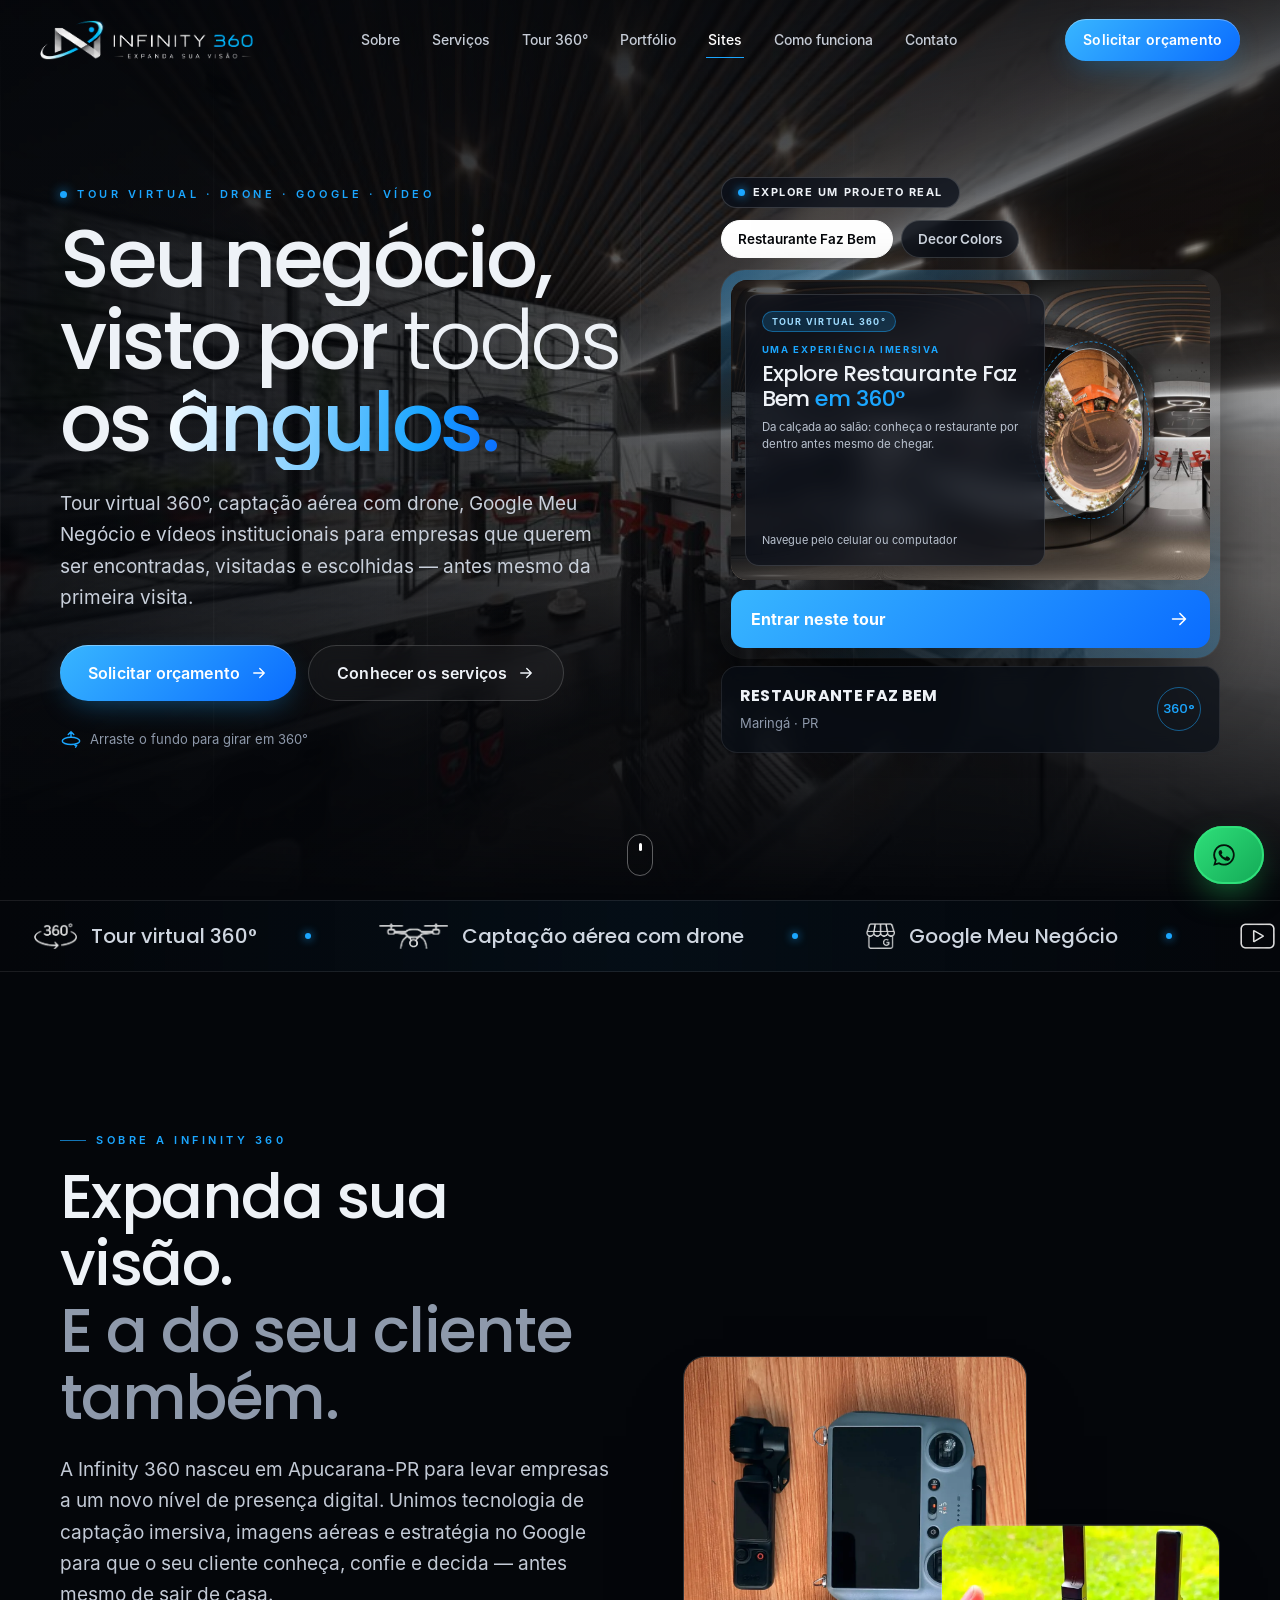
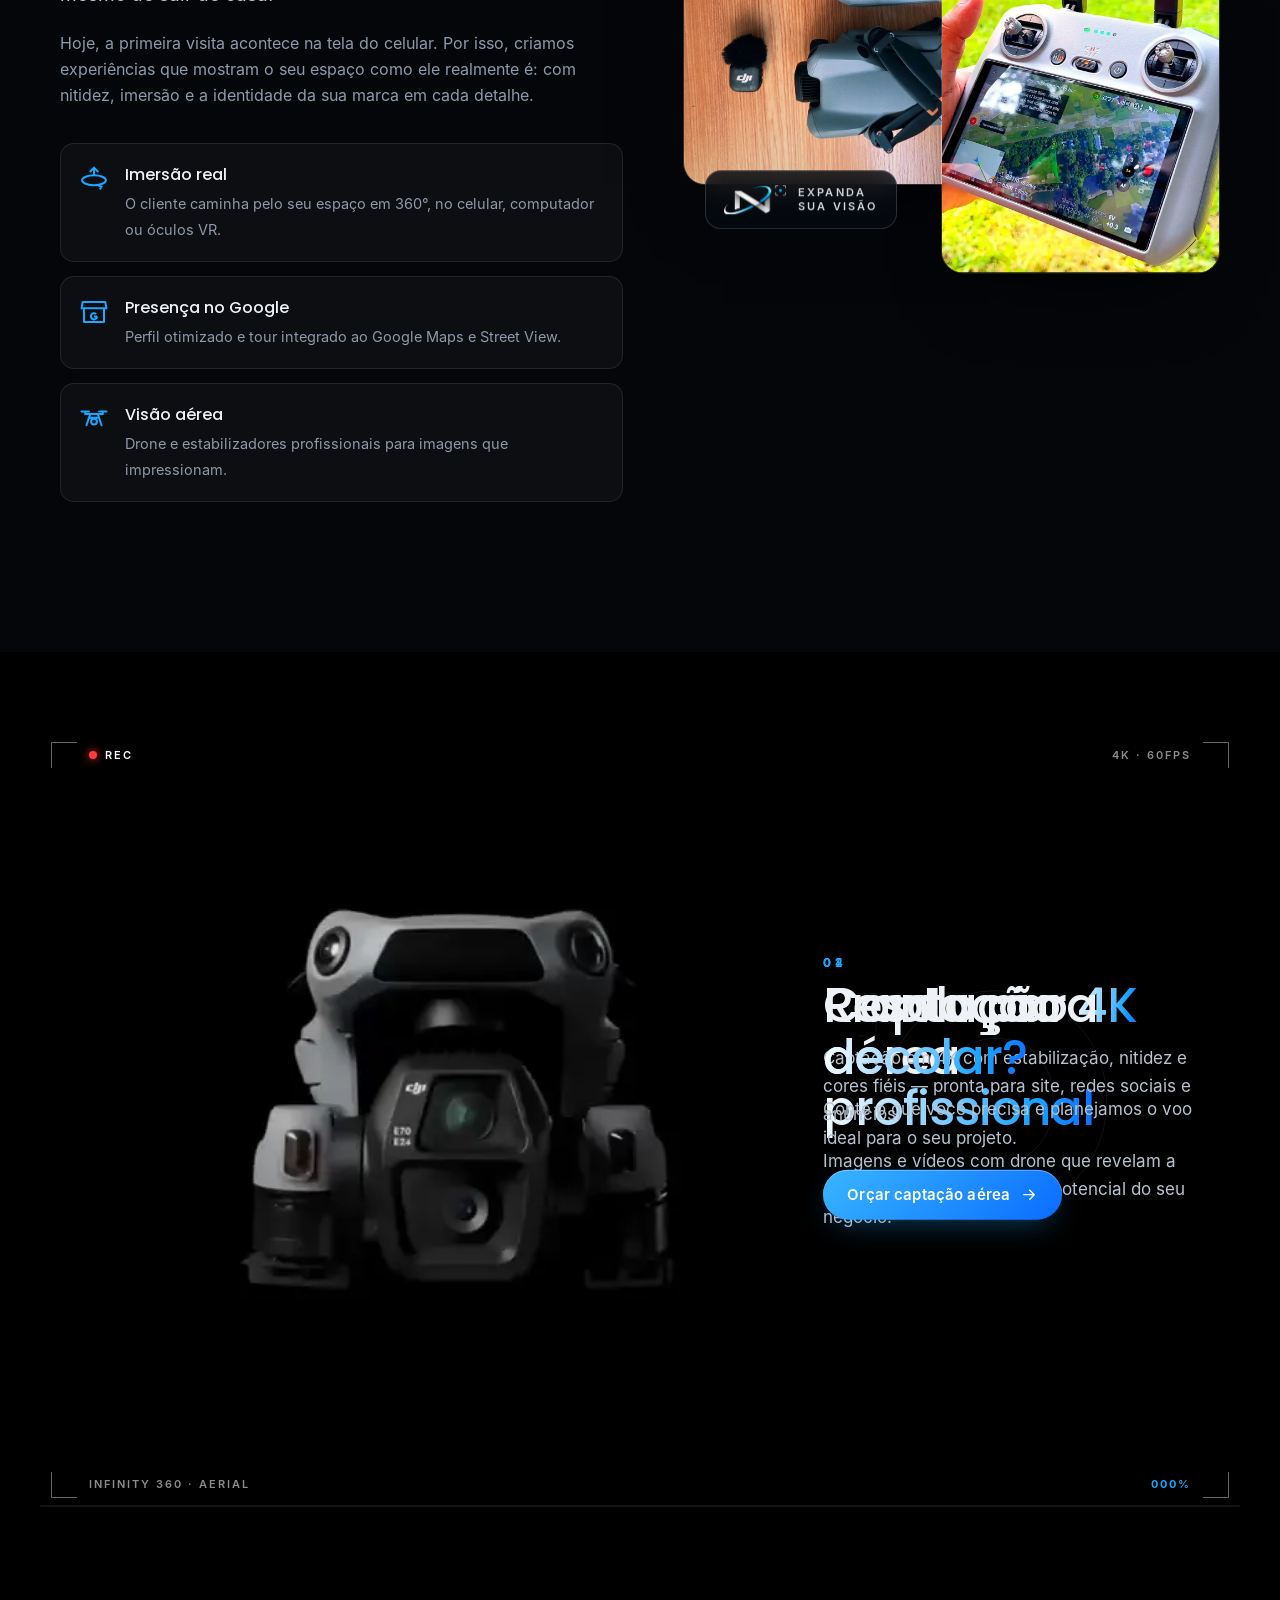
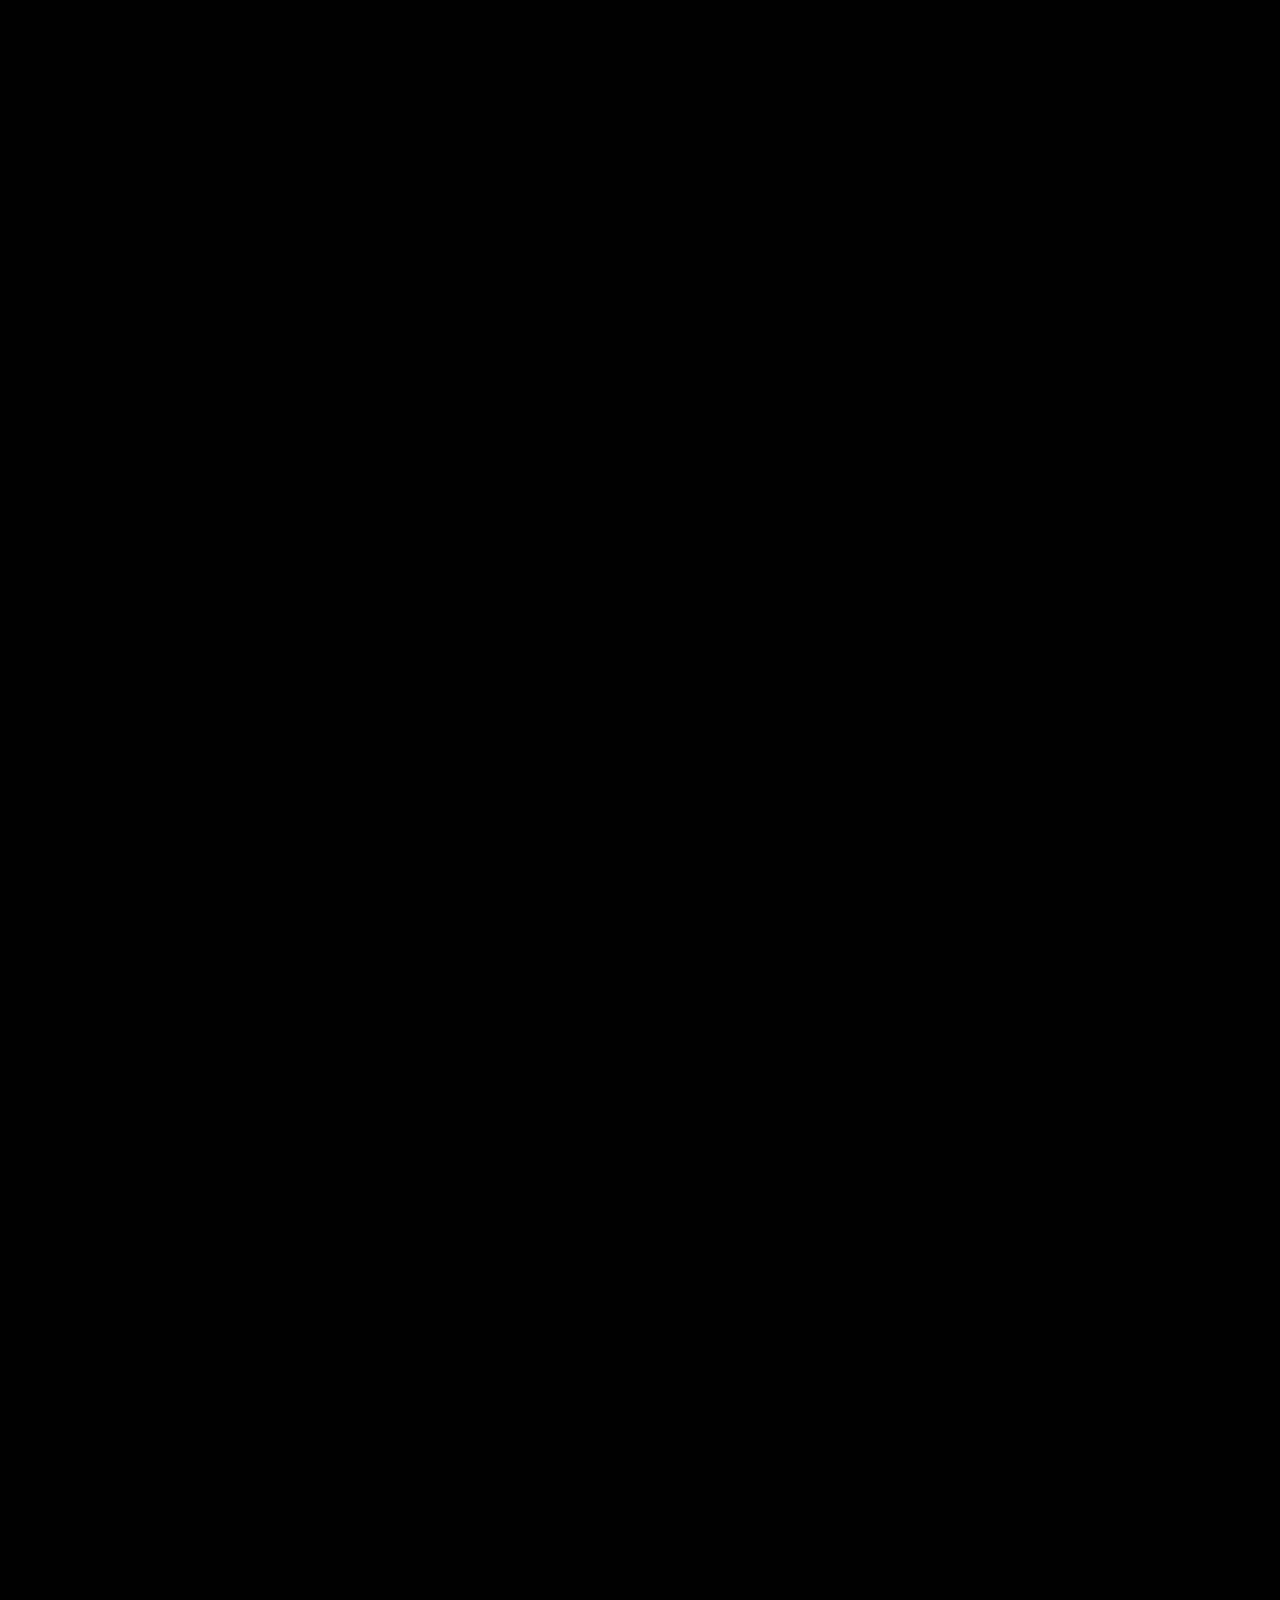
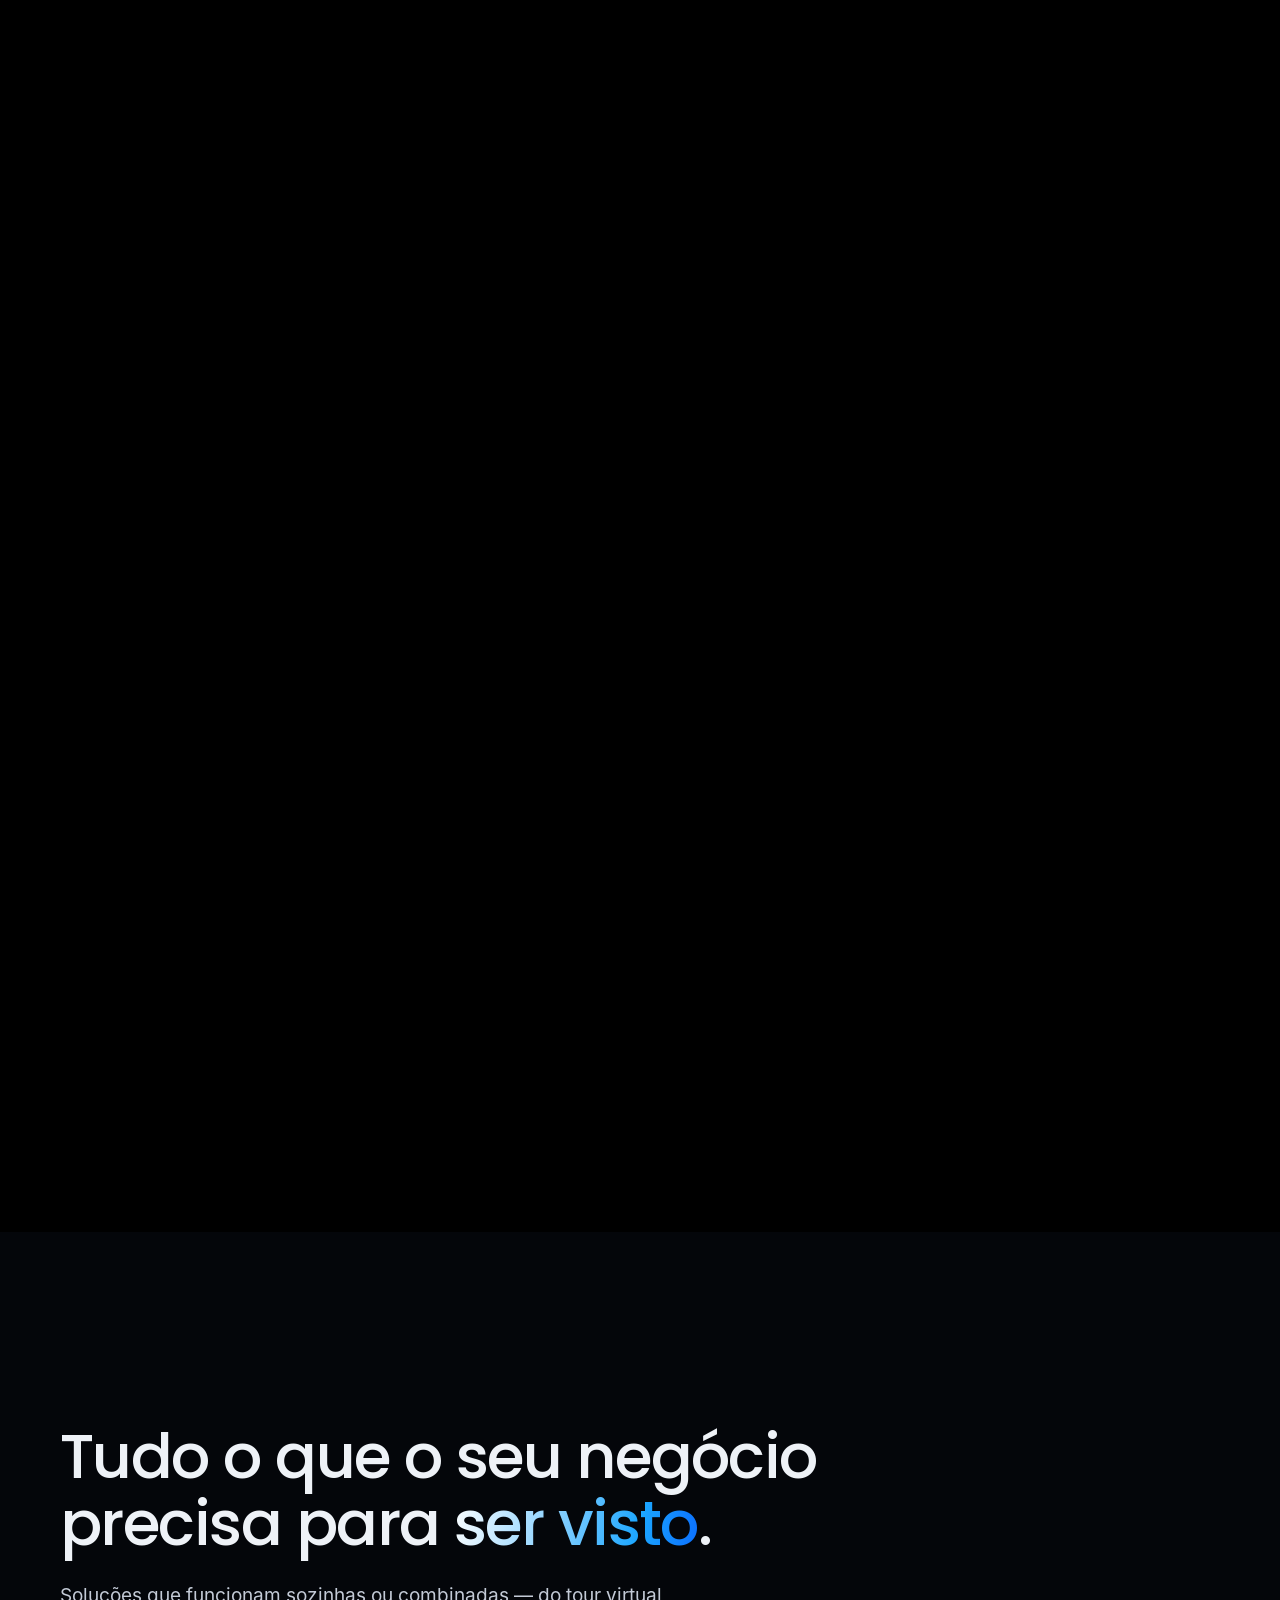
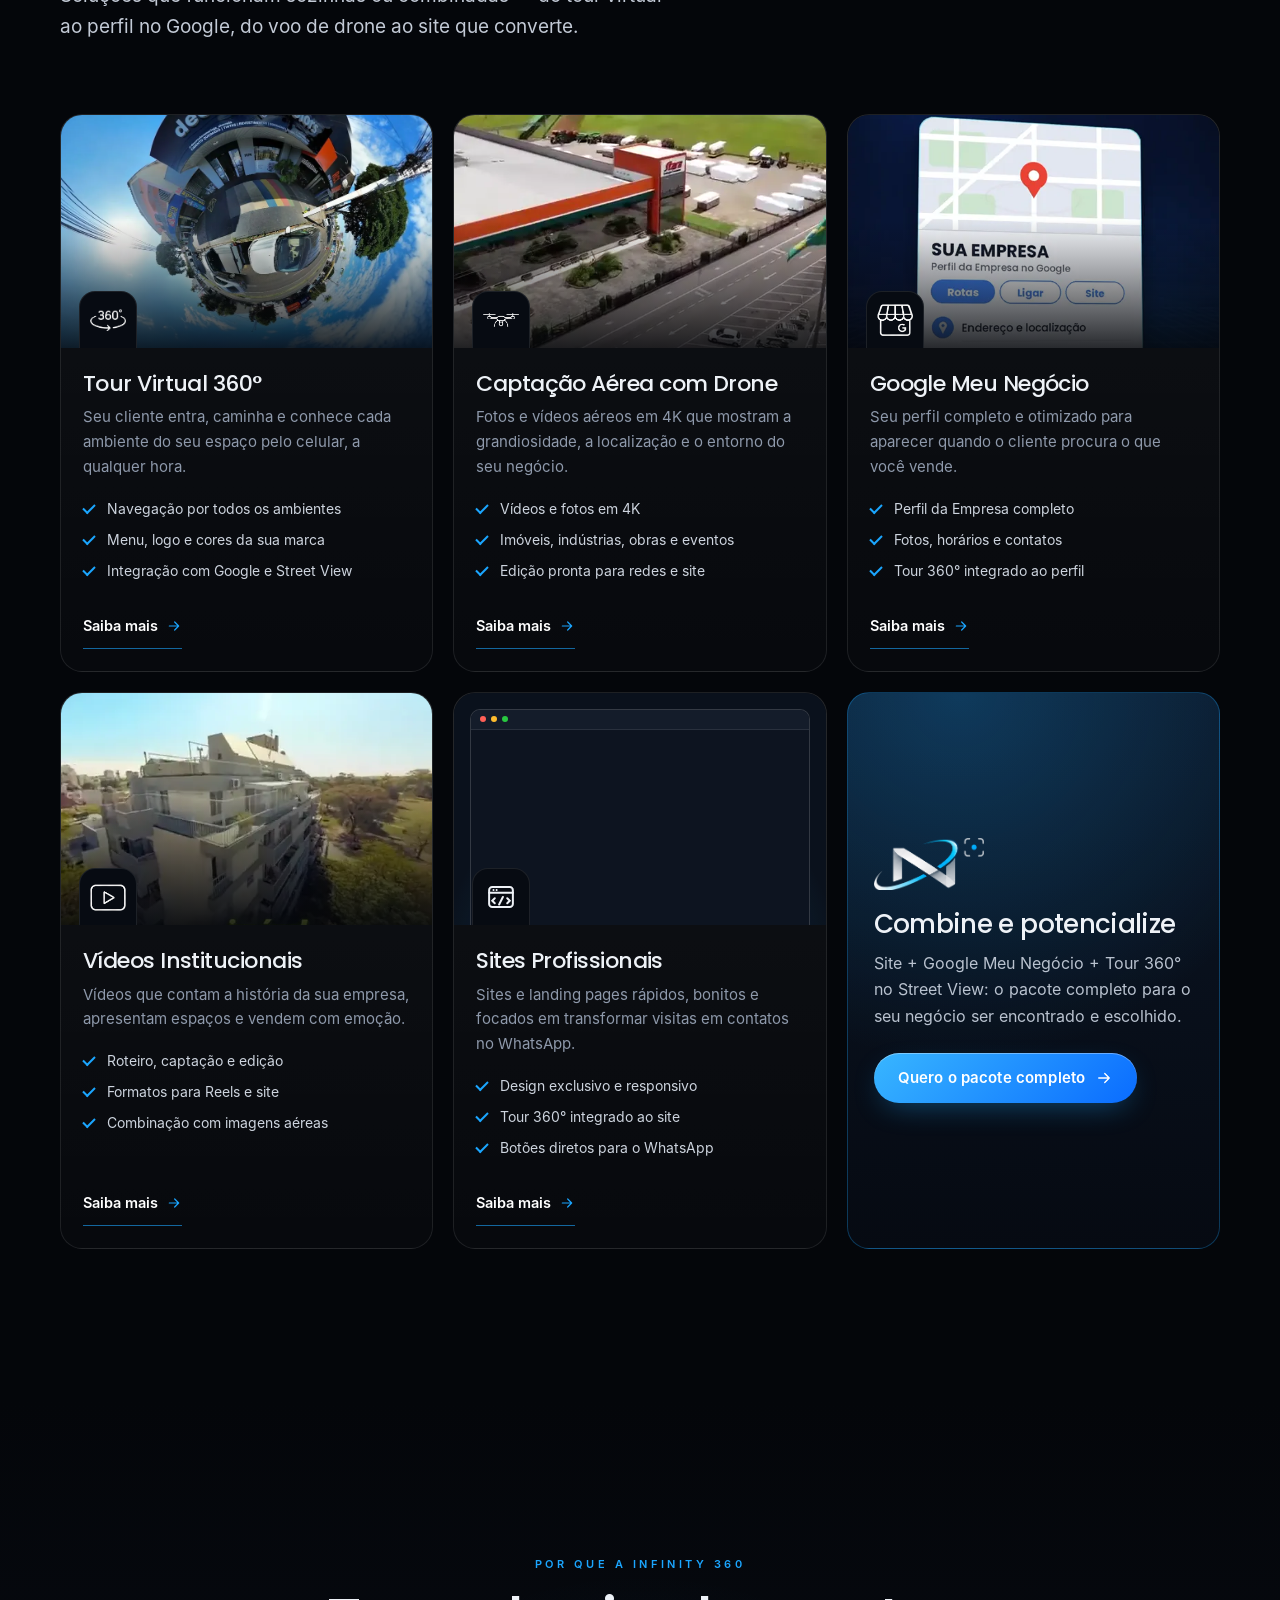
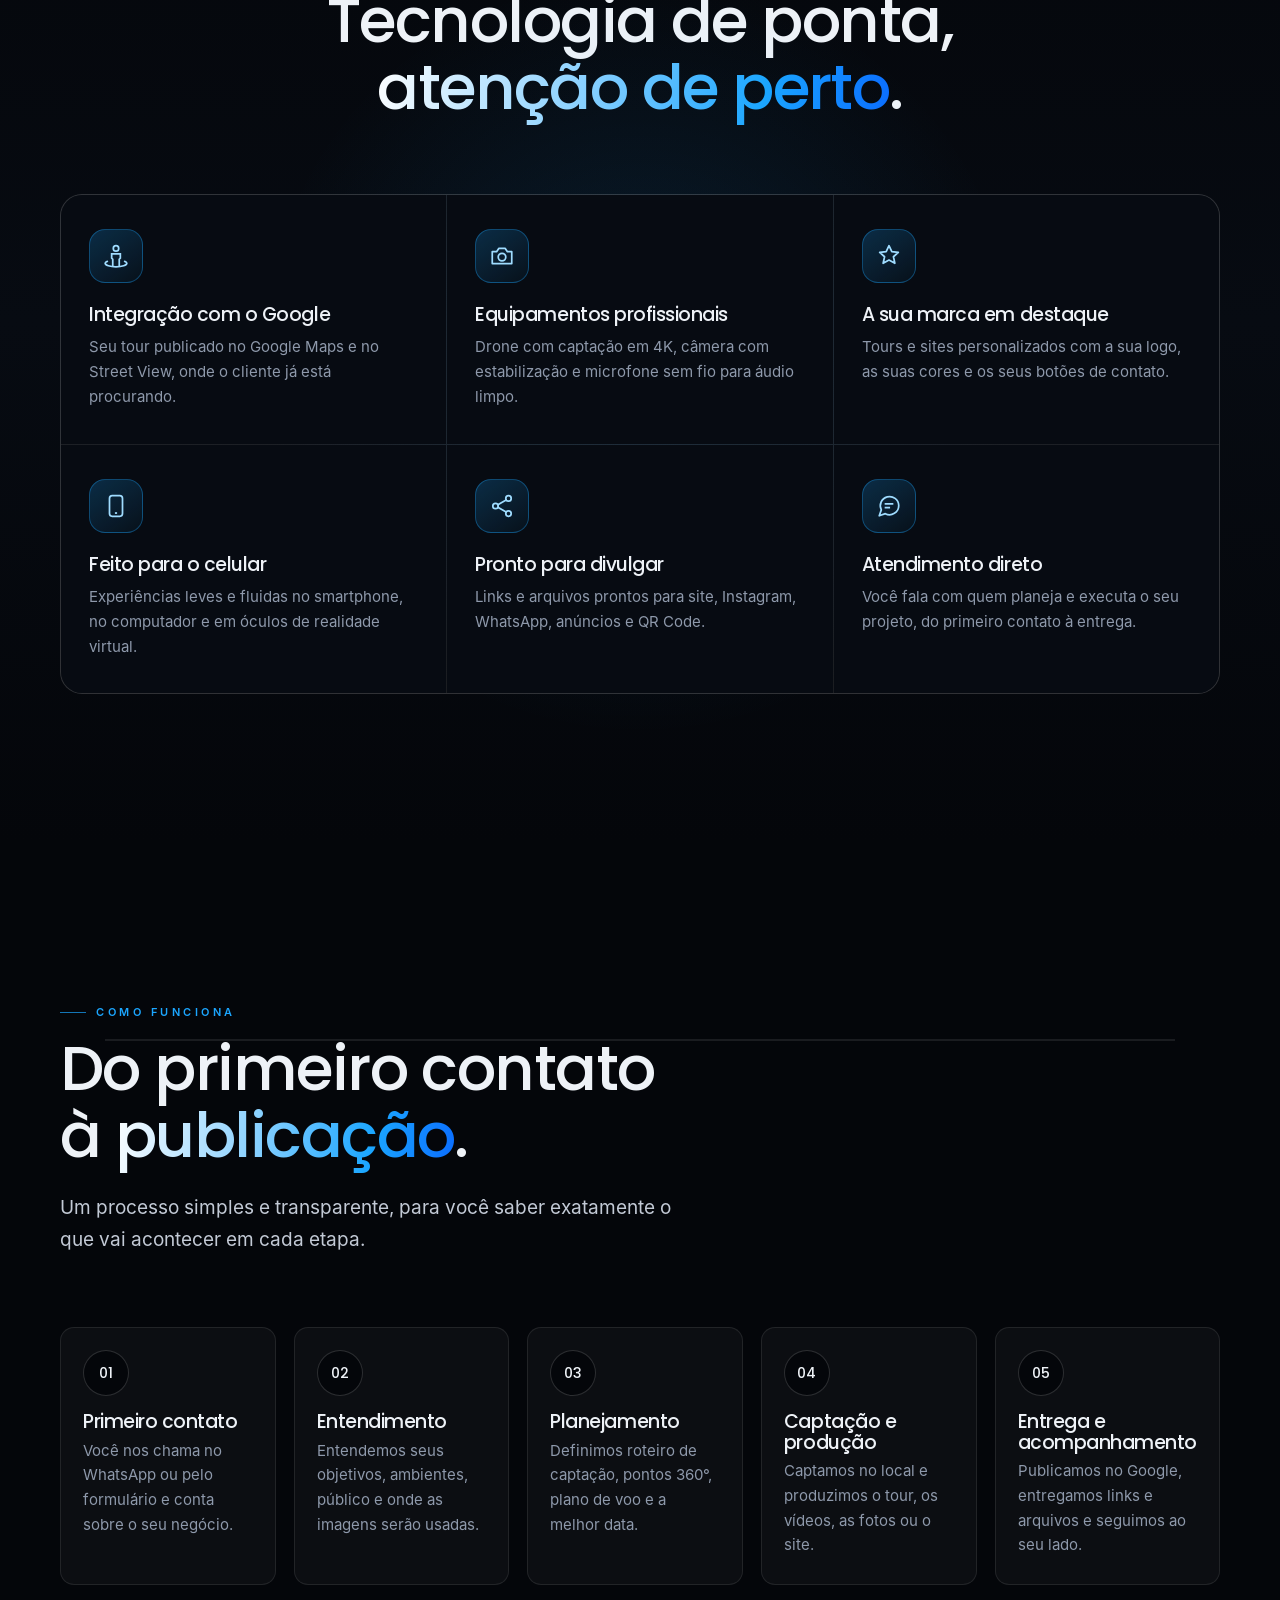
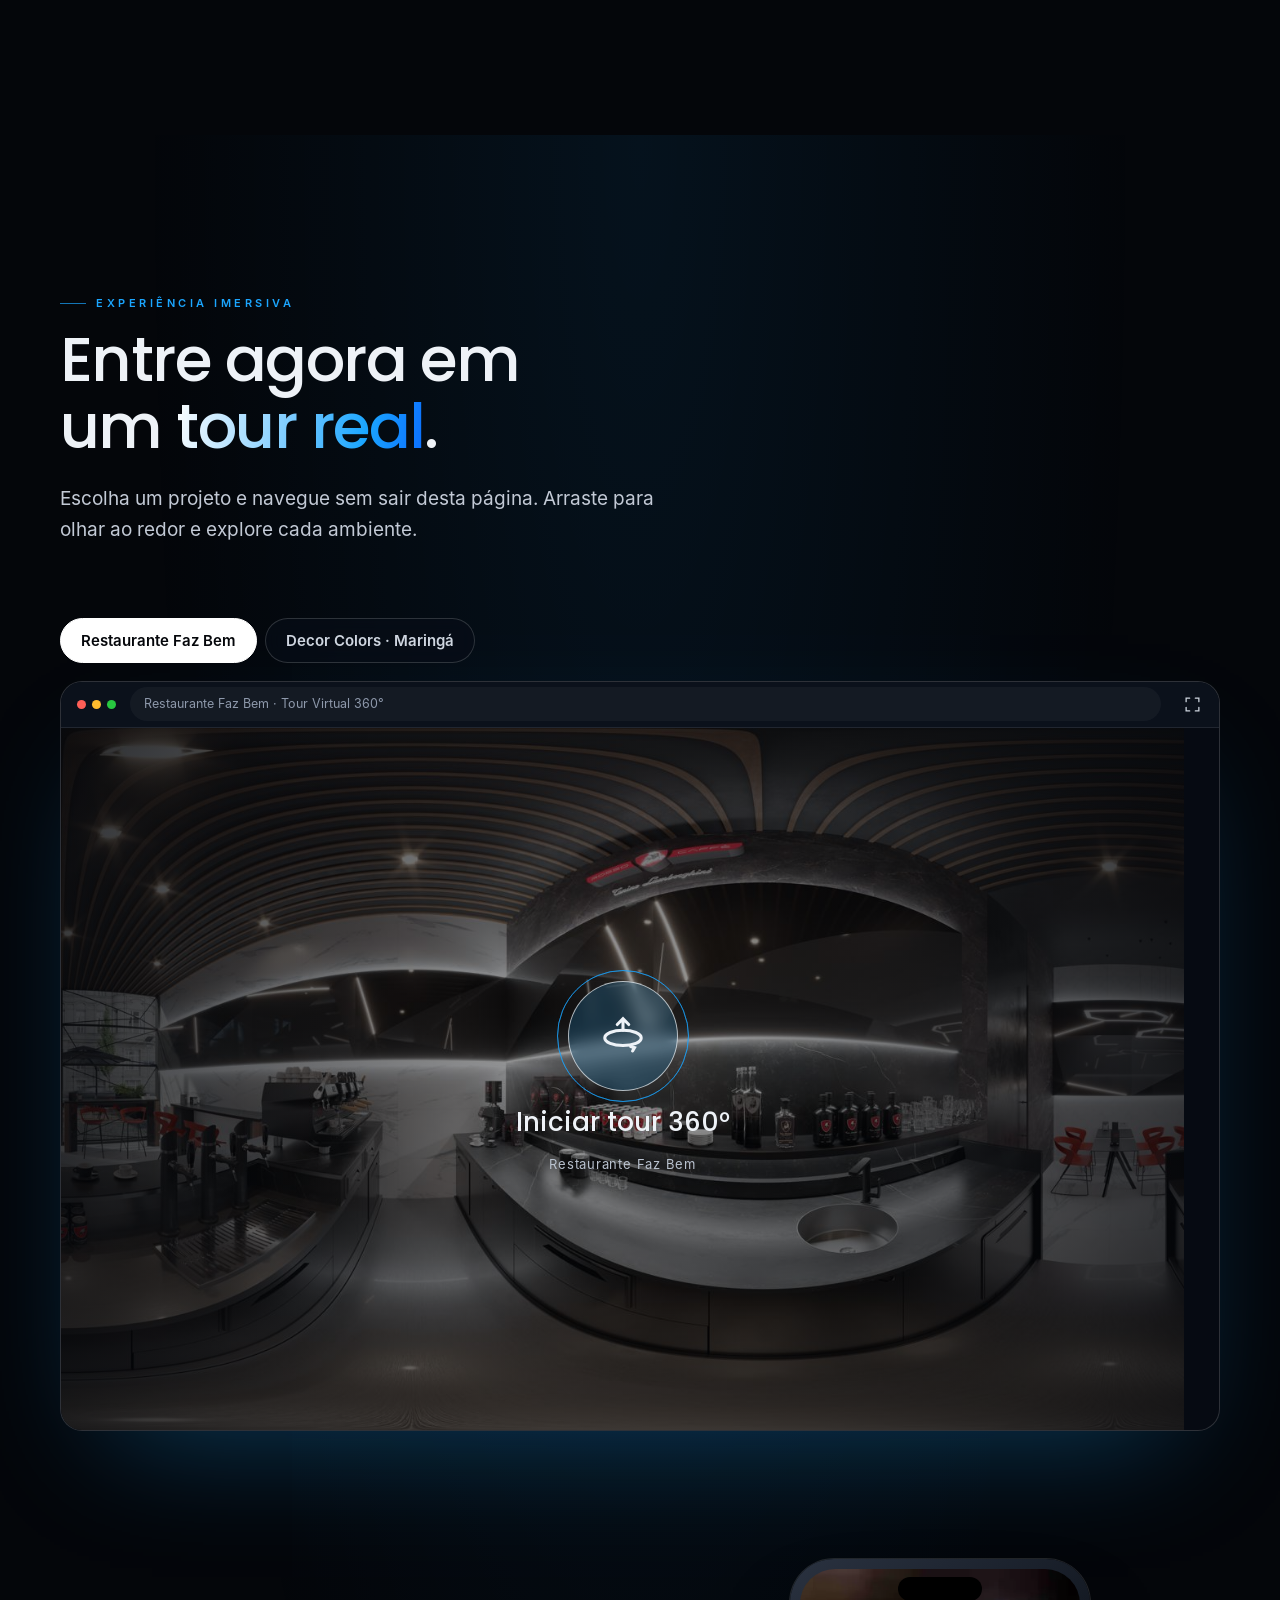
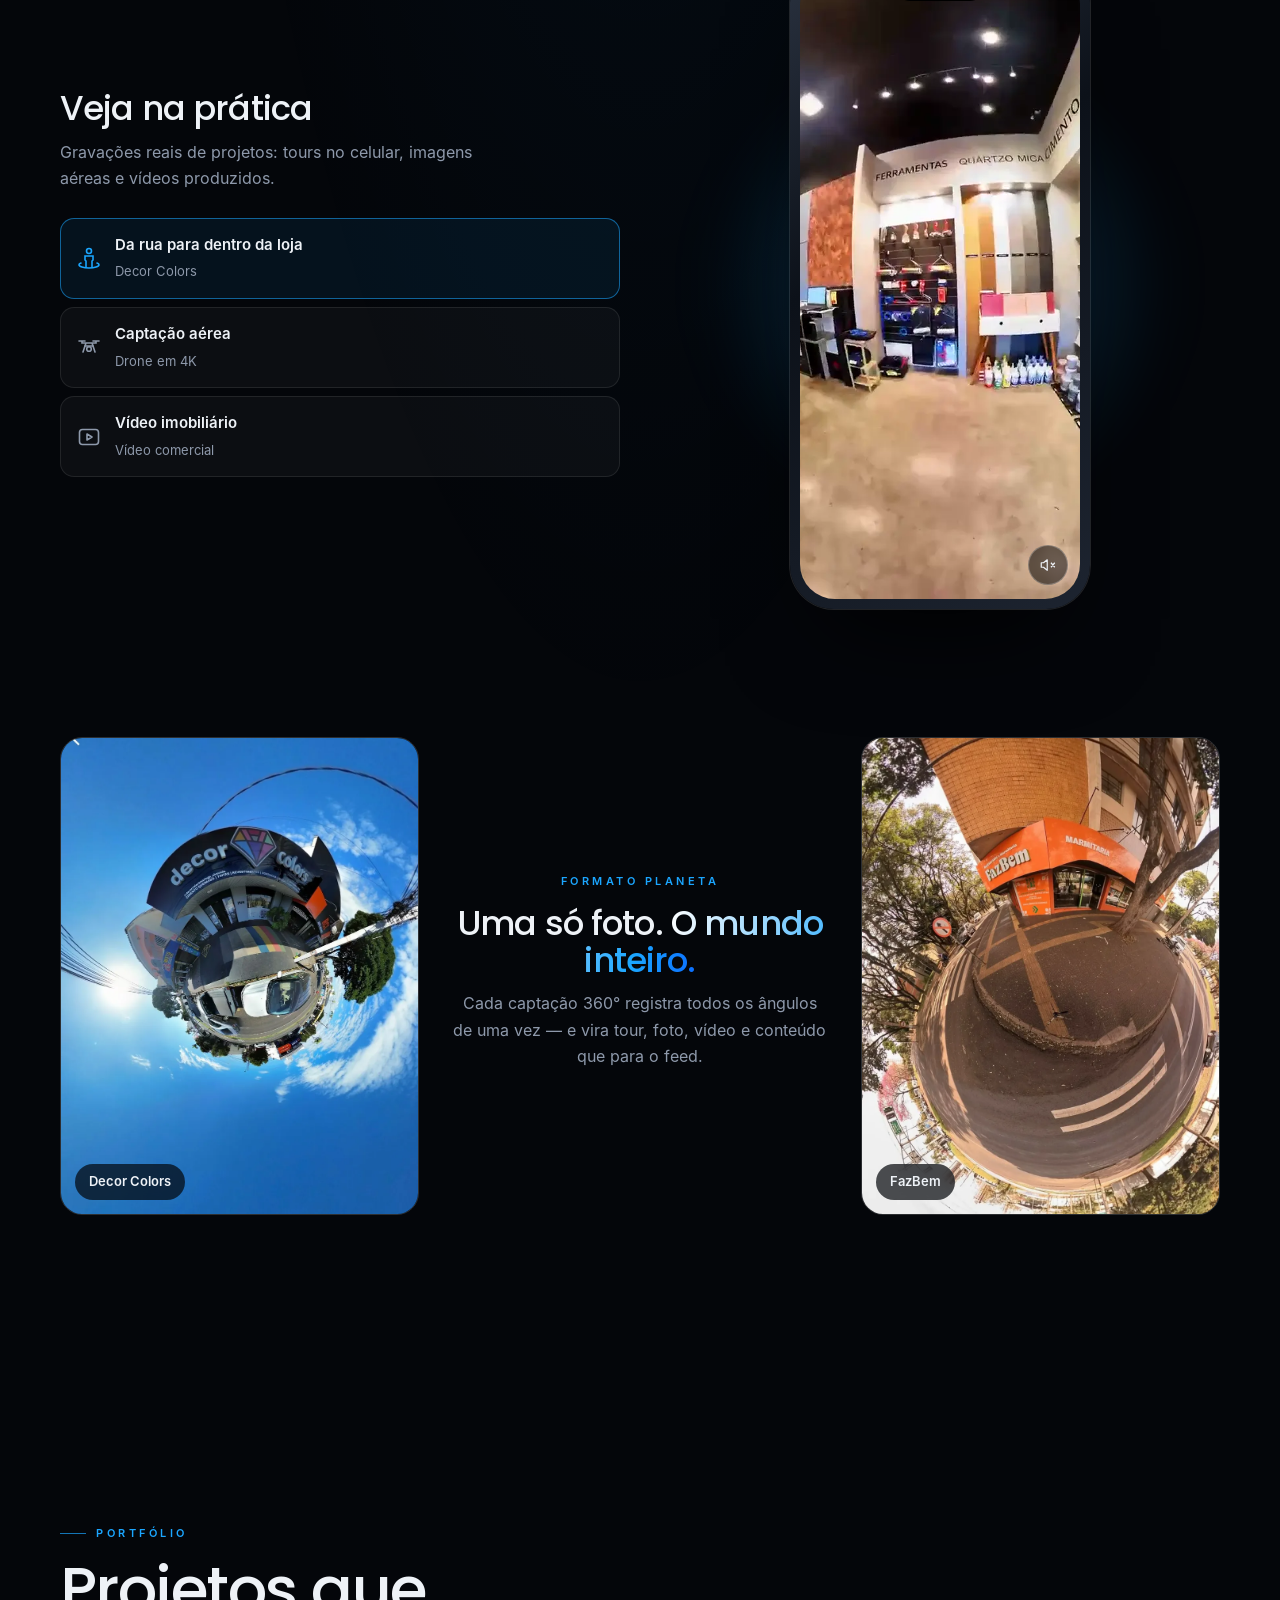
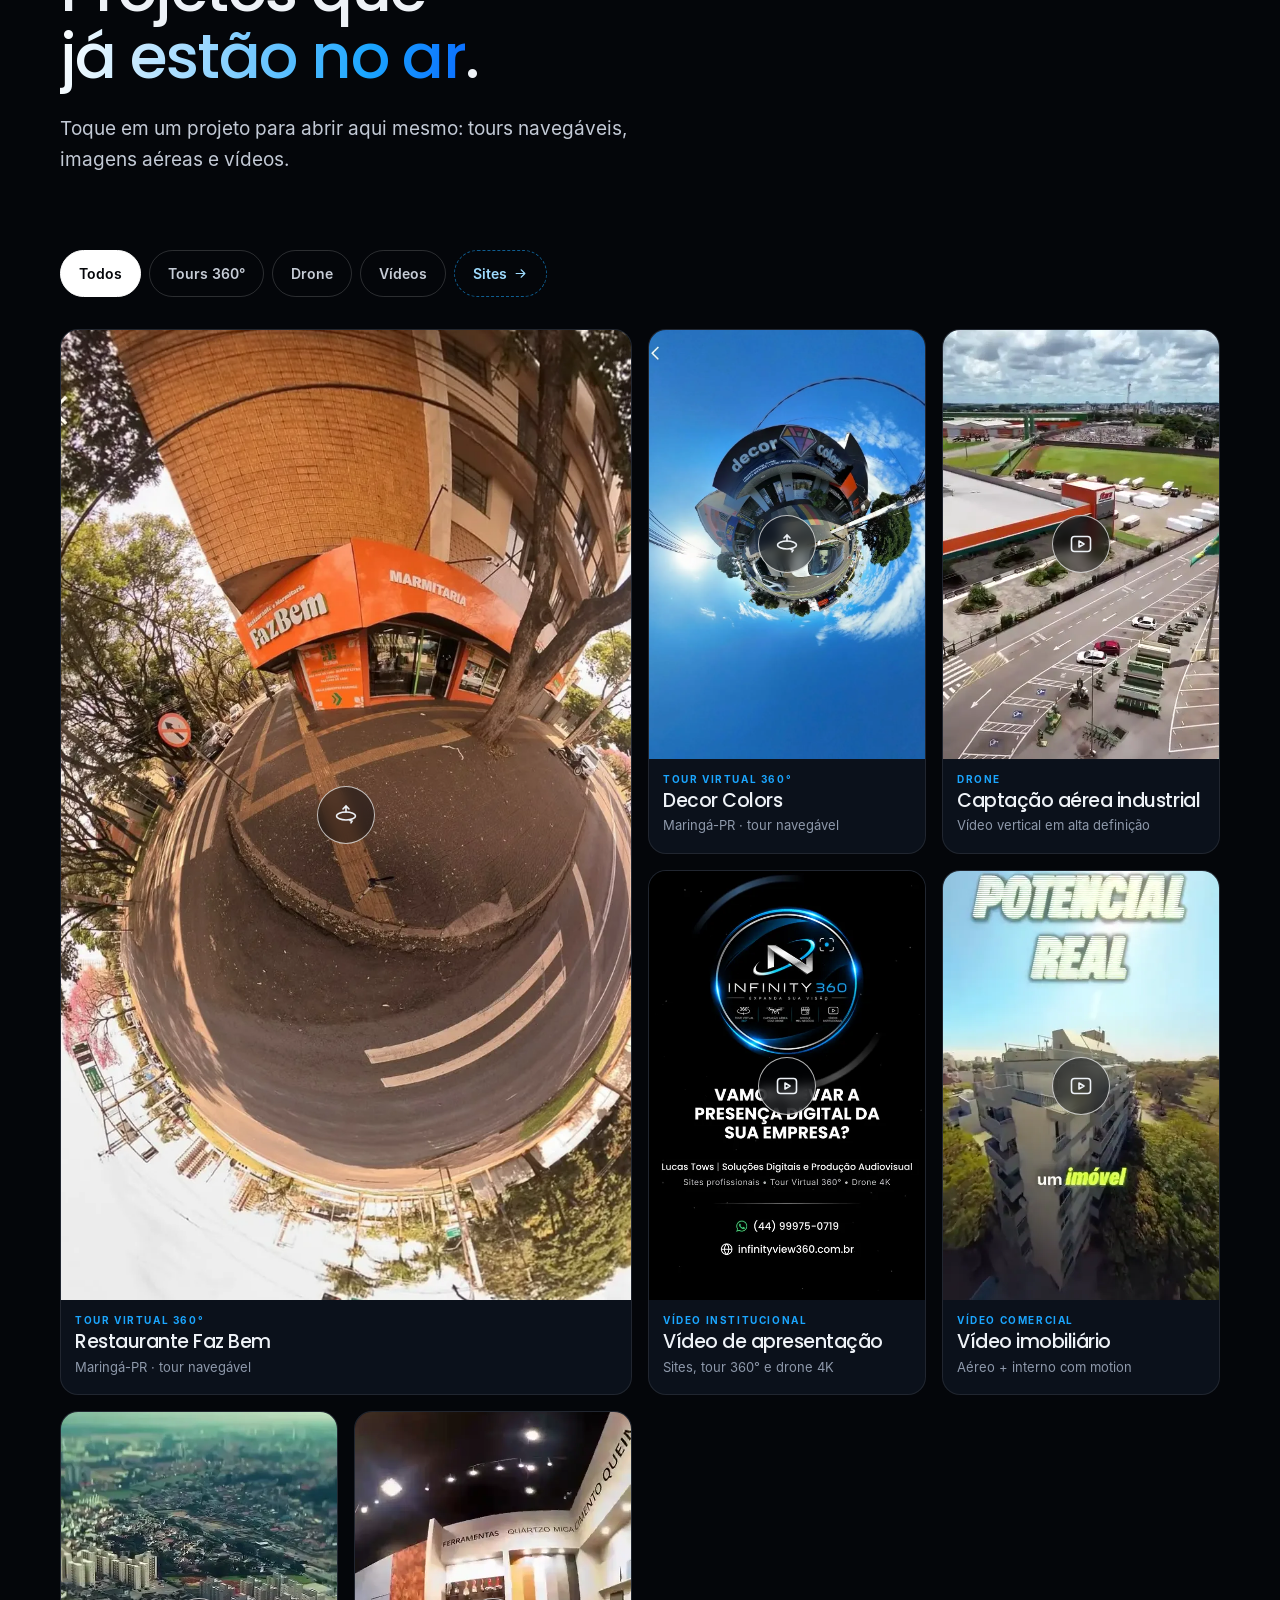
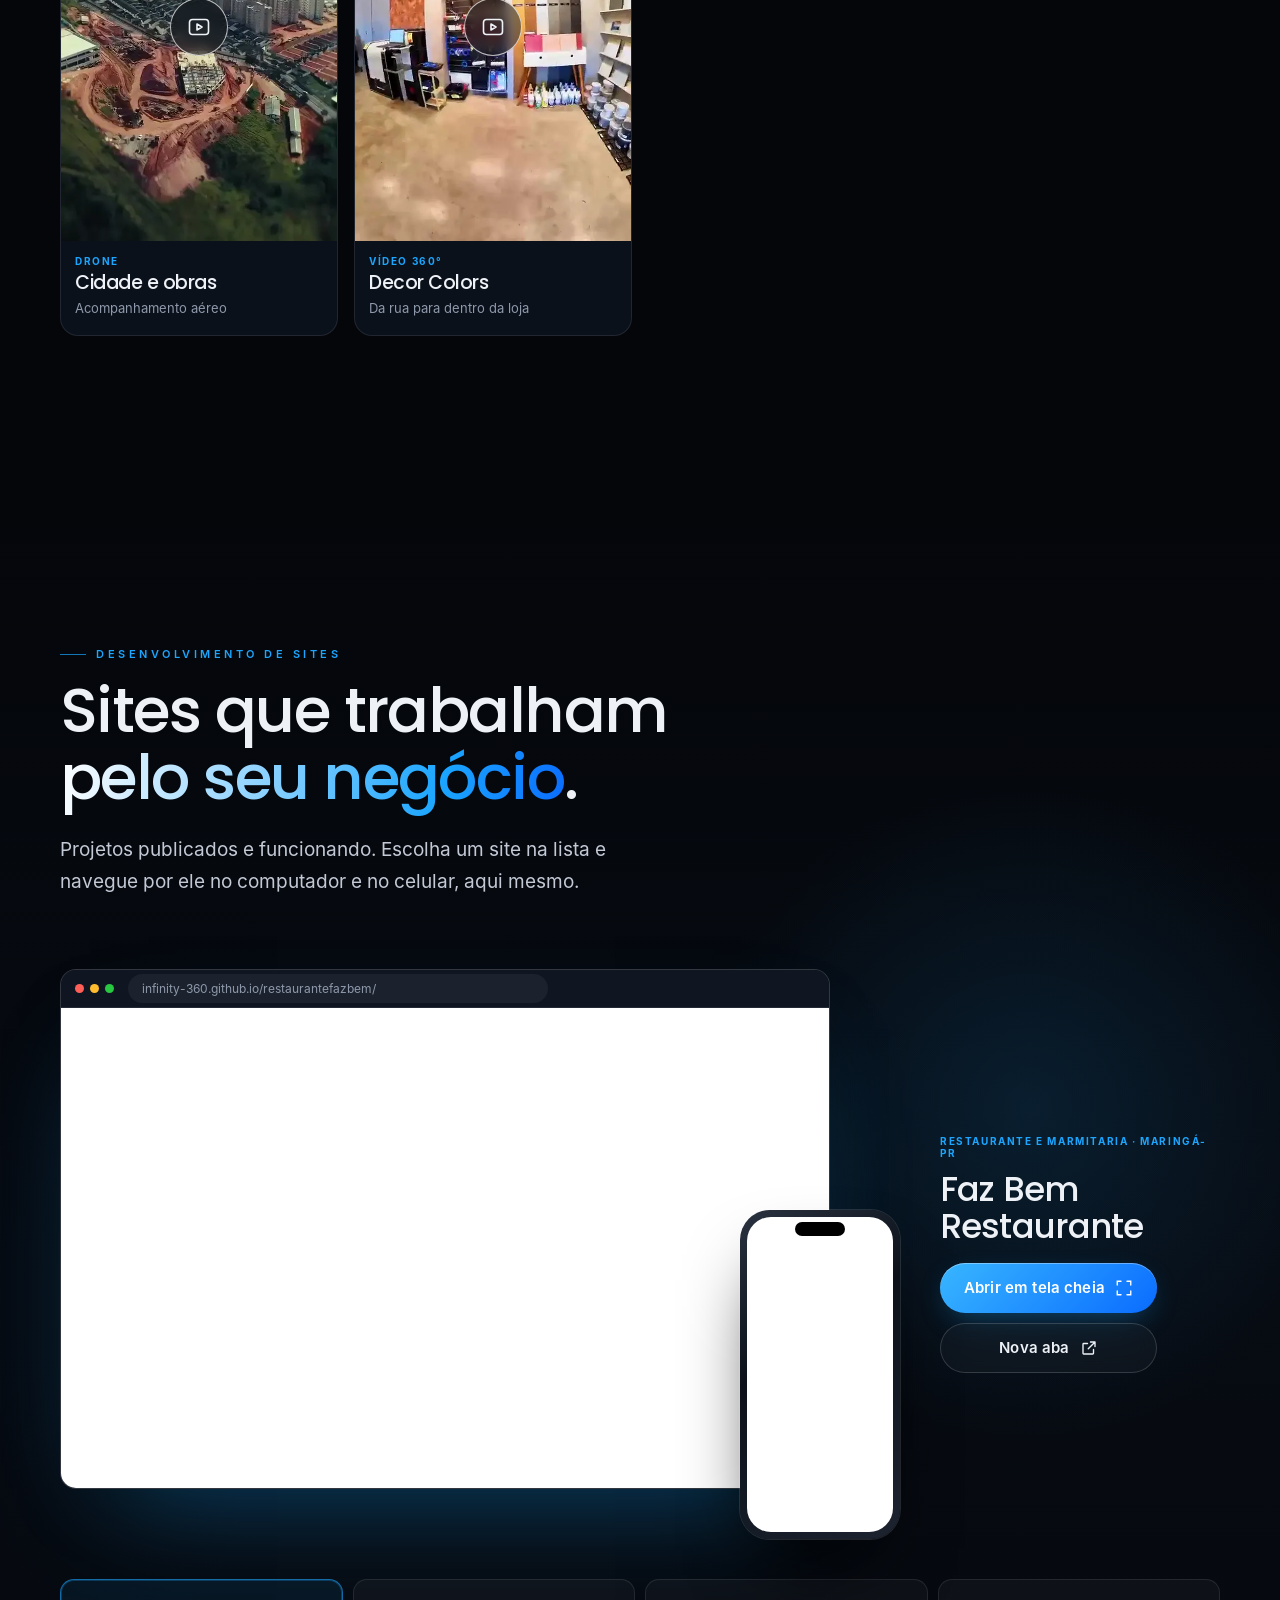
==== index.html @ 9a45a761 "Update index.html" ====
<!doctype html>
<html lang="pt-BR">
<head>
<meta charset="utf-8">
<meta name="viewport" content="width=device-width, initial-scale=1, viewport-fit=cover">
<title>Infinity 360 | Tour Virtual 360°, Drone e Google Meu Negócio em Apucarana-PR</title>
<meta name="description" content="Infinity 360 — Expanda sua visão. Tour virtual 360°, captação aérea com drone, Google Meu Negócio, vídeos institucionais e sites profissionais para empresas em Apucarana-PR e região.">
<meta name="keywords" content="tour virtual 360, tour 360 Apucarana, drone Apucarana, filmagem aérea, Google Meu Negócio, Street View, vídeo institucional, site profissional, Paraná">
<meta name="author" content="Infinity 360">
<meta name="robots" content="index, follow, max-image-preview:large">
<meta name="theme-color" content="#04060A">
<link rel="canonical" href="https://infinityview360.com.br/">
<!-- Google Search Console: cole aqui a meta de verificação -->
<!-- <meta name="google-site-verification" content="SEU_CODIGO"> -->

<meta property="og:type" content="website">
<meta property="og:locale" content="pt_BR">
<meta property="og:site_name" content="Infinity 360">
<meta property="og:title" content="Infinity 360 | Expanda sua visão">
<meta property="og:description" content="Tour virtual 360°, captação aérea com drone, Google Meu Negócio e vídeos institucionais para o seu negócio ser encontrado e escolhido.">
<meta property="og:url" content="https://infinityview360.com.br/">
<meta property="og:image" content="https://infinityview360.com.br/og-infinity360.jpg">
<meta property="og:image:width" content="1200">
<meta property="og:image:height" content="630">
<meta name="twitter:card" content="summary_large_image">
<meta name="twitter:title" content="Infinity 360 | Expanda sua visão">
<meta name="twitter:description" content="Tour virtual 360°, drone, Google Meu Negócio e vídeos institucionais.">
<meta name="twitter:image" content="https://infinityview360.com.br/og-infinity360.jpg">

<link rel="icon" type="image/png" href="favicon.png">
<link rel="apple-touch-icon" href="apple-touch-icon.png">
<link rel="manifest" href="site.webmanifest">
<link rel="preload" href="poppins-medium.woff" as="font" type="font/woff" crossorigin>
<link rel="preload" href="inter-regular.woff" as="font" type="font/woff" crossorigin>
<link rel="preload" as="image" href="pano-360.jpg">
<link rel="stylesheet" href="style.css">

<script type="application/ld+json">
{
  "@context": "https://schema.org",
  "@type": "ProfessionalService",
  "@id": "https://infinityview360.com.br/#empresa",
  "name": "Infinity 360",
  "slogan": "Expanda sua visão",
  "description": "Tour virtual 360°, captação aérea com drone, Google Meu Negócio, vídeos institucionais e sites profissionais.",
  "url": "https://infinityview360.com.br/",
  "logo": "https://infinityview360.com.br/icon-512.png",
  "image": "https://infinityview360.com.br/og-infinity360.jpg",
  "telephone": "+55-44-99975-0719",
  "email": "infinity360tour@gmail.com",
  "address": {
    "@type": "PostalAddress",
    "streetAddress": "Av. Jaboti, 230 - Jardim Menegazzo",
    "addressLocality": "Apucarana",
    "addressRegion": "PR",
    "postalCode": "86802-000",
    "addressCountry": "BR"
  },
  "hasMap": "https://www.google.com/maps/place/Av.+Jaboti,+230+-+Jardim+Menegazzo,+Apucarana+-+PR,+86802-000/data=!4m2!3m1!1s0x94ec9bd5d1fe7471:0xfb6362aaf8f8b214",
  "makesOffer": [
    {"@type":"Offer","itemOffered":{"@type":"Service","name":"Tour Virtual 360°"}},
    {"@type":"Offer","itemOffered":{"@type":"Service","name":"Captação aérea com drone"}},
    {"@type":"Offer","itemOffered":{"@type":"Service","name":"Google Meu Negócio"}},
    {"@type":"Offer","itemOffered":{"@type":"Service","name":"Vídeos institucionais"}},
    {"@type":"Offer","itemOffered":{"@type":"Service","name":"Sites e landing pages"}}
  ]
}
</script>
</head>
<body class="is-loading">

<!-- Ícones (sprite) -->
<svg width="0" height="0" style="position:absolute" aria-hidden="true">
  <symbol id="i-wa" viewBox="0 0 24 24"><path fill="currentColor" d="M12.04 2a9.9 9.9 0 0 0-8.5 15l-1.5 5 5.2-1.4A9.9 9.9 0 1 0 12.04 2Zm0 18.1a8.2 8.2 0 0 1-4.2-1.2l-.3-.2-3.1.8.8-3-.2-.3a8.2 8.2 0 1 1 7 3.9Zm4.5-6.1c-.2-.1-1.5-.7-1.7-.8-.2-.1-.4-.1-.6.1l-.8 1c-.1.2-.3.2-.5.1a6.7 6.7 0 0 1-3.3-2.9c-.3-.4.3-.4.8-1.4.1-.2 0-.3 0-.4l-.8-1.8c-.2-.5-.4-.4-.6-.4h-.5a1 1 0 0 0-.7.3 3 3 0 0 0-.9 2.2 5.2 5.2 0 0 0 1.1 2.7 11.8 11.8 0 0 0 4.5 4c1.7.7 2.3.8 3.2.7.5-.1 1.5-.6 1.7-1.2.2-.6.2-1.1.2-1.2-.1-.1-.3-.2-.5-.3Z"/></symbol>
  <symbol id="i-arrow" viewBox="0 0 24 24"><path fill="none" stroke="currentColor" stroke-width="1.8" stroke-linecap="round" stroke-linejoin="round" d="M5 12h14m-6-6 6 6-6 6"/></symbol>
  <symbol id="i-360" viewBox="0 0 24 24"><g fill="none" stroke="currentColor" stroke-width="1.6" stroke-linecap="round"><ellipse cx="12" cy="13" rx="9.5" ry="4"/><path d="M12 3v6M9 6l3-3 3 3"/><path d="m16 17.5 2 .6-1 1.7"/></g></symbol>
  <symbol id="i-drone" viewBox="0 0 24 24"><g fill="none" stroke="currentColor" stroke-width="1.6" stroke-linecap="round"><path d="M2 6h6M16 6h6M5 6v2h14V6M9 8l-1 3h8l-1-3"/><circle cx="12" cy="14" r="2.3"/><path d="M8 11l-2 6M16 11l2 6"/></g></symbol>
  <symbol id="i-store" viewBox="0 0 24 24"><g fill="none" stroke="currentColor" stroke-width="1.6" stroke-linejoin="round"><path d="M4 9v11h16V9M3 4h18l1 5H2l1-5Z"/><path d="M14.5 15.5a2.5 2.5 0 1 1-.8-1.9M12 15.5h2.5"/></g></symbol>
  <symbol id="i-play" viewBox="0 0 24 24"><g fill="none" stroke="currentColor" stroke-width="1.6" stroke-linejoin="round"><rect x="2.5" y="4.5" width="19" height="15" rx="3"/><path d="m10 9 5 3-5 3V9Z"/></g></symbol>
  <symbol id="i-web" viewBox="0 0 24 24"><g fill="none" stroke="currentColor" stroke-width="1.6" stroke-linecap="round"><rect x="2.5" y="4" width="19" height="16" rx="2.5"/><path d="M2.5 8.5h19M6 6.3h.01M8.5 6.3h.01M7 13l-2 2 2 2M17 13l2 2-2 2M13.5 12l-3 6"/></g></symbol>
  <symbol id="i-pin" viewBox="0 0 24 24"><g fill="none" stroke="currentColor" stroke-width="1.6"><path d="M20 10c0 6-8 12-8 12S4 16 4 10a8 8 0 1 1 16 0Z"/><circle cx="12" cy="10" r="3"/></g></symbol>
  <symbol id="i-mail" viewBox="0 0 24 24"><g fill="none" stroke="currentColor" stroke-width="1.6"><rect x="2.5" y="4.5" width="19" height="15" rx="2.5"/><path d="m3 6 9 7 9-7"/></g></symbol>
  <symbol id="i-street" viewBox="0 0 24 24"><g fill="none" stroke="currentColor" stroke-width="1.6" stroke-linecap="round"><circle cx="12" cy="5" r="2.5"/><path d="M9 21v-6l-1-1v-4h8v4l-1 1v6"/><path d="M4 17c-1.3.5-2 1.1-2 1.7C2 20.5 6.5 22 12 22s10-1.5 10-3.3c0-.6-.7-1.2-2-1.7"/></g></symbol>
  <symbol id="i-cam" viewBox="0 0 24 24"><g fill="none" stroke="currentColor" stroke-width="1.6" stroke-linejoin="round"><path d="M3 8h4l2-3h6l2 3h4v11H3V8Z"/><circle cx="12" cy="13" r="3.5"/></g></symbol>
  <symbol id="i-phone" viewBox="0 0 24 24"><g fill="none" stroke="currentColor" stroke-width="1.6"><rect x="6" y="2.5" width="12" height="19" rx="2.5"/><path d="M11 18.5h2"/></g></symbol>
  <symbol id="i-brand" viewBox="0 0 24 24"><g fill="none" stroke="currentColor" stroke-width="1.6" stroke-linejoin="round"><path d="M12 2.5 14.6 8l6 .7-4.5 4 1.3 6-5.4-3-5.4 3 1.3-6-4.5-4 6-.7L12 2.5Z"/></g></symbol>
  <symbol id="i-chat" viewBox="0 0 24 24"><g fill="none" stroke="currentColor" stroke-width="1.6" stroke-linejoin="round"><path d="M21 11.5a8.5 8.5 0 0 1-12.4 7.6L3 21l1.9-5.4A8.5 8.5 0 1 1 21 11.5Z"/><path d="M8 10h8M8 13.5h5"/></g></symbol>
  <symbol id="i-share" viewBox="0 0 24 24"><g fill="none" stroke="currentColor" stroke-width="1.6" stroke-linecap="round"><circle cx="18" cy="5" r="2.5"/><circle cx="6" cy="12" r="2.5"/><circle cx="18" cy="19" r="2.5"/><path d="m8.2 10.8 7.6-4.4M8.2 13.2l7.6 4.4"/></g></symbol>
  <symbol id="i-close" viewBox="0 0 24 24"><path fill="none" stroke="currentColor" stroke-width="1.8" stroke-linecap="round" d="m6 6 12 12M18 6 6 18"/></symbol>
  <symbol id="i-expand" viewBox="0 0 24 24"><path fill="none" stroke="currentColor" stroke-width="1.8" stroke-linecap="round" d="M8 3H3v5m13-5h5v5M3 16v5h5m13-5v5h-5"/></symbol>
  <symbol id="i-ext" viewBox="0 0 24 24"><path fill="none" stroke="currentColor" stroke-width="1.8" stroke-linecap="round" stroke-linejoin="round" d="M14 4h6v6M20 4l-9 9M18 14v5a1 1 0 0 1-1 1H5a1 1 0 0 1-1-1V7a1 1 0 0 1 1-1h5"/></symbol>
  <symbol id="i-check" viewBox="0 0 24 24"><path fill="none" stroke="currentColor" stroke-width="2" stroke-linecap="round" stroke-linejoin="round" d="m5 12.5 4.5 4.5L19 7.5"/></symbol>
  <symbol id="i-insta" viewBox="0 0 24 24"><g fill="none" stroke="currentColor" stroke-width="1.6"><rect x="3" y="3" width="18" height="18" rx="5"/><circle cx="12" cy="12" r="4"/><path d="M17.5 6.5h.01"/></g></symbol>
  <symbol id="i-sound" viewBox="0 0 24 24"><path fill="none" stroke="currentColor" stroke-width="1.6" stroke-linejoin="round" d="M11 5 6 9H3v6h3l5 4V5Zm4 4a4 4 0 0 1 0 6m3-9a8 8 0 0 1 0 12"/></symbol>
  <symbol id="i-mute" viewBox="0 0 24 24"><path fill="none" stroke="currentColor" stroke-width="1.6" stroke-linejoin="round" d="M11 5 6 9H3v6h3l5 4V5Zm5 4 5 6m0-6-5 6"/></symbol>
</svg>

<!-- ===================== INTRO / ANIMAÇÃO DA LOGO ===================== -->
<div id="intro" aria-hidden="true">
  <div class="intro-grid"></div>
  <div class="intro-stage">
    <div class="intro-mark">
      <svg class="intro-orbit" viewBox="0 0 400 240" preserveAspectRatio="none"><defs><linearGradient id="og" x1="0" x2="1"><stop offset="0" stop-color="#fff" stop-opacity=".9"/><stop offset=".6" stop-color="#1BA6FF"/><stop offset="1" stop-color="#7fd0ff"/></linearGradient></defs><ellipse cx="200" cy="128" rx="186" ry="74" transform="rotate(-18 200 128)" fill="none" stroke="url(#og)" stroke-width="3" pathLength="1"/></svg>
      <img class="intro-n" src="logo-n.png" alt="" width="388" height="234">
      <img class="intro-focus" src="logo-focus.png" alt="" width="90" height="84">
      <span class="intro-flare"></span>
    </div>
    <div class="intro-word"><img src="logo-wordmark.png" alt="" width="1064" height="130"></div>
    <div class="intro-load"><i></i></div>
  </div>
  <button class="intro-skip" type="button">Pular intro</button>
</div>

<a class="skip-link" href="#conteudo">Pular para o conteúdo</a>

<!-- ===================== HEADER ===================== -->
<header class="header" id="topo">
  <div class="header-in">
    <a href="#inicio" class="brand" aria-label="Infinity 360 — início">
      <img src="logo-horizontal.png" alt="Infinity 360 — Expanda sua visão" width="517" height="97">
    </a>
    <nav class="nav" aria-label="Navegação principal">
      <a href="#sobre">Sobre</a>
      <a href="#servicos">Serviços</a>
      <a href="#experiencia">Tour 360°</a>
      <a href="#portfolio">Portfólio</a>
      <a href="#sites">Sites</a>
      <a href="#processo">Como funciona</a>
      <a href="#contato">Contato</a>
    </nav>
    <div class="header-cta">
      <a href="#contato" class="btn btn-primary btn-sm" data-service="">Solicitar orçamento</a>
      <button class="burger" type="button" aria-label="Abrir menu" aria-expanded="false" aria-controls="menu-mobile"><span></span><span></span></button>
    </div>
  </div>
  <div class="scroll-progress"><i></i></div>
</header>

<div class="menu-mobile" id="menu-mobile" hidden>
  <nav aria-label="Menu mobile">
    <a href="#sobre"><small>01</small>Sobre</a>
    <a href="#servicos"><small>02</small>Serviços</a>
    <a href="#experiencia"><small>03</small>Tour 360°</a>
    <a href="#portfolio"><small>04</small>Portfólio</a>
    <a href="#sites"><small>05</small>Sites</a>
    <a href="#processo"><small>06</small>Como funciona</a>
    <a href="#contato"><small>07</small>Contato</a>
  </nav>
  <a class="btn btn-wa btn-block" href="https://wa.me/5544999750719?text=Ol%C3%A1%2C%20Infinity%20360!%20Vim%20pelo%20site%20e%20gostaria%20de%20um%20or%C3%A7amento." target="_blank" rel="noopener"><svg><use href="#i-wa"/></svg>Falar no WhatsApp</a>
</div>

<main id="conteudo">

<!-- ===================== 01 HERO ===================== -->
<section class="hero" id="inicio" aria-label="Apresentação">
  <div class="hero-pano" id="heroPano" aria-hidden="true">
    <canvas id="panoCanvas"></canvas>
    <img class="pano-fallback" src="pano-360.jpg" alt="">
  </div>
  <div class="hero-shade" aria-hidden="true"></div>
  <div class="hero-grid-lines" aria-hidden="true"></div>

  <div class="container hero-in">
    <div class="hero-copy">
      <p class="kicker hero-anim"><span class="dot"></span>Tour virtual · Drone · Google · Vídeo</p>
      <h1 class="hero-title">
        <span class="line"><span>Seu negócio,</span></span>
        <span class="line"><span>visto por <em>todos</em></span></span>
        <span class="line"><span>os <em class="grad">ângulos.</em></span></span>
      </h1>
      <p class="hero-sub hero-anim">Tour virtual 360°, captação aérea com drone, Google Meu Negócio e vídeos institucionais para empresas que querem ser encontradas, visitadas e escolhidas — antes mesmo da primeira visita.</p>
      <div class="hero-actions hero-anim">
        <a href="#contato" class="btn btn-primary btn-lg magnetic">Solicitar orçamento <svg><use href="#i-arrow"/></svg></a>
        <a href="#servicos" class="btn btn-ghost btn-lg">Conhecer os serviços <svg><use href="#i-arrow"/></svg></a>
      </div>
      <p class="hero-hint hero-anim"><svg><use href="#i-360"/></svg> Arraste o fundo para girar em 360°</p>
    </div>

    <aside class="tour-card hero-anim" aria-label="Projetos em destaque" data-tour-card>
      <span class="tour-card-tag"><i></i>Explore um projeto real</span>
      <div class="tour-switch" role="tablist" aria-label="Escolha um tour">
        <button type="button" role="tab" aria-selected="true" data-tour-key="faz-bem">Restaurante Faz Bem</button>
        <button type="button" role="tab" aria-selected="false" data-tour-key="decor-colors">Decor Colors</button>
      </div>
      <div class="tour-card-frame">
        <div class="tour-card-preview" data-tour-preview>
          <div class="tsp-pano" aria-hidden="true"></div>
          <div class="tour-card-glass">
            <span class="badge-360">Tour virtual 360°</span>
            <p class="eyebrow">Uma experiência imersiva</p>
            <h2>Explore <span data-tf="name">Restaurante Faz Bem</span> <em>em 360°</em></h2>
            <p class="tour-card-desc" data-tf="desc">Da calçada ao salão: conheça o restaurante por dentro antes mesmo de chegar.</p>
            <div class="tour-card-stats"><span>Navegue pelo celular ou computador</span></div>
          </div>
          <div class="tour-ring" aria-hidden="true"><img data-tf="img" src="planeta-fazbem.webp" alt=""></div>
        </div>
        <button class="tour-card-btn" type="button" data-open-tour="faz-bem">Entrar neste tour <svg><use href="#i-arrow"/></svg></button>
      </div>
      <div class="tour-card-foot">
        <div><strong data-tf="nameUp">RESTAURANTE FAZ BEM</strong><span data-tf="place">Maringá · PR</span></div>
        <span class="pill-360">360°</span>
      </div>
    </aside>
  </div>

  <a href="#sobre" class="scroll-cue" aria-label="Rolar para a próxima seção"><span></span></a>
</section>

<!-- Faixa de serviços -->
<div class="marquee" aria-hidden="true">
  <div class="marquee-track">
    <span><img src="ico-0.png" alt="">Tour virtual 360°</span><span><img src="ico-1.png" alt="">Captação aérea com drone</span><span><img src="ico-2.png" alt="">Google Meu Negócio</span><span><img src="ico-3.png" alt="">Vídeos institucionais</span><span><svg><use href="#i-web"/></svg>Sites profissionais</span><span><svg><use href="#i-street"/></svg>Integração com Street View</span>
    <span><img src="ico-0.png" alt="">Tour virtual 360°</span><span><img src="ico-1.png" alt="">Captação aérea com drone</span><span><img src="ico-2.png" alt="">Google Meu Negócio</span><span><img src="ico-3.png" alt="">Vídeos institucionais</span><span><svg><use href="#i-web"/></svg>Sites profissionais</span><span><svg><use href="#i-street"/></svg>Integração com Street View</span>
  </div>
</div>

<!-- ===================== 02 SOBRE ===================== -->
<section class="section about" id="sobre">
  <div class="container about-grid">
    <div class="about-copy">
      <p class="kicker reveal">Sobre a Infinity 360</p>
      <h2 class="h2 reveal">Expanda sua visão.<br><span class="muted">E a do seu cliente também.</span></h2>
      <p class="lead reveal">A Infinity 360 nasceu em Apucarana-PR para levar empresas a um novo nível de presença digital. Unimos tecnologia de captação imersiva, imagens aéreas e estratégia no Google para que o seu cliente conheça, confie e decida — antes mesmo de sair de casa.</p>
      <p class="reveal">Hoje, a primeira visita acontece na tela do celular. Por isso, criamos experiências que mostram o seu espaço como ele realmente é: com nitidez, imersão e a identidade da sua marca em cada detalhe.</p>
      <ul class="about-pillars">
        <li class="reveal"><svg><use href="#i-360"/></svg><div><strong>Imersão real</strong><span>O cliente caminha pelo seu espaço em 360°, no celular, computador ou óculos VR.</span></div></li>
        <li class="reveal"><svg><use href="#i-store"/></svg><div><strong>Presença no Google</strong><span>Perfil otimizado e tour integrado ao Google Maps e Street View.</span></div></li>
        <li class="reveal"><svg><use href="#i-drone"/></svg><div><strong>Visão aérea</strong><span>Drone e estabilizadores profissionais para imagens que impressionam.</span></div></li>
      </ul>
    </div>
    <div class="about-media">
      <figure class="about-img a1 parallax" data-speed="-0.06"><img src="equipamentos-dji.webp" alt="Equipamentos de captação da Infinity 360: drone, controle com tela, câmera estabilizada e microfone sem fio" loading="lazy" width="1000" height="1196"></figure>
      <figure class="about-img a2 parallax" data-speed="0.08"><img src="drone-controle-4k.webp" alt="Controle do drone exibindo captação aérea em 4K 60fps" loading="lazy" width="1000" height="1252"></figure>
      <div class="about-badge parallax" data-speed="0.14"><img src="logo-symbol.png" alt="" width="498" height="235"><span>Expanda<br>sua visão</span></div>
    </div>
  </div>
</section>

<!-- ===================== DRONE (SCROLL) ===================== -->
<section class="drone" id="drone" aria-label="Captação aérea com drone">
  <div class="drone-sticky">
    <div class="drone-bg-word" aria-hidden="true">AÉREO</div>
    <div class="drone-hud" aria-hidden="true">
      <span class="hud-c tl"></span><span class="hud-c tr"></span><span class="hud-c bl"></span><span class="hud-c br"></span>
      <span class="hud-rec"><i></i>REC</span>
      <span class="hud-res">4K · 60FPS</span>
      <span class="hud-mode">INFINITY 360 · AERIAL</span>
      <span class="hud-pct"><b id="dronePct">000</b>%</span>
    </div>
    <canvas id="droneCanvas" width="576" height="320" aria-label="Drone girando conforme a rolagem da página" role="img"></canvas>
    <div class="drone-steps">
      <div class="drone-step" data-step="0"><span class="num">01</span><h3>Captação aérea <em>profissional</em></h3><p>Imagens e vídeos com drone que revelam a dimensão, a localização e o potencial do seu negócio.</p></div>
      <div class="drone-step" data-step="1"><span class="num">02</span><h3>Resolução <em>4K</em></h3><p>Captação em 4K com estabilização, nitidez e cores fiéis — pronta para site, redes sociais e anúncios.</p></div>
      <div class="drone-step" data-step="2"><span class="num">03</span><h3>Ângulos que o chão <em>não alcança</em></h3><p>Fachadas, empreendimentos, indústrias, eventos e imóveis vistos de onde ninguém mais mostra.</p></div>
      <div class="drone-step" data-step="3"><span class="num">04</span><h3>Pronto para <em>decolar?</em></h3><p>Conte o que você precisa e planejamos o voo ideal para o seu projeto.</p><a href="#contato" class="btn btn-primary" data-service="Captação aérea com drone">Orçar captação aérea <svg><use href="#i-arrow"/></svg></a></div>
    </div>
    <div class="drone-progress" aria-hidden="true"><i></i></div>
  </div>
</section>

<!-- ===================== 03 SERVIÇOS ===================== -->
<section class="section services" id="servicos">
  <div class="container">
    <div class="sec-head">
      <p class="kicker reveal">Serviços</p>
      <h2 class="h2 reveal">Tudo o que o seu negócio precisa para <span class="grad">ser visto</span>.</h2>
      <p class="lead reveal">Soluções que funcionam sozinhas ou combinadas — do tour virtual ao perfil no Google, do voo de drone ao site que converte.</p>
    </div>

    <div class="svc-grid">
      <article class="svc-card reveal" data-svc="Tour Virtual 360°">
        <div class="svc-media"><img src="planeta-decor-colors.webp" alt="Imagem 360° em formato planeta da fachada da Decor Colors" loading="lazy"><span class="svc-icon"><img src="ico-0.png" alt=""></span></div>
        <div class="svc-body">
          <h3>Tour Virtual 360°</h3>
          <p>Seu cliente entra, caminha e conhece cada ambiente do seu espaço pelo celular, a qualquer hora.</p>
          <ul class="svc-list"><li>Navegação por todos os ambientes</li><li>Menu, logo e cores da sua marca</li><li>Integração com Google e Street View</li></ul>
          <button class="svc-more-btn" type="button">Saiba mais <svg><use href="#i-arrow"/></svg></button>
        </div>
        <div class="svc-detail" hidden>
          <p>O tour virtual 360° é uma visita completa e interativa ao seu estabelecimento. Fotografamos cada ambiente em 360° e montamos uma experiência navegável, com a identidade visual da sua empresa, botões de contato e informações estratégicas.</p>
          <ul><li>Captação 360° de fachada, recepção e todos os ambientes</li><li>Menu de ambientes personalizado com a sua logo</li><li>Botões de WhatsApp, Instagram e localização dentro do tour</li><li>Compatível com celular, computador e óculos VR</li><li>Publicação no Google Maps e Street View</li><li>Link pronto para usar no site, Instagram e anúncios</li></ul>
        </div>
      </article>

      <article class="svc-card reveal" data-svc="Captação aérea com drone">
        <div class="svc-media"><img src="poster-drone-industria.webp" alt="Imagem aérea feita com drone de uma indústria com estacionamento" loading="lazy"><span class="svc-icon"><img src="ico-1.png" alt=""></span></div>
        <div class="svc-body">
          <h3>Captação Aérea com Drone</h3>
          <p>Fotos e vídeos aéreos em 4K que mostram a grandiosidade, a localização e o entorno do seu negócio.</p>
          <ul class="svc-list"><li>Vídeos e fotos em 4K</li><li>Imóveis, indústrias, obras e eventos</li><li>Edição pronta para redes e site</li></ul>
          <button class="svc-more-btn" type="button">Saiba mais <svg><use href="#i-arrow"/></svg></button>
        </div>
        <div class="svc-detail" hidden>
          <p>Imagens aéreas transformam a forma como o público enxerga um empreendimento. Planejamos cada voo para valorizar a estrutura, a localização e os pontos fortes do seu projeto.</p>
          <ul><li>Fotos e vídeos aéreos em 4K</li><li>Ideal para imobiliárias, construtoras, indústrias, comércios e eventos</li><li>Acompanhamento de obras</li><li>Edição com trilha e cortes para Reels, site e anúncios</li><li>Planejamento do voo conforme horário e condições de luz</li></ul>
        </div>
      </article>

      <article class="svc-card reveal" data-svc="Google Meu Negócio">
        <div class="svc-media"><img src="google-meu-negocio.webp" alt="Ilustração de perfil da empresa no Google com rotas, ligar e site" loading="lazy"><span class="svc-icon"><img src="ico-2.png" alt=""></span></div>
        <div class="svc-body">
          <h3>Google Meu Negócio</h3>
          <p>Seu perfil completo e otimizado para aparecer quando o cliente procura o que você vende.</p>
          <ul class="svc-list"><li>Perfil da Empresa completo</li><li>Fotos, horários e contatos</li><li>Tour 360° integrado ao perfil</li></ul>
          <button class="svc-more-btn" type="button">Saiba mais <svg><use href="#i-arrow"/></svg></button>
        </div>
        <div class="svc-detail" hidden>
          <p>Quando alguém procura uma empresa como a sua no Google, o perfil é a primeira impressão. Deixamos o seu Perfil da Empresa completo, profissional e pronto para gerar contatos.</p>
          <ul><li>Criação ou otimização do Perfil da Empresa no Google</li><li>Categorias, descrição, horários, contatos e localização</li><li>Fotos profissionais e tour virtual 360° no perfil</li><li>Integração com Google Maps e Street View</li><li>Mais confiança para quem pesquisa</li></ul>
        </div>
      </article>

      <article class="svc-card reveal" data-svc="Vídeos institucionais">
        <div class="svc-media"><img src="poster-video-imobiliario.webp" alt="Cena de vídeo imobiliário com edifício e texto Potencial Real" loading="lazy"><span class="svc-icon"><img src="ico-3.png" alt=""></span></div>
        <div class="svc-body">
          <h3>Vídeos Institucionais</h3>
          <p>Vídeos que contam a história da sua empresa, apresentam espaços e vendem com emoção.</p>
          <ul class="svc-list"><li>Roteiro, captação e edição</li><li>Formatos para Reels e site</li><li>Combinação com imagens aéreas</li></ul>
          <button class="svc-more-btn" type="button">Saiba mais <svg><use href="#i-arrow"/></svg></button>
        </div>
        <div class="svc-detail" hidden>
          <p>Um bom vídeo comunica em segundos o que um texto levaria páginas para explicar. Produzimos vídeos institucionais e comerciais com linguagem moderna e foco em resultado.</p>
          <ul><li>Vídeos institucionais e de apresentação de espaços</li><li>Vídeos para imóveis e lançamentos</li><li>Versões verticais para Reels, Stories e TikTok</li><li>Imagens aéreas e de solo combinadas</li><li>Captação com câmera estabilizada e áudio sem fio</li></ul>
        </div>
      </article>

      <article class="svc-card reveal" data-svc="Site profissional">
        <div class="svc-media svc-media-site">
          <div class="mini-browser"><span class="mb-bar"><i></i><i></i><i></i></span><div class="live-thumb" data-src="https://lucastows360.github.io/garage35site/"></div></div>
          <span class="svc-icon"><svg><use href="#i-web"/></svg></span>
        </div>
        <div class="svc-body">
          <h3>Sites Profissionais</h3>
          <p>Sites e landing pages rápidos, bonitos e focados em transformar visitas em contatos no WhatsApp.</p>
          <ul class="svc-list"><li>Design exclusivo e responsivo</li><li>Tour 360° integrado ao site</li><li>Botões diretos para o WhatsApp</li></ul>
          <button class="svc-more-btn" type="button">Saiba mais <svg><use href="#i-arrow"/></svg></button>
        </div>
        <div class="svc-detail" hidden>
          <p>Desenvolvemos sites e landing pages sob medida, com visual premium e estrutura pensada para conversão — perfeitos para receber o seu tour virtual e os seus vídeos.</p>
          <ul><li>Design exclusivo com a identidade da sua marca</li><li>Funciona perfeitamente no celular</li><li>Tour virtual 360° e vídeos incorporados</li><li>Formulários e botões que levam direto ao WhatsApp</li><li>Estrutura de SEO para aparecer no Google</li></ul>
        </div>
      </article>

      <article class="svc-card svc-card-cta reveal">
        <img class="svc-cta-logo" src="logo-symbol.png" alt="" width="498" height="235" loading="lazy">
        <h3>Combine e potencialize</h3>
        <p>Site + Google Meu Negócio + Tour 360° no Street View: o pacote completo para o seu negócio ser encontrado e escolhido.</p>
        <a href="#contato" class="btn btn-primary" data-service="Pacote completo (Site + Google + Tour 360°)">Quero o pacote completo <svg><use href="#i-arrow"/></svg></a>
      </article>
    </div>
  </div>
</section>

<!-- ===================== 04 DIFERENCIAIS ===================== -->
<section class="section diffs" id="diferenciais">
  <div class="container">
    <div class="sec-head center">
      <p class="kicker reveal">Por que a Infinity 360</p>
      <h2 class="h2 reveal">Tecnologia de ponta, <span class="grad">atenção de perto</span>.</h2>
    </div>
    <div class="diff-grid">
      <div class="diff reveal"><span class="diff-ico"><svg><use href="#i-street"/></svg></span><h3>Integração com o Google</h3><p>Seu tour publicado no Google Maps e no Street View, onde o cliente já está procurando.</p></div>
      <div class="diff reveal"><span class="diff-ico"><svg><use href="#i-cam"/></svg></span><h3>Equipamentos profissionais</h3><p>Drone com captação em 4K, câmera com estabilização e microfone sem fio para áudio limpo.</p></div>
      <div class="diff reveal"><span class="diff-ico"><svg><use href="#i-brand"/></svg></span><h3>A sua marca em destaque</h3><p>Tours e sites personalizados com a sua logo, as suas cores e os seus botões de contato.</p></div>
      <div class="diff reveal"><span class="diff-ico"><svg><use href="#i-phone"/></svg></span><h3>Feito para o celular</h3><p>Experiências leves e fluidas no smartphone, no computador e em óculos de realidade virtual.</p></div>
      <div class="diff reveal"><span class="diff-ico"><svg><use href="#i-share"/></svg></span><h3>Pronto para divulgar</h3><p>Links e arquivos prontos para site, Instagram, WhatsApp, anúncios e QR Code.</p></div>
      <div class="diff reveal"><span class="diff-ico"><svg><use href="#i-chat"/></svg></span><h3>Atendimento direto</h3><p>Você fala com quem planeja e executa o seu projeto, do primeiro contato à entrega.</p></div>
    </div>
  </div>
</section>

<!-- ===================== 05 COMO FUNCIONA ===================== -->
<section class="section process" id="processo">
  <div class="container">
    <div class="sec-head">
      <p class="kicker reveal">Como funciona</p>
      <h2 class="h2 reveal">Do primeiro contato à <span class="grad">publicação</span>.</h2>
      <p class="lead reveal">Um processo simples e transparente, para você saber exatamente o que vai acontecer em cada etapa.</p>
    </div>
    <ol class="steps">
      <li class="step reveal"><span class="step-n">01</span><h3>Primeiro contato</h3><p>Você nos chama no WhatsApp ou pelo formulário e conta sobre o seu negócio.</p></li>
      <li class="step reveal"><span class="step-n">02</span><h3>Entendimento</h3><p>Entendemos seus objetivos, ambientes, público e onde as imagens serão usadas.</p></li>
      <li class="step reveal"><span class="step-n">03</span><h3>Planejamento</h3><p>Definimos roteiro de captação, pontos 360°, plano de voo e a melhor data.</p></li>
      <li class="step reveal"><span class="step-n">04</span><h3>Captação e produção</h3><p>Captamos no local e produzimos o tour, os vídeos, as fotos ou o site.</p></li>
      <li class="step reveal"><span class="step-n">05</span><h3>Entrega e acompanhamento</h3><p>Publicamos no Google, entregamos links e arquivos e seguimos ao seu lado.</p></li>
    </ol>
    <div class="steps-line" aria-hidden="true"><i></i></div>
  </div>
</section>

<!-- ===================== 06 EXPERIÊNCIA / DEMONSTRAÇÕES ===================== -->
<section class="section experience" id="experiencia">
  <div class="container">
    <div class="sec-head">
      <p class="kicker reveal">Experiência imersiva</p>
      <h2 class="h2 reveal">Entre agora em um <span class="grad">tour real</span>.</h2>
      <p class="lead reveal">Escolha um projeto e navegue sem sair desta página. Arraste para olhar ao redor e explore cada ambiente.</p>
    </div>

    <div class="tour-switch tour-switch-lg reveal" role="tablist" aria-label="Escolha um tour" data-stage-switch>
      <button type="button" role="tab" aria-selected="true" data-tour-key="faz-bem">Restaurante Faz Bem</button>
      <button type="button" role="tab" aria-selected="false" data-tour-key="decor-colors">Decor Colors · Maringá</button>
    </div>
    <div class="tour-stage reveal" id="tourStage">
      <div class="tour-stage-bar"><span class="tsb-dots"><i></i><i></i><i></i></span><span class="tsb-url" id="tsbUrl">Restaurante Faz Bem · Tour Virtual 360°</span><button class="tsb-btn" type="button" data-tour-fs aria-label="Abrir tour em tela cheia"><svg><use href="#i-expand"/></svg></button></div>
      <div class="tour-stage-view">
        <div class="tour-stage-poster">
          <div class="tsp-pano" aria-hidden="true"></div>
          <button class="tour-play" type="button" data-load-inline><span class="tp-ring"><svg><use href="#i-360"/></svg></span><strong>Iniciar tour 360°</strong><small id="tpName">Restaurante Faz Bem</small></button>
        </div>
      </div>
    </div>

    <div class="showcase">
      <div class="showcase-copy">
        <h3 class="h3 reveal">Veja na prática</h3>
        <p class="reveal">Gravações reais de projetos: tours no celular, imagens aéreas e vídeos produzidos.</p>
        <div class="showcase-tabs" role="tablist" aria-label="Demonstrações">
          <button role="tab" aria-selected="true" data-video="tour-decor-colors.mp4" data-poster="poster-tour-decor-colors.webp"><svg><use href="#i-street"/></svg><span><strong>Da rua para dentro da loja</strong><small>Decor Colors</small></span></button>
          <button role="tab" aria-selected="false" data-video="drone-industria.mp4" data-poster="poster-drone-industria.webp"><svg><use href="#i-drone"/></svg><span><strong>Captação aérea</strong><small>Drone em 4K</small></span></button>
          <button role="tab" aria-selected="false" data-video="video-imobiliario.mp4" data-poster="poster-video-imobiliario.webp"><svg><use href="#i-play"/></svg><span><strong>Vídeo imobiliário</strong><small>Vídeo comercial</small></span></button>
        </div>
      </div>
      <div class="phone reveal">
        <div class="phone-frame">
          <video id="showcaseVideo" src="tour-decor-colors.mp4" poster="poster-tour-decor-colors.webp" muted playsinline loop preload="none"></video>
          <button class="phone-sound" type="button" aria-label="Ativar som" aria-pressed="false"><svg><use href="#i-mute"/></svg></button>
        </div>
        <div class="phone-glow" aria-hidden="true"></div>
      </div>
    </div>

    <div class="planets">
      <figure class="planet reveal" data-lightbox="planeta-decor-colors.webp" data-caption="Decor Colors — imagem 360° em formato planeta"><img src="planeta-decor-colors.webp" alt="Fachada da Decor Colors em imagem 360° formato planeta" loading="lazy"><figcaption>Decor Colors</figcaption></figure>
      <div class="planets-copy reveal"><p class="kicker">Formato planeta</p><h3 class="h3">Uma só foto. <span class="grad">O mundo inteiro.</span></h3><p>Cada captação 360° registra todos os ângulos de uma vez — e vira tour, foto, vídeo e conteúdo que para o feed.</p></div>
      <figure class="planet reveal" data-lightbox="planeta-fazbem.webp" data-caption="Restaurante FazBem — imagem 360° em formato planeta"><img src="planeta-fazbem.webp" alt="Fachada do restaurante FazBem em imagem 360° formato planeta" loading="lazy"><figcaption>FazBem</figcaption></figure>
    </div>
  </div>
</section>

<!-- ===================== 07 PORTFÓLIO ===================== -->
<section class="section portfolio" id="portfolio">
  <div class="container">
    <div class="sec-head">
      <p class="kicker reveal">Portfólio</p>
      <h2 class="h2 reveal">Projetos que <span class="grad">já estão no ar</span>.</h2>
      <p class="lead reveal">Toque em um projeto para abrir aqui mesmo: tours navegáveis, imagens aéreas e vídeos.</p>
    </div>
    <div class="filters reveal" role="group" aria-label="Filtrar portfólio">
      <button class="is-active" data-filter="all">Todos</button>
      <button data-filter="tour">Tours 360°</button>
      <button data-filter="drone">Drone</button>
      <button data-filter="video">Vídeos</button>
      <a class="filters-link" href="#sites">Sites <svg><use href="#i-arrow"/></svg></a>
    </div>
    <div class="pf-grid" id="pfGrid">
      <article class="pf-item pf-wide" data-cat="tour" data-open-tour="faz-bem" tabindex="0" role="button" aria-label="Abrir tour virtual 360° do Restaurante Faz Bem">
        <div class="pf-media"><img src="planeta-fazbem.webp" alt="Abrir tour virtual 360° do Restaurante Faz Bem" loading="lazy"><span class="pf-play"><svg><use href="#i-360"/></svg></span></div>
        <div class="pf-info"><span class="pf-cat">Tour virtual 360°</span><h3>Restaurante Faz Bem</h3><p>Maringá-PR · tour navegável</p></div>
      </article>
      <article class="pf-item pf-tall" data-cat="tour" data-open-tour="decor-colors" tabindex="0" role="button" aria-label="Abrir tour virtual 360° da Decor Colors Maringá">
        <div class="pf-media"><img src="planeta-decor-colors.webp" alt="Abrir tour virtual 360° da Decor Colors Maringá" loading="lazy"><span class="pf-play"><svg><use href="#i-360"/></svg></span></div>
        <div class="pf-info"><span class="pf-cat">Tour virtual 360°</span><h3>Decor Colors</h3><p>Maringá-PR · tour navegável</p></div>
      </article>
      <article class="pf-item pf-tall" data-cat="drone" data-video="drone-industria.mp4" data-title="Captação aérea — indústria" tabindex="0" role="button" aria-label="Assistir vídeo aéreo de indústria">
        <div class="pf-media"><img src="poster-drone-industria.webp" alt="Assistir vídeo aéreo de indústria" loading="lazy"><span class="pf-play"><svg><use href="#i-play"/></svg></span></div>
        <div class="pf-info"><span class="pf-cat">Drone</span><h3>Captação aérea industrial</h3><p>Vídeo vertical em alta definição</p></div>
      </article>
      <article class="pf-item pf-tall" data-cat="video" data-video="video-apresentacao.mp4" data-title="Vídeo de apresentação — sites, tour 360° e drone" tabindex="0" role="button" aria-label="Assistir vídeo de apresentação">
        <div class="pf-media"><img src="poster-video-apresentacao.webp" alt="Assistir vídeo de apresentação com sites, tour 360° e drone" loading="lazy"><span class="pf-play"><svg><use href="#i-play"/></svg></span></div>
        <div class="pf-info"><span class="pf-cat">Vídeo institucional</span><h3>Vídeo de apresentação</h3><p>Sites, tour 360° e drone 4K</p></div>
      </article>
      <article class="pf-item pf-tall" data-cat="video" data-video="video-imobiliario.mp4" data-title="Vídeo imobiliário" tabindex="0" role="button" aria-label="Assistir vídeo imobiliário">
        <div class="pf-media"><img src="poster-video-imobiliario.webp" alt="Assistir vídeo imobiliário" loading="lazy"><span class="pf-play"><svg><use href="#i-play"/></svg></span></div>
        <div class="pf-info"><span class="pf-cat">Vídeo comercial</span><h3>Vídeo imobiliário</h3><p>Aéreo + interno com motion</p></div>
      </article>
      <article class="pf-item pf-tall" data-cat="drone" data-video="aereo-cidade.mp4" data-title="Captação aérea — cidade e obras" tabindex="0" role="button" aria-label="Assistir vídeo aéreo da cidade">
        <div class="pf-media"><img src="poster-aereo-cidade.webp" alt="Assistir vídeo aéreo da cidade" loading="lazy"><span class="pf-play"><svg><use href="#i-play"/></svg></span></div>
        <div class="pf-info"><span class="pf-cat">Drone</span><h3>Cidade e obras</h3><p>Acompanhamento aéreo</p></div>
      </article>
      <article class="pf-item pf-tall" data-cat="video tour" data-video="tour-decor-colors.mp4" data-title="Decor Colors — da rua para dentro da loja" tabindex="0" role="button" aria-label="Assistir vídeo 360° da Decor Colors">
        <div class="pf-media"><img src="poster-tour-decor-colors.webp" alt="Assistir vídeo 360° da Decor Colors" loading="lazy"><span class="pf-play"><svg><use href="#i-play"/></svg></span></div>
        <div class="pf-info"><span class="pf-cat">Vídeo 360°</span><h3>Decor Colors</h3><p>Da rua para dentro da loja</p></div>
      </article>
    </div>
  </div>
</section>

<!-- ===================== DESENVOLVIMENTO DE SITES ===================== -->
<section class="section webdev" id="sites">
  <div class="container">
    <div class="sec-head">
      <p class="kicker reveal">Desenvolvimento de sites</p>
      <h2 class="h2 reveal">Sites que trabalham <span class="grad">pelo seu negócio</span>.</h2>
      <p class="lead reveal">Projetos publicados e funcionando. Escolha um site na lista e navegue por ele no computador e no celular, aqui mesmo.</p>
    </div>

    <div class="wd-stage reveal">
      <div class="wd-devices" id="wdDevices">
        <div class="wd-desktop">
          <div class="wd-bar"><span class="tsb-dots"><i></i><i></i><i></i></span><span class="wd-url" id="wdUrl">infinity-360.github.io/restaurantefazbem/</span></div>
          <div class="wd-screen" data-w="1440"></div>
        </div>
        <div class="wd-phone">
          <div class="wd-screen" data-w="390"></div>
          <span class="wd-hint">Role dentro do celular</span>
        </div>
      </div>
      <div class="wd-info">
        <span class="pf-cat" id="wdSeg">Restaurante e marmitaria · Maringá-PR</span>
        <h3 class="h3" id="wdName">Faz Bem Restaurante</h3>
        <div class="wd-actions">
          <button class="btn btn-primary" type="button" id="wdOpen">Abrir em tela cheia <svg><use href="#i-expand"/></svg></button>
          <a class="btn btn-ghost" id="wdExt" href="https://infinity-360.github.io/restaurantefazbem/" target="_blank" rel="noopener">Nova aba <svg><use href="#i-ext"/></svg></a>
        </div>
      </div>
    </div>

    <div class="wd-list" role="tablist" aria-label="Projetos de sites">
        <button class="wd-item" role="tab" aria-selected="true" data-url="https://infinity-360.github.io/restaurantefazbem/" data-name="Faz Bem Restaurante" data-seg="Restaurante e marmitaria" data-city="Maringá-PR">
          <span class="wd-item-name">Faz Bem Restaurante</span><span class="wd-item-meta">Restaurante e marmitaria · Maringá-PR</span><ul class="wd-tags"><li>Vídeo controlado pela rolagem</li><li>Pedidos pelo iFood e WhatsApp</li><li>Tour 360° integrado</li></ul>
        </button>
        <button class="wd-item" role="tab" aria-selected="false" data-url="https://infinity-360.github.io/pardum/" data-name="Pardum Chip Performance" data-seg="Remapeamento e performance automotiva" data-city="Maringá-PR">
          <span class="wd-item-name">Pardum Chip Performance</span><span class="wd-item-meta">Remapeamento e performance automotiva · Maringá-PR</span><ul class="wd-tags"><li>Vídeo controlado pela rolagem</li><li>Contagiros animado</li><li>Contato pelo WhatsApp</li></ul>
        </button>
        <button class="wd-item" role="tab" aria-selected="false" data-url="https://lucastows360.github.io/alcaida-site/" data-name="Alcaida Academia" data-seg="Academia + loja fitness" data-city="Apucarana-PR">
          <span class="wd-item-name">Alcaida Academia</span><span class="wd-item-meta">Academia + loja fitness · Apucarana-PR</span><ul class="wd-tags"><li>Vídeo controlado pela rolagem</li><li>Loja Alcaida Fitstyle integrada</li></ul>
        </button>
        <button class="wd-item" role="tab" aria-selected="false" data-url="https://lucastows360.github.io/r4sports-site/" data-name="Academia R4 Sports" data-seg="Academia e assessoria esportiva" data-city="Apucarana-PR">
          <span class="wd-item-name">Academia R4 Sports</span><span class="wd-item-meta">Academia e assessoria esportiva · Apucarana-PR</span><ul class="wd-tags"><li>Musculação, funcional, spinning e corrida</li><li>Contato direto pelo WhatsApp</li></ul>
        </button>
        <button class="wd-item" role="tab" aria-selected="false" data-url="https://lucastows360.github.io/workoutacademiaap/" data-name="Workout Academia" data-seg="Academia" data-city="Paraná">
          <span class="wd-item-name">Workout Academia</span><span class="wd-item-meta">Academia · Paraná</span><ul class="wd-tags"><li>Tour virtual 360° na capa</li><li>Musculação orientada</li></ul>
        </button>
        <button class="wd-item" role="tab" aria-selected="false" data-url="https://lucastows360.github.io/garage35site/" data-name="Garage 35 Auto Center" data-seg="Oficina mecânica" data-city="Apucarana-PR">
          <span class="wd-item-name">Garage 35 Auto Center</span><span class="wd-item-meta">Oficina mecânica · Apucarana-PR</span><ul class="wd-tags"><li>Tour virtual 360° na capa</li><li>Orçamento pelo WhatsApp</li></ul>
        </button>
        <button class="wd-item" role="tab" aria-selected="false" data-url="https://lucastows360.github.io/barbeariahudson/" data-name="Hudson Barbearia" data-seg="Barbearia por assinatura" data-city="Apucarana-PR">
          <span class="wd-item-name">Hudson Barbearia</span><span class="wd-item-meta">Barbearia por assinatura · Apucarana-PR</span><ul class="wd-tags"><li>Planos de assinatura em destaque</li><li>Localização e contato</li></ul>
        </button>
        <button class="wd-item" role="tab" aria-selected="false" data-url="https://lucastows360.github.io/criative-cv/" data-name="Criative Comunicação Visual" data-seg="Comunicação visual" data-city="Apucarana-PR">
          <span class="wd-item-name">Criative Comunicação Visual</span><span class="wd-item-meta">Comunicação visual · Apucarana-PR</span><ul class="wd-tags"><li>Catálogo de serviços</li><li>Orçamento pelo WhatsApp</li></ul>
        </button>
        <button class="wd-item" role="tab" aria-selected="false" data-url="https://lucastows360.github.io/lashescamilabeatriz-site/" data-name="Camila Beatriz Lashes" data-seg="Studio de beleza" data-city="Londrina-PR">
          <span class="wd-item-name">Camila Beatriz Lashes</span><span class="wd-item-meta">Studio de beleza · Londrina-PR</span><ul class="wd-tags"><li>Tour 360° do studio</li><li>Agendamento pelo WhatsApp</li></ul>
        </button>
    </div>

    <div class="wd-cta reveal">
      <div><h3>O próximo site pode ser o seu.</h3><p>Design exclusivo, rápido no celular, com tour 360°, vídeos e botões que levam direto ao seu WhatsApp.</p></div>
      <a href="#contato" class="btn btn-primary btn-lg" data-service="Site profissional">Quero um site assim <svg><use href="#i-arrow"/></svg></a>
    </div>
  </div>
</section>

<!-- ===================== 08 DEPOIMENTOS ===================== -->
<section class="section testimonials" id="depoimentos">
  <div class="container">
    <div class="sec-head center">
      <p class="kicker reveal">Depoimentos</p>
      <h2 class="h2 reveal">Quem já <span class="grad">expandiu a visão</span>.</h2>
    </div>
    <!-- Os depoimentos são carregados de depoimentos.js. Enquanto a lista estiver vazia, aparece o convite abaixo. -->
    <div class="t-grid" id="tGrid" hidden></div>
    <div class="t-empty reveal" id="tEmpty">
      <div class="t-quote" aria-hidden="true">“</div>
      <p>Já fez um projeto com a Infinity 360? Conte como foi a experiência — a sua opinião pode aparecer aqui.</p>
      <a class="btn btn-ghost" href="https://wa.me/5544999750719?text=Ol%C3%A1%2C%20Infinity%20360!%20Quero%20deixar%20meu%20depoimento%20sobre%20o%20trabalho%20de%20voc%C3%AAs%3A%20" target="_blank" rel="noopener"><svg><use href="#i-wa"/></svg>Enviar meu depoimento</a>
    </div>
  </div>
</section>

<!-- ===================== 09 CTA ===================== -->
<section class="cta" id="cta" aria-label="Chamada para contato">
  <video class="cta-video" src="aereo-cidade.mp4" poster="poster-aereo-cidade.webp" muted playsinline loop preload="none" aria-hidden="true"></video>
  <div class="cta-shade" aria-hidden="true"></div>
  <div class="container cta-in">
    <img class="cta-mark reveal" src="logo-symbol.png" alt="" width="498" height="235" loading="lazy">
    <h2 class="cta-title reveal">Seu cliente já está procurando.<br><span class="grad">Ele vai encontrar a sua empresa?</span></h2>
    <p class="lead reveal">Fale agora com a Infinity 360 e descubra como mostrar o seu negócio do jeito que ele merece ser visto.</p>
    <div class="cta-actions reveal">
      <a class="btn btn-wa btn-lg magnetic" href="https://wa.me/5544999750719?text=Ol%C3%A1%2C%20Infinity%20360!%20Vim%20pelo%20site%20e%20quero%20expandir%20a%20vis%C3%A3o%20do%20meu%20neg%C3%B3cio." target="_blank" rel="noopener"><svg><use href="#i-wa"/></svg>Chamar no WhatsApp</a>
      <a class="btn btn-ghost btn-lg" href="#contato">Pedir orçamento <svg><use href="#i-arrow"/></svg></a>
    </div>
  </div>
</section>

<!-- ===================== 10 CONTATO ===================== -->
<section class="section contact" id="contato">
  <div class="container contact-grid">
    <div class="contact-copy">
      <p class="kicker reveal">Contato e orçamento</p>
      <h2 class="h2 reveal">Vamos tirar o seu <span class="grad">projeto do chão</span>.</h2>
      <p class="lead reveal">Preencha os dados e a sua mensagem chega pronta no nosso WhatsApp comercial.</p>
      <ul class="contact-list">
        <li class="reveal"><a href="https://wa.me/5544999750719" target="_blank" rel="noopener"><span class="ci"><svg><use href="#i-wa"/></svg></span><span><small>WhatsApp</small>(44) 99975-0719</span></a></li>
        <li class="reveal"><a href="mailto:infinity360tour@gmail.com"><span class="ci"><svg><use href="#i-mail"/></svg></span><span><small>E-mail</small>infinity360tour@gmail.com</span></a></li>
        <li class="reveal"><a href="https://www.google.com/maps/place/Av.+Jaboti,+230+-+Jardim+Menegazzo,+Apucarana+-+PR,+86802-000/data=!4m2!3m1!1s0x94ec9bd5d1fe7471:0xfb6362aaf8f8b214" target="_blank" rel="noopener"><span class="ci"><svg><use href="#i-pin"/></svg></span><span><small>Endereço</small>Av. Jaboti, 230 · Jardim Menegazzo<br>Apucarana-PR · 86802-000</span></a></li>
      </ul>
      <div class="map reveal"><iframe title="Mapa: Infinity 360 em Apucarana-PR" src="https://www.google.com/maps?q=Av.+Jaboti,+230+-+Jardim+Menegazzo,+Apucarana+-+PR,+86802-000&amp;output=embed" loading="lazy" referrerpolicy="no-referrer-when-downgrade"></iframe></div>
    </div>

    <form class="form reveal" id="leadForm" novalidate>
      <div class="form-head"><img src="logo-symbol.png" alt="" width="498" height="235"><div><strong>Solicite seu orçamento</strong><span>Resposta pelo WhatsApp</span></div></div>
      <div class="field"><input id="f-nome" name="nome" type="text" autocomplete="name" placeholder=" " required minlength="2"><label for="f-nome">Nome</label><span class="err">Informe o seu nome.</span></div>
      <div class="field-row">
        <div class="field"><input id="f-wa" name="whatsapp" type="tel" inputmode="tel" autocomplete="tel" placeholder=" " required><label for="f-wa">WhatsApp</label><span class="err">Informe um WhatsApp com DDD.</span></div>
        <div class="field"><input id="f-email" name="email" type="email" autocomplete="email" placeholder=" " required><label for="f-email">E-mail</label><span class="err">Informe um e-mail válido.</span></div>
      </div>
      <div class="field field-select"><select id="f-servico" name="servico" required>
        <option value="" disabled selected hidden></option>
        <option>Tour Virtual 360°</option>
        <option>Captação aérea com drone</option>
        <option>Google Meu Negócio</option>
        <option>Vídeos institucionais</option>
        <option>Site profissional</option>
        <option>Pacote completo (Site + Google + Tour 360°)</option>
        <option>Outro / ainda não sei</option>
      </select><label for="f-servico">Serviço desejado</label><span class="err">Escolha um serviço.</span></div>
      <div class="field"><textarea id="f-msg" name="mensagem" rows="4" placeholder=" " required minlength="5"></textarea><label for="f-msg">Descreva a sua necessidade</label><span class="err">Conte um pouco sobre o seu projeto.</span></div>
      <label class="consent"><input type="checkbox" id="f-ok" required><span>Concordo com a <a href="privacidade.html">Política de Privacidade</a> e com o envio dos meus dados pelo WhatsApp.</span></label>
      <button class="btn btn-wa btn-lg btn-block" type="submit"><svg><use href="#i-wa"/></svg>Enviar pelo WhatsApp</button>
      <p class="form-note">Ao enviar, o WhatsApp abre com a sua mensagem pronta. É só tocar em enviar.</p>
    </form>
  </div>
</section>
</main>

<!-- ===================== 11 RODAPÉ ===================== -->
<footer class="footer">
  <div class="container footer-grid">
    <div class="footer-brand">
      <img src="logo-horizontal.png" alt="Infinity 360 — Expanda sua visão" width="517" height="97" loading="lazy">
      <p>Tour virtual 360°, captação aérea com drone, Google Meu Negócio, vídeos institucionais e sites para empresas que querem ser vistas.</p>
      <div class="socials">
        <a href="https://wa.me/5544999750719" target="_blank" rel="noopener" aria-label="WhatsApp"><svg><use href="#i-wa"/></svg></a>
        <a href="mailto:infinity360tour@gmail.com" aria-label="E-mail"><svg><use href="#i-mail"/></svg></a>
        <a href="#" data-instagram hidden target="_blank" rel="noopener" aria-label="Instagram"><svg><use href="#i-insta"/></svg></a>
      </div>
    </div>
    <div><h3>Navegação</h3><ul><li><a href="#sobre">Sobre</a></li><li><a href="#servicos">Serviços</a></li><li><a href="#experiencia">Tour 360°</a></li><li><a href="#portfolio">Portfólio</a></li><li><a href="#sites">Sites</a></li><li><a href="#processo">Como funciona</a></li><li><a href="#contato">Contato</a></li></ul></div>
    <div><h3>Serviços</h3><ul><li><a href="#contato" data-service="Tour Virtual 360°">Tour Virtual 360°</a></li><li><a href="#contato" data-service="Captação aérea com drone">Captação aérea com drone</a></li><li><a href="#contato" data-service="Google Meu Negócio">Google Meu Negócio</a></li><li><a href="#contato" data-service="Vídeos institucionais">Vídeos institucionais</a></li><li><a href="#contato" data-service="Site profissional">Sites profissionais</a></li></ul></div>
    <div><h3>Contato</h3><ul class="footer-contact"><li><a href="https://wa.me/5544999750719" target="_blank" rel="noopener">(44) 99975-0719</a></li><li><a href="mailto:infinity360tour@gmail.com">infinity360tour@gmail.com</a></li><li><a href="https://www.google.com/maps/place/Av.+Jaboti,+230+-+Jardim+Menegazzo,+Apucarana+-+PR,+86802-000/data=!4m2!3m1!1s0x94ec9bd5d1fe7471:0xfb6362aaf8f8b214" target="_blank" rel="noopener">Av. Jaboti, 230 · Jardim Menegazzo<br>Apucarana-PR · 86802-000</a></li></ul></div>
  </div>
  <div class="container footer-bottom">
    <span>© <span id="year">2026</span> Infinity 360. Todos os direitos reservados.</span>
    <a href="privacidade.html">Política de Privacidade</a>
    <a href="#inicio" class="to-top">Voltar ao topo ↑</a>
  </div>
  <div class="footer-word" aria-hidden="true">INFINITY 360</div>
</footer>

<!-- WhatsApp flutuante -->
<a class="wa-float" href="https://wa.me/5544999750719?text=Ol%C3%A1%2C%20Infinity%20360!%20Vim%20pelo%20site%20e%20gostaria%20de%20um%20or%C3%A7amento." target="_blank" rel="noopener" aria-label="Falar com a Infinity 360 no WhatsApp"><svg><use href="#i-wa"/></svg><span>Fale com a gente</span></a>

<!-- Modal universal (tour, site, vídeo, imagem, serviço) -->
<dialog class="modal" id="modal" aria-labelledby="modalTitle">
  <div class="modal-box">
    <header class="modal-head">
      <div><span class="kicker" id="modalKicker">Infinity 360</span><h2 id="modalTitle"></h2></div>
      <div class="modal-actions">
        <a class="icon-btn" id="modalExt" href="#" target="_blank" rel="noopener" aria-label="Abrir em nova aba" hidden><svg><use href="#i-ext"/></svg></a>
        <button class="icon-btn" type="button" id="modalFs" aria-label="Tela cheia" hidden><svg><use href="#i-expand"/></svg></button>
        <button class="icon-btn" type="button" data-close aria-label="Fechar"><svg><use href="#i-close"/></svg></button>
      </div>
    </header>
    <div class="modal-body" id="modalBody"></div>
  </div>
</dialog>

<script src="config.js"></script>
<script src="depoimentos.js"></script>
<script src="main.js" defer></script>
</body>
</html>
---- style.css ----
/* ==========================================================
   INFINITY 360 — Expanda sua visão
   Estilos principais (mobile first)
   ========================================================== */
@font-face{font-family:"Poppins";src:url("poppins-light.woff") format("woff");font-weight:300;font-style:normal;font-display:swap}
@font-face{font-family:"Poppins";src:url("poppins-regular.woff") format("woff");font-weight:400;font-style:normal;font-display:swap}
@font-face{font-family:"Poppins";src:url("poppins-medium.woff") format("woff");font-weight:500;font-style:normal;font-display:swap}
@font-face{font-family:"Poppins";src:url("poppins-medium.woff") format("woff");font-weight:600;font-style:normal;font-display:swap}
@font-face{font-family:"Poppins";src:url("poppins-bold.woff") format("woff");font-weight:700;font-style:normal;font-display:swap}
@font-face{font-family:"Inter";src:url("inter-regular.woff") format("woff");font-weight:400;font-style:normal;font-display:swap}
@font-face{font-family:"Inter";src:url("inter-medium.woff") format("woff");font-weight:500;font-style:normal;font-display:swap}
@font-face{font-family:"Inter";src:url("inter-semibold.woff") format("woff");font-weight:600;font-style:normal;font-display:swap}
@font-face{font-family:"Inter";src:url("inter-bold.woff") format("woff");font-weight:700;font-style:normal;font-display:swap}
:root{
  --bg:#04060A;
  --bg-2:#070B12;
  --bg-3:#0B111B;
  --surface:rgba(255,255,255,.035);
  --surface-2:rgba(255,255,255,.06);
  --line:rgba(255,255,255,.09);
  --line-2:rgba(255,255,255,.16);
  --text:#EEF2F7;
  --muted:#8E99AB;
  --dim:#5B6577;
  --blue:#1BA6FF;
  --blue-2:#0A6CFF;
  --blue-glow:rgba(27,166,255,.45);
  --silver:linear-gradient(180deg,#ffffff 0%,#c9d0da 55%,#8d97a6 100%);
  --grad:linear-gradient(100deg,#ffffff 0%,#8fd3ff 40%,#1BA6FF 75%,#0A6CFF 100%);
  --wa:#25D366;
  --radius:22px;
  --radius-sm:14px;
  --ease:cubic-bezier(.22,1,.36,1);
  --ease-io:cubic-bezier(.65,0,.35,1);
  --header-h:68px;
  --pad:clamp(16px,4.5vw,40px);
  --font-d:"Poppins","Segoe UI",system-ui,sans-serif;
  --font-b:"Inter","Segoe UI",system-ui,sans-serif;
  color-scheme:dark;
}
*,*::before,*::after{box-sizing:border-box}
html{scroll-behavior:smooth;-webkit-text-size-adjust:100%;scroll-padding-top:var(--header-h)}
body{margin:0;background:var(--bg);color:var(--text);font:400 16px/1.65 var(--font-b);-webkit-font-smoothing:antialiased;overflow-x:hidden}
body.is-loading{overflow:hidden}
img,video,canvas,iframe{display:block;max-width:100%}
a{color:inherit;text-decoration:none}
button{font:inherit;color:inherit;background:none;border:0;cursor:pointer;padding:0}
svg{width:1em;height:1em;flex:none}
h1,h2,h3{font-family:var(--font-d);margin:0;line-height:1.08;letter-spacing:-.025em;font-weight:600}
p{margin:0 0 1em}
ul,ol{margin:0;padding:0;list-style:none}
::selection{background:var(--blue);color:#fff}
:focus-visible{outline:2px solid var(--blue);outline-offset:3px;border-radius:6px}
.skip-link{position:fixed;left:12px;top:-60px;z-index:200;background:var(--blue);color:#fff;padding:10px 16px;border-radius:10px;transition:top .2s}
.skip-link:focus{top:12px}
.container{width:100%;max-width:1240px;margin:0 auto;padding:0 var(--pad)}
.section{position:relative;padding:clamp(80px,12vw,150px) 0}
.muted{color:var(--muted)}
.grad{background:var(--grad);-webkit-background-clip:text;background-clip:text;color:transparent}
em{font-style:normal}

/* ---------- tipografia ---------- */
.kicker{display:inline-flex;align-items:center;gap:10px;font:600 11px/1 var(--font-b);letter-spacing:.32em;text-transform:uppercase;color:var(--blue);margin:0 0 18px}
.kicker::before{content:"";width:26px;height:1px;background:currentColor;opacity:.7}
.kicker .dot{width:7px;height:7px;border-radius:50%;background:var(--blue);box-shadow:0 0 12px var(--blue);animation:pulse 2s infinite}
.hero .kicker::before{display:none}
.h2{font-size:clamp(32px,6.2vw,62px);font-weight:600;margin-bottom:22px;text-wrap:balance}
.h3{font-size:clamp(24px,3.4vw,34px);margin-bottom:12px}
.lead{font-size:clamp(16px,1.9vw,19px);color:#c3cad6;max-width:620px}
.sec-head{margin-bottom:clamp(40px,6vw,72px);max-width:760px}
.sec-head.center{margin-inline:auto;text-align:center}
.sec-head.center .kicker{justify-content:center}
.sec-head.center .kicker::before{display:none}

/* ---------- botões ---------- */
.btn{--h:50px;position:relative;display:inline-flex;align-items:center;justify-content:center;gap:10px;min-height:var(--h);padding:0 24px;border-radius:999px;font:600 15px/1 var(--font-b);letter-spacing:.01em;white-space:nowrap;overflow:hidden;isolation:isolate;transition:transform .4s var(--ease),box-shadow .4s var(--ease),background .3s,border-color .3s,color .3s}
.btn svg{width:18px;height:18px;transition:transform .4s var(--ease)}
.btn:hover svg:last-child{transform:translateX(4px)}
.btn-sm{--h:42px;padding:0 18px;font-size:14px}
.btn-lg{--h:56px;padding:0 28px;font-size:16px}
.btn-block{width:100%}
.btn-primary{background:linear-gradient(135deg,#38b6ff,#0A6CFF);color:#fff;box-shadow:0 10px 30px -10px var(--blue-glow),inset 0 1px 0 rgba(255,255,255,.35)}
.btn-primary::after,.btn-wa::after{content:"";position:absolute;inset:0;z-index:-1;background:linear-gradient(110deg,transparent 30%,rgba(255,255,255,.45) 50%,transparent 70%);transform:translateX(-120%);transition:transform .9s var(--ease)}
.btn-primary:hover,.btn-wa:hover{transform:translateY(-2px);box-shadow:0 18px 40px -12px var(--blue-glow),inset 0 1px 0 rgba(255,255,255,.35)}
.btn-primary:hover::after,.btn-wa:hover::after{transform:translateX(120%)}
.btn-ghost{border:1px solid var(--line-2);background:rgba(255,255,255,.03);backdrop-filter:blur(10px);-webkit-backdrop-filter:blur(10px)}
.btn-ghost:hover{border-color:var(--blue);background:rgba(27,166,255,.08);transform:translateY(-2px)}
.btn-wa{background:linear-gradient(135deg,#2fe07a,#13a956);color:#04140a;box-shadow:0 10px 30px -10px rgba(37,211,102,.5)}
.btn-wa svg:first-child{width:20px;height:20px}
.icon-btn{display:grid;place-items:center;width:42px;height:42px;border-radius:50%;border:1px solid var(--line-2);background:rgba(255,255,255,.04);transition:.3s}
.icon-btn:hover{border-color:var(--blue);color:var(--blue)}
.icon-btn svg{width:18px;height:18px}

/* ==========================================================
   INTRO — animação da logo
   ========================================================== */
#intro{position:fixed;inset:0;z-index:300;display:grid;place-items:center;background:radial-gradient(ellipse at 50% 45%,#0b1626 0%,#04060A 60%);overflow:hidden;transition:opacity .9s var(--ease),visibility .9s}
#intro.is-done{opacity:0;visibility:hidden;pointer-events:none}
.intro-grid{position:absolute;inset:-20%;background-image:linear-gradient(rgba(27,166,255,.07) 1px,transparent 1px),linear-gradient(90deg,rgba(27,166,255,.07) 1px,transparent 1px);background-size:60px 60px;mask-image:radial-gradient(circle at 50% 50%,#000 0%,transparent 55%);-webkit-mask-image:radial-gradient(circle at 50% 50%,#000 0%,transparent 55%);transform:perspective(600px) rotateX(55deg) translateY(10%);opacity:0;animation:introGrid 2.6s .2s var(--ease) forwards}
.intro-stage{position:relative;display:flex;flex-direction:column;align-items:center;gap:clamp(18px,3vw,28px);width:min(560px,82vw);transition:transform 1.1s var(--ease-io),filter 1.1s var(--ease-io),opacity 1.1s}
#intro.is-out .intro-stage{transform:scale(2.6);filter:blur(14px);opacity:0}
.intro-mark{position:relative;width:min(300px,56vw);aspect-ratio:388/234}
.intro-n{position:absolute;inset:0;width:100%;height:100%;object-fit:contain;
  --a:0deg;
  -webkit-mask-image:conic-gradient(from 200deg at 52% 55%,#000 var(--a),transparent calc(var(--a) + 40deg));
  mask-image:conic-gradient(from 200deg at 52% 55%,#000 var(--a),transparent calc(var(--a) + 40deg));
  filter:drop-shadow(0 0 0 rgba(27,166,255,0));
  animation:introReveal 1.5s .35s var(--ease-io) forwards, introGlow 2.2s 1.4s ease-out forwards}
@property --a{syntax:"<angle>";inherits:false;initial-value:0deg}
.intro-orbit{position:absolute;left:-8%;top:-6%;width:116%;height:112%;overflow:visible;filter:drop-shadow(0 0 8px var(--blue))}
.intro-orbit ellipse{stroke-dasharray:.22 1;stroke-dashoffset:.22;opacity:0;animation:introOrbit 1.6s .3s var(--ease-io) forwards}
.intro-focus{position:absolute;right:-24%;top:-4%;width:23%;height:auto;opacity:0;transform:scale(1.9);animation:introFocus .7s 1.45s var(--ease) forwards}
.intro-flare{position:absolute;right:-17%;top:13%;width:10px;height:10px;border-radius:50%;background:#fff;box-shadow:0 0 30px 12px var(--blue),0 0 80px 30px rgba(27,166,255,.35);opacity:0;animation:introFlare 1s 1.95s ease-out forwards}
.intro-word{position:relative;width:100%;overflow:hidden;clip-path:inset(0 50% 0 50%);animation:introWord 1.1s 1.7s var(--ease-io) forwards}
.intro-word img{width:100%;height:auto}
.intro-word::after{content:"";position:absolute;inset:0;background:linear-gradient(100deg,transparent 35%,rgba(255,255,255,.85) 50%,transparent 65%);mix-blend-mode:overlay;transform:translateX(-100%);animation:introShine 1.4s 2.4s ease-in-out forwards}
.intro-load{width:120px;height:2px;border-radius:2px;background:rgba(255,255,255,.08);overflow:hidden;margin-top:6px}
.intro-load i{display:block;height:100%;width:0;background:var(--grad);transition:width .3s}
.intro-skip{position:absolute;right:20px;bottom:calc(20px + env(safe-area-inset-bottom));font-size:12px;letter-spacing:.2em;text-transform:uppercase;color:var(--muted);padding:10px 14px;border:1px solid var(--line);border-radius:999px;opacity:0;animation:fadeIn .5s 1s forwards}
.intro-skip:hover{color:#fff;border-color:var(--blue)}
@keyframes introReveal{to{--a:360deg}}
@keyframes introGlow{0%{filter:drop-shadow(0 0 0 rgba(27,166,255,0))}40%{filter:drop-shadow(0 0 26px rgba(27,166,255,.7))}100%{filter:drop-shadow(0 0 10px rgba(27,166,255,.25))}}
@keyframes introOrbit{0%{opacity:0;stroke-dashoffset:.22}15%{opacity:1}85%{opacity:1}100%{opacity:0;stroke-dashoffset:-1}}
@keyframes introFocus{0%{opacity:0;transform:scale(1.9)}60%{opacity:1;transform:scale(.92)}100%{opacity:1;transform:scale(1)}}
@keyframes introFlare{0%{opacity:0;transform:scale(.2)}30%{opacity:1;transform:scale(1.4)}100%{opacity:0;transform:scale(.6)}}
@keyframes introWord{to{clip-path:inset(0 0 0 0)}}
@keyframes introShine{to{transform:translateX(100%)}}
@keyframes introGrid{to{opacity:1}}
@keyframes fadeIn{to{opacity:1}}
@keyframes pulse{0%,100%{opacity:1}50%{opacity:.35}}

/* ==========================================================
   HEADER
   ========================================================== */
.header{position:fixed;inset:0 0 auto;z-index:100;padding-top:env(safe-area-inset-top);transition:background .4s,backdrop-filter .4s,transform .5s var(--ease),border-color .4s;border-bottom:1px solid transparent;transform:translateY(-110%)}
body.is-ready .header{transform:none}
.header.is-scrolled{background:rgba(4,6,10,.72);backdrop-filter:blur(18px) saturate(140%);-webkit-backdrop-filter:blur(18px) saturate(140%);border-color:var(--line)}
.header-in{display:flex;align-items:center;justify-content:space-between;gap:20px;height:var(--header-h);max-width:1360px;margin:0 auto;padding:0 var(--pad)}
.brand img{height:34px;width:auto}
.nav{display:none}
.nav a{position:relative;font-size:14px;font-weight:500;color:#c6ccd6;padding:8px 2px;transition:color .3s}
.nav a::after{content:"";position:absolute;left:0;right:0;bottom:2px;height:1px;background:var(--blue);transform:scaleX(0);transform-origin:right;transition:transform .5s var(--ease)}
.nav a:hover,.nav a.is-active{color:#fff}
.nav a:hover::after,.nav a.is-active::after{transform:scaleX(1);transform-origin:left}
.header-cta{display:flex;align-items:center;gap:12px}
.header-cta .btn{display:none}
.burger{position:relative;width:44px;height:44px;border-radius:50%;border:1px solid var(--line-2);background:rgba(255,255,255,.04)}
.burger span{position:absolute;left:13px;right:13px;height:1.6px;background:#fff;border-radius:2px;transition:transform .5s var(--ease),top .5s var(--ease)}
.burger span:first-child{top:17px}.burger span:last-child{top:25px}
.burger[aria-expanded="true"] span:first-child{top:21px;transform:rotate(45deg)}
.burger[aria-expanded="true"] span:last-child{top:21px;transform:rotate(-45deg)}
.scroll-progress{position:absolute;left:0;right:0;bottom:-1px;height:2px}
.scroll-progress i{display:block;height:100%;width:100%;transform-origin:left;transform:scaleX(0);background:var(--grad)}
.menu-mobile{position:fixed;inset:0;z-index:90;display:flex;flex-direction:column;justify-content:center;gap:36px;padding:calc(var(--header-h) + 20px) var(--pad) 40px;background:rgba(4,6,10,.96);backdrop-filter:blur(20px);-webkit-backdrop-filter:blur(20px);opacity:0;transition:opacity .4s}
.menu-mobile.is-open{opacity:1}
.menu-mobile nav{display:flex;flex-direction:column}
.menu-mobile nav a{display:flex;align-items:baseline;gap:16px;font:600 clamp(28px,8vw,40px)/1.25 var(--font-d);letter-spacing:-.02em;padding:8px 0;border-bottom:1px solid var(--line);opacity:0;transform:translateY(16px);transition:opacity .5s var(--ease),transform .5s var(--ease),color .3s}
.menu-mobile nav a small{font:500 12px var(--font-b);color:var(--blue);letter-spacing:.15em}
.menu-mobile.is-open nav a{opacity:1;transform:none}
.menu-mobile nav a:hover{color:var(--blue)}
.menu-mobile.is-open nav a:nth-child(2){transition-delay:.05s}.menu-mobile.is-open nav a:nth-child(3){transition-delay:.1s}.menu-mobile.is-open nav a:nth-child(4){transition-delay:.15s}.menu-mobile.is-open nav a:nth-child(5){transition-delay:.2s}.menu-mobile.is-open nav a:nth-child(6){transition-delay:.25s}

/* ==========================================================
   HERO — panorama 360°
   ========================================================== */
.hero{position:relative;min-height:100svh;display:flex;flex-direction:column;justify-content:center;padding:calc(var(--header-h) + 40px) 0 90px;overflow:hidden;isolation:isolate}
.hero-pano{position:absolute;inset:0;z-index:-3;cursor:grab;touch-action:pan-y}
.hero-pano:active{cursor:grabbing}
.hero-pano canvas{position:absolute;inset:0;width:100%!important;height:100%!important}
.pano-fallback{position:absolute;inset:0;width:100%;height:100%;object-fit:cover;transition:opacity 1s}
.hero-pano.has-webgl .pano-fallback{opacity:0}
.hero-shade{position:absolute;inset:0;z-index:-2;pointer-events:none;background:
  linear-gradient(180deg,rgba(4,6,10,.75) 0%,rgba(4,6,10,.25) 30%,rgba(4,6,10,.35) 65%,var(--bg) 100%),
  linear-gradient(90deg,rgba(4,6,10,.88) 0%,rgba(4,6,10,.55) 50%,rgba(4,6,10,.15) 100%)}
.hero-grid-lines{position:absolute;inset:0;z-index:-1;pointer-events:none;background-image:linear-gradient(90deg,rgba(255,255,255,.04) 1px,transparent 1px);background-size:calc(100%/6) 100%;mask-image:linear-gradient(180deg,transparent,#000 30%,#000 70%,transparent);-webkit-mask-image:linear-gradient(180deg,transparent,#000 30%,#000 70%,transparent)}
.hero-in{display:grid;gap:48px;align-items:center;pointer-events:none}
.hero-in>*{pointer-events:auto}
.hero-copy{max-width:680px}
.hero-title{font-size:clamp(40px,8.6vw,82px);font-weight:600;letter-spacing:-.04em;line-height:1;margin-bottom:24px}
.hero-title .line{display:block;overflow:hidden;padding-bottom:.08em;margin-bottom:-.08em}
.hero-title .line>span{display:inline-block;transform:translateY(110%);transition:transform 1.2s var(--ease)}
.hero-title em{font-weight:300;font-style:normal}
.hero-title em.grad{font-weight:600}
body.is-ready .hero-title .line>span{transform:none}
body.is-ready .hero-title .line:nth-child(2)>span{transition-delay:.1s}
body.is-ready .hero-title .line:nth-child(3)>span{transition-delay:.2s}
.hero-sub{font-size:clamp(16px,2vw,19px);color:#c9d0db;max-width:560px;margin-bottom:32px}
.hero-actions{display:flex;flex-wrap:wrap;gap:12px}
.hero-hint{display:flex;align-items:center;gap:8px;margin:28px 0 0;font-size:13px;color:var(--muted)}
.hero-hint svg{width:22px;height:22px;color:var(--blue);animation:spinY 4s linear infinite}
@keyframes spinY{0%{transform:rotateY(0)}100%{transform:rotateY(360deg)}}
.hero-anim{opacity:0;transform:translateY(24px);transition:opacity 1s var(--ease),transform 1s var(--ease)}
body.is-ready .hero-anim{opacity:1;transform:none}
body.is-ready .hero-sub{transition-delay:.35s}
body.is-ready .hero-actions{transition-delay:.5s}
body.is-ready .hero-hint{transition-delay:.65s}
body.is-ready .tour-card{transition-delay:.55s}

/* cartão do tour (projeto real) */
.tour-card{position:relative;width:100%;max-width:520px;justify-self:end}
.tour-card-tag{display:inline-flex;align-items:center;gap:8px;margin-bottom:12px;padding:9px 16px;border-radius:999px;background:rgba(8,14,24,.75);border:1px solid var(--line-2);backdrop-filter:blur(10px);-webkit-backdrop-filter:blur(10px);font:700 11px/1 var(--font-b);letter-spacing:.14em;text-transform:uppercase}
.tour-card-tag i{width:7px;height:7px;border-radius:50%;background:var(--blue);box-shadow:0 0 10px var(--blue);animation:pulse 1.6s infinite}
.tour-card-frame{position:relative;padding:10px;border-radius:24px;background:linear-gradient(160deg,rgba(27,166,255,.35),rgba(255,255,255,.06) 30%,rgba(255,255,255,.03) 70%,rgba(27,166,255,.25));box-shadow:0 30px 80px -30px rgba(0,0,0,.9),0 0 0 1px rgba(255,255,255,.06)}
.tour-card-preview{position:relative;aspect-ratio:16/10;border-radius:16px;overflow:hidden;background:#0a1220 url("pano-360-blur.webp") center/cover}
.tour-card-preview .tsp-pano::after{background:linear-gradient(90deg,rgba(4,8,14,.7),rgba(4,8,14,.05))}
.tour-card-preview iframe{position:absolute;inset:0;width:100%;height:100%;border:0;pointer-events:none;opacity:0;transition:opacity 1.2s}
.tour-card-preview iframe.is-loaded{opacity:1}
.tour-card-glass{position:absolute;left:14px;top:14px;bottom:14px;width:min(64%,300px);z-index:2;display:flex;flex-direction:column;padding:16px;border-radius:14px;background:rgba(10,16,26,.62);border:1px solid rgba(255,255,255,.14);backdrop-filter:blur(14px);-webkit-backdrop-filter:blur(14px)}
.badge-360{align-self:flex-start;padding:5px 9px;border-radius:999px;background:rgba(27,166,255,.18);border:1px solid rgba(27,166,255,.45);font:700 9px/1 var(--font-b);letter-spacing:.14em;text-transform:uppercase;color:#9fdcff;margin-bottom:10px}
.tour-card-glass .eyebrow{margin:0 0 4px;font-size:9.5px;letter-spacing:.18em;text-transform:uppercase;color:var(--blue);font-weight:700}
.tour-card-glass h2{font-size:clamp(17px,2vw,22px);line-height:1.12;margin-bottom:8px}
.tour-card-glass h2 em{color:var(--blue)}
.tour-card-desc{font-size:11.5px;line-height:1.45;color:#b9c2cf;margin-bottom:auto}
.tour-card-stats{display:flex;gap:14px;margin-top:10px;font-size:11px;color:#b9c2cf}
.tour-card-stats b{font-family:var(--font-d);font-size:15px;color:#fff;margin-right:3px}
.tour-ring{position:absolute;right:14%;top:50%;z-index:1;width:clamp(70px,22%,110px);aspect-ratio:1;transform:translateY(-50%);display:grid;place-items:center;border-radius:50%;border:1.5px solid rgba(255,255,255,.6);font:600 clamp(16px,2vw,22px) var(--font-d);text-shadow:0 2px 12px rgba(0,0,0,.6)}
.tour-ring::before{content:"";position:absolute;inset:-8px;border-radius:50%;border:1.5px dashed rgba(27,166,255,.7);animation:spin 14s linear infinite}
@keyframes spin{to{transform:rotate(360deg)}}
.tour-card-btn{display:flex;align-items:center;justify-content:space-between;width:100%;margin-top:10px;padding:18px 20px;border-radius:14px;background:linear-gradient(135deg,#38b6ff,#0A6CFF);font:700 16px var(--font-b);color:#fff;transition:filter .3s,transform .4s var(--ease)}
.tour-card-btn svg{width:22px;height:22px;transition:transform .4s var(--ease)}
.tour-card-btn:hover{filter:brightness(1.1)}
.tour-card-btn:hover svg{transform:translateX(5px)}
.tour-card-foot{display:flex;align-items:center;justify-content:space-between;margin-top:8px;padding:16px 18px;border-radius:16px;background:rgba(8,13,22,.7);border:1px solid var(--line);backdrop-filter:blur(10px);-webkit-backdrop-filter:blur(10px)}
.tour-card-foot strong{display:block;font-family:var(--font-d);letter-spacing:.02em}
.tour-card-foot span{font-size:13px;color:var(--muted)}
.pill-360{display:grid;place-items:center;width:44px;height:44px;border-radius:50%;border:1px solid rgba(27,166,255,.5);color:var(--blue)!important;font:600 12px var(--font-d)}
.scroll-cue{position:absolute;left:50%;bottom:24px;width:26px;height:42px;margin-left:-13px;border-radius:14px;border:1.5px solid rgba(255,255,255,.35)}
.scroll-cue span{position:absolute;left:50%;top:8px;width:3px;height:8px;margin-left:-1.5px;border-radius:2px;background:#fff;animation:cue 1.8s infinite}
@keyframes cue{0%{opacity:0;transform:translateY(0)}40%{opacity:1}100%{opacity:0;transform:translateY(14px)}}

/* faixa */
.marquee{position:relative;overflow:hidden;border-block:1px solid var(--line);background:linear-gradient(90deg,var(--bg),rgba(27,166,255,.05),var(--bg));padding:20px 0}
.marquee-track{display:flex;width:max-content;animation:marquee 40s linear infinite}
.marquee span{display:inline-flex;align-items:center;gap:14px;padding:0 34px;font:500 clamp(15px,2vw,20px) var(--font-d);color:#cfd6e0;white-space:nowrap}
.marquee span::after{content:"";width:6px;height:6px;border-radius:50%;background:var(--blue);margin-left:34px;box-shadow:0 0 10px var(--blue)}
.marquee img{height:26px;width:auto;opacity:.9}
.marquee svg{width:26px;height:26px;color:#e6ebf2}
@keyframes marquee{to{transform:translateX(-50%)}}

/* ==========================================================
   SOBRE
   ========================================================== */
.about-grid{display:grid;gap:60px;align-items:center}
.about-copy>p:not(.kicker):not(.lead){color:var(--muted);max-width:600px}
.about-pillars{display:grid;gap:14px;margin-top:34px}
.about-pillars li{display:flex;gap:16px;padding:18px;border-radius:var(--radius-sm);background:var(--surface);border:1px solid var(--line);transition:border-color .4s,background .4s}
.about-pillars li:hover{border-color:rgba(27,166,255,.4);background:rgba(27,166,255,.05)}
.about-pillars svg{width:30px;height:30px;color:var(--blue);margin-top:2px}
.about-pillars strong{display:block;font-family:var(--font-d);font-weight:600;margin-bottom:2px}
.about-pillars span{font-size:14.5px;color:var(--muted);line-height:1.5}
.about-media{position:relative;min-height:440px}
.about-img{position:absolute;margin:0;border-radius:var(--radius);overflow:hidden;border:1px solid var(--line-2);box-shadow:0 40px 80px -40px #000}
.about-img img{width:100%;height:100%;object-fit:cover}
.about-img.a1{left:0;top:0;width:64%;aspect-ratio:4/5}
.about-img.a2{right:0;bottom:0;width:52%;aspect-ratio:4/5}
.about-badge{position:absolute;left:4%;bottom:6%;z-index:2;display:flex;align-items:center;gap:12px;padding:14px 18px;border-radius:16px;background:rgba(6,10,17,.8);border:1px solid var(--line-2);backdrop-filter:blur(14px);-webkit-backdrop-filter:blur(14px)}
.about-badge img{width:62px;height:auto}
.about-badge span{font:600 11px/1.3 var(--font-b);letter-spacing:.2em;text-transform:uppercase;color:#cfd6e0}

/* ==========================================================
   DRONE — vídeo controlado pela rolagem
   ========================================================== */
.drone{position:relative;height:420vh;background:#000}
.drone-sticky{position:sticky;top:0;height:100vh;height:100svh;overflow:hidden;display:grid;place-items:center}
.drone-bg-word{position:absolute;left:50%;top:50%;transform:translate(-50%,-50%);font:700 clamp(90px,24vw,360px)/1 var(--font-d);letter-spacing:-.05em;color:transparent;-webkit-text-stroke:1px rgba(255,255,255,.07);white-space:nowrap;user-select:none}
#droneCanvas{position:relative;z-index:1;width:min(92vw,880px);height:auto;aspect-ratio:576/320;transform:translateY(-6vh)}
.drone-hud{position:absolute;inset:max(80px,10vh) max(16px,4vw) max(40px,6vh);pointer-events:none;font:600 11px/1 var(--font-b);letter-spacing:.18em;color:rgba(255,255,255,.55)}
.hud-c{position:absolute;width:26px;height:26px;border:1.5px solid rgba(255,255,255,.4)}
.hud-c.tl{left:0;top:0;border-right:0;border-bottom:0}.hud-c.tr{right:0;top:0;border-left:0;border-bottom:0}.hud-c.bl{left:0;bottom:0;border-right:0;border-top:0}.hud-c.br{right:0;bottom:0;border-left:0;border-top:0}
.hud-rec{position:absolute;left:38px;top:8px;display:flex;align-items:center;gap:8px;color:#fff}
.hud-rec i{width:8px;height:8px;border-radius:50%;background:#ff3b3b;box-shadow:0 0 10px #ff3b3b;animation:pulse 1.2s infinite}
.hud-res{position:absolute;right:38px;top:8px}
.hud-mode{position:absolute;left:38px;bottom:8px;display:none}
.hud-pct{position:absolute;right:38px;bottom:8px;color:var(--blue)}
.hud-pct b{font-weight:700}
.drone-steps{position:absolute;z-index:2;left:var(--pad);right:var(--pad);bottom:max(70px,11vh);display:grid}
.drone-step{grid-area:1/1;max-width:440px;opacity:0;transform:translateY(30px);transition:opacity .6s var(--ease),transform .8s var(--ease);pointer-events:none}
.drone-step.is-active{opacity:1;transform:none;pointer-events:auto}
.drone-step .num{display:block;font:600 12px var(--font-b);letter-spacing:.3em;color:var(--blue);margin-bottom:10px}
.drone-step h3{font-size:clamp(28px,5vw,48px);margin-bottom:12px}
.drone-step h3 em{background:var(--grad);-webkit-background-clip:text;background-clip:text;color:transparent}
.drone-step p{color:#b9c2cf;font-size:clamp(15px,1.7vw,17px);margin-bottom:18px}
.drone-progress{position:absolute;left:var(--pad);right:var(--pad);bottom:max(36px,5vh);height:2px;background:rgba(255,255,255,.08);border-radius:2px;overflow:hidden}
.drone-progress i{display:block;height:100%;width:100%;transform-origin:left;transform:scaleX(0);background:var(--grad)}

/* ==========================================================
   SERVIÇOS
   ========================================================== */
.svc-grid{display:grid;gap:20px}
.svc-card{position:relative;display:flex;flex-direction:column;border-radius:var(--radius);background:linear-gradient(180deg,rgba(255,255,255,.05),rgba(255,255,255,.015));border:1px solid var(--line);overflow:hidden;transition:transform .6s var(--ease),border-color .4s,box-shadow .6s var(--ease)}
.svc-card::before{content:"";position:absolute;inset:0;z-index:0;pointer-events:none;background:radial-gradient(400px circle at var(--mx,50%) var(--my,0%),rgba(27,166,255,.14),transparent 60%);opacity:0;transition:opacity .4s}
.svc-card:hover{transform:translateY(-6px);border-color:rgba(27,166,255,.45);box-shadow:0 30px 60px -30px rgba(27,166,255,.35)}
.svc-card:hover::before{opacity:1}
.svc-media{position:relative;aspect-ratio:16/10;overflow:hidden;background:var(--bg-3)}
.svc-media>img{width:100%;height:100%;object-fit:cover;transition:transform 1.2s var(--ease)}
.svc-card:hover .svc-media>img{transform:scale(1.07)}
.svc-media::after{content:"";position:absolute;inset:0;background:linear-gradient(180deg,transparent 45%,rgba(4,6,10,.85))}
.svc-icon{position:absolute;left:18px;bottom:-1px;z-index:2;display:grid;place-items:center;width:58px;height:58px;border-radius:16px 16px 0 0;background:var(--bg-2);border:1px solid var(--line);border-bottom:0}
.svc-icon img{width:36px;height:auto}
.svc-icon svg{width:30px;height:30px}
.svc-body{position:relative;z-index:1;display:flex;flex-direction:column;flex:1;padding:24px 22px 22px}
.svc-body h3{font-size:22px;margin-bottom:10px}
.svc-body>p{color:var(--muted);font-size:15px}
.svc-list{display:grid;gap:8px;margin:2px 0 22px}
.svc-list li{position:relative;padding-left:24px;font-size:14px;color:#cdd4de}
.svc-list li::before{content:"";position:absolute;left:0;top:7px;width:12px;height:7px;border-left:2px solid var(--blue);border-bottom:2px solid var(--blue);transform:rotate(-45deg)}
.svc-more-btn{margin-top:auto;align-self:flex-start;display:inline-flex;align-items:center;gap:8px;padding:10px 0;font-weight:600;font-size:14.5px;color:#fff;border-bottom:1px solid rgba(27,166,255,.6)}
.svc-more-btn svg{width:16px;height:16px;color:var(--blue);transition:transform .4s var(--ease)}
.svc-more-btn:hover svg{transform:translateX(4px)}
.svc-card-cta{justify-content:center;padding:34px 26px;background:radial-gradient(circle at 30% 0%,rgba(27,166,255,.25),transparent 60%),linear-gradient(180deg,#0b1626,#060a12);border-color:rgba(27,166,255,.3)}
.svc-cta-logo{width:110px;height:auto;margin-bottom:20px}
.svc-card-cta h3{font-size:26px;margin-bottom:12px}
.svc-card-cta p{color:#b9c2cf;margin-bottom:24px}
.svc-card-cta .btn{align-self:flex-start;white-space:normal;text-align:left;line-height:1.25;padding-block:12px}
.svc-media-site{background:radial-gradient(circle at 50% 120%,rgba(27,166,255,.3),transparent 60%),#0a111c;display:grid;place-items:center;padding:16px 16px 0}
.svc-media-site::after{display:none}

/* mini navegador com site ao vivo */
.mini-browser{position:relative;width:100%;height:100%;border-radius:10px 10px 0 0;overflow:hidden;background:#0d1420;border:1px solid var(--line-2);border-bottom:0}
.mb-bar{display:flex;gap:5px;align-items:center;height:20px;padding:0 9px;background:#141c2a;border-bottom:1px solid var(--line)}
.mb-bar i{width:6px;height:6px;border-radius:50%;background:#3a4558}
.mb-bar i:first-child{background:#ff5f57}.mb-bar i:nth-child(2){background:#febc2e}.mb-bar i:nth-child(3){background:#28c840}
.live-thumb{position:absolute;inset:20px 0 0 0;overflow:hidden;background:linear-gradient(110deg,#0d1420 30%,#162133 50%,#0d1420 70%);background-size:200% 100%;animation:shimmer 1.6s linear infinite}
.live-thumb.is-loaded{animation:none;background:#0d1420}
.live-thumb iframe{position:absolute;left:0;top:0;width:1440px;height:900px;border:0;transform-origin:0 0;pointer-events:none;opacity:0;transition:opacity .8s}
.live-thumb.is-loaded iframe{opacity:1}
@keyframes shimmer{to{background-position:-200% 0}}

/* ==========================================================
   DIFERENCIAIS
   ========================================================== */
.diffs{background:linear-gradient(180deg,var(--bg),var(--bg-2) 50%,var(--bg))}
.diffs::before{content:"";position:absolute;left:50%;top:10%;width:min(900px,90vw);aspect-ratio:1;transform:translateX(-50%);background:radial-gradient(circle,rgba(27,166,255,.12),transparent 60%);pointer-events:none}
.diff-grid{position:relative;display:grid;gap:1px;background:var(--line);border:1px solid var(--line);border-radius:var(--radius);overflow:hidden}
.diff{position:relative;padding:34px 28px;background:var(--bg-2);transition:background .5s}
.diff::after{content:"";position:absolute;inset:0;background:radial-gradient(300px circle at var(--mx,50%) var(--my,50%),rgba(27,166,255,.13),transparent 60%);opacity:0;transition:opacity .4s;pointer-events:none}
.diff:hover::after{opacity:1}
.diff-ico{display:grid;place-items:center;width:54px;height:54px;border-radius:16px;margin-bottom:22px;background:linear-gradient(145deg,rgba(27,166,255,.22),rgba(27,166,255,.04));border:1px solid rgba(27,166,255,.35);color:#9fdcff;transition:transform .6s var(--ease)}
.diff:hover .diff-ico{transform:rotate(-8deg) scale(1.08)}
.diff-ico svg{width:26px;height:26px}
.diff h3{font-size:19px;margin-bottom:10px}
.diff p{font-size:15px;color:var(--muted);margin:0}

/* ==========================================================
   COMO FUNCIONA
   ========================================================== */
.process .container{position:relative}
.steps{position:relative;display:grid;gap:16px;counter-reset:s}
.step{position:relative;padding:26px 24px 26px 86px;border-radius:var(--radius-sm);background:var(--surface);border:1px solid var(--line);transition:border-color .4s,background .4s}
.step.is-lit{border-color:rgba(27,166,255,.45);background:rgba(27,166,255,.05)}
.step-n{position:absolute;left:22px;top:24px;display:grid;place-items:center;width:46px;height:46px;border-radius:50%;font:600 14px var(--font-d);border:1px solid var(--line-2);background:var(--bg);transition:.5s var(--ease)}
.step.is-lit .step-n{background:linear-gradient(135deg,#38b6ff,#0A6CFF);border-color:transparent;box-shadow:0 0 24px var(--blue-glow)}
.step h3{font-size:19px;margin-bottom:6px}
.step p{margin:0;font-size:15px;color:var(--muted)}
.steps-line{display:none}

/* ==========================================================
   EXPERIÊNCIA
   ========================================================== */
.experience{background:radial-gradient(ellipse at 50% 0%,rgba(27,166,255,.08),transparent 55%)}
.tour-stage{border-radius:var(--radius);overflow:hidden;border:1px solid var(--line-2);background:#060a12;box-shadow:0 50px 120px -50px rgba(27,166,255,.35)}
.tour-stage-bar{display:flex;align-items:center;gap:14px;height:46px;padding:0 10px 0 16px;background:#0b111b;border-bottom:1px solid var(--line)}
.tsb-dots{display:flex;gap:6px}.tsb-dots i{width:9px;height:9px;border-radius:50%;background:#2c3646}
.tsb-dots i:first-child{background:#ff5f57}.tsb-dots i:nth-child(2){background:#febc2e}.tsb-dots i:nth-child(3){background:#28c840}
.tsb-url{flex:1;min-width:0;padding:7px 14px;border-radius:999px;background:rgba(255,255,255,.04);font-size:12.5px;color:var(--muted);white-space:nowrap;overflow:hidden;text-overflow:ellipsis}
.tsb-btn{display:grid;place-items:center;width:34px;height:34px;border-radius:10px;color:#cfd6e0}
.tsb-btn:hover{color:var(--blue);background:rgba(255,255,255,.05)}
.tsb-btn svg{width:17px;height:17px}
.tour-stage-view{position:relative;aspect-ratio:4/5;max-height:78vh}
.tour-stage-view iframe{position:absolute;inset:0;width:100%;height:100%;border:0}
.tour-stage-poster{position:absolute;inset:0;display:grid;place-items:center;overflow:hidden}
.tsp-pano{position:absolute;inset:0;background:url("pano-360.jpg") 0 50%/auto 100% repeat-x;animation:panoPan 60s linear infinite;filter:saturate(.9)}
.tsp-pano::after{content:"";position:absolute;inset:0;background:radial-gradient(circle at 50% 50%,rgba(4,6,10,.35),rgba(4,6,10,.85))}
@keyframes panoPan{to{background-position:-1720px 50%}}
.tour-play{position:relative;z-index:2;display:flex;flex-direction:column;align-items:center;gap:12px;text-align:center}
.tp-ring{position:relative;display:grid;place-items:center;width:110px;height:110px;border-radius:50%;background:rgba(27,166,255,.18);border:1.5px solid rgba(255,255,255,.65);backdrop-filter:blur(8px);-webkit-backdrop-filter:blur(8px);transition:transform .6s var(--ease),background .4s}
.tp-ring::before,.tp-ring::after{content:"";position:absolute;inset:-12px;border-radius:50%;border:1px solid rgba(27,166,255,.6);animation:ripple 2.4s infinite}
.tp-ring::after{animation-delay:1.2s}
@keyframes ripple{0%{transform:scale(.85);opacity:1}100%{transform:scale(1.5);opacity:0}}
.tp-ring svg{width:46px;height:46px}
.tour-play:hover .tp-ring{transform:scale(1.08);background:rgba(27,166,255,.35)}
.tour-play strong{font:600 clamp(20px,3vw,26px) var(--font-d)}
.tour-play small{font-size:13px;color:#b9c2cf;letter-spacing:.06em}

.showcase{display:grid;gap:40px;align-items:center;margin-top:clamp(80px,10vw,130px)}
.showcase-copy>p{color:var(--muted);max-width:460px}
.showcase-tabs{display:grid;gap:8px;margin-top:26px}
.showcase-tabs button{display:flex;align-items:center;gap:14px;padding:14px 16px;border-radius:var(--radius-sm);border:1px solid var(--line);background:var(--surface);text-align:left;transition:border-color .3s,background .3s}
.showcase-tabs button svg{width:24px;height:24px;color:var(--muted);transition:color .3s}
.showcase-tabs button strong{display:block;font-weight:600;font-size:15px}
.showcase-tabs button small{font-size:13px;color:var(--muted)}
.showcase-tabs button:hover{border-color:var(--line-2)}
.showcase-tabs button[aria-selected="true"]{border-color:rgba(27,166,255,.55);background:rgba(27,166,255,.08)}
.showcase-tabs button[aria-selected="true"] svg{color:var(--blue)}
.phone{position:relative;justify-self:center;width:min(300px,74vw)}
.phone-frame{position:relative;z-index:1;aspect-ratio:9/19.5;border-radius:44px;padding:10px;background:linear-gradient(145deg,#2a3240,#0c1119 40%,#1d2430);box-shadow:0 0 0 1px rgba(255,255,255,.12),0 50px 100px -40px rgba(0,0,0,.95)}
.phone-frame::before{content:"";position:absolute;left:50%;top:18px;z-index:3;width:84px;height:24px;margin-left:-42px;border-radius:20px;background:#000}
.phone-frame video{width:100%;height:100%;object-fit:cover;border-radius:35px;background:#000}
.phone-sound{position:absolute;right:22px;bottom:24px;z-index:3;display:grid;place-items:center;width:40px;height:40px;border-radius:50%;background:rgba(0,0,0,.55);border:1px solid rgba(255,255,255,.25);backdrop-filter:blur(6px)}
.phone-sound svg{width:18px;height:18px}
.phone-glow{position:absolute;inset:10% -30%;z-index:0;background:radial-gradient(circle,rgba(27,166,255,.35),transparent 65%);filter:blur(30px)}

.planets{display:grid;gap:24px;align-items:center;margin-top:clamp(80px,10vw,130px)}
.planet{position:relative;margin:0;border-radius:var(--radius);overflow:hidden;aspect-ratio:3/4;border:1px solid var(--line-2);cursor:zoom-in}
.planet img{width:100%;height:100%;object-fit:cover;transition:transform 1.4s var(--ease)}
.planet:hover img{transform:scale(1.08) rotate(6deg)}
.planet figcaption{position:absolute;left:14px;bottom:14px;padding:7px 14px;border-radius:999px;background:rgba(4,6,10,.7);backdrop-filter:blur(8px);font-size:13px;font-weight:600}
.planets-copy{text-align:center;padding:10px}
.planets-copy .kicker{justify-content:center}.planets-copy .kicker::before{display:none}
.planets-copy p:last-child{color:var(--muted);max-width:420px;margin-inline:auto}

/* ==========================================================
   PORTFÓLIO
   ========================================================== */
.filters{display:flex;gap:8px;overflow-x:auto;scrollbar-width:none;margin:0 calc(var(--pad)*-1) 30px;padding:2px var(--pad)}
.filters::-webkit-scrollbar{display:none}
.filters button{flex:none;padding:11px 18px;border-radius:999px;border:1px solid var(--line-2);font-size:14px;font-weight:600;color:#c6ccd6;transition:.3s}
.filters button:hover{border-color:var(--blue);color:#fff}
.filters button.is-active{background:#fff;color:#04060A;border-color:#fff}
.pf-grid{display:grid;grid-template-columns:repeat(2,1fr);gap:12px;grid-auto-flow:dense}
.pf-item{position:relative;display:flex;flex-direction:column;border-radius:18px;overflow:hidden;background:var(--bg-3);border:1px solid var(--line);cursor:pointer;transition:transform .6s var(--ease),border-color .4s,opacity .4s}
.pf-item:hover{transform:translateY(-4px);border-color:rgba(27,166,255,.5)}
.pf-item.is-hidden{display:none}
.pf-item.is-entering{animation:pfIn .6s var(--ease) both}
@keyframes pfIn{from{opacity:0;transform:translateY(20px) scale(.97)}}
.pf-media{position:relative;aspect-ratio:16/10;overflow:hidden;background:#0a111c}
.pf-tall .pf-media{aspect-ratio:9/14}
.pf-wide{grid-column:span 2}
.pf-wide .pf-media{aspect-ratio:16/9}
.pf-media>img{width:100%;height:100%;object-fit:cover;transition:transform 1.2s var(--ease)}
.pf-item:hover .pf-media>img{transform:scale(1.06)}
.pf-media .mini-browser{border-radius:0;border:0}
.pf-tour-media .tsp-pano{animation-duration:80s}
.pf-play{position:absolute;left:50%;top:50%;z-index:2;display:grid;place-items:center;width:58px;height:58px;margin:-29px 0 0 -29px;border-radius:50%;background:rgba(4,6,10,.45);border:1.5px solid rgba(255,255,255,.7);backdrop-filter:blur(6px);-webkit-backdrop-filter:blur(6px);transition:transform .5s var(--ease),background .3s}
.pf-play svg{width:24px;height:24px}
.pf-item:hover .pf-play{transform:scale(1.12);background:rgba(27,166,255,.55)}
.pf-info{padding:14px 14px 16px}
.pf-cat{display:block;font:700 10px/1.2 var(--font-b);letter-spacing:.16em;text-transform:uppercase;color:var(--blue);margin-bottom:6px}
.pf-info h3{font-size:clamp(15px,1.8vw,19px);margin-bottom:4px}
.pf-info p{margin:0;font-size:13px;color:var(--muted)}

/* ==========================================================
   DEPOIMENTOS
   ========================================================== */
.t-grid{display:grid;gap:18px}
.t-card{padding:30px;border-radius:var(--radius);background:var(--surface);border:1px solid var(--line)}
.t-card blockquote{margin:0 0 22px;font-size:17px;color:#dfe5ee}
.t-card footer{display:flex;align-items:center;gap:12px}
.t-card footer img{width:46px;height:46px;border-radius:50%;object-fit:cover}
.t-card strong{display:block}
.t-card small{color:var(--muted)}
.t-empty{max-width:680px;margin:0 auto;text-align:center;padding:48px 28px;border-radius:var(--radius);border:1px dashed rgba(27,166,255,.35);background:radial-gradient(circle at 50% 0%,rgba(27,166,255,.1),transparent 70%)}
.t-quote{font:700 90px/0.6 var(--font-d);color:var(--blue);height:44px}
.t-empty p{font-size:clamp(17px,2vw,20px);color:#cfd6e0;margin-bottom:26px}

/* ==========================================================
   CTA
   ========================================================== */
.cta{position:relative;min-height:88vh;display:grid;place-items:center;text-align:center;overflow:hidden;isolation:isolate;padding:120px 0}
.cta-video{position:absolute;inset:0;z-index:-2;width:100%;height:100%;object-fit:cover;transform:scale(1.15)}
.cta-shade{position:absolute;inset:0;z-index:-1;background:radial-gradient(ellipse at 50% 50%,rgba(4,6,10,.55),rgba(4,6,10,.92) 75%),linear-gradient(180deg,var(--bg) 0%,transparent 25%,transparent 75%,var(--bg) 100%)}
.cta-in{display:flex;flex-direction:column;align-items:center}
.cta-mark{width:130px;height:auto;margin-bottom:28px;filter:drop-shadow(0 0 30px rgba(27,166,255,.5));animation:float 6s ease-in-out infinite}
@keyframes float{50%{transform:translateY(-10px)}}
.cta-title{font-size:clamp(32px,6.4vw,70px);letter-spacing:-.035em;margin-bottom:22px;text-wrap:balance}
.cta .lead{margin-inline:auto;margin-bottom:36px}
.cta-actions{display:flex;flex-wrap:wrap;justify-content:center;gap:12px}

/* ==========================================================
   CONTATO
   ========================================================== */
.contact-grid{display:grid;gap:50px}
.contact-list{display:grid;gap:10px;margin:30px 0 22px}
.contact-list a{display:flex;align-items:center;gap:16px;padding:14px 16px;border-radius:var(--radius-sm);border:1px solid var(--line);background:var(--surface);transition:border-color .3s,transform .4s var(--ease)}
.contact-list a:hover{border-color:rgba(27,166,255,.5);transform:translateX(4px)}
.ci{display:grid;place-items:center;width:44px;height:44px;border-radius:12px;background:rgba(27,166,255,.12);color:var(--blue)}
.ci svg{width:20px;height:20px}
.contact-list small{display:block;font-size:11px;letter-spacing:.16em;text-transform:uppercase;color:var(--muted)}
.contact-list span:last-child{font-weight:600;font-size:15px;line-height:1.4;word-break:break-word}
.map{border-radius:var(--radius);overflow:hidden;border:1px solid var(--line-2);aspect-ratio:16/10;background:#0a111c}
.map iframe{width:100%;height:100%;border:0;filter:invert(.92) hue-rotate(180deg) saturate(.6) brightness(.9)}
.form{position:relative;align-self:start;padding:clamp(22px,4vw,38px);border-radius:var(--radius);background:linear-gradient(180deg,rgba(255,255,255,.06),rgba(255,255,255,.02));border:1px solid var(--line-2);box-shadow:0 40px 100px -50px rgba(27,166,255,.4)}
.form-head{display:flex;align-items:center;gap:14px;margin-bottom:26px;padding-bottom:20px;border-bottom:1px solid var(--line)}
.form-head img{width:58px;height:auto}
.form-head strong{display:block;font:600 19px var(--font-d)}
.form-head span{font-size:13.5px;color:var(--muted)}
.field{position:relative;margin-bottom:14px}
.field-row{display:grid;gap:0 14px}
.field input,.field select,.field textarea{width:100%;padding:24px 16px 10px;border-radius:12px;border:1px solid var(--line-2);background:rgba(4,6,10,.55);color:var(--text);font:500 16px var(--font-b);outline:none;transition:border-color .3s,box-shadow .3s;appearance:none;-webkit-appearance:none}
.field textarea{resize:vertical;min-height:120px}
.field select{cursor:pointer;background-image:url("data:image/svg+xml,%3Csvg xmlns='http://www.w3.org/2000/svg' viewBox='0 0 24 24' fill='none' stroke='%231BA6FF' stroke-width='2'%3E%3Cpath d='m6 9 6 6 6-6'/%3E%3C/svg%3E");background-repeat:no-repeat;background-position:right 14px center;background-size:18px;padding-right:44px}
.field select option{background:#0b111b;color:#fff}
.field label{position:absolute;left:17px;top:17px;font-size:15px;color:var(--muted);pointer-events:none;transition:transform .25s var(--ease),font-size .25s,color .25s;transform-origin:0 0}
.field input:focus+label,.field input:not(:placeholder-shown)+label,.field textarea:focus+label,.field textarea:not(:placeholder-shown)+label,.field select:focus+label,.field select.has-value+label{transform:translateY(-9px);font-size:11.5px;color:var(--blue);letter-spacing:.04em}
.field input:focus,.field select:focus,.field textarea:focus{border-color:var(--blue);box-shadow:0 0 0 4px rgba(27,166,255,.15)}
.field .err{display:none;margin-top:6px;font-size:12.5px;color:#ff7b7b}
.field.is-invalid input,.field.is-invalid select,.field.is-invalid textarea{border-color:#ff6b6b}
.field.is-invalid .err{display:block}
.consent{display:flex;gap:12px;align-items:flex-start;margin:6px 0 22px;font-size:13.5px;color:var(--muted);cursor:pointer}
.consent input{flex:none;width:20px;height:20px;margin-top:1px;accent-color:var(--blue)}
.consent a{color:#fff;text-decoration:underline;text-underline-offset:3px}
.consent.is-invalid{color:#ff9b9b}
.form-note{margin:14px 0 0;text-align:center;font-size:12.5px;color:var(--dim)}

/* ==========================================================
   RODAPÉ
   ========================================================== */
.footer{position:relative;overflow:hidden;padding:80px 0 30px;border-top:1px solid var(--line);background:linear-gradient(180deg,var(--bg),#020306)}
.footer-grid{display:grid;gap:40px}
.footer-brand img{height:44px;width:auto;margin-bottom:20px}
.footer-brand p{color:var(--muted);font-size:14.5px;max-width:340px}
.socials{display:flex;gap:10px;margin-top:18px}
.socials a{display:grid;place-items:center;width:44px;height:44px;border-radius:50%;border:1px solid var(--line-2);transition:.3s}
.socials a:hover{border-color:var(--blue);color:var(--blue);transform:translateY(-3px)}
.socials svg{width:19px;height:19px}
.footer h3{font:600 12px var(--font-b);letter-spacing:.22em;text-transform:uppercase;color:var(--blue);margin-bottom:18px}
.footer ul{display:grid;gap:10px}
.footer ul a{font-size:14.5px;color:#c6ccd6;transition:color .3s}
.footer ul a:hover{color:#fff}
.footer-bottom{position:relative;z-index:1;display:flex;flex-wrap:wrap;gap:12px 24px;justify-content:space-between;margin-top:60px;padding-top:24px;border-top:1px solid var(--line);font-size:13px;color:var(--dim)}
.footer-bottom a:hover{color:#fff}
.footer-word{margin-top:40px;text-align:center;font:700 clamp(54px,15vw,220px)/.8 var(--font-d);letter-spacing:-.04em;color:transparent;-webkit-text-stroke:1px rgba(255,255,255,.06);white-space:nowrap;user-select:none;background:linear-gradient(180deg,rgba(27,166,255,.12),transparent);-webkit-background-clip:text;background-clip:text}

/* WhatsApp flutuante */
.wa-float{position:fixed;right:16px;bottom:calc(16px + env(safe-area-inset-bottom));z-index:80;display:flex;align-items:center;gap:10px;height:58px;padding:0 17px;border-radius:999px;background:linear-gradient(135deg,#2fe07a,#13a956);color:#04140a;box-shadow:0 14px 34px -10px rgba(37,211,102,.6);transform:translateY(120px);transition:transform .7s var(--ease),box-shadow .3s}
body.is-ready .wa-float{transform:none}
.wa-float::before{content:"";position:absolute;inset:0;border-radius:inherit;border:2px solid #2fe07a;animation:waPulse 2.4s infinite}
@keyframes waPulse{0%{transform:scale(1);opacity:.8}100%{transform:scale(1.35);opacity:0}}
.wa-float svg{width:26px;height:26px}
.wa-float span{max-width:0;overflow:hidden;white-space:nowrap;font-weight:700;font-size:14.5px;transition:max-width .6s var(--ease)}
.wa-float:hover span{max-width:180px}

/* ==========================================================
   MODAL
   ========================================================== */
.modal{width:100%;max-width:100%;height:100%;max-height:100%;margin:0;padding:0;border:0;background:transparent;color:var(--text)}
.modal::backdrop{background:rgba(2,4,8,.82);backdrop-filter:blur(10px);-webkit-backdrop-filter:blur(10px)}
.modal[open]{display:flex;align-items:center;justify-content:center;animation:fadeIn .35s forwards;opacity:0}
.modal-box{display:flex;flex-direction:column;width:100%;height:100%;background:#060a12;overflow:hidden;animation:modalIn .55s var(--ease)}
@keyframes modalIn{from{transform:translateY(30px) scale(.98);opacity:0}}
.modal-head{display:flex;align-items:center;justify-content:space-between;gap:12px;padding:12px 14px 12px 18px;padding-top:max(12px,env(safe-area-inset-top));border-bottom:1px solid var(--line)}
.modal-head .kicker{margin-bottom:4px;font-size:10px}
.modal-head h2{font-size:clamp(16px,2.4vw,22px);line-height:1.2}
.modal-actions{display:flex;gap:8px}
.modal-body{position:relative;flex:1;min-height:0;overflow:auto}
.modal-body iframe{position:absolute;inset:0;width:100%;height:100%;border:0;background:#000}
.modal-body video{width:100%;height:100%;object-fit:contain;background:#000}
.modal-body .m-img{width:100%;height:100%;object-fit:contain}
.modal-loader{position:absolute;inset:0;display:grid;place-items:center;pointer-events:none}
.modal-loader span{width:46px;height:46px;border-radius:50%;border:2px solid rgba(255,255,255,.1);border-top-color:var(--blue);animation:spin 1s linear infinite}
.m-svc{max-width:720px;margin:0 auto;padding:clamp(24px,5vw,50px) var(--pad) 40px}
.m-svc img.m-svc-img{width:100%;aspect-ratio:16/8;object-fit:cover;border-radius:var(--radius-sm);margin-bottom:26px;border:1px solid var(--line)}
.m-svc p{color:#c9d0db;font-size:17px}
.m-svc ul{display:grid;gap:12px;margin:24px 0 32px}
.m-svc li{display:flex;gap:12px;align-items:flex-start;font-size:15.5px}
.m-svc li svg{width:20px;height:20px;color:var(--blue);margin-top:2px}
.m-svc .m-actions{display:flex;flex-wrap:wrap;gap:12px}
.modal.is-media .modal-box{background:#000}

/* ---------- revelar ao rolar ---------- */
.reveal{opacity:0;transform:translateY(34px);transition:opacity 1s var(--ease),transform 1.1s var(--ease)}
.reveal.is-in{opacity:1;transform:none}

/* ==========================================================
   BREAKPOINTS
   ========================================================== */
@media (min-width:600px){
  .field-row{grid-template-columns:1fr 1fr}
  .svc-grid{grid-template-columns:repeat(2,1fr)}
  .diff-grid{grid-template-columns:repeat(2,1fr)}
  .pf-grid{grid-template-columns:repeat(3,1fr);gap:16px}
  .pf-wide{grid-column:span 2}
  .hud-mode{display:block}
  .tour-stage-view{aspect-ratio:16/10}
  .planets{grid-template-columns:1fr 1.1fr 1fr}
  .planets-copy{grid-column:auto}
  .t-grid{grid-template-columns:repeat(2,1fr)}
}
@media (min-width:900px){
  :root{--header-h:80px}
  .brand img{height:40px}
  .header-cta .btn{display:inline-flex}
  .about-grid{grid-template-columns:1.05fr 1fr}
  .about-media{min-height:600px}
  .showcase{grid-template-columns:1fr 1fr}
  .contact-grid{grid-template-columns:1fr 1.05fr;align-items:start}
  .footer-grid{grid-template-columns:1.6fr 1fr 1fr 1.2fr}
  .diff-grid{grid-template-columns:repeat(3,1fr)}
  .svc-grid{grid-template-columns:repeat(3,1fr)}
  .drone-steps{left:auto;right:max(var(--pad),6vw);bottom:auto;top:50%;transform:translateY(-50%);width:380px}
  #droneCanvas{transform:translateX(-14vw);width:min(62vw,900px)}
  .modal-box{width:min(1280px,94vw);height:min(860px,90vh);border-radius:24px;border:1px solid var(--line-2)}
  .modal.is-svc .modal-box{width:min(760px,94vw);height:auto;max-height:90vh}
  .steps{grid-template-columns:repeat(5,1fr);gap:18px}
  .step{padding:84px 22px 26px}
  .step-n{left:22px;top:22px}
  .steps-line{display:block;position:absolute;left:calc(var(--pad) + 45px);right:calc(var(--pad) + 45px);top:45px;height:2px;background:var(--line);z-index:-1}
  .process .steps{z-index:1}
  .steps-line i{display:block;height:100%;width:100%;transform-origin:left;transform:scaleX(0);background:var(--grad);box-shadow:0 0 12px var(--blue)}
  .process .container{isolation:isolate}
}
@media (min-width:1080px){
  .nav{display:flex;gap:28px}
  .burger{display:none}
  .hero-in{grid-template-columns:1.15fr .95fr;gap:56px}
  .pf-grid{grid-template-columns:repeat(4,1fr)}
  .pf-wide{grid-column:span 2;grid-row:span 2}
  .pf-wide .pf-media{aspect-ratio:auto;flex:1}
}
@media (max-width:1079px){
  .tour-card{justify-self:start}
}
@media (max-width:599px){
  .hero{padding-bottom:70px}
  .hero-actions .btn{flex:1 1 100%}
  .tour-card-glass{width:72%;padding:12px;left:10px;top:10px;bottom:10px}
  .tour-card-desc{display:none}
  .tour-ring{right:6%;width:64px}
  .scroll-cue{display:none}
  .pf-info{padding:12px 12px 14px}
  .pf-info p{font-size:12px}
  .wa-float{height:56px;padding:0 15px}
  .drone-steps{bottom:max(64px,10vh)}
  #droneCanvas{transform:translateY(-14vh)}
}
@media (prefers-reduced-motion:reduce){
  *,*::before,*::after{animation-duration:.01ms!important;animation-iteration-count:1!important;transition-duration:.01ms!important;scroll-behavior:auto!important}
  .reveal,.hero-anim{opacity:1;transform:none}
}

/* ==========================================================
   DESENVOLVIMENTO DE SITES
   ========================================================== */
.filters-link{flex:none;display:inline-flex;align-items:center;gap:6px;padding:11px 18px;border-radius:999px;border:1px dashed rgba(27,166,255,.55);font-size:14px;font-weight:600;color:#9fdcff;transition:.3s}
.filters-link:hover{background:rgba(27,166,255,.1);color:#fff}
.filters-link svg{width:15px;height:15px}
.webdev{background:linear-gradient(180deg,var(--bg),var(--bg-2) 40%,var(--bg));overflow-x:clip}
.webdev::before{content:"";position:absolute;right:-10%;top:12%;width:min(760px,80vw);aspect-ratio:1;background:radial-gradient(circle,rgba(27,166,255,.13),transparent 62%);pointer-events:none}
.wd-stage{position:relative;display:grid;gap:28px;align-items:center}
.wd-devices{position:relative;display:flex;justify-content:center;padding-bottom:10px}
.wd-desktop{display:none;width:100%;border-radius:16px;overflow:hidden;border:1px solid var(--line-2);background:#0b111b;box-shadow:0 50px 110px -50px rgba(27,166,255,.45),0 30px 60px -30px #000}
.wd-bar{display:flex;align-items:center;gap:14px;height:38px;padding:0 14px;background:#0f1622;border-bottom:1px solid var(--line)}
.wd-url{flex:1;min-width:0;max-width:420px;padding:5px 14px;border-radius:999px;background:rgba(255,255,255,.05);font-size:12px;color:var(--muted);white-space:nowrap;overflow:hidden;text-overflow:ellipsis}
.wd-screen{position:relative;overflow:hidden;background:linear-gradient(110deg,#0d1420 30%,#162133 50%,#0d1420 70%);background-size:200% 100%;animation:shimmer 1.6s linear infinite}
.wd-screen.is-loaded{animation:none;background:#fff}
.wd-screen iframe{position:absolute;left:0;top:0;border:0;transform-origin:0 0;opacity:0;transition:opacity .7s}
.wd-screen.is-loaded iframe{opacity:1}
.wd-desktop .wd-screen{aspect-ratio:16/10}
.wd-desktop .wd-screen iframe{pointer-events:none}
.wd-phone{position:relative;width:min(270px,70vw);padding:9px;border-radius:40px;background:linear-gradient(145deg,#2a3240,#0c1119 40%,#1d2430);box-shadow:0 0 0 1px rgba(255,255,255,.12),0 40px 80px -30px #000}
.wd-phone::before{content:"";position:absolute;left:50%;top:16px;z-index:3;width:70px;height:20px;margin-left:-35px;border-radius:20px;background:#000;pointer-events:none}
.wd-phone .wd-screen{aspect-ratio:9/19.5;border-radius:32px}
.wd-hint{position:absolute;left:50%;bottom:-34px;transform:translateX(-50%);white-space:nowrap;font-size:12px;color:var(--muted)}
.wd-info{display:flex;flex-direction:column;align-items:center;text-align:center;margin-top:24px}
.wd-info .h3{margin:6px 0 18px}
.wd-actions{display:flex;flex-wrap:wrap;justify-content:center;gap:10px}
.wd-list{display:grid;grid-template-columns:repeat(auto-fill,minmax(min(100%,250px),1fr));gap:10px;margin-top:40px}
.wd-item{display:flex;flex-direction:column;gap:4px;padding:18px;border-radius:var(--radius-sm);border:1px solid var(--line);background:var(--surface);text-align:left;transition:border-color .3s,background .3s,transform .4s var(--ease)}
.wd-item:hover{border-color:var(--line-2);transform:translateY(-3px)}
.wd-item[aria-selected="true"]{border-color:rgba(27,166,255,.6);background:rgba(27,166,255,.08);box-shadow:0 0 0 1px rgba(27,166,255,.25) inset}
.wd-item-name{font:600 17px/1.2 var(--font-d)}
.wd-item-meta{font-size:13px;color:var(--muted)}
.wd-tags{display:flex;flex-wrap:wrap;gap:6px;margin-top:10px}
.wd-tags li{padding:4px 9px;border-radius:999px;font-size:11.5px;line-height:1.3;color:#cfd6e0;background:rgba(255,255,255,.05);border:1px solid var(--line)}
.wd-item[aria-selected="true"] .wd-tags li{border-color:rgba(27,166,255,.35);color:#bfe6ff}
.wd-cta{display:flex;flex-direction:column;gap:20px;align-items:flex-start;margin-top:40px;padding:clamp(24px,4vw,40px);border-radius:var(--radius);border:1px solid rgba(27,166,255,.3);background:radial-gradient(circle at 0% 0%,rgba(27,166,255,.18),transparent 60%),#070c15}
.wd-cta h3{font-size:clamp(22px,3vw,30px);margin-bottom:8px}
.wd-cta p{margin:0;color:var(--muted);max-width:560px}
.menu-mobile.is-open nav a:nth-child(7){transition-delay:.3s}
@media (min-width:700px){
  .wd-desktop{display:block}
  .wd-devices{justify-content:flex-start;padding:0 70px 50px 0}
  .wd-phone{position:absolute;right:0;bottom:0;width:clamp(150px,19%,210px);padding:7px;border-radius:30px}
  .wd-phone::before{top:12px;width:50px;height:14px;margin-left:-25px}
  .wd-phone .wd-screen{border-radius:24px}
  .wd-hint{display:none}
}
@media (min-width:900px){
  .wd-cta{flex-direction:row;align-items:center;justify-content:space-between}
}
@media (min-width:1080px){
  .wd-stage{grid-template-columns:1fr 280px;gap:40px}
  .wd-info{align-items:flex-start;text-align:left;margin-top:0}
  .wd-actions{justify-content:flex-start;flex-direction:column;align-items:stretch}
}

/* ajustes */
.experience{overflow-x:clip}
[hidden]{display:none!important}
.wd-screen iframe,.live-thumb iframe{max-width:none}

/* seletor de tours */
.tour-switch{display:flex;flex-wrap:wrap;gap:8px;margin-bottom:12px}
.tour-switch button{padding:10px 16px;border-radius:999px;border:1px solid var(--line-2);background:rgba(8,14,24,.7);backdrop-filter:blur(10px);-webkit-backdrop-filter:blur(10px);font:600 13.5px var(--font-b);color:#cfd6e0;transition:background .3s,color .3s,border-color .3s}
.tour-switch button:hover{border-color:var(--blue);color:#fff}
.tour-switch button[aria-selected="true"]{background:#fff;color:#04060A;border-color:#fff}
.tour-switch-lg{margin-bottom:18px}
.tour-switch-lg button{padding:12px 20px;font-size:15px}
.tour-ring{overflow:visible}
.tour-ring img{width:100%;height:100%;border-radius:50%;object-fit:cover;animation:spin 40s linear infinite;box-shadow:0 10px 30px rgba(0,0,0,.5)}
.tour-card-glass.is-swap{animation:swapIn .5s var(--ease)}
@keyframes swapIn{from{opacity:0;transform:translateY(10px)}}
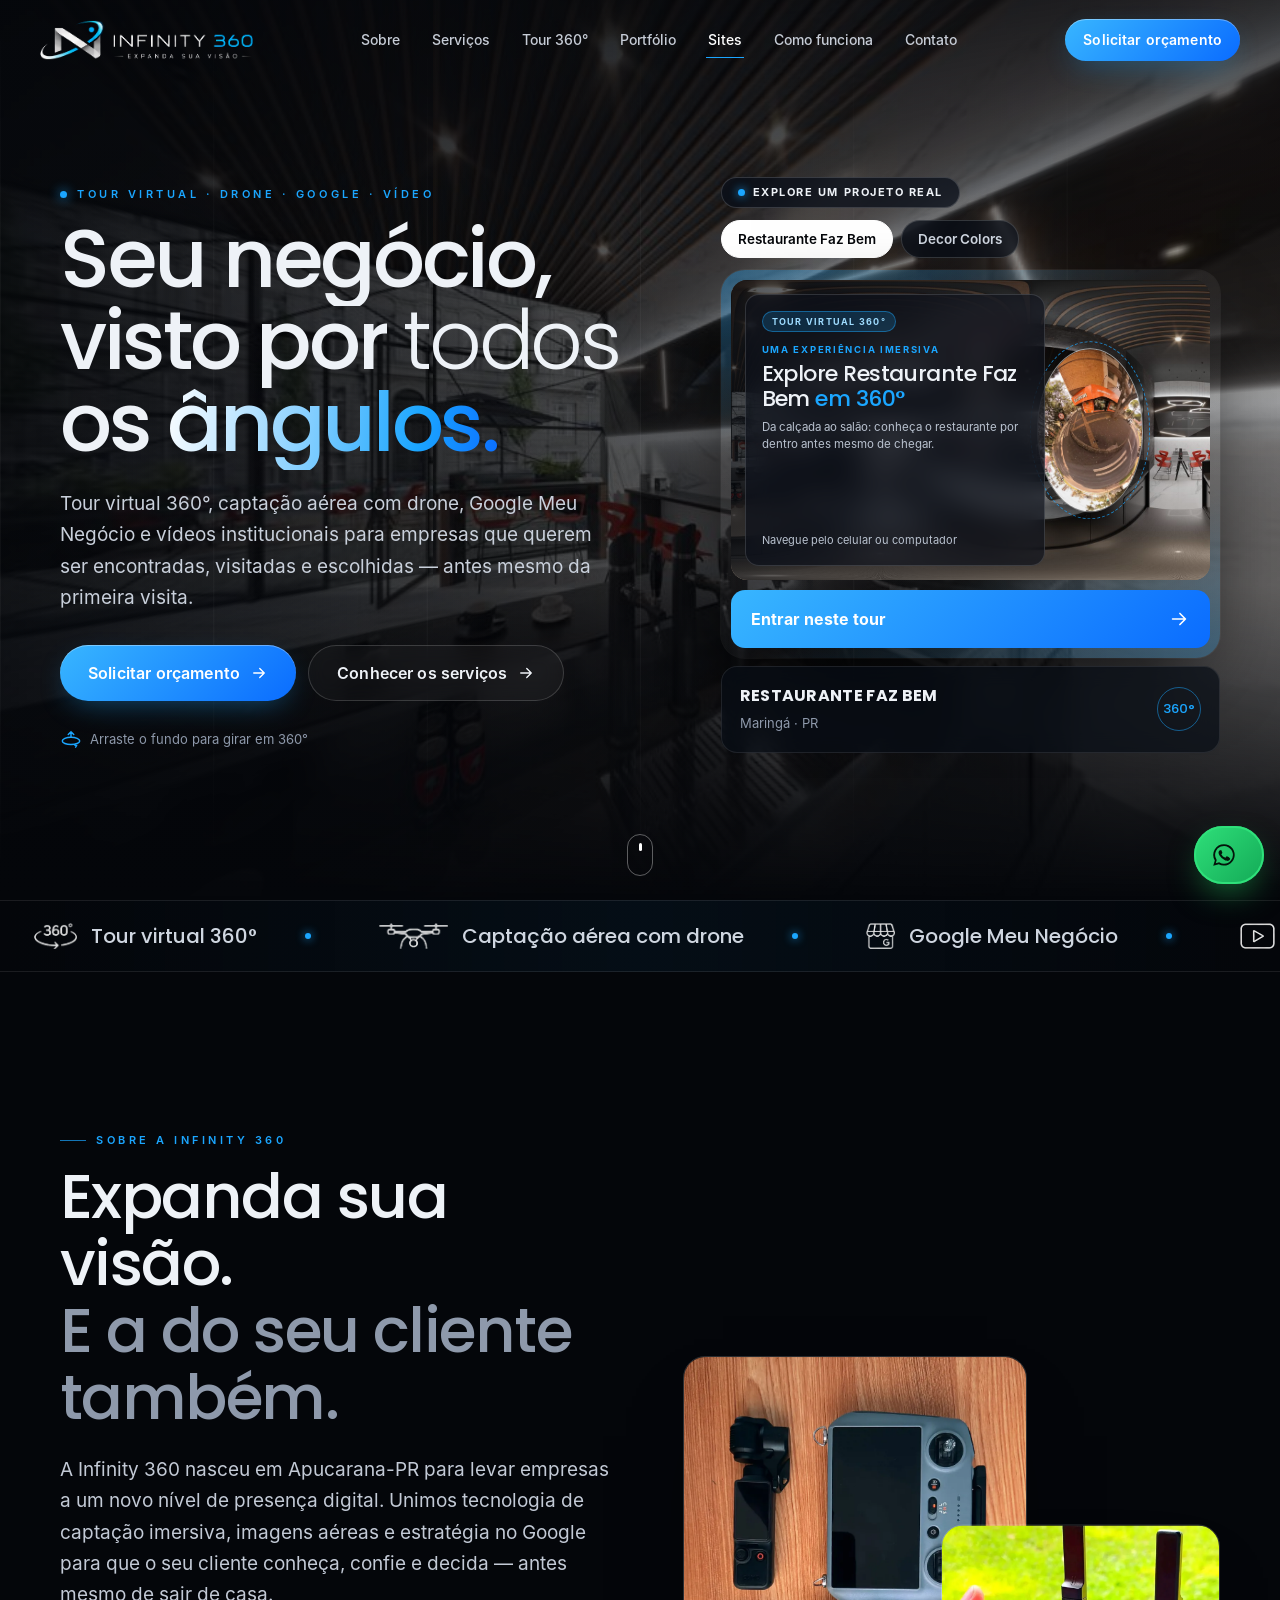
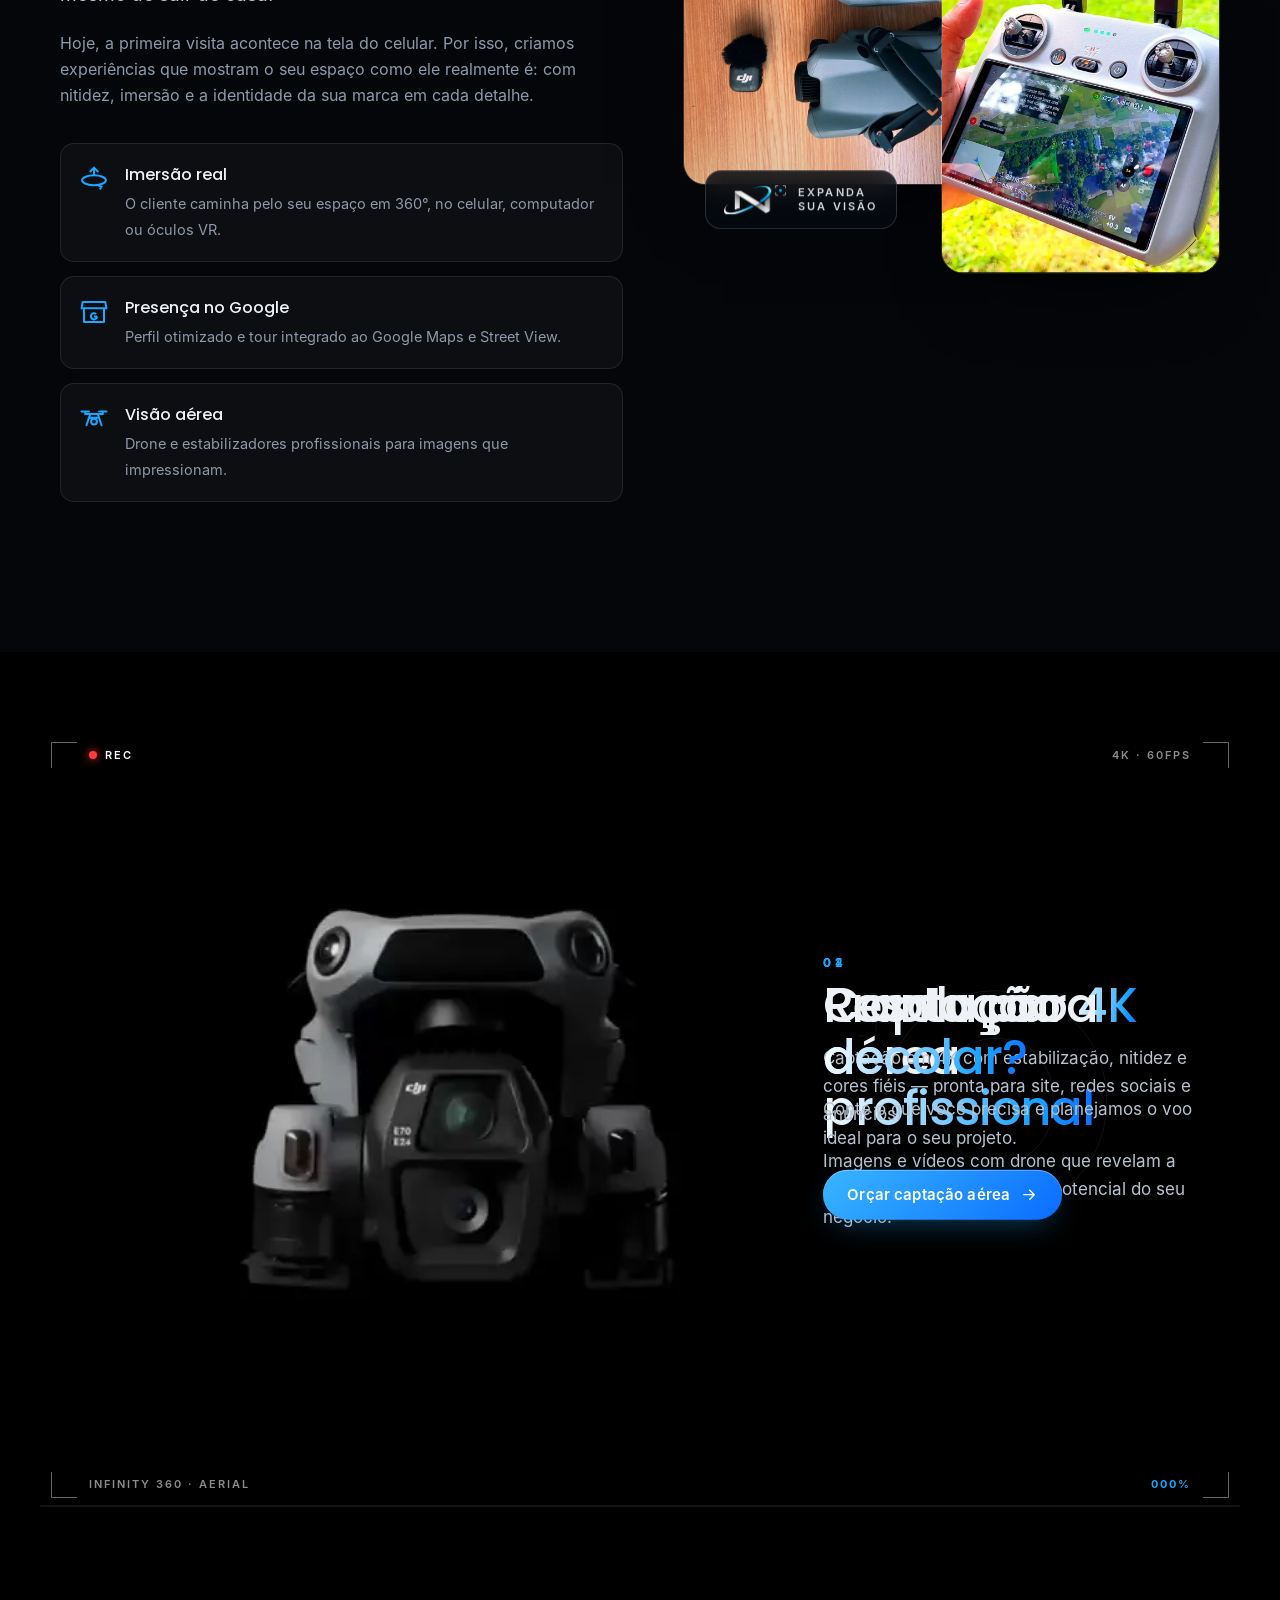
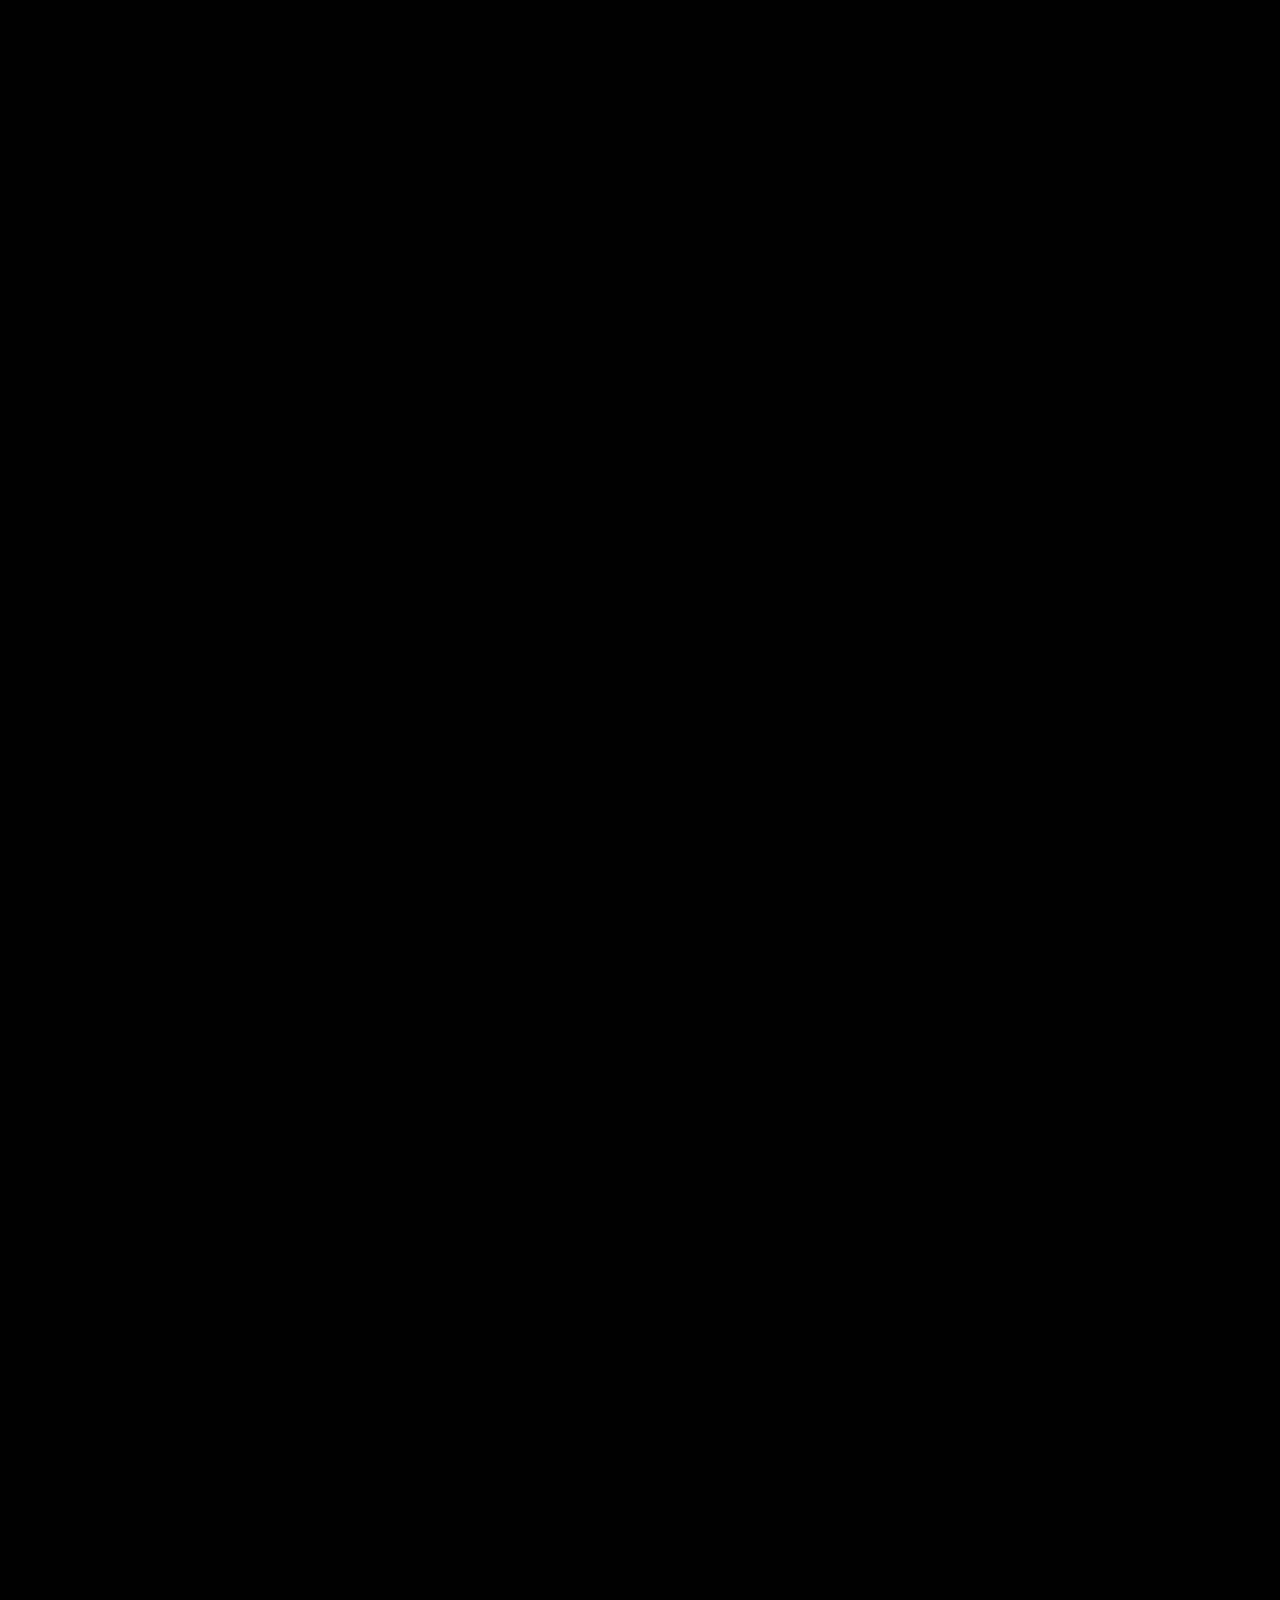
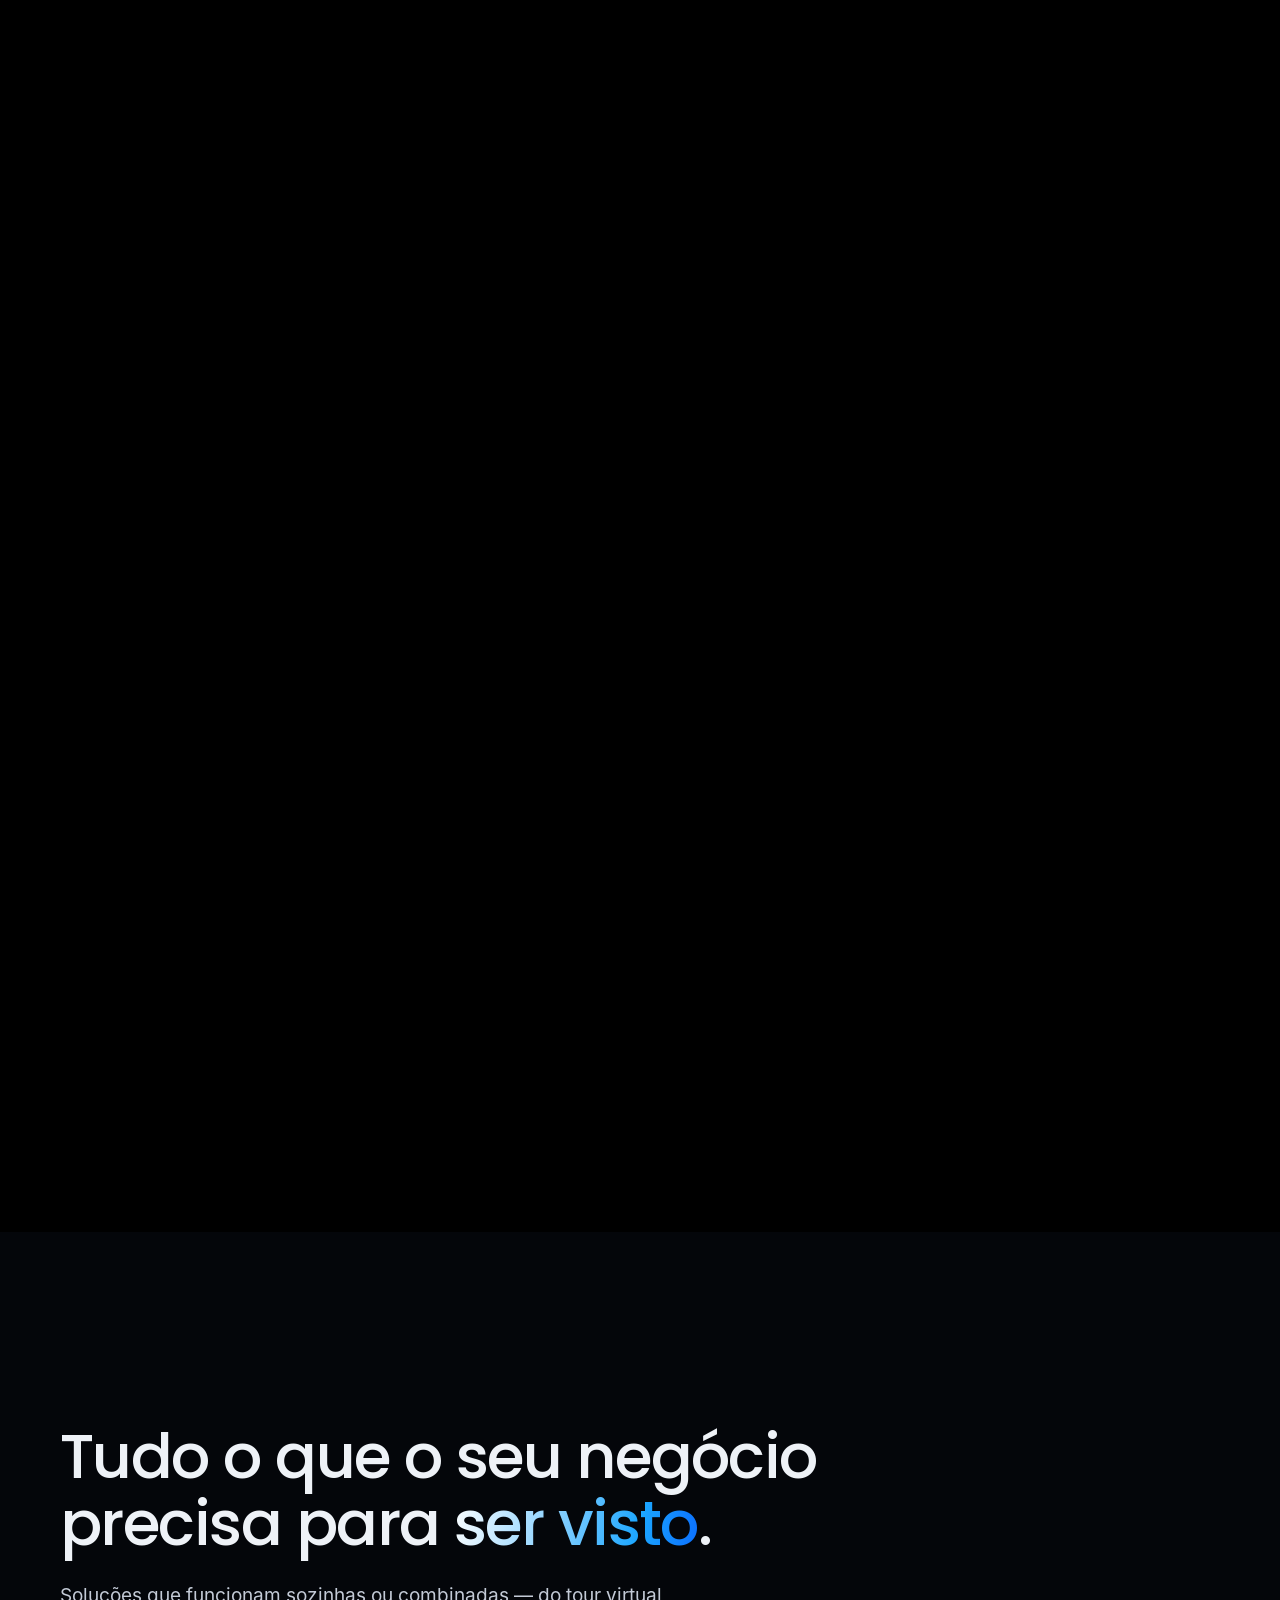
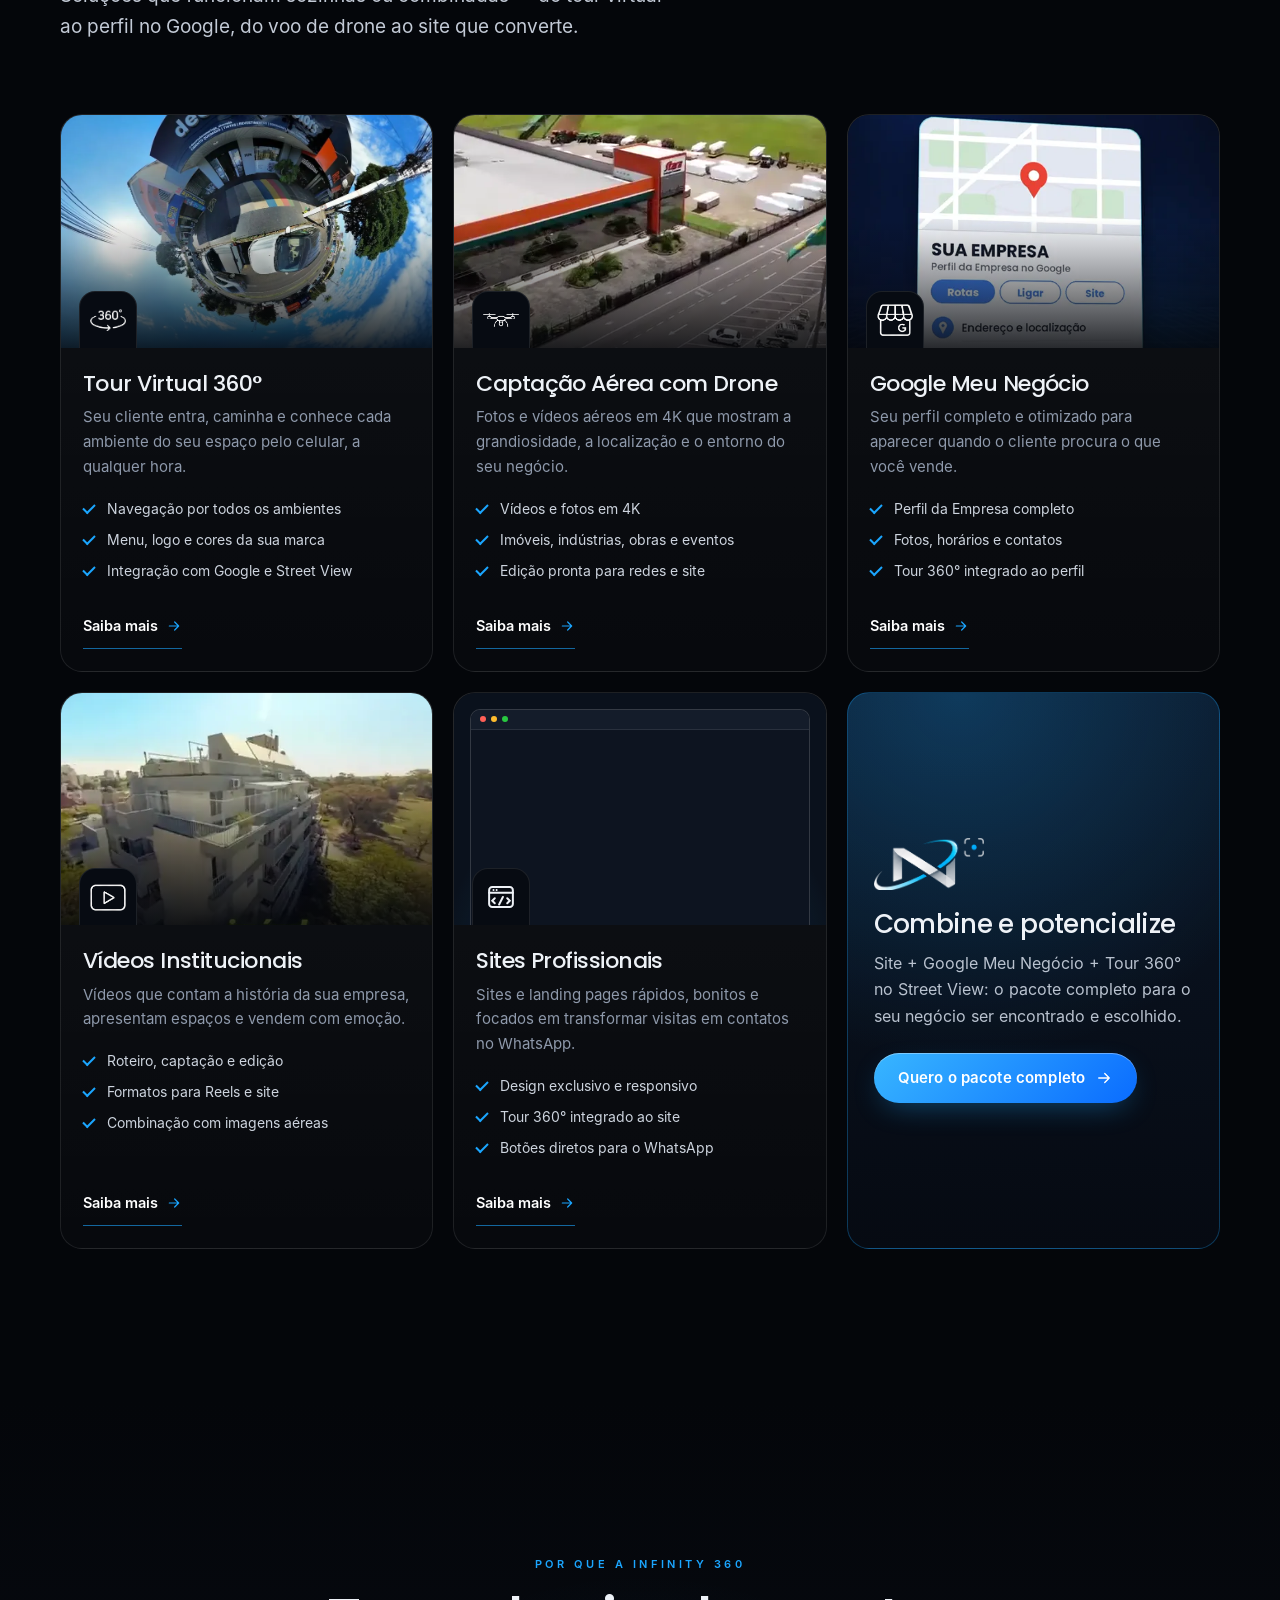
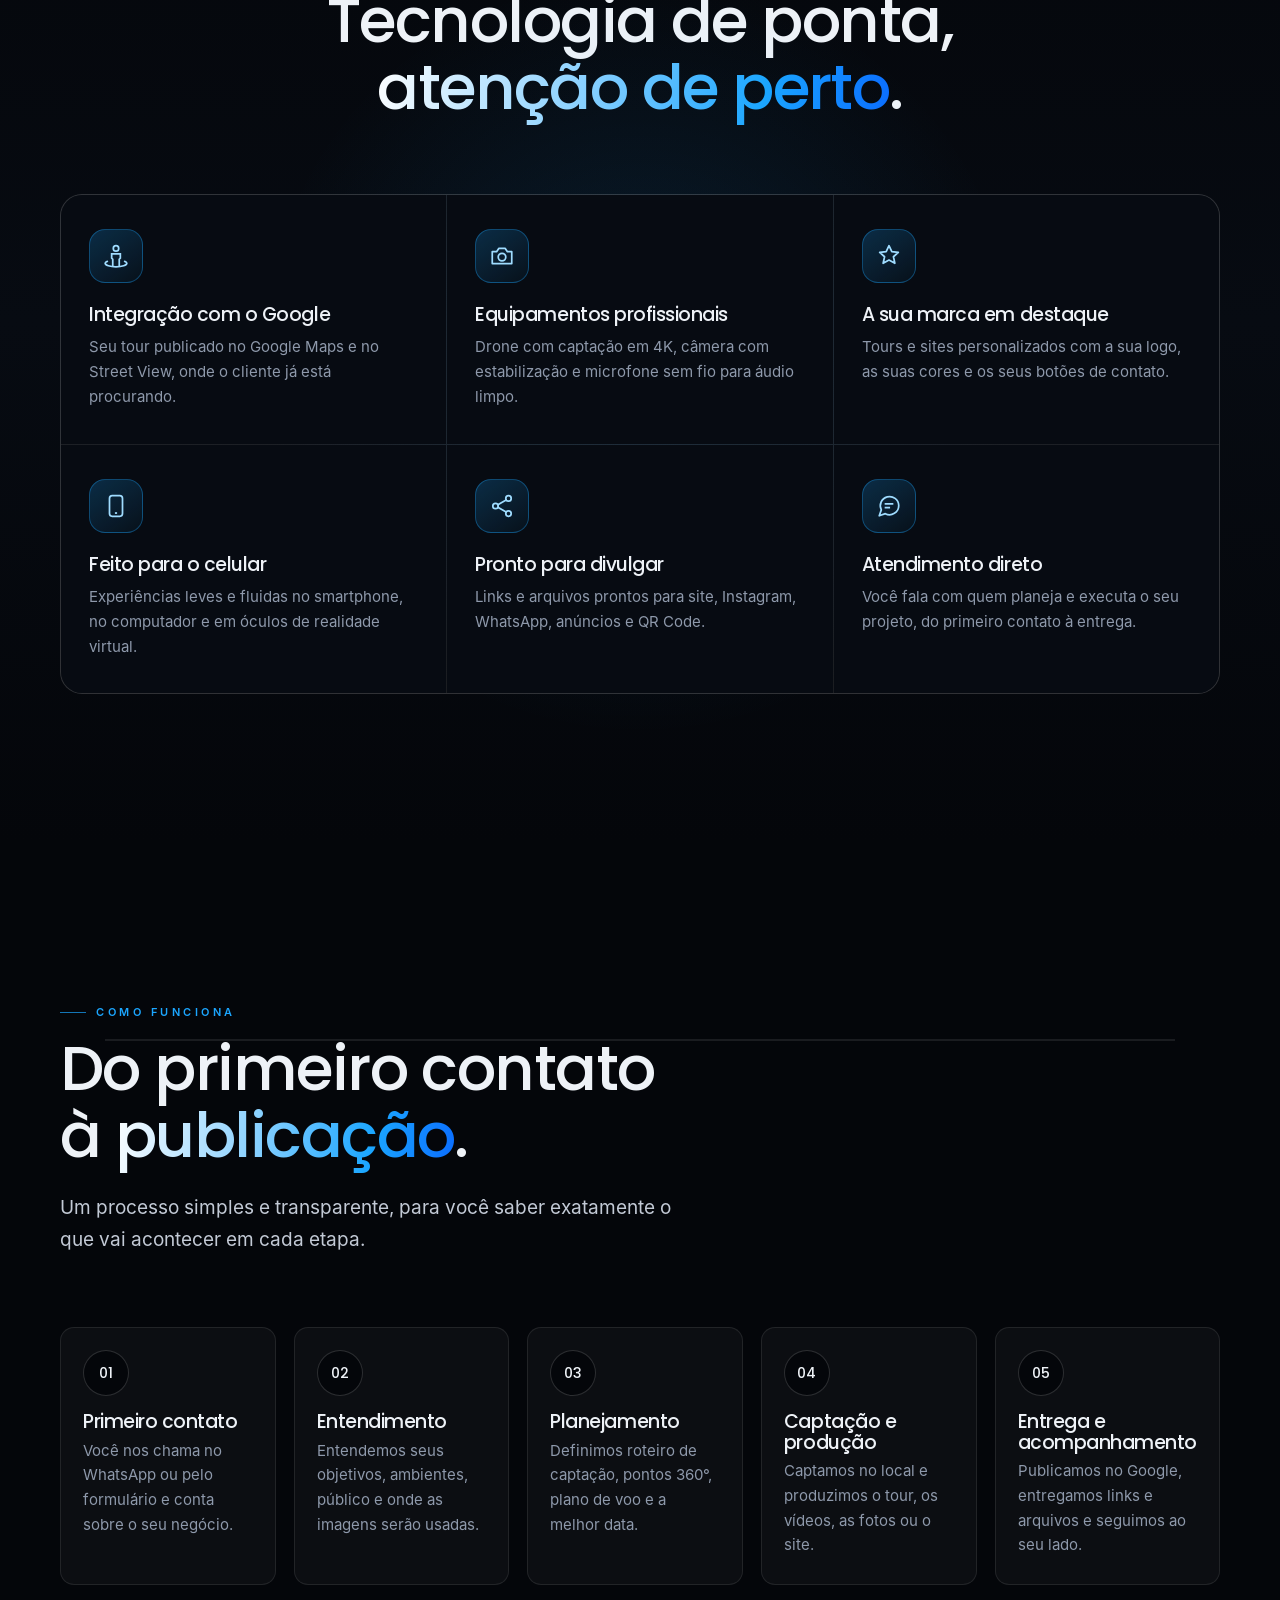
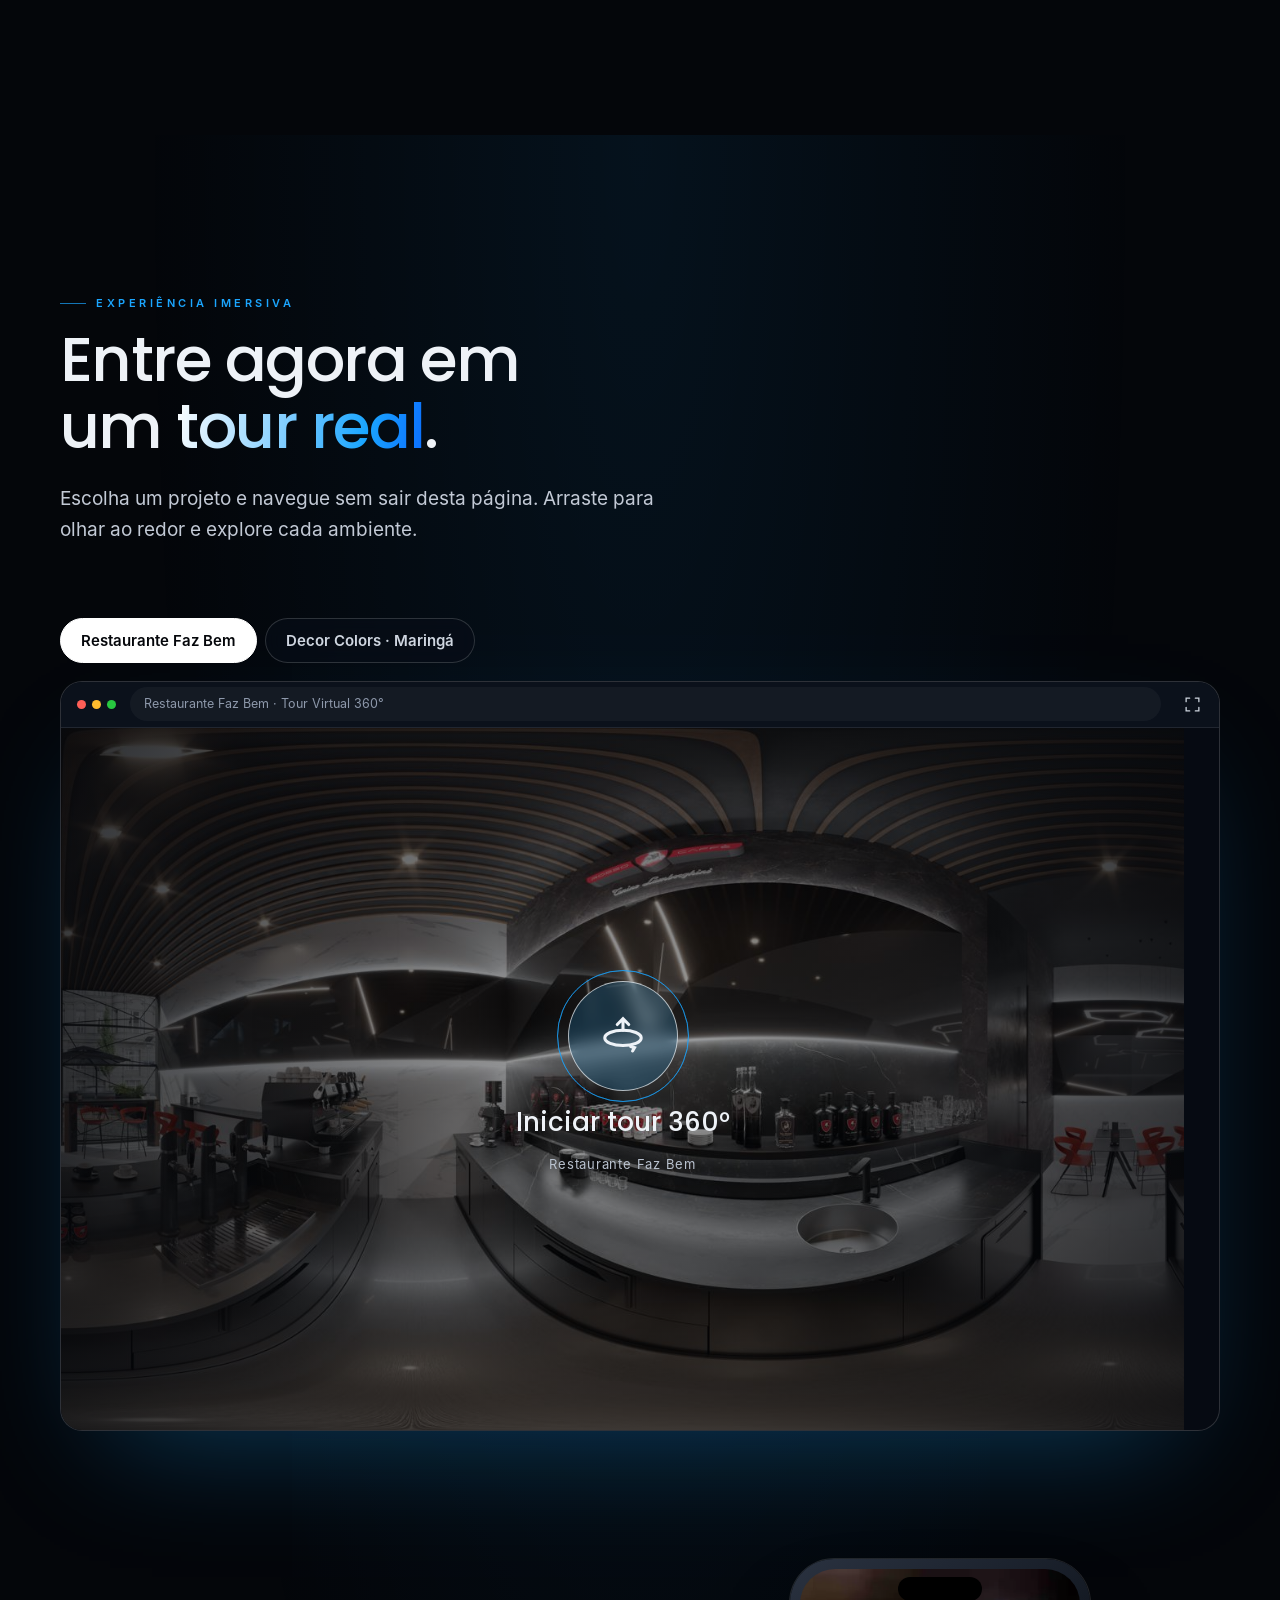
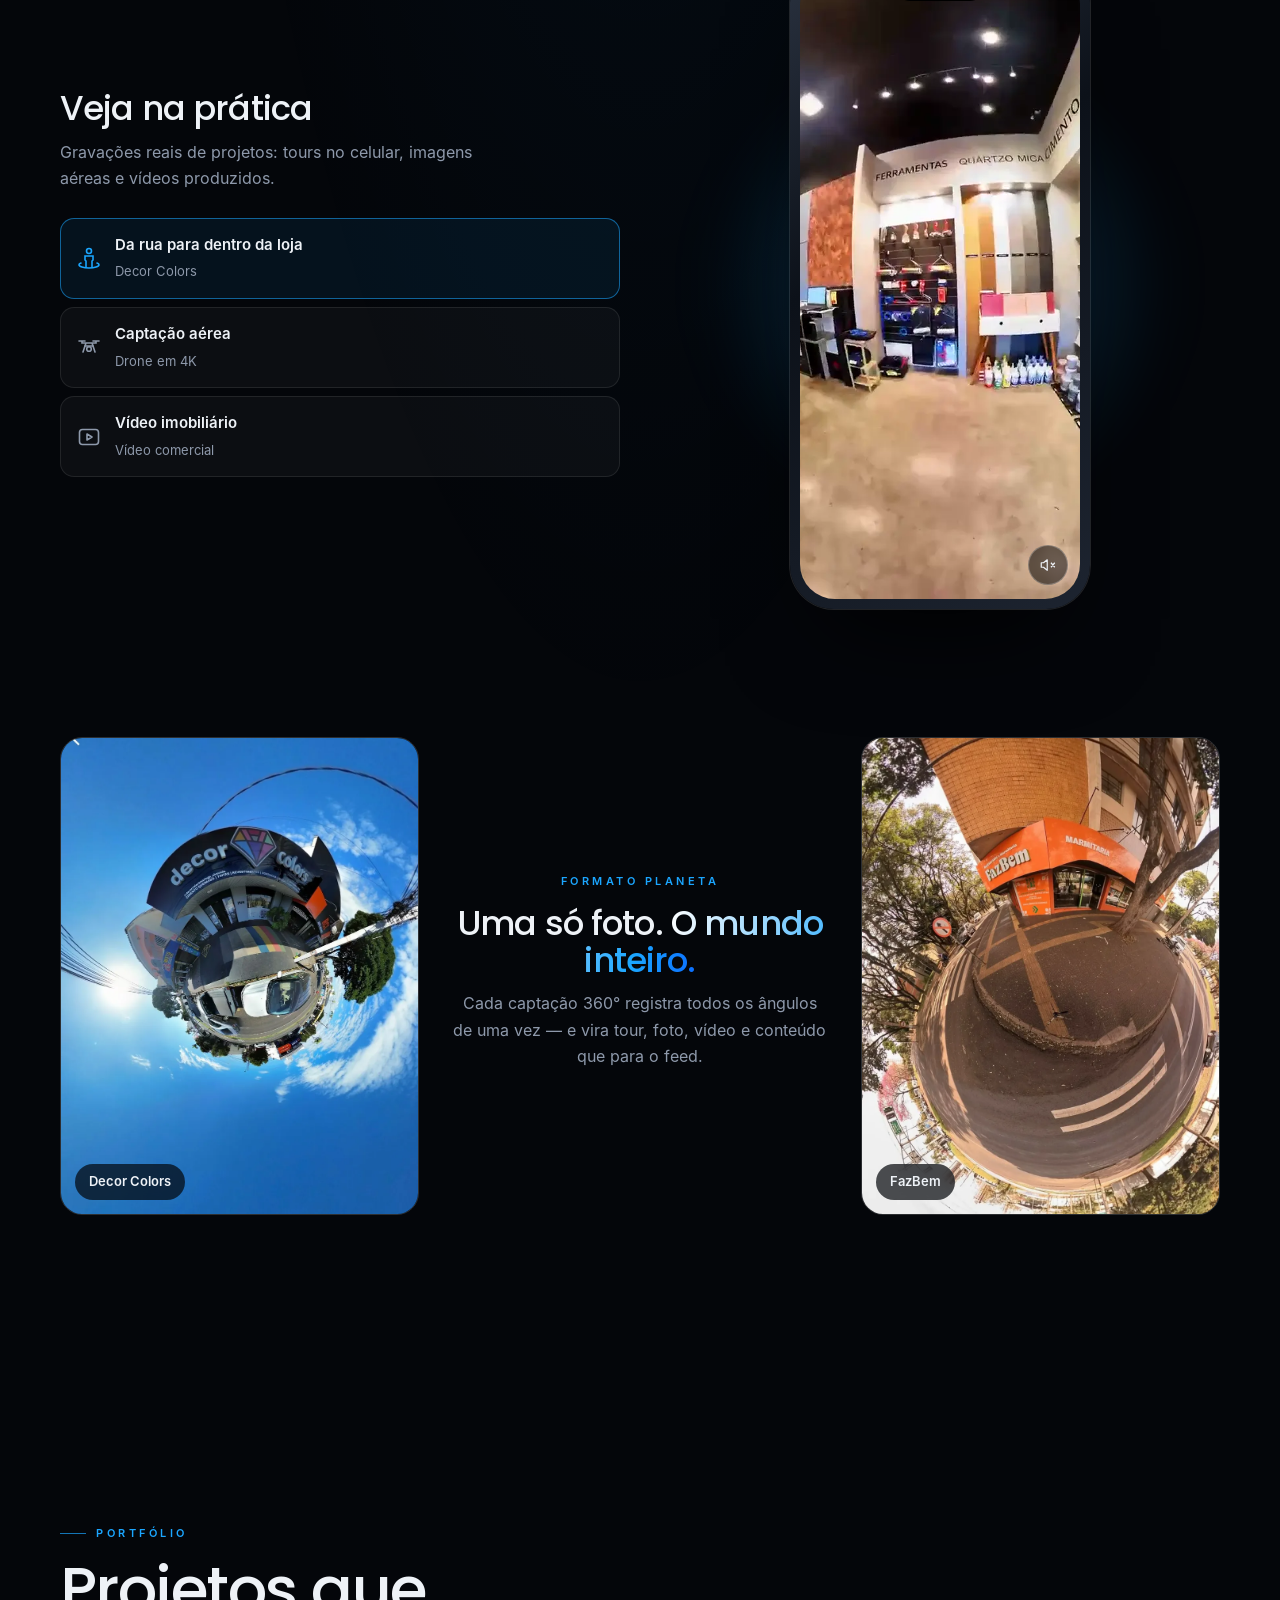
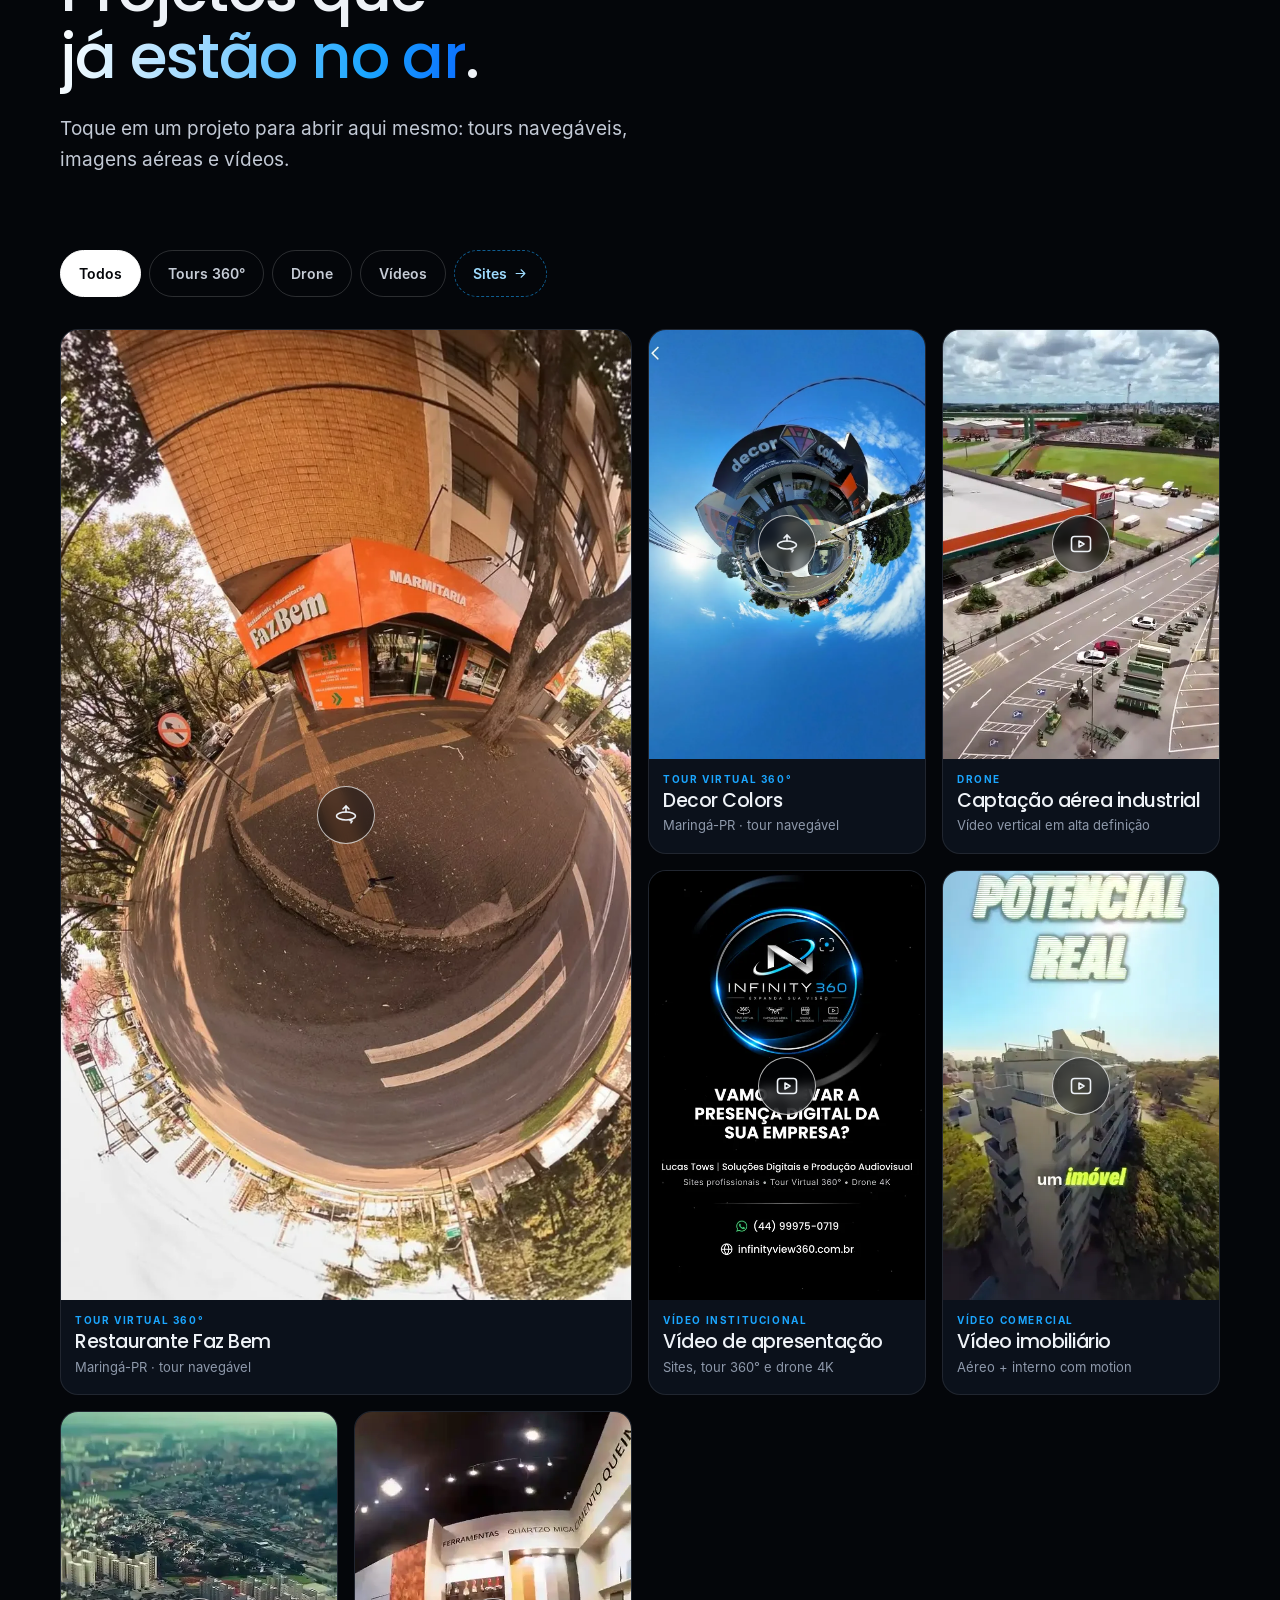
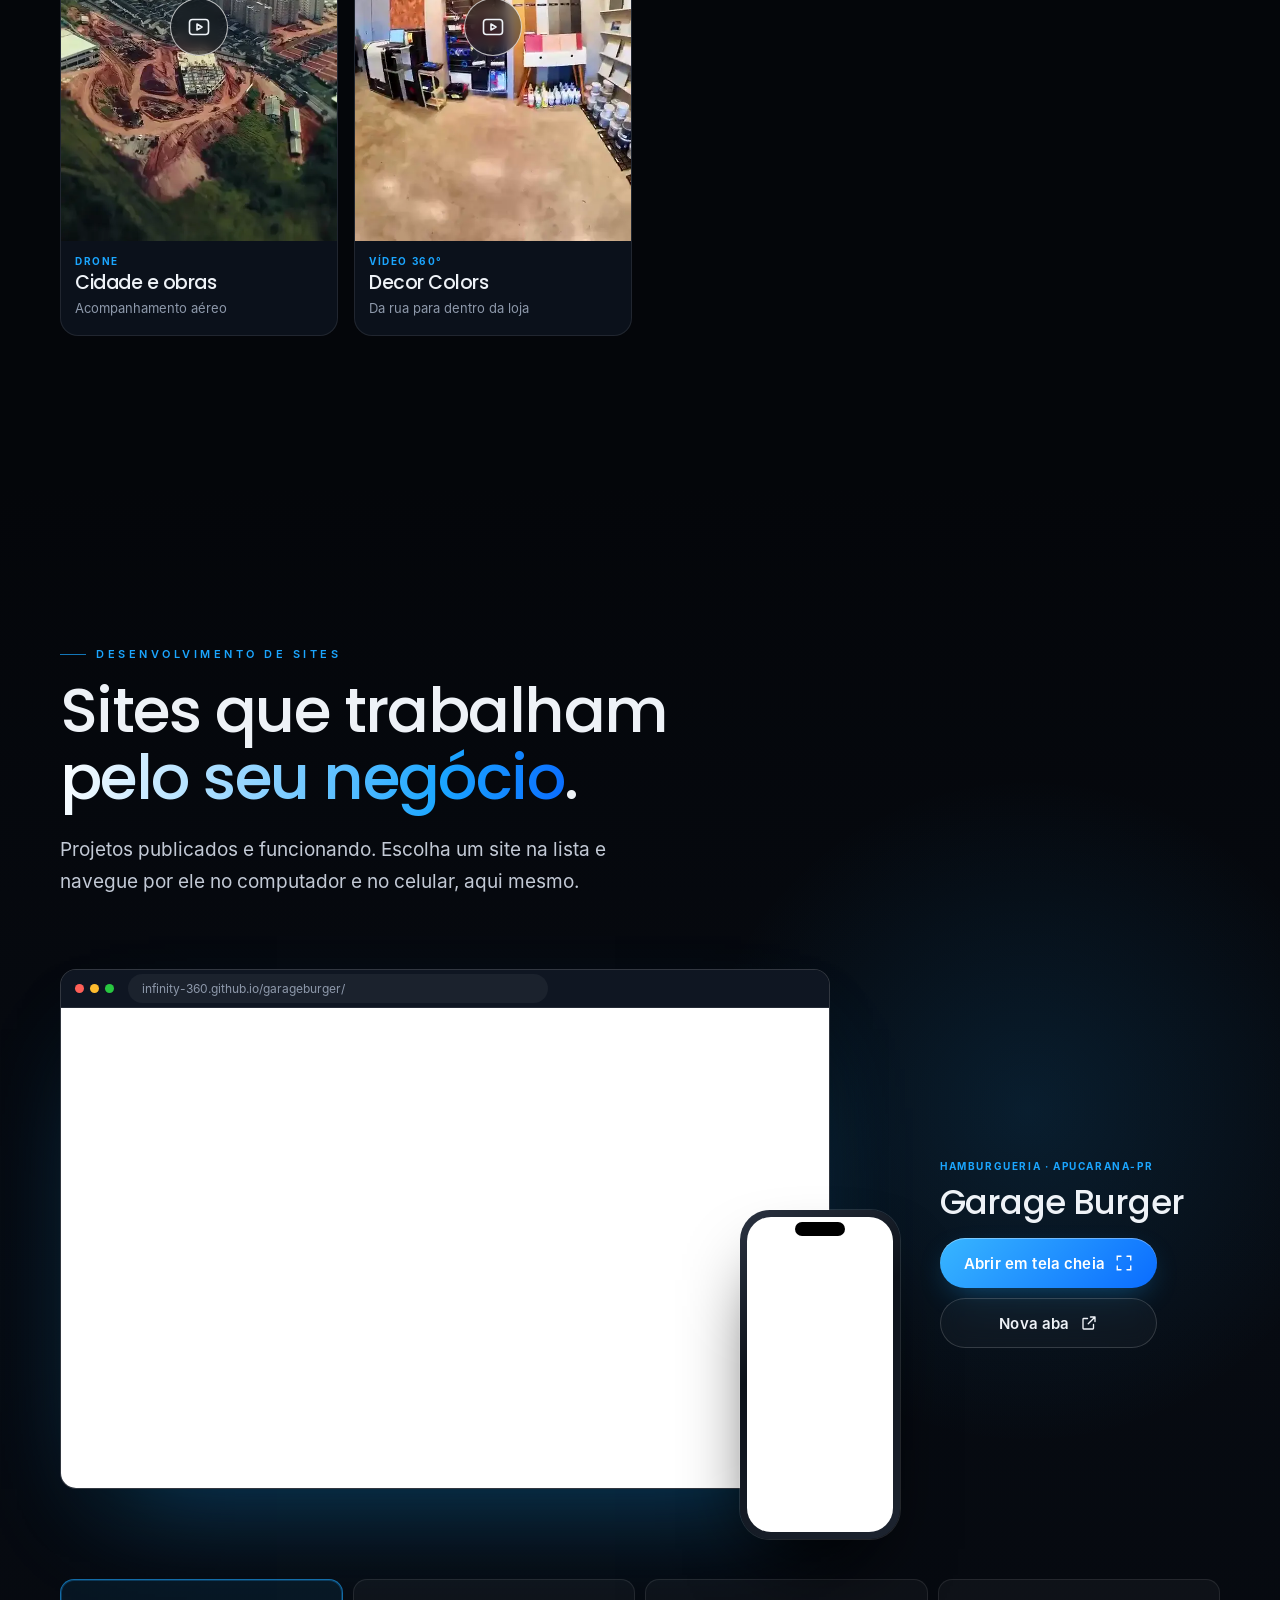
==== commit 37899e76: "Vitrine de sites: Garage Burger no lugar do Faz Bem e Brasa & Lenha no lugar da Hudson Co-Authored-B" ====
--- a/index.html
+++ b/index.html
@@ -498,7 +498,7 @@
     <div class="wd-stage reveal">
       <div class="wd-devices" id="wdDevices">
         <div class="wd-desktop">
-          <div class="wd-bar"><span class="tsb-dots"><i></i><i></i><i></i></span><span class="wd-url" id="wdUrl">infinity-360.github.io/restaurantefazbem/</span></div>
+          <div class="wd-bar"><span class="tsb-dots"><i></i><i></i><i></i></span><span class="wd-url" id="wdUrl">infinity-360.github.io/garageburger/</span></div>
           <div class="wd-screen" data-w="1440"></div>
         </div>
         <div class="wd-phone">
@@ -507,18 +507,18 @@
         </div>
       </div>
       <div class="wd-info">
-        <span class="pf-cat" id="wdSeg">Restaurante e marmitaria · Maringá-PR</span>
-        <h3 class="h3" id="wdName">Faz Bem Restaurante</h3>
+        <span class="pf-cat" id="wdSeg">Hamburgueria · Apucarana-PR</span>
+        <h3 class="h3" id="wdName">Garage Burger</h3>
         <div class="wd-actions">
           <button class="btn btn-primary" type="button" id="wdOpen">Abrir em tela cheia <svg><use href="#i-expand"/></svg></button>
-          <a class="btn btn-ghost" id="wdExt" href="https://infinity-360.github.io/restaurantefazbem/" target="_blank" rel="noopener">Nova aba <svg><use href="#i-ext"/></svg></a>
+          <a class="btn btn-ghost" id="wdExt" href="https://infinity-360.github.io/garageburger/" target="_blank" rel="noopener">Nova aba <svg><use href="#i-ext"/></svg></a>
         </div>
       </div>
     </div>
 
     <div class="wd-list" role="tablist" aria-label="Projetos de sites">
-        <button class="wd-item" role="tab" aria-selected="true" data-url="https://infinity-360.github.io/restaurantefazbem/" data-name="Faz Bem Restaurante" data-seg="Restaurante e marmitaria" data-city="Maringá-PR">
-          <span class="wd-item-name">Faz Bem Restaurante</span><span class="wd-item-meta">Restaurante e marmitaria · Maringá-PR</span><ul class="wd-tags"><li>Vídeo controlado pela rolagem</li><li>Pedidos pelo iFood e WhatsApp</li><li>Tour 360° integrado</li></ul>
+        <button class="wd-item" role="tab" aria-selected="true" data-url="https://infinity-360.github.io/garageburger/" data-name="Garage Burger" data-seg="Hamburgueria" data-city="Apucarana-PR">
+          <span class="wd-item-name">Garage Burger</span><span class="wd-item-meta">Hamburgueria · Apucarana-PR</span><ul class="wd-tags"><li>Vídeo controlado pela rolagem</li><li>Cardápio online e pedidos pelo WhatsApp</li><li>Tour 360° integrado</li></ul>
         </button>
         <button class="wd-item" role="tab" aria-selected="false" data-url="https://infinity-360.github.io/pardum/" data-name="Pardum Chip Performance" data-seg="Remapeamento e performance automotiva" data-city="Maringá-PR">
           <span class="wd-item-name">Pardum Chip Performance</span><span class="wd-item-meta">Remapeamento e performance automotiva · Maringá-PR</span><ul class="wd-tags"><li>Vídeo controlado pela rolagem</li><li>Contagiros animado</li><li>Contato pelo WhatsApp</li></ul>
@@ -535,8 +535,8 @@
         <button class="wd-item" role="tab" aria-selected="false" data-url="https://lucastows360.github.io/garage35site/" data-name="Garage 35 Auto Center" data-seg="Oficina mecânica" data-city="Apucarana-PR">
           <span class="wd-item-name">Garage 35 Auto Center</span><span class="wd-item-meta">Oficina mecânica · Apucarana-PR</span><ul class="wd-tags"><li>Tour virtual 360° na capa</li><li>Orçamento pelo WhatsApp</li></ul>
         </button>
-        <button class="wd-item" role="tab" aria-selected="false" data-url="https://lucastows360.github.io/barbeariahudson/" data-name="Hudson Barbearia" data-seg="Barbearia por assinatura" data-city="Apucarana-PR">
-          <span class="wd-item-name">Hudson Barbearia</span><span class="wd-item-meta">Barbearia por assinatura · Apucarana-PR</span><ul class="wd-tags"><li>Planos de assinatura em destaque</li><li>Localização e contato</li></ul>
+        <button class="wd-item" role="tab" aria-selected="false" data-url="https://infinity-360.github.io/brasaelenha/" data-name="Brasa &amp; Lenha Pizzaria" data-seg="Pizzaria e rodízio" data-city="Apucarana-PR">
+          <span class="wd-item-name">Brasa &amp; Lenha Pizzaria</span><span class="wd-item-meta">Pizzaria e rodízio · Apucarana-PR</span><ul class="wd-tags"><li>Vídeo controlado pela rolagem</li><li>Delivery pelo iFood e reservas pelo WhatsApp</li><li>Tour 360° integrado</li></ul>
         </button>
         <button class="wd-item" role="tab" aria-selected="false" data-url="https://lucastows360.github.io/criative-cv/" data-name="Criative Comunicação Visual" data-seg="Comunicação visual" data-city="Apucarana-PR">
           <span class="wd-item-name">Criative Comunicação Visual</span><span class="wd-item-meta">Comunicação visual · Apucarana-PR</span><ul class="wd-tags"><li>Catálogo de serviços</li><li>Orçamento pelo WhatsApp</li></ul>
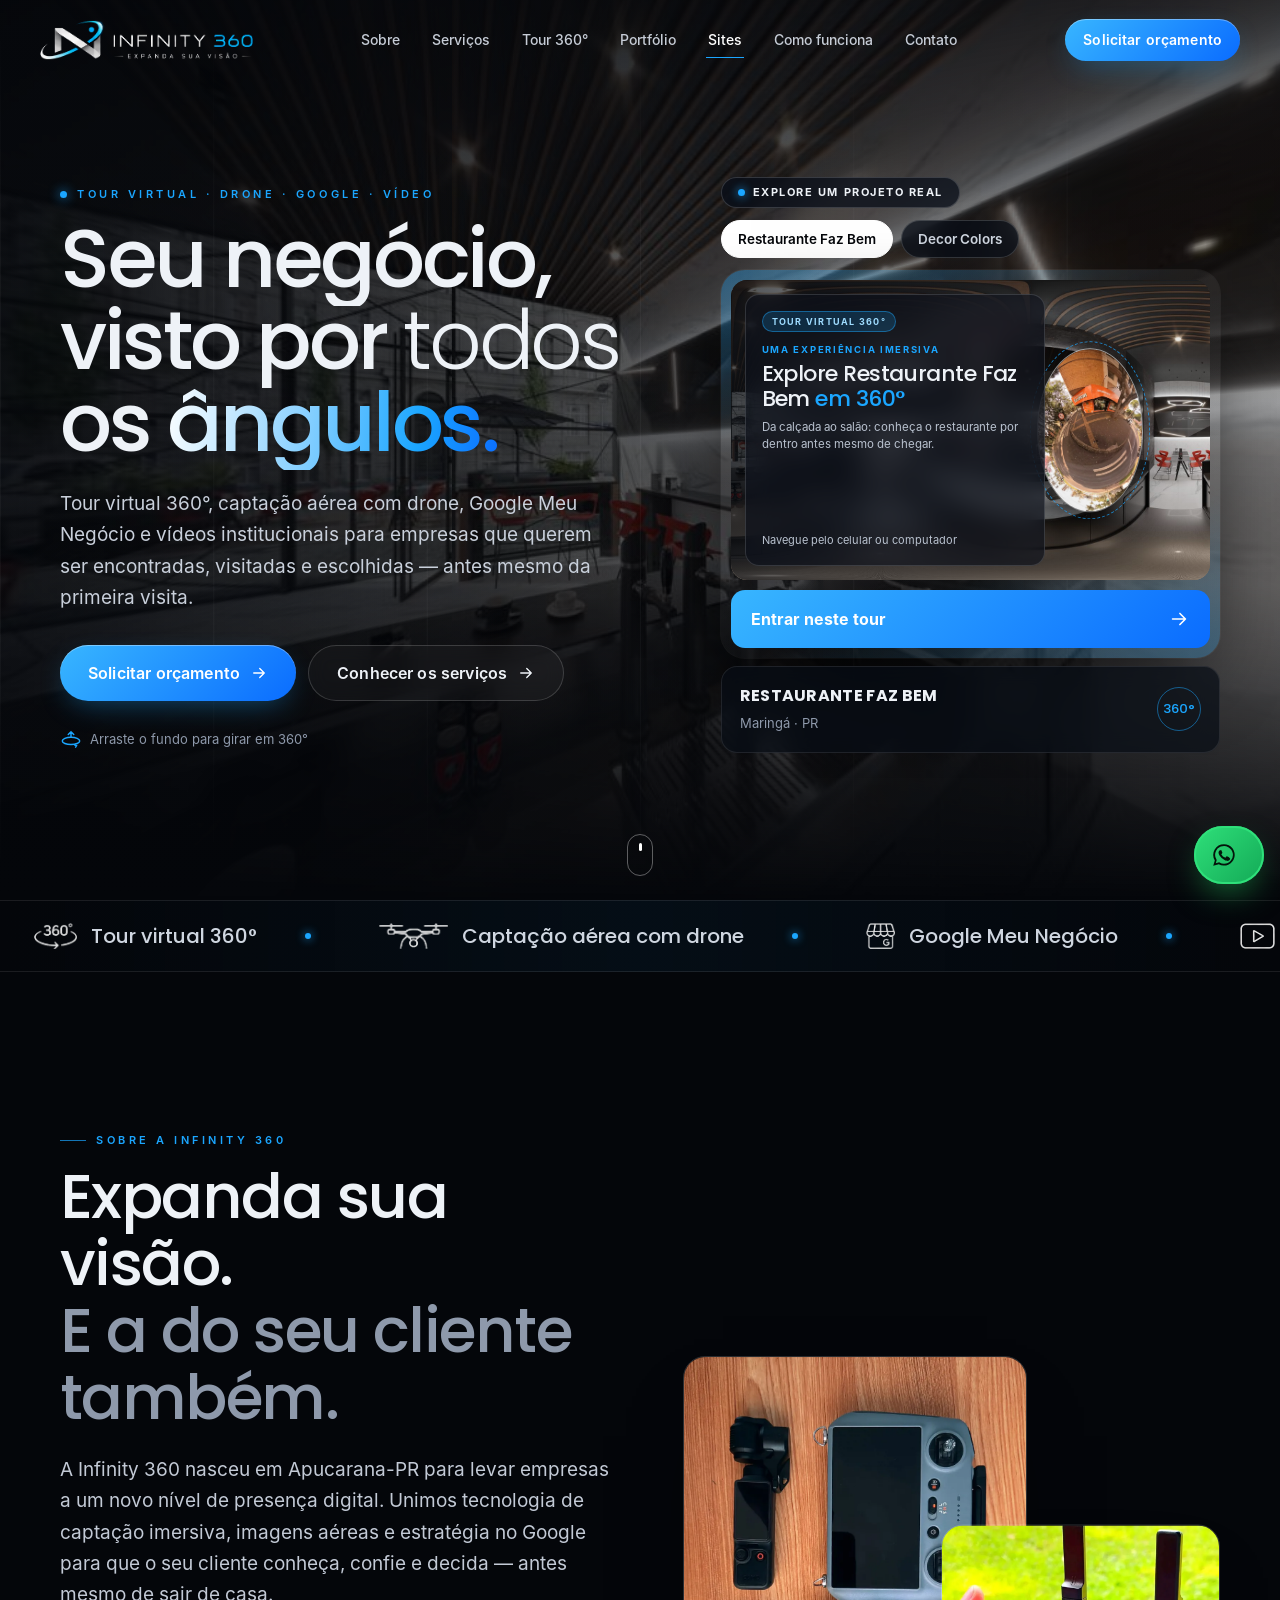
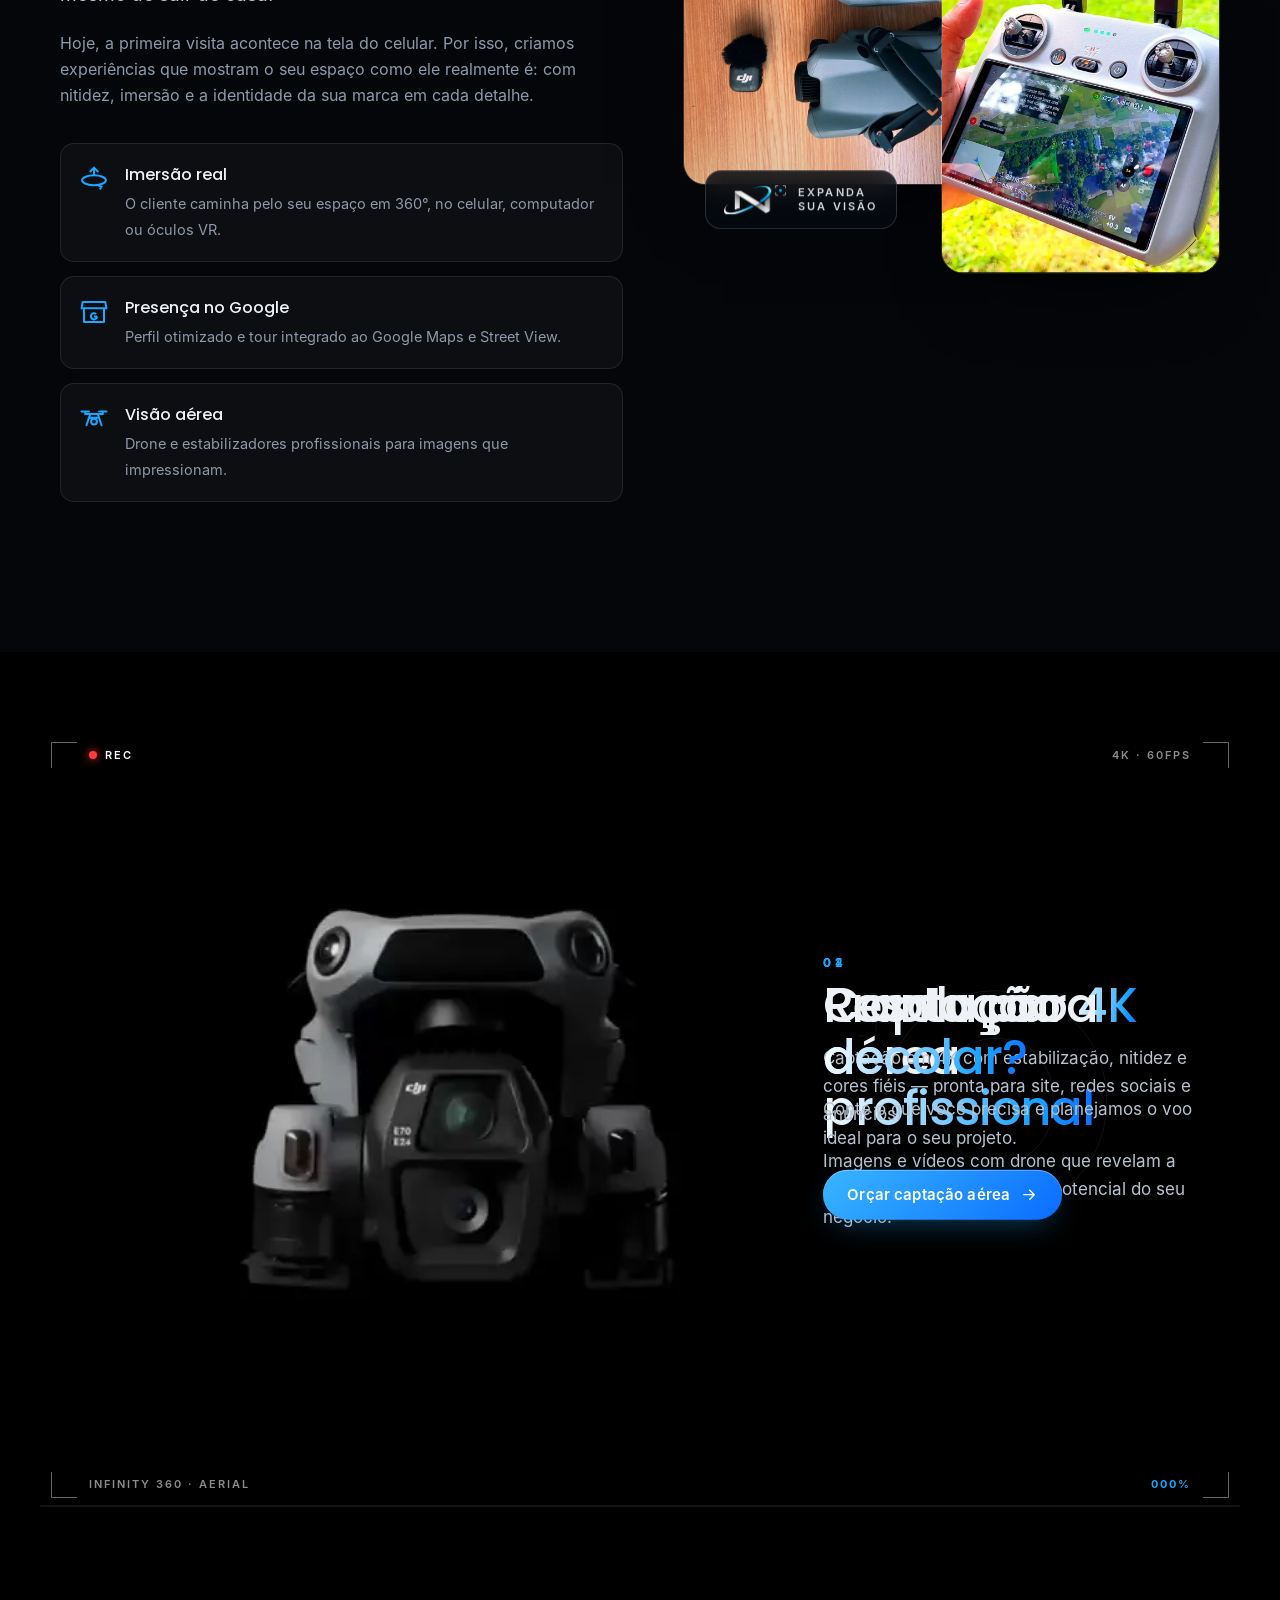
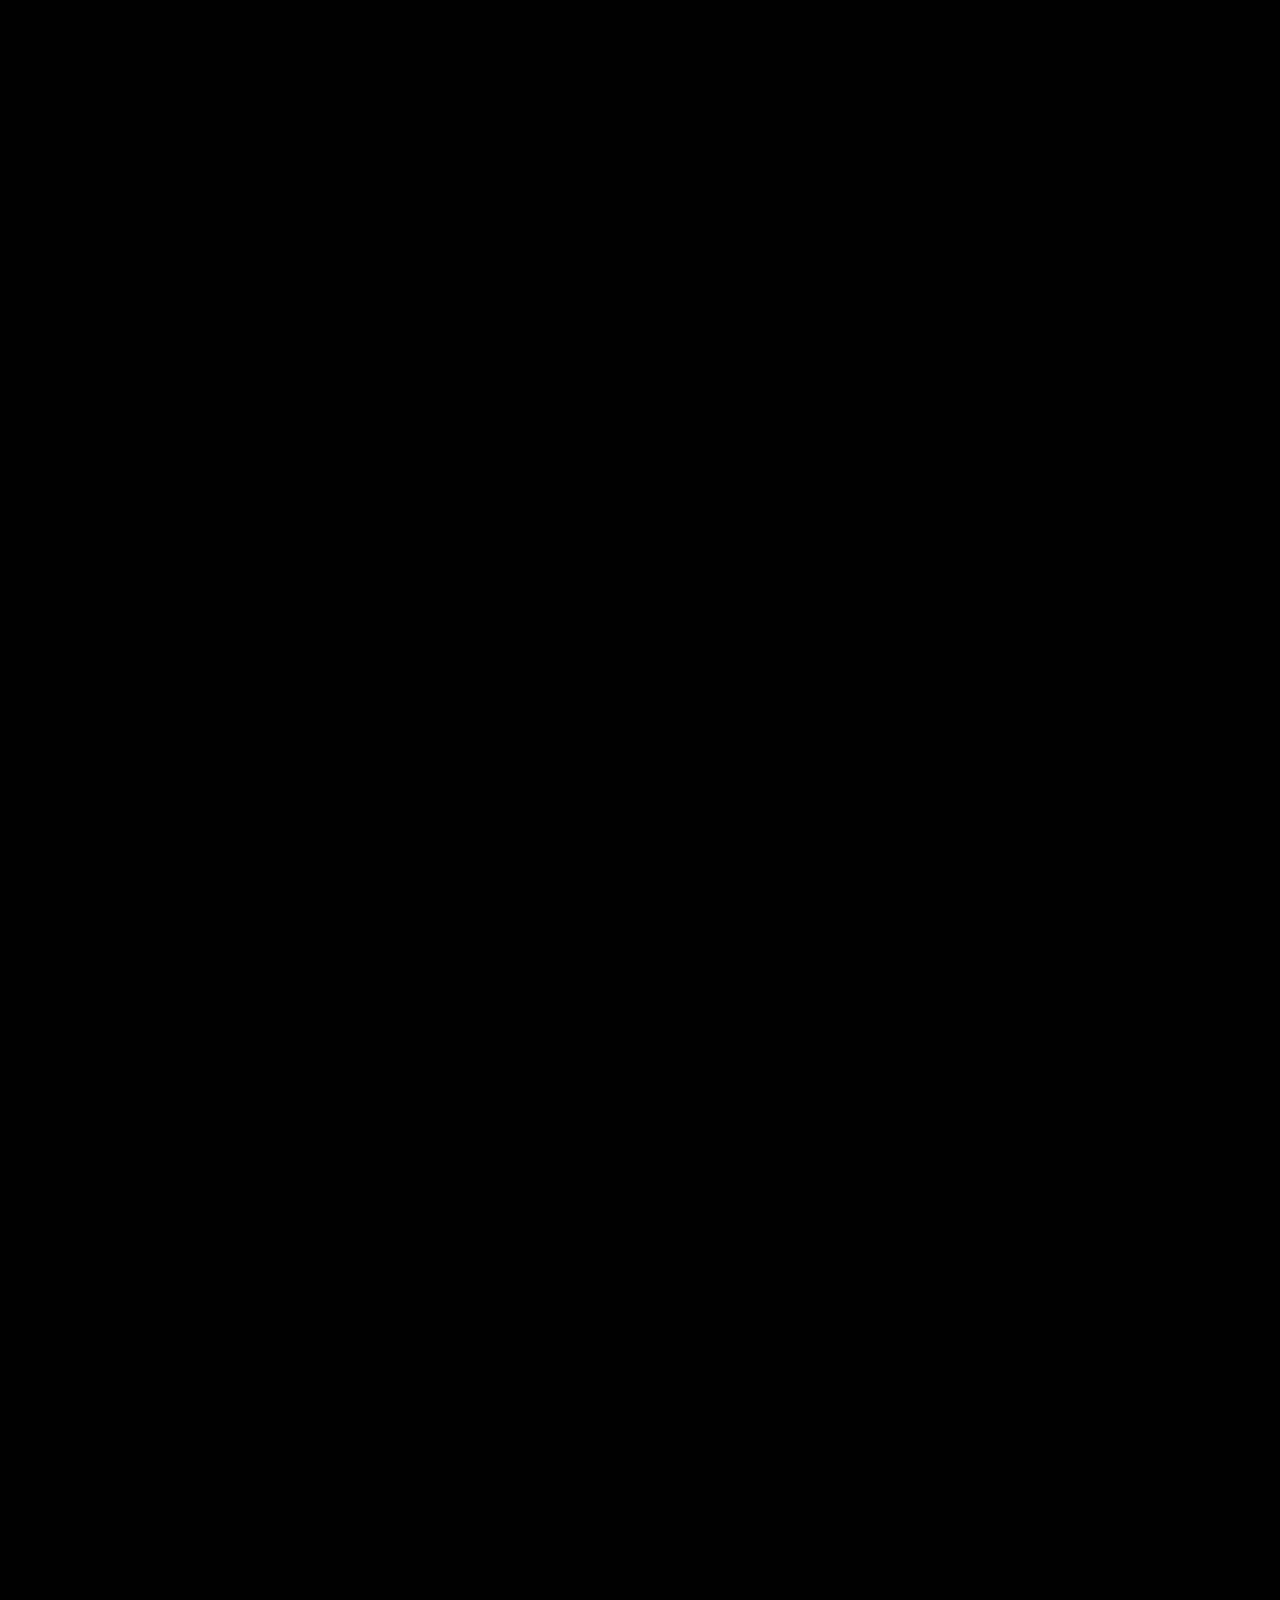
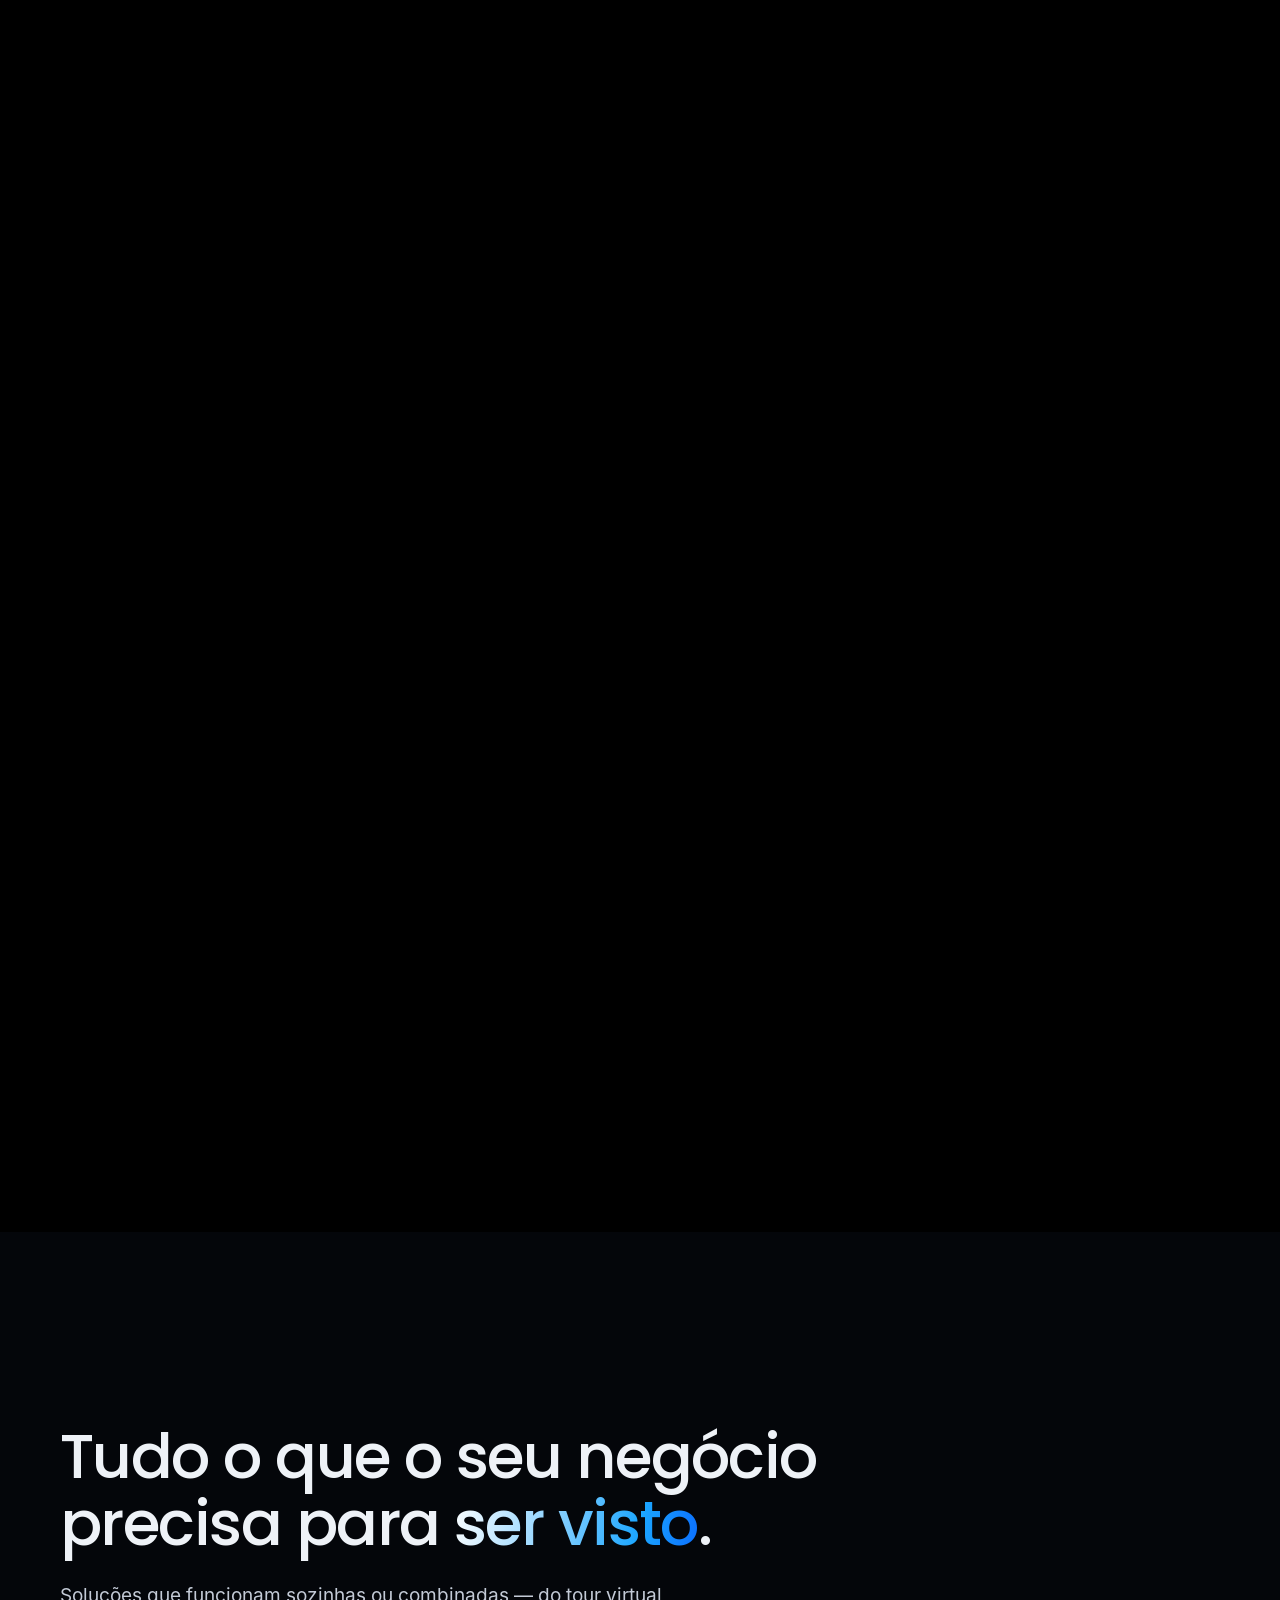
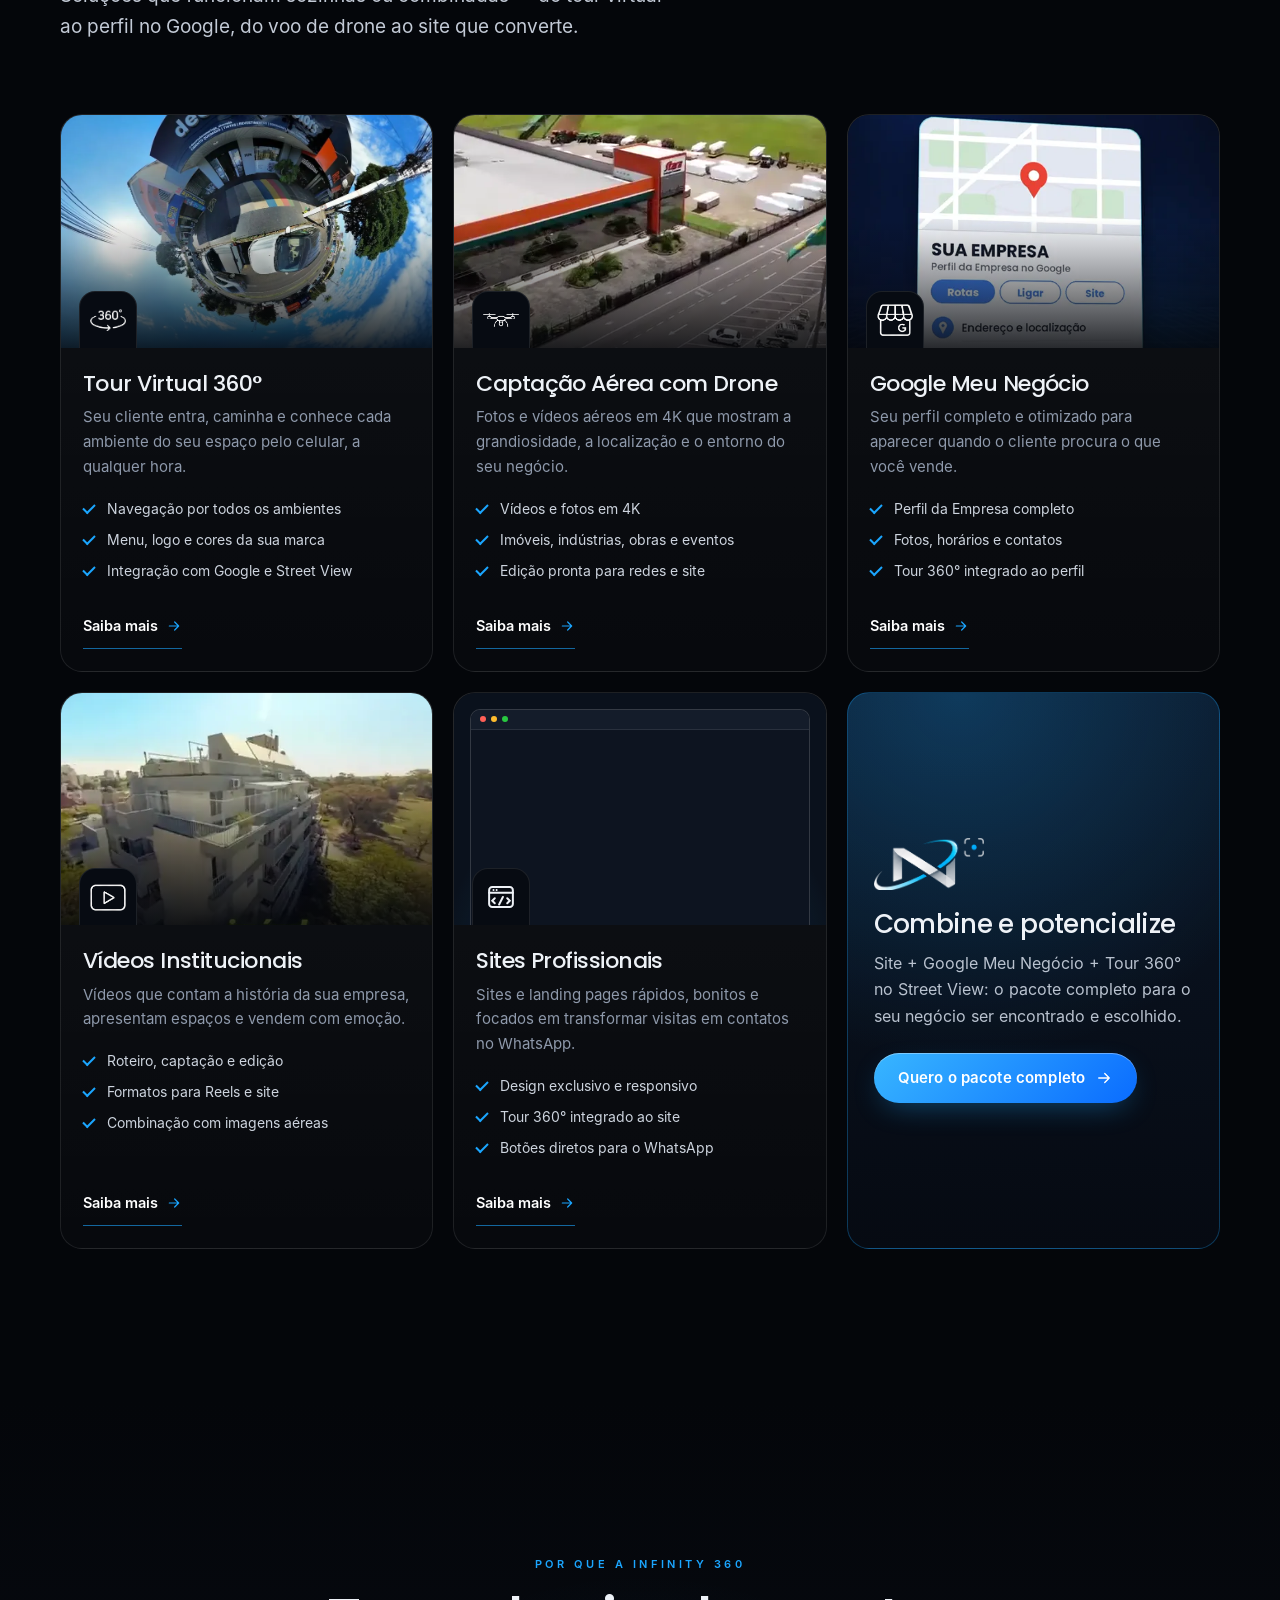
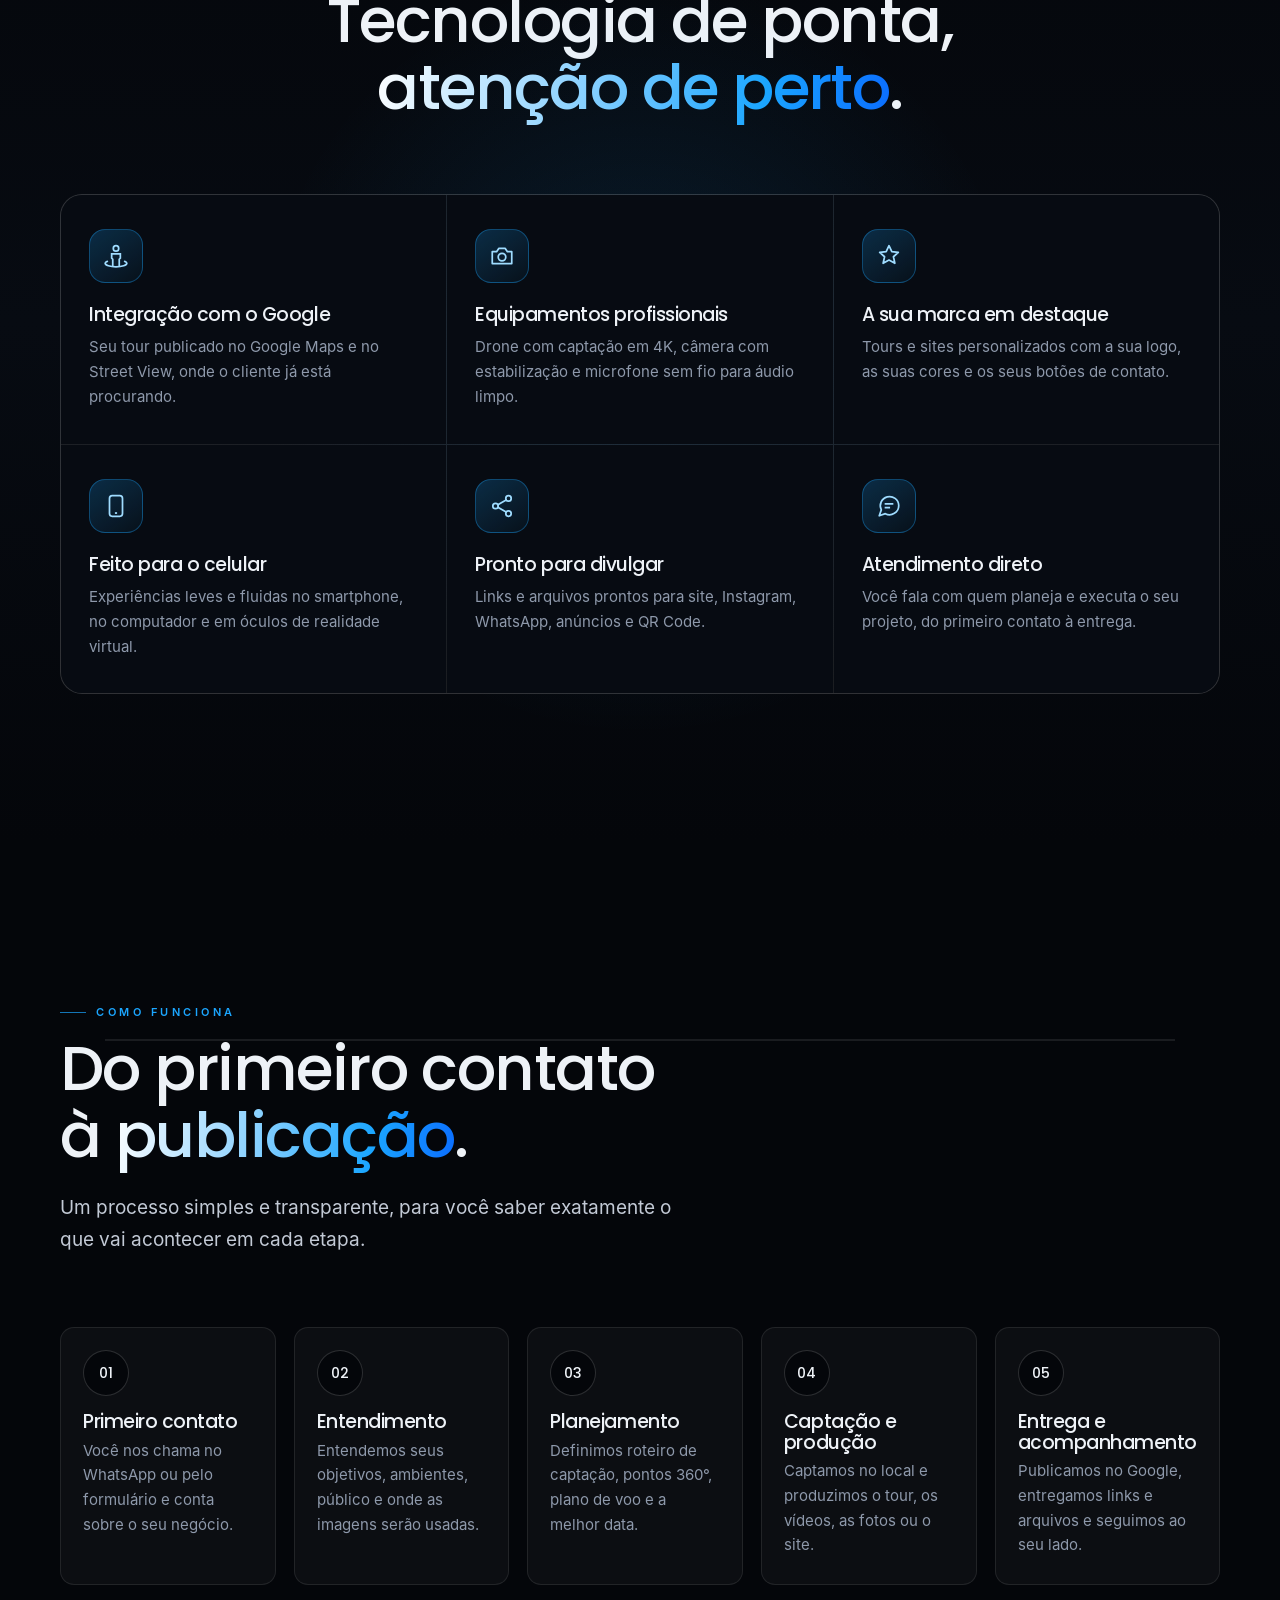
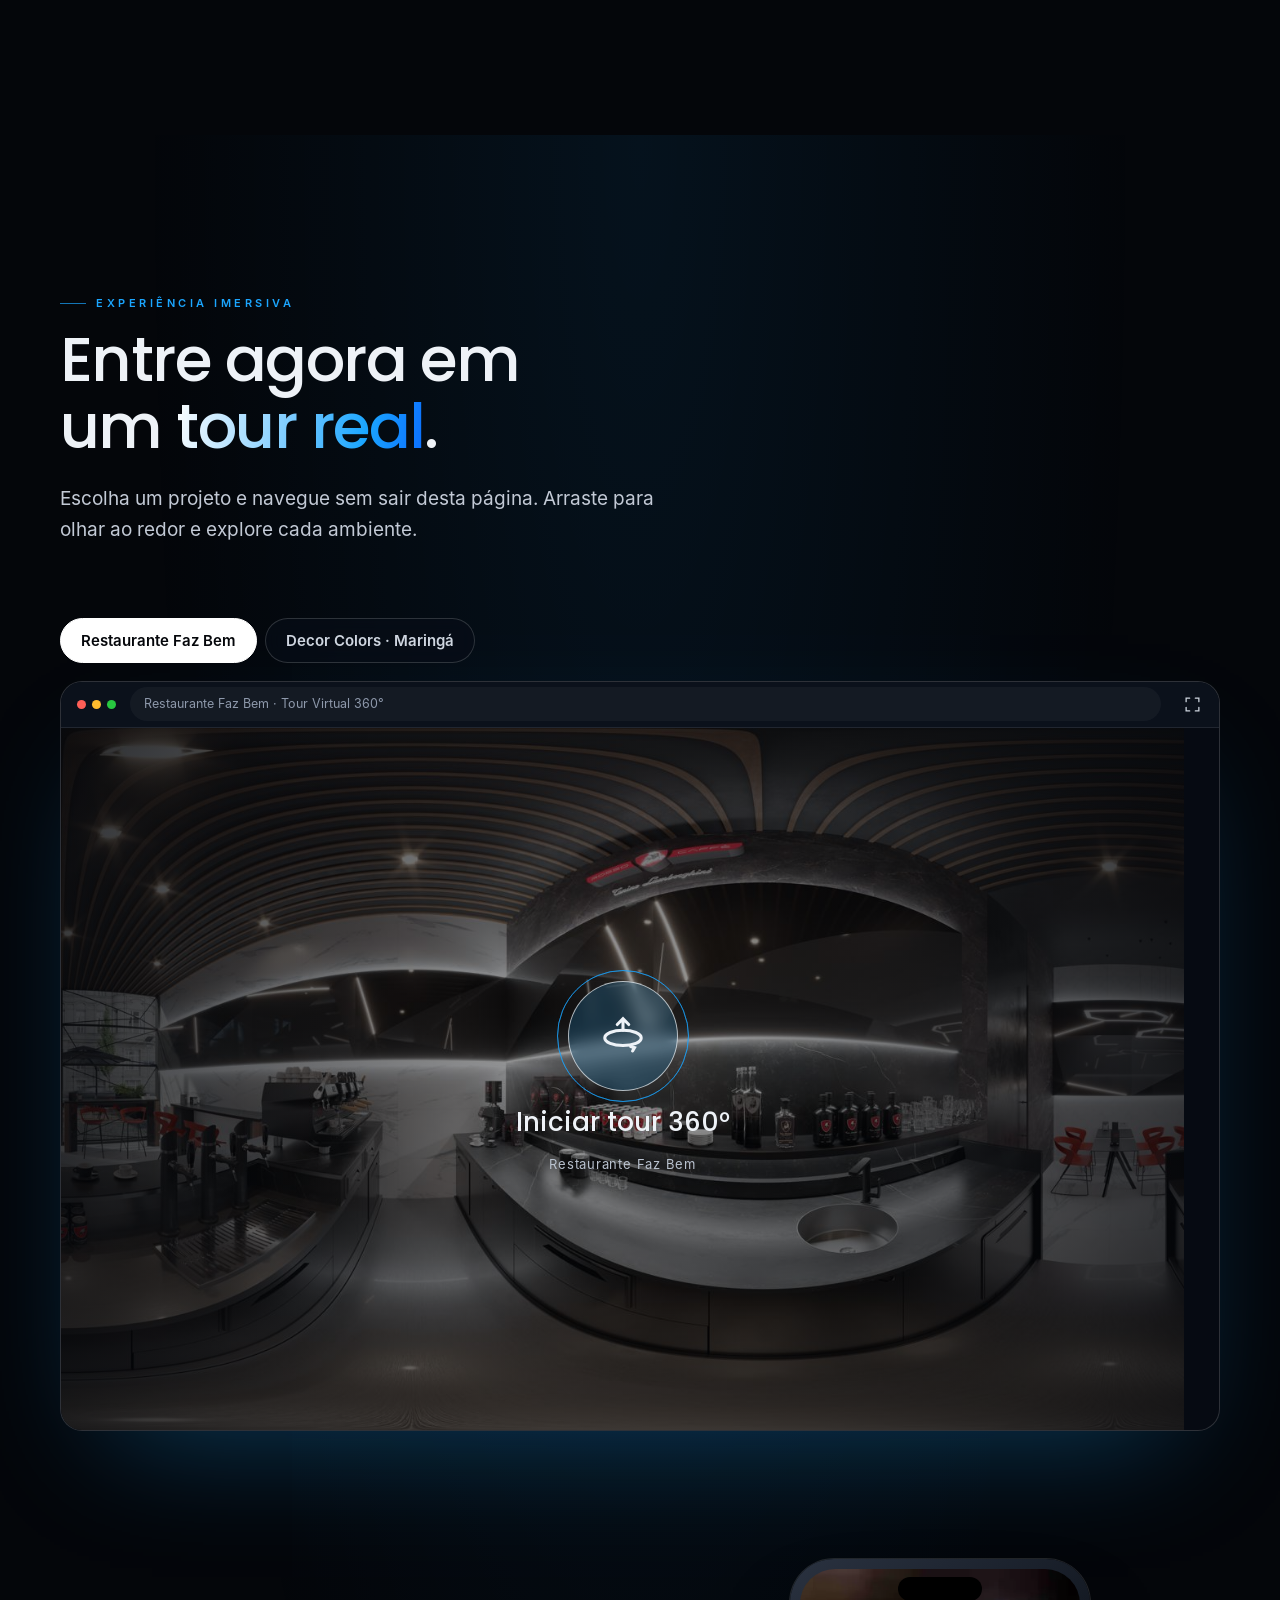
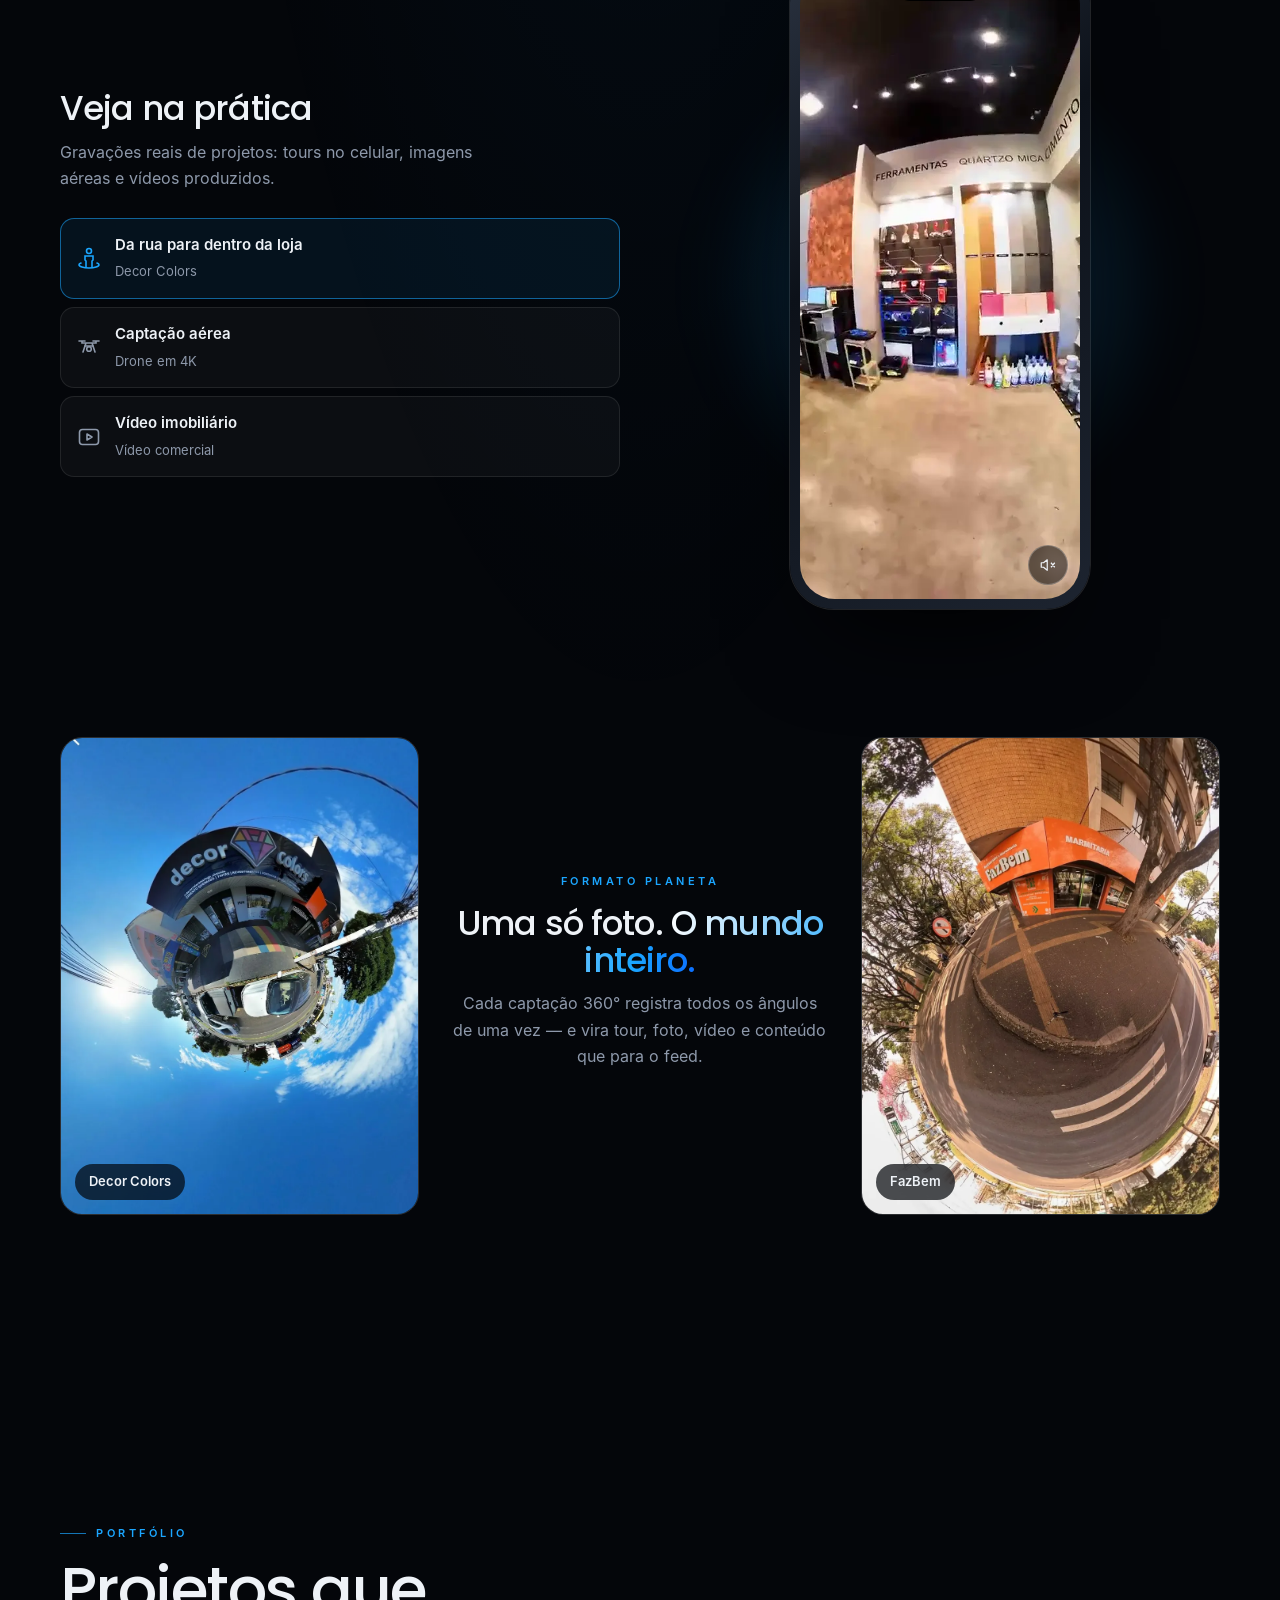
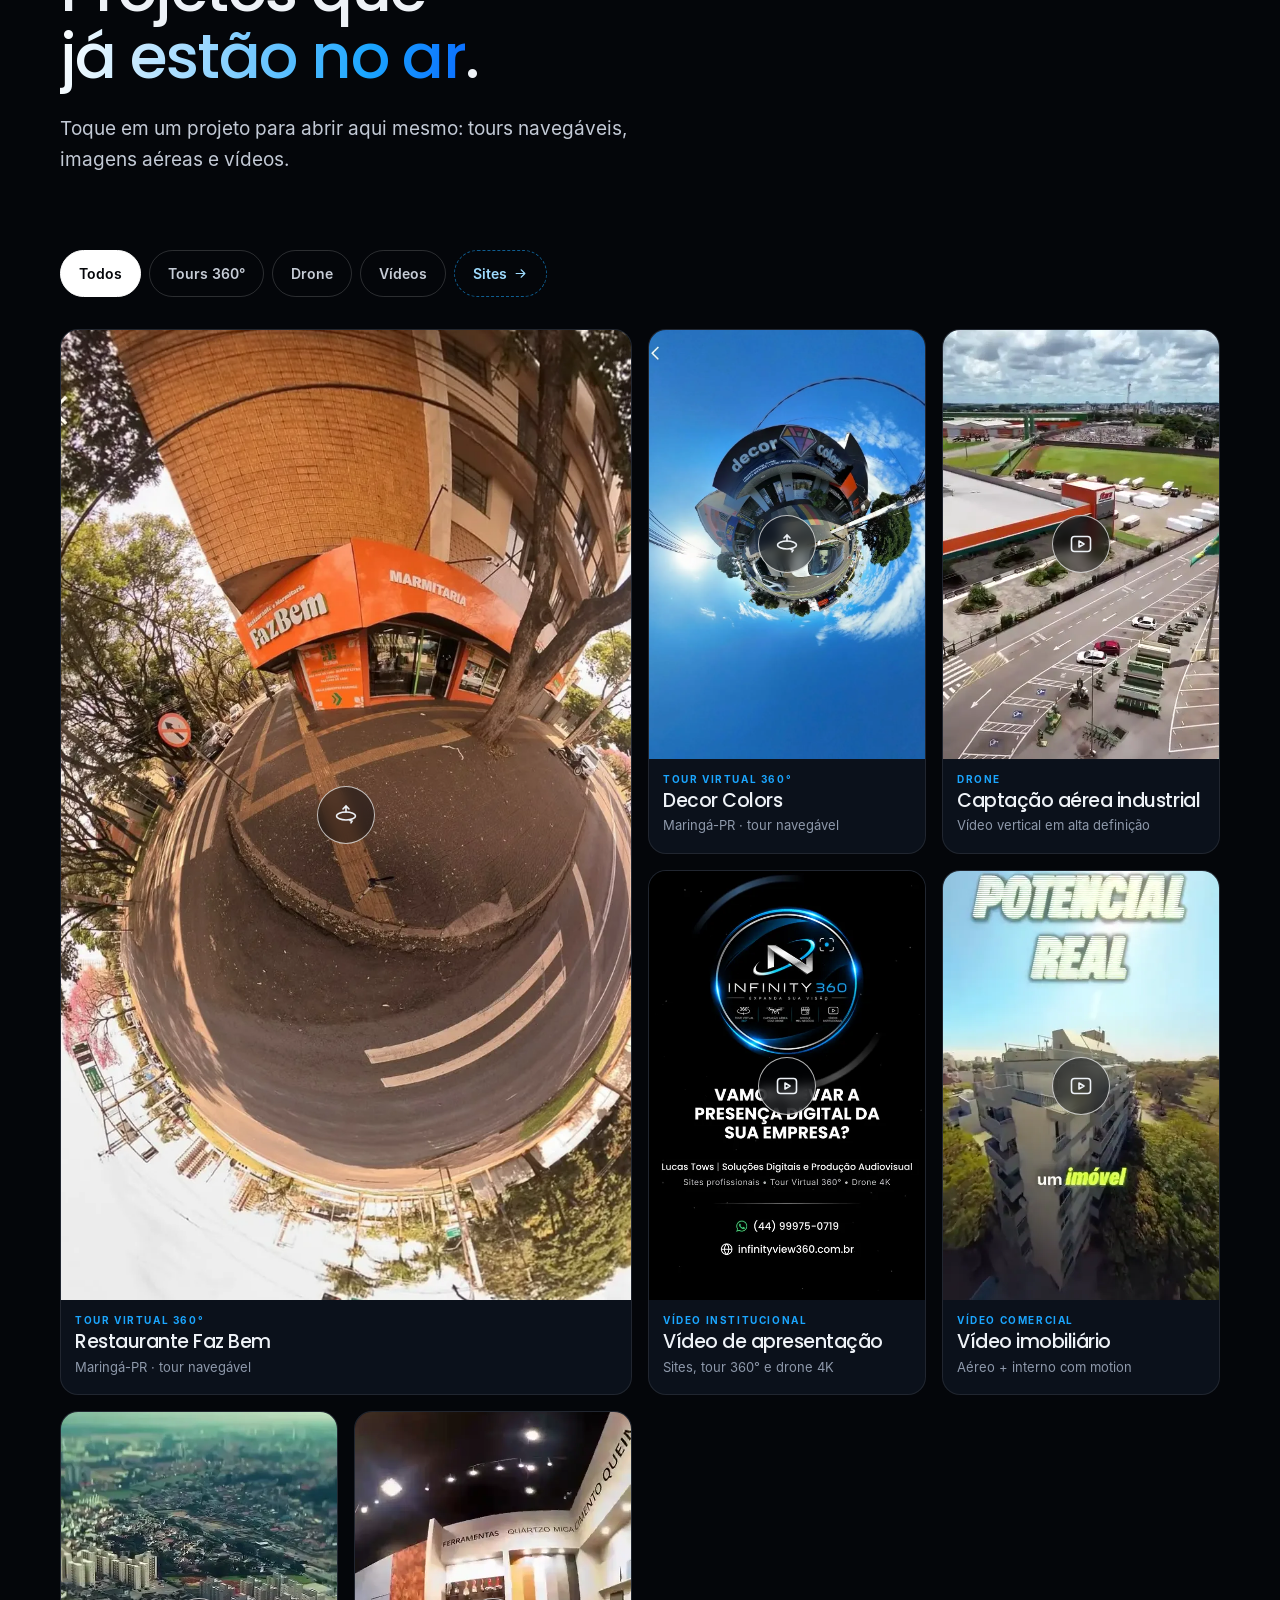
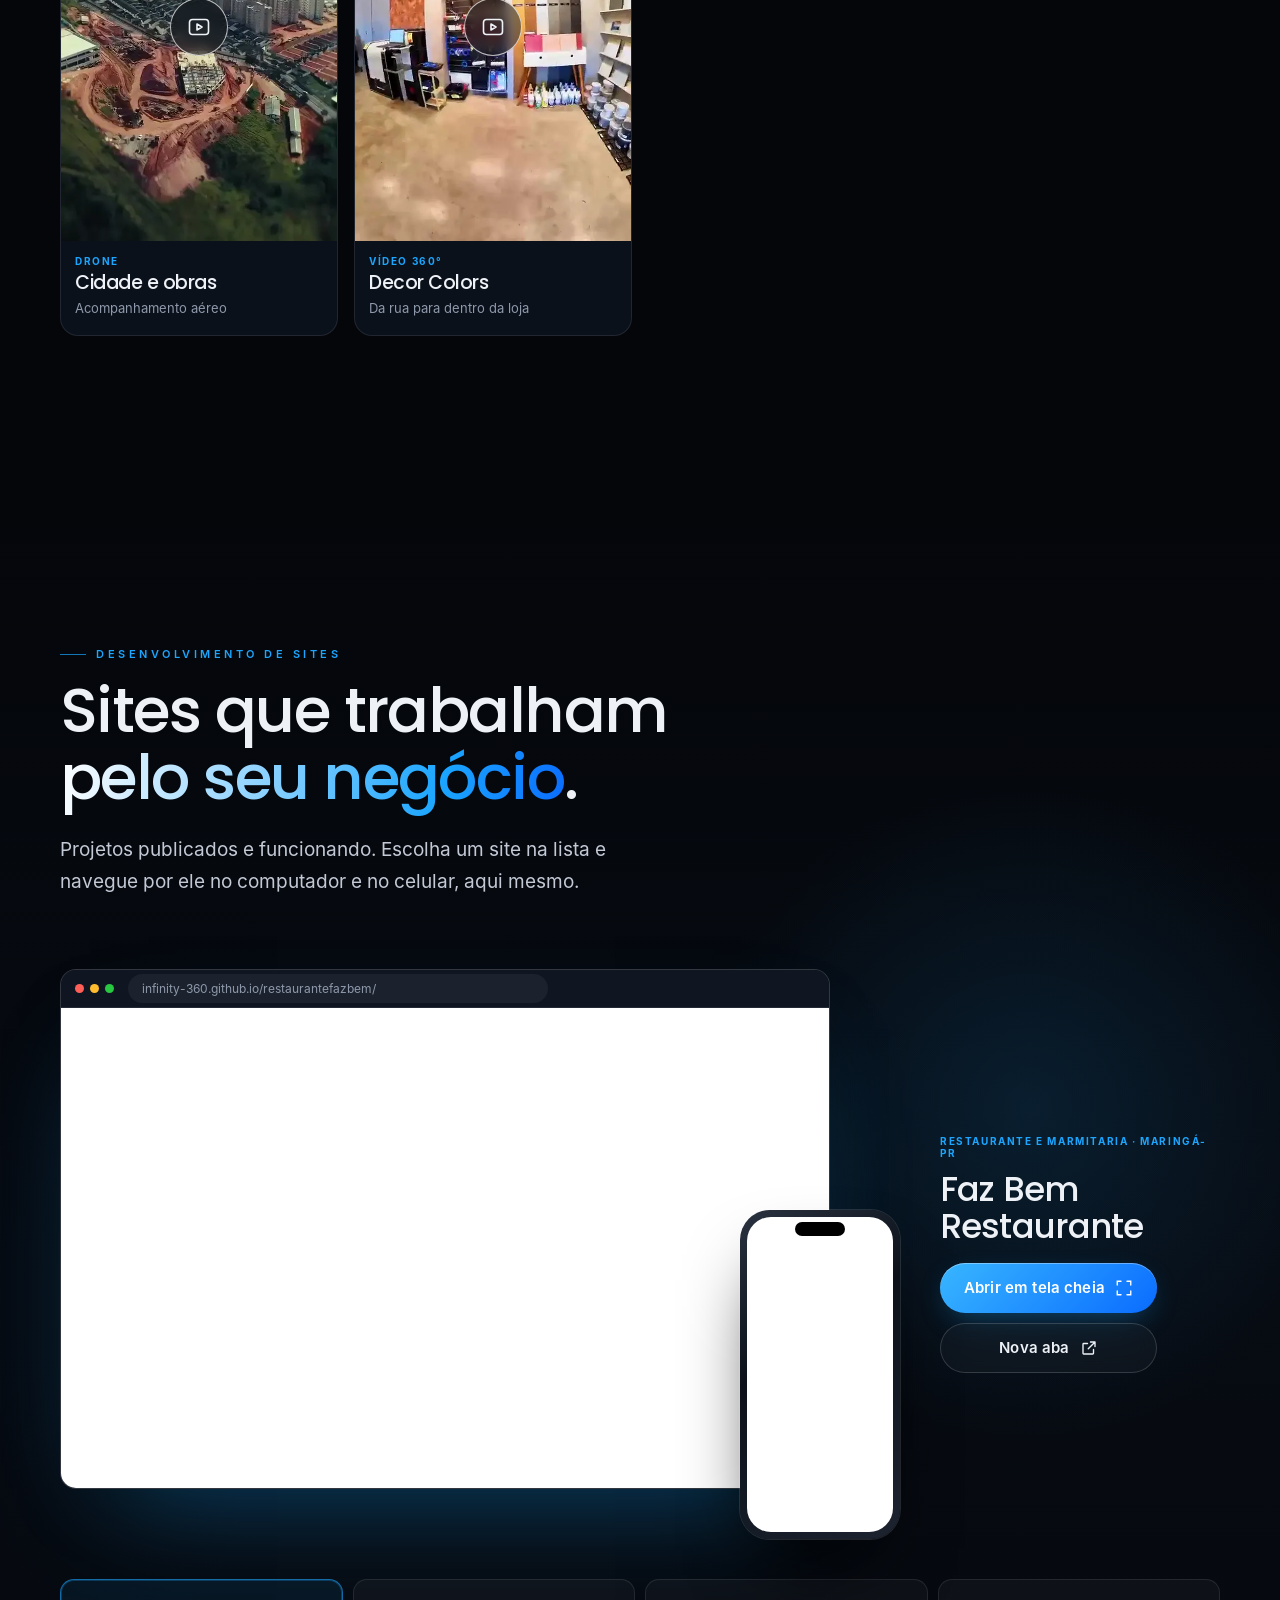
==== commit 5f0af61d: "Revert "Vitrine de sites: Garage Burger no lugar do Faz Bem e Brasa & Lenha no lugar da Hudson" This" ====
--- a/index.html
+++ b/index.html
@@ -498,7 +498,7 @@
     <div class="wd-stage reveal">
       <div class="wd-devices" id="wdDevices">
         <div class="wd-desktop">
-          <div class="wd-bar"><span class="tsb-dots"><i></i><i></i><i></i></span><span class="wd-url" id="wdUrl">infinity-360.github.io/garageburger/</span></div>
+          <div class="wd-bar"><span class="tsb-dots"><i></i><i></i><i></i></span><span class="wd-url" id="wdUrl">infinity-360.github.io/restaurantefazbem/</span></div>
           <div class="wd-screen" data-w="1440"></div>
         </div>
         <div class="wd-phone">
@@ -507,18 +507,18 @@
         </div>
       </div>
       <div class="wd-info">
-        <span class="pf-cat" id="wdSeg">Hamburgueria · Apucarana-PR</span>
-        <h3 class="h3" id="wdName">Garage Burger</h3>
+        <span class="pf-cat" id="wdSeg">Restaurante e marmitaria · Maringá-PR</span>
+        <h3 class="h3" id="wdName">Faz Bem Restaurante</h3>
         <div class="wd-actions">
           <button class="btn btn-primary" type="button" id="wdOpen">Abrir em tela cheia <svg><use href="#i-expand"/></svg></button>
-          <a class="btn btn-ghost" id="wdExt" href="https://infinity-360.github.io/garageburger/" target="_blank" rel="noopener">Nova aba <svg><use href="#i-ext"/></svg></a>
+          <a class="btn btn-ghost" id="wdExt" href="https://infinity-360.github.io/restaurantefazbem/" target="_blank" rel="noopener">Nova aba <svg><use href="#i-ext"/></svg></a>
         </div>
       </div>
     </div>
 
     <div class="wd-list" role="tablist" aria-label="Projetos de sites">
-        <button class="wd-item" role="tab" aria-selected="true" data-url="https://infinity-360.github.io/garageburger/" data-name="Garage Burger" data-seg="Hamburgueria" data-city="Apucarana-PR">
-          <span class="wd-item-name">Garage Burger</span><span class="wd-item-meta">Hamburgueria · Apucarana-PR</span><ul class="wd-tags"><li>Vídeo controlado pela rolagem</li><li>Cardápio online e pedidos pelo WhatsApp</li><li>Tour 360° integrado</li></ul>
+        <button class="wd-item" role="tab" aria-selected="true" data-url="https://infinity-360.github.io/restaurantefazbem/" data-name="Faz Bem Restaurante" data-seg="Restaurante e marmitaria" data-city="Maringá-PR">
+          <span class="wd-item-name">Faz Bem Restaurante</span><span class="wd-item-meta">Restaurante e marmitaria · Maringá-PR</span><ul class="wd-tags"><li>Vídeo controlado pela rolagem</li><li>Pedidos pelo iFood e WhatsApp</li><li>Tour 360° integrado</li></ul>
         </button>
         <button class="wd-item" role="tab" aria-selected="false" data-url="https://infinity-360.github.io/pardum/" data-name="Pardum Chip Performance" data-seg="Remapeamento e performance automotiva" data-city="Maringá-PR">
           <span class="wd-item-name">Pardum Chip Performance</span><span class="wd-item-meta">Remapeamento e performance automotiva · Maringá-PR</span><ul class="wd-tags"><li>Vídeo controlado pela rolagem</li><li>Contagiros animado</li><li>Contato pelo WhatsApp</li></ul>
@@ -535,8 +535,8 @@
         <button class="wd-item" role="tab" aria-selected="false" data-url="https://lucastows360.github.io/garage35site/" data-name="Garage 35 Auto Center" data-seg="Oficina mecânica" data-city="Apucarana-PR">
           <span class="wd-item-name">Garage 35 Auto Center</span><span class="wd-item-meta">Oficina mecânica · Apucarana-PR</span><ul class="wd-tags"><li>Tour virtual 360° na capa</li><li>Orçamento pelo WhatsApp</li></ul>
         </button>
-        <button class="wd-item" role="tab" aria-selected="false" data-url="https://infinity-360.github.io/brasaelenha/" data-name="Brasa &amp; Lenha Pizzaria" data-seg="Pizzaria e rodízio" data-city="Apucarana-PR">
-          <span class="wd-item-name">Brasa &amp; Lenha Pizzaria</span><span class="wd-item-meta">Pizzaria e rodízio · Apucarana-PR</span><ul class="wd-tags"><li>Vídeo controlado pela rolagem</li><li>Delivery pelo iFood e reservas pelo WhatsApp</li><li>Tour 360° integrado</li></ul>
+        <button class="wd-item" role="tab" aria-selected="false" data-url="https://lucastows360.github.io/barbeariahudson/" data-name="Hudson Barbearia" data-seg="Barbearia por assinatura" data-city="Apucarana-PR">
+          <span class="wd-item-name">Hudson Barbearia</span><span class="wd-item-meta">Barbearia por assinatura · Apucarana-PR</span><ul class="wd-tags"><li>Planos de assinatura em destaque</li><li>Localização e contato</li></ul>
         </button>
         <button class="wd-item" role="tab" aria-selected="false" data-url="https://lucastows360.github.io/criative-cv/" data-name="Criative Comunicação Visual" data-seg="Comunicação visual" data-city="Apucarana-PR">
           <span class="wd-item-name">Criative Comunicação Visual</span><span class="wd-item-meta">Comunicação visual · Apucarana-PR</span><ul class="wd-tags"><li>Catálogo de serviços</li><li>Orçamento pelo WhatsApp</li></ul>
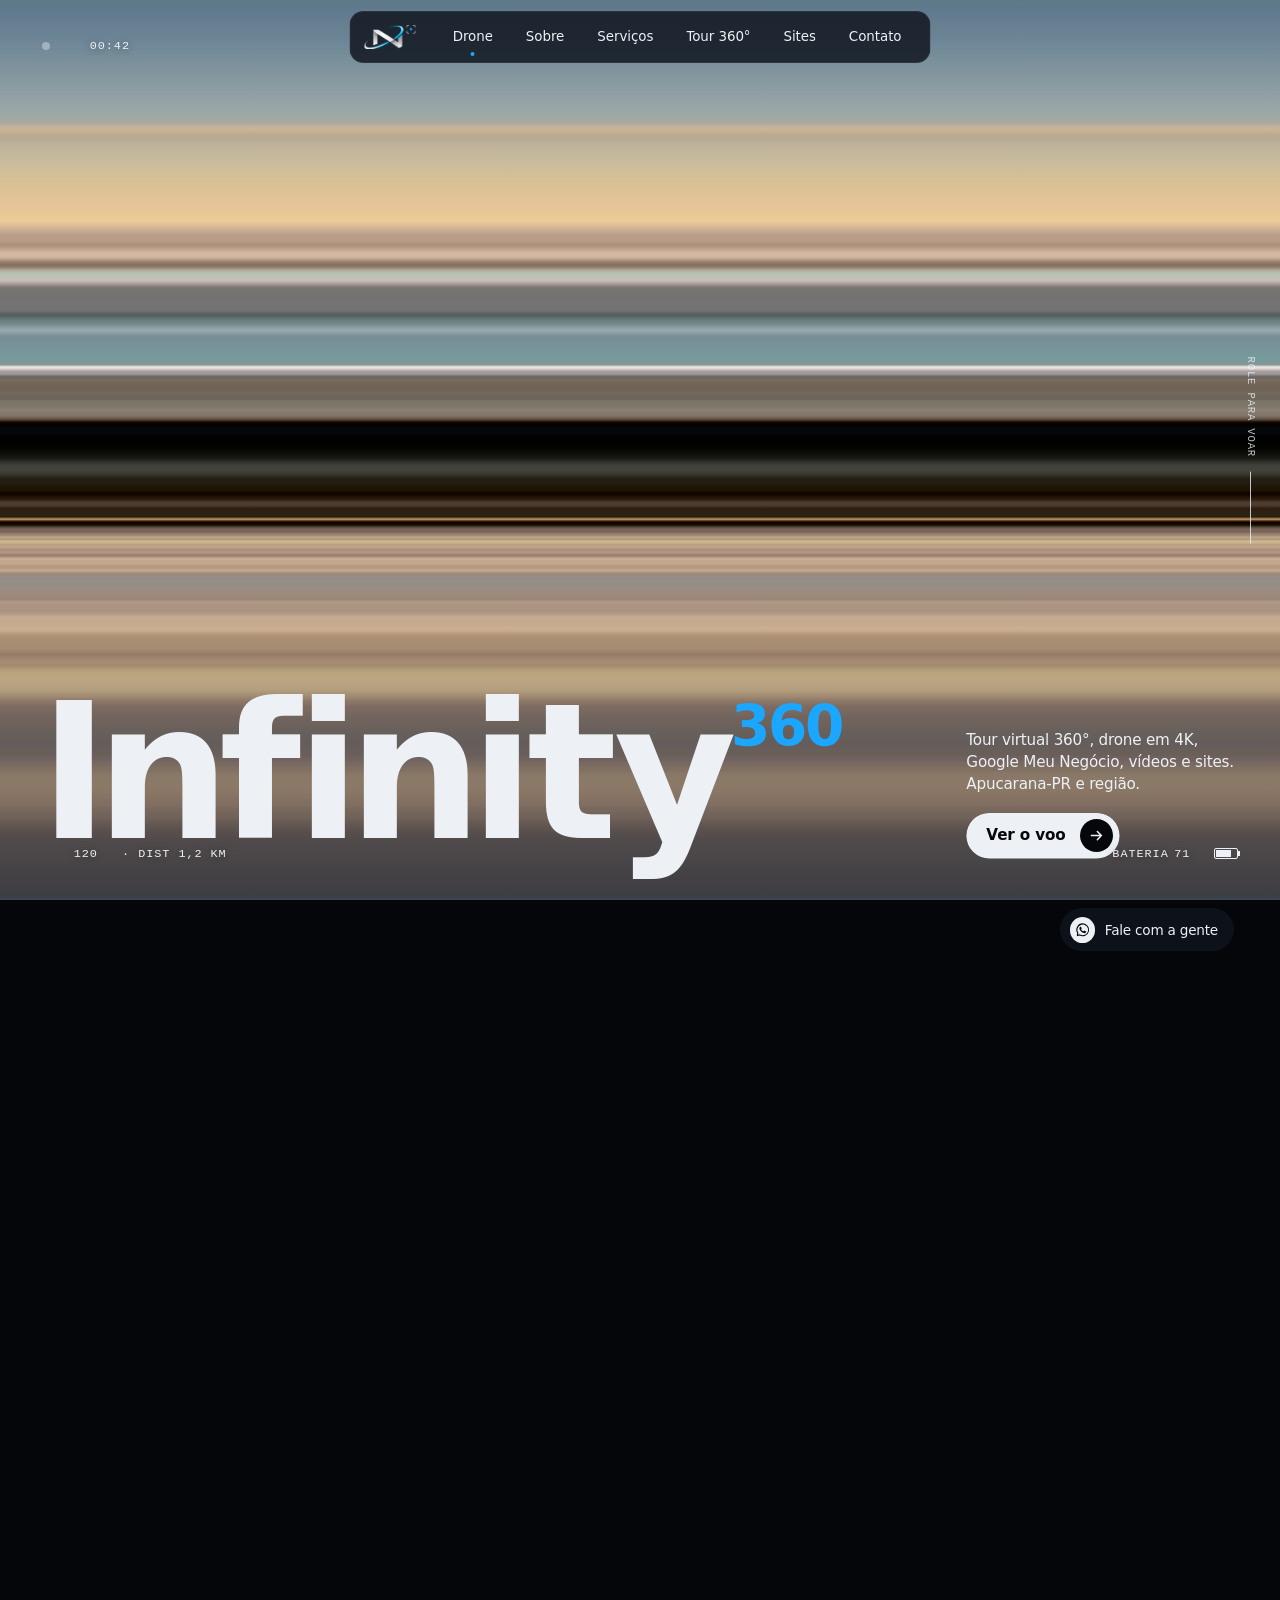
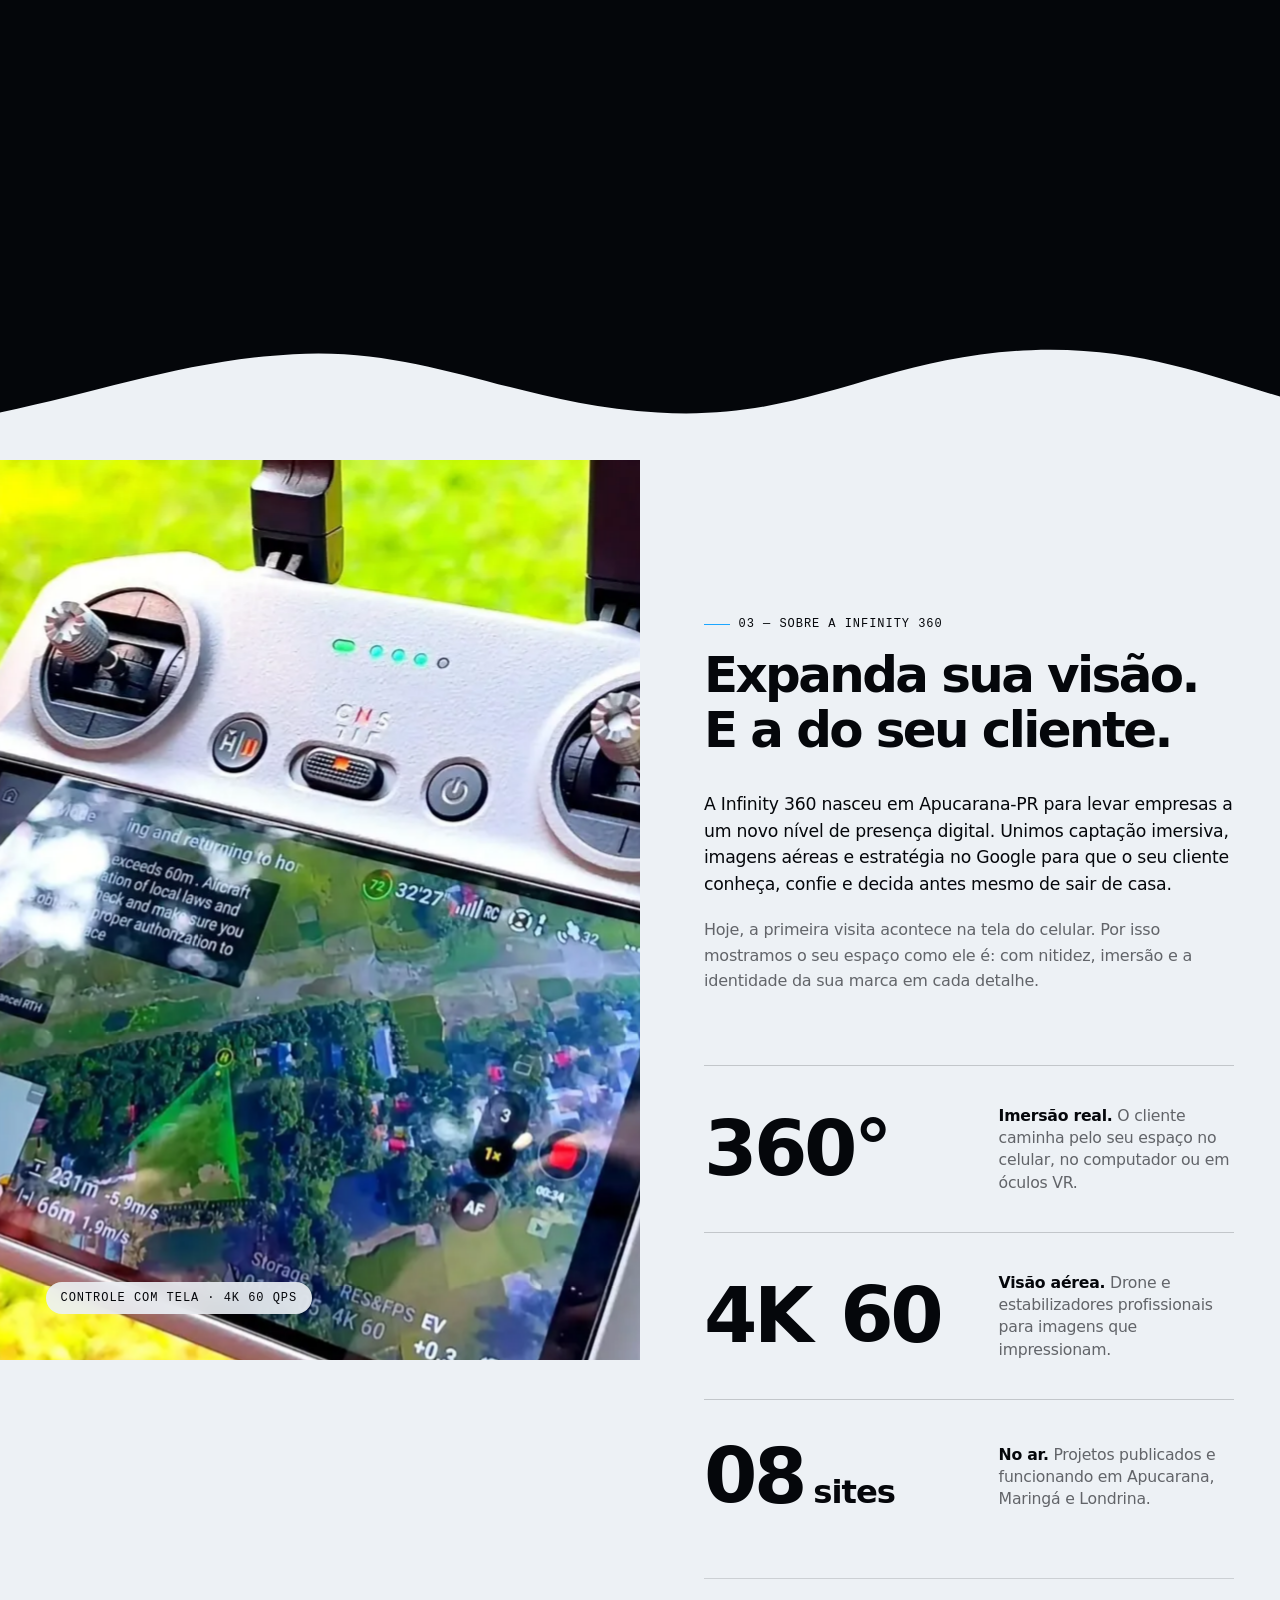
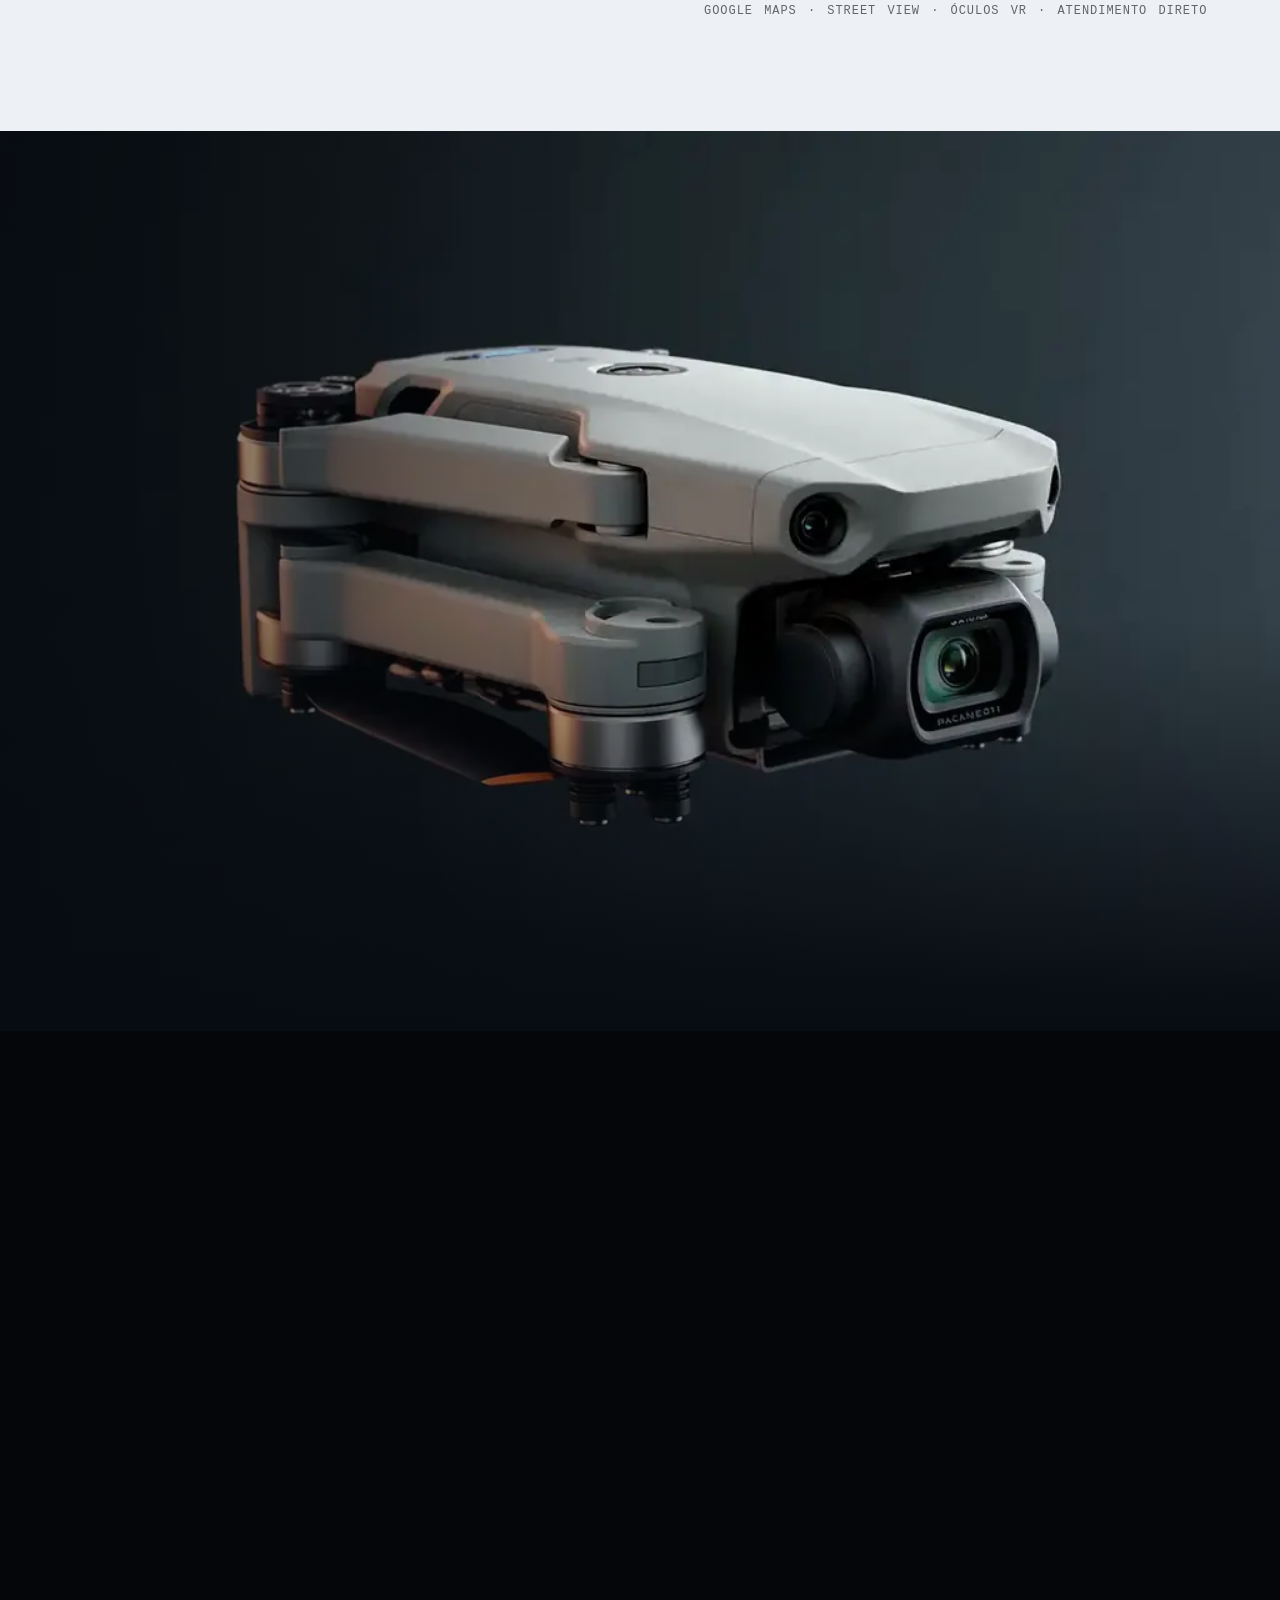
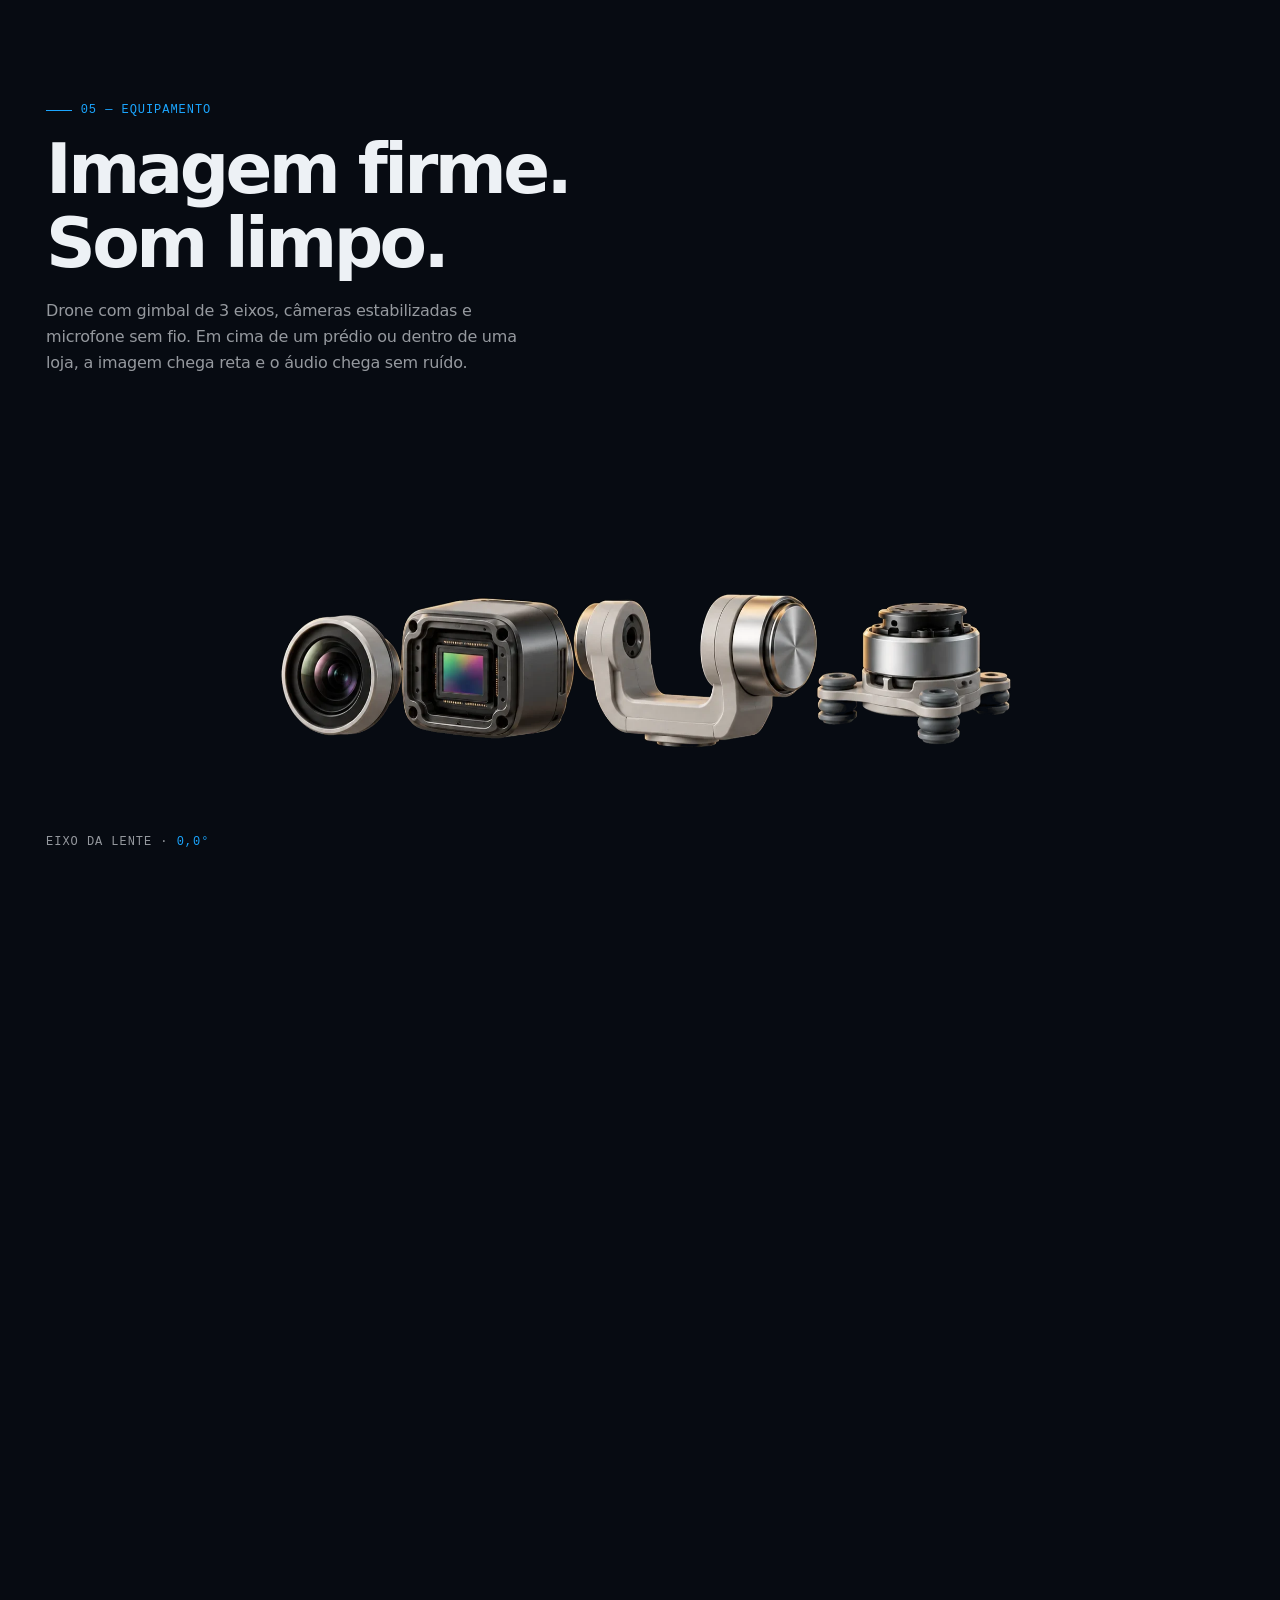
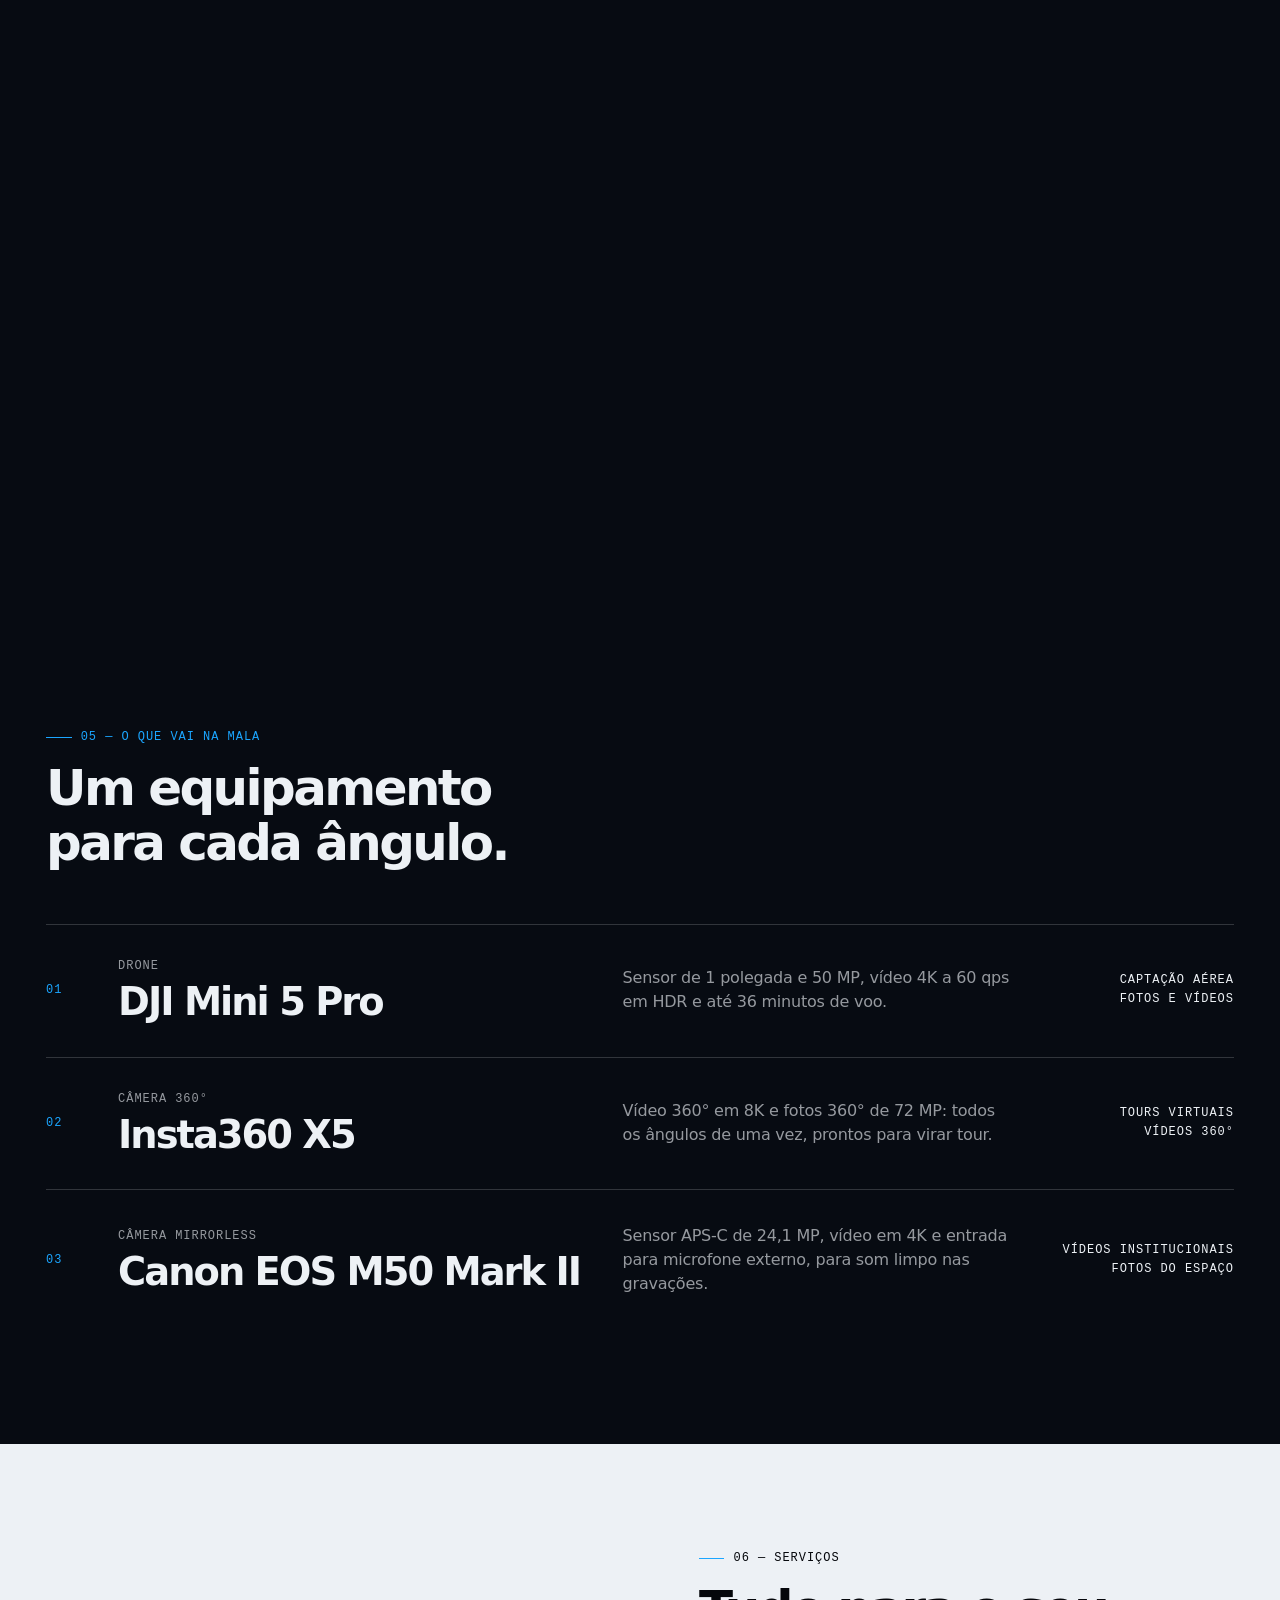
==== commit e02946a6: "Novo site da Infinity 360 com decolagem no scroll, equipamentos e sites navegáveis Troca o site ante" ====
--- a/index.html
+++ b/index.html
@@ -1,5 +1,5 @@
 <!doctype html>
-<html lang="pt-BR">
+<html lang="pt-BR" class="js-wait">
 <head>
 <meta charset="utf-8">
 <meta name="viewport" content="width=device-width, initial-scale=1, viewport-fit=cover">
@@ -12,7 +12,6 @@
 <link rel="canonical" href="https://infinityview360.com.br/">
 <!-- Google Search Console: cole aqui a meta de verificação -->
 <!-- <meta name="google-site-verification" content="SEU_CODIGO"> -->
-
 <meta property="og:type" content="website">
 <meta property="og:locale" content="pt_BR">
 <meta property="og:site_name" content="Infinity 360">
@@ -26,650 +25,433 @@
 <meta name="twitter:title" content="Infinity 360 | Expanda sua visão">
 <meta name="twitter:description" content="Tour virtual 360°, drone, Google Meu Negócio e vídeos institucionais.">
 <meta name="twitter:image" content="https://infinityview360.com.br/og-infinity360.jpg">
-
 <link rel="icon" type="image/png" href="favicon.png">
 <link rel="apple-touch-icon" href="apple-touch-icon.png">
 <link rel="manifest" href="site.webmanifest">
-<link rel="preload" href="poppins-medium.woff" as="font" type="font/woff" crossorigin>
-<link rel="preload" href="inter-regular.woff" as="font" type="font/woff" crossorigin>
-<link rel="preload" as="image" href="pano-360.jpg">
-<link rel="stylesheet" href="style.css">
-
+<link rel="preload" as="image" href="decolagem-00.webp" fetchpriority="high">
+<style>html.js-wait{background:#04060a}html.js-wait body{opacity:0}body{transition:opacity .6s cubic-bezier(.16,1,.3,1)}</style>
+<script>
+  document.documentElement.classList.add('js-wait');
+  setTimeout(function () { document.documentElement.classList.remove('js-wait'); }, 4000);
+</script>
 <script type="application/ld+json">
-{
-  "@context": "https://schema.org",
-  "@type": "ProfessionalService",
-  "@id": "https://infinityview360.com.br/#empresa",
-  "name": "Infinity 360",
-  "slogan": "Expanda sua visão",
-  "description": "Tour virtual 360°, captação aérea com drone, Google Meu Negócio, vídeos institucionais e sites profissionais.",
-  "url": "https://infinityview360.com.br/",
-  "logo": "https://infinityview360.com.br/icon-512.png",
-  "image": "https://infinityview360.com.br/og-infinity360.jpg",
-  "telephone": "+55-44-99975-0719",
-  "email": "infinity360tour@gmail.com",
-  "address": {
-    "@type": "PostalAddress",
-    "streetAddress": "Av. Jaboti, 230 - Jardim Menegazzo",
-    "addressLocality": "Apucarana",
-    "addressRegion": "PR",
-    "postalCode": "86802-000",
-    "addressCountry": "BR"
-  },
-  "hasMap": "https://www.google.com/maps/place/Av.+Jaboti,+230+-+Jardim+Menegazzo,+Apucarana+-+PR,+86802-000/data=!4m2!3m1!1s0x94ec9bd5d1fe7471:0xfb6362aaf8f8b214",
-  "makesOffer": [
-    {"@type":"Offer","itemOffered":{"@type":"Service","name":"Tour Virtual 360°"}},
-    {"@type":"Offer","itemOffered":{"@type":"Service","name":"Captação aérea com drone"}},
-    {"@type":"Offer","itemOffered":{"@type":"Service","name":"Google Meu Negócio"}},
-    {"@type":"Offer","itemOffered":{"@type":"Service","name":"Vídeos institucionais"}},
-    {"@type":"Offer","itemOffered":{"@type":"Service","name":"Sites e landing pages"}}
-  ]
-}
+{"@context":"https://schema.org","@type":"LocalBusiness","name":"Infinity 360","slogan":"Expanda sua visão","url":"https://infinityview360.com.br/","image":"https://infinityview360.com.br/og-infinity360.jpg","telephone":"+55 44 99975-0719","email":"infinity360tour@gmail.com","address":{"@type":"PostalAddress","streetAddress":"Av. Jaboti, 230 - Jardim Menegazzo","addressLocality":"Apucarana","addressRegion":"PR","postalCode":"86802-000","addressCountry":"BR"},"areaServed":"Apucarana-PR e região"}
 </script>
+  <script type="module" crossorigin src="./main-Cc2BgxBR.js"></script>
+  <link rel="stylesheet" crossorigin href="./style-dbdD2Jv4.css">
 </head>
-<body class="is-loading">
-
-<!-- Ícones (sprite) -->
+<body>
 <svg width="0" height="0" style="position:absolute" aria-hidden="true">
-  <symbol id="i-wa" viewBox="0 0 24 24"><path fill="currentColor" d="M12.04 2a9.9 9.9 0 0 0-8.5 15l-1.5 5 5.2-1.4A9.9 9.9 0 1 0 12.04 2Zm0 18.1a8.2 8.2 0 0 1-4.2-1.2l-.3-.2-3.1.8.8-3-.2-.3a8.2 8.2 0 1 1 7 3.9Zm4.5-6.1c-.2-.1-1.5-.7-1.7-.8-.2-.1-.4-.1-.6.1l-.8 1c-.1.2-.3.2-.5.1a6.7 6.7 0 0 1-3.3-2.9c-.3-.4.3-.4.8-1.4.1-.2 0-.3 0-.4l-.8-1.8c-.2-.5-.4-.4-.6-.4h-.5a1 1 0 0 0-.7.3 3 3 0 0 0-.9 2.2 5.2 5.2 0 0 0 1.1 2.7 11.8 11.8 0 0 0 4.5 4c1.7.7 2.3.8 3.2.7.5-.1 1.5-.6 1.7-1.2.2-.6.2-1.1.2-1.2-.1-.1-.3-.2-.5-.3Z"/></symbol>
-  <symbol id="i-arrow" viewBox="0 0 24 24"><path fill="none" stroke="currentColor" stroke-width="1.8" stroke-linecap="round" stroke-linejoin="round" d="M5 12h14m-6-6 6 6-6 6"/></symbol>
-  <symbol id="i-360" viewBox="0 0 24 24"><g fill="none" stroke="currentColor" stroke-width="1.6" stroke-linecap="round"><ellipse cx="12" cy="13" rx="9.5" ry="4"/><path d="M12 3v6M9 6l3-3 3 3"/><path d="m16 17.5 2 .6-1 1.7"/></g></symbol>
-  <symbol id="i-drone" viewBox="0 0 24 24"><g fill="none" stroke="currentColor" stroke-width="1.6" stroke-linecap="round"><path d="M2 6h6M16 6h6M5 6v2h14V6M9 8l-1 3h8l-1-3"/><circle cx="12" cy="14" r="2.3"/><path d="M8 11l-2 6M16 11l2 6"/></g></symbol>
-  <symbol id="i-store" viewBox="0 0 24 24"><g fill="none" stroke="currentColor" stroke-width="1.6" stroke-linejoin="round"><path d="M4 9v11h16V9M3 4h18l1 5H2l1-5Z"/><path d="M14.5 15.5a2.5 2.5 0 1 1-.8-1.9M12 15.5h2.5"/></g></symbol>
-  <symbol id="i-play" viewBox="0 0 24 24"><g fill="none" stroke="currentColor" stroke-width="1.6" stroke-linejoin="round"><rect x="2.5" y="4.5" width="19" height="15" rx="3"/><path d="m10 9 5 3-5 3V9Z"/></g></symbol>
-  <symbol id="i-web" viewBox="0 0 24 24"><g fill="none" stroke="currentColor" stroke-width="1.6" stroke-linecap="round"><rect x="2.5" y="4" width="19" height="16" rx="2.5"/><path d="M2.5 8.5h19M6 6.3h.01M8.5 6.3h.01M7 13l-2 2 2 2M17 13l2 2-2 2M13.5 12l-3 6"/></g></symbol>
-  <symbol id="i-pin" viewBox="0 0 24 24"><g fill="none" stroke="currentColor" stroke-width="1.6"><path d="M20 10c0 6-8 12-8 12S4 16 4 10a8 8 0 1 1 16 0Z"/><circle cx="12" cy="10" r="3"/></g></symbol>
-  <symbol id="i-mail" viewBox="0 0 24 24"><g fill="none" stroke="currentColor" stroke-width="1.6"><rect x="2.5" y="4.5" width="19" height="15" rx="2.5"/><path d="m3 6 9 7 9-7"/></g></symbol>
-  <symbol id="i-street" viewBox="0 0 24 24"><g fill="none" stroke="currentColor" stroke-width="1.6" stroke-linecap="round"><circle cx="12" cy="5" r="2.5"/><path d="M9 21v-6l-1-1v-4h8v4l-1 1v6"/><path d="M4 17c-1.3.5-2 1.1-2 1.7C2 20.5 6.5 22 12 22s10-1.5 10-3.3c0-.6-.7-1.2-2-1.7"/></g></symbol>
-  <symbol id="i-cam" viewBox="0 0 24 24"><g fill="none" stroke="currentColor" stroke-width="1.6" stroke-linejoin="round"><path d="M3 8h4l2-3h6l2 3h4v11H3V8Z"/><circle cx="12" cy="13" r="3.5"/></g></symbol>
-  <symbol id="i-phone" viewBox="0 0 24 24"><g fill="none" stroke="currentColor" stroke-width="1.6"><rect x="6" y="2.5" width="12" height="19" rx="2.5"/><path d="M11 18.5h2"/></g></symbol>
-  <symbol id="i-brand" viewBox="0 0 24 24"><g fill="none" stroke="currentColor" stroke-width="1.6" stroke-linejoin="round"><path d="M12 2.5 14.6 8l6 .7-4.5 4 1.3 6-5.4-3-5.4 3 1.3-6-4.5-4 6-.7L12 2.5Z"/></g></symbol>
-  <symbol id="i-chat" viewBox="0 0 24 24"><g fill="none" stroke="currentColor" stroke-width="1.6" stroke-linejoin="round"><path d="M21 11.5a8.5 8.5 0 0 1-12.4 7.6L3 21l1.9-5.4A8.5 8.5 0 1 1 21 11.5Z"/><path d="M8 10h8M8 13.5h5"/></g></symbol>
-  <symbol id="i-share" viewBox="0 0 24 24"><g fill="none" stroke="currentColor" stroke-width="1.6" stroke-linecap="round"><circle cx="18" cy="5" r="2.5"/><circle cx="6" cy="12" r="2.5"/><circle cx="18" cy="19" r="2.5"/><path d="m8.2 10.8 7.6-4.4M8.2 13.2l7.6 4.4"/></g></symbol>
-  <symbol id="i-close" viewBox="0 0 24 24"><path fill="none" stroke="currentColor" stroke-width="1.8" stroke-linecap="round" d="m6 6 12 12M18 6 6 18"/></symbol>
-  <symbol id="i-expand" viewBox="0 0 24 24"><path fill="none" stroke="currentColor" stroke-width="1.8" stroke-linecap="round" d="M8 3H3v5m13-5h5v5M3 16v5h5m13-5v5h-5"/></symbol>
-  <symbol id="i-ext" viewBox="0 0 24 24"><path fill="none" stroke="currentColor" stroke-width="1.8" stroke-linecap="round" stroke-linejoin="round" d="M14 4h6v6M20 4l-9 9M18 14v5a1 1 0 0 1-1 1H5a1 1 0 0 1-1-1V7a1 1 0 0 1 1-1h5"/></symbol>
-  <symbol id="i-check" viewBox="0 0 24 24"><path fill="none" stroke="currentColor" stroke-width="2" stroke-linecap="round" stroke-linejoin="round" d="m5 12.5 4.5 4.5L19 7.5"/></symbol>
-  <symbol id="i-insta" viewBox="0 0 24 24"><g fill="none" stroke="currentColor" stroke-width="1.6"><rect x="3" y="3" width="18" height="18" rx="5"/><circle cx="12" cy="12" r="4"/><path d="M17.5 6.5h.01"/></g></symbol>
-  <symbol id="i-sound" viewBox="0 0 24 24"><path fill="none" stroke="currentColor" stroke-width="1.6" stroke-linejoin="round" d="M11 5 6 9H3v6h3l5 4V5Zm4 4a4 4 0 0 1 0 6m3-9a8 8 0 0 1 0 12"/></symbol>
-  <symbol id="i-mute" viewBox="0 0 24 24"><path fill="none" stroke="currentColor" stroke-width="1.6" stroke-linejoin="round" d="M11 5 6 9H3v6h3l5 4V5Zm5 4 5 6m0-6-5 6"/></symbol>
+  <symbol id="i-arrow" viewBox="0 0 16 16"><path d="M2.5 8h10.5M8.8 3.7 13 8l-4.2 4.3" fill="none" stroke="currentColor" stroke-width="1.6" stroke-linecap="round" stroke-linejoin="round"/></symbol>
+  <symbol id="i-wa" viewBox="0 0 24 24"><path fill="currentColor" d="M12 2.2a9.7 9.7 0 0 0-8.3 14.8L2.3 21.8l4.9-1.3A9.7 9.7 0 1 0 12 2.2Zm0 17.7a8 8 0 0 1-4.1-1.1l-.3-.2-2.9.8.8-2.8-.2-.3A8 8 0 1 1 12 19.9Zm4.4-6c-.2-.1-1.4-.7-1.7-.8-.2-.1-.4-.1-.5.1l-.8.9c-.1.2-.3.2-.5.1a6.6 6.6 0 0 1-3.3-2.9c-.2-.4.2-.4.7-1.3.1-.2 0-.3 0-.4l-.8-1.8c-.2-.5-.4-.4-.5-.4h-.5a.9.9 0 0 0-.7.3 2.8 2.8 0 0 0-.9 2.1 4.9 4.9 0 0 0 1 2.6 11.2 11.2 0 0 0 4.3 3.8c1.6.7 2.2.7 3 .6a2.6 2.6 0 0 0 1.7-1.2 2.1 2.1 0 0 0 .2-1.2c-.1-.2-.3-.3-.5-.4Z"/></symbol>
 </svg>
 
-<!-- ===================== INTRO / ANIMAÇÃO DA LOGO ===================== -->
-<div id="intro" aria-hidden="true">
-  <div class="intro-grid"></div>
-  <div class="intro-stage">
-    <div class="intro-mark">
-      <svg class="intro-orbit" viewBox="0 0 400 240" preserveAspectRatio="none"><defs><linearGradient id="og" x1="0" x2="1"><stop offset="0" stop-color="#fff" stop-opacity=".9"/><stop offset=".6" stop-color="#1BA6FF"/><stop offset="1" stop-color="#7fd0ff"/></linearGradient></defs><ellipse cx="200" cy="128" rx="186" ry="74" transform="rotate(-18 200 128)" fill="none" stroke="url(#og)" stroke-width="3" pathLength="1"/></svg>
-      <img class="intro-n" src="logo-n.png" alt="" width="388" height="234">
-      <img class="intro-focus" src="logo-focus.png" alt="" width="90" height="84">
-      <span class="intro-flare"></span>
-    </div>
-    <div class="intro-word"><img src="logo-wordmark.png" alt="" width="1064" height="130"></div>
-    <div class="intro-load"><i></i></div>
-  </div>
-  <button class="intro-skip" type="button">Pular intro</button>
-</div>
-
-<a class="skip-link" href="#conteudo">Pular para o conteúdo</a>
-
-<!-- ===================== HEADER ===================== -->
-<header class="header" id="topo">
-  <div class="header-in">
-    <a href="#inicio" class="brand" aria-label="Infinity 360 — início">
-      <img src="logo-horizontal.png" alt="Infinity 360 — Expanda sua visão" width="517" height="97">
-    </a>
-    <nav class="nav" aria-label="Navegação principal">
-      <a href="#sobre">Sobre</a>
-      <a href="#servicos">Serviços</a>
-      <a href="#experiencia">Tour 360°</a>
-      <a href="#portfolio">Portfólio</a>
-      <a href="#sites">Sites</a>
-      <a href="#processo">Como funciona</a>
-      <a href="#contato">Contato</a>
-    </nav>
-    <div class="header-cta">
-      <a href="#contato" class="btn btn-primary btn-sm" data-service="">Solicitar orçamento</a>
-      <button class="burger" type="button" aria-label="Abrir menu" aria-expanded="false" aria-controls="menu-mobile"><span></span><span></span></button>
-    </div>
-  </div>
-  <div class="scroll-progress"><i></i></div>
-</header>
-
-<div class="menu-mobile" id="menu-mobile" hidden>
-  <nav aria-label="Menu mobile">
-    <a href="#sobre"><small>01</small>Sobre</a>
-    <a href="#servicos"><small>02</small>Serviços</a>
-    <a href="#experiencia"><small>03</small>Tour 360°</a>
-    <a href="#portfolio"><small>04</small>Portfólio</a>
-    <a href="#sites"><small>05</small>Sites</a>
-    <a href="#processo"><small>06</small>Como funciona</a>
-    <a href="#contato"><small>07</small>Contato</a>
-  </nav>
-  <a class="btn btn-wa btn-block" href="https://wa.me/5544999750719?text=Ol%C3%A1%2C%20Infinity%20360!%20Vim%20pelo%20site%20e%20gostaria%20de%20um%20or%C3%A7amento." target="_blank" rel="noopener"><svg><use href="#i-wa"/></svg>Falar no WhatsApp</a>
-</div>
-
-<main id="conteudo">
-
-<!-- ===================== 01 HERO ===================== -->
-<section class="hero" id="inicio" aria-label="Apresentação">
-  <div class="hero-pano" id="heroPano" aria-hidden="true">
-    <canvas id="panoCanvas"></canvas>
-    <img class="pano-fallback" src="pano-360.jpg" alt="">
-  </div>
-  <div class="hero-shade" aria-hidden="true"></div>
-  <div class="hero-grid-lines" aria-hidden="true"></div>
-
-  <div class="container hero-in">
-    <div class="hero-copy">
-      <p class="kicker hero-anim"><span class="dot"></span>Tour virtual · Drone · Google · Vídeo</p>
-      <h1 class="hero-title">
-        <span class="line"><span>Seu negócio,</span></span>
-        <span class="line"><span>visto por <em>todos</em></span></span>
-        <span class="line"><span>os <em class="grad">ângulos.</em></span></span>
-      </h1>
-      <p class="hero-sub hero-anim">Tour virtual 360°, captação aérea com drone, Google Meu Negócio e vídeos institucionais para empresas que querem ser encontradas, visitadas e escolhidas — antes mesmo da primeira visita.</p>
-      <div class="hero-actions hero-anim">
-        <a href="#contato" class="btn btn-primary btn-lg magnetic">Solicitar orçamento <svg><use href="#i-arrow"/></svg></a>
-        <a href="#servicos" class="btn btn-ghost btn-lg">Conhecer os serviços <svg><use href="#i-arrow"/></svg></a>
-      </div>
-      <p class="hero-hint hero-anim"><svg><use href="#i-360"/></svg> Arraste o fundo para girar em 360°</p>
-    </div>
-
-    <aside class="tour-card hero-anim" aria-label="Projetos em destaque" data-tour-card>
-      <span class="tour-card-tag"><i></i>Explore um projeto real</span>
-      <div class="tour-switch" role="tablist" aria-label="Escolha um tour">
-        <button type="button" role="tab" aria-selected="true" data-tour-key="faz-bem">Restaurante Faz Bem</button>
-        <button type="button" role="tab" aria-selected="false" data-tour-key="decor-colors">Decor Colors</button>
-      </div>
-      <div class="tour-card-frame">
-        <div class="tour-card-preview" data-tour-preview>
-          <div class="tsp-pano" aria-hidden="true"></div>
-          <div class="tour-card-glass">
-            <span class="badge-360">Tour virtual 360°</span>
-            <p class="eyebrow">Uma experiência imersiva</p>
-            <h2>Explore <span data-tf="name">Restaurante Faz Bem</span> <em>em 360°</em></h2>
-            <p class="tour-card-desc" data-tf="desc">Da calçada ao salão: conheça o restaurante por dentro antes mesmo de chegar.</p>
-            <div class="tour-card-stats"><span>Navegue pelo celular ou computador</span></div>
+<!-- ===================== NAV ===================== -->
+<nav class="nav is-hidden is-still" aria-label="Navegação principal">
+  <a class="nav__brand" href="#voo" aria-label="Infinity 360 — início"><img src="logo-symbol.png" alt="" width="498" height="235"></a>
+  <a href="#voo" data-nav="voo"><span class="roll" data-t="Drone"><span>Drone</span></span></a>
+  <a href="#sobre" data-nav="sobre"><span class="roll" data-t="Sobre"><span>Sobre</span></span></a>
+  <a href="#servicos" data-nav="servicos"><span class="roll" data-t="Serviços"><span>Serviços</span></span></a>
+  <a href="#tour" data-nav="tour"><span class="roll" data-t="Tour 360°"><span>Tour 360°</span></span></a>
+  <a href="#sites" data-nav="sites"><span class="roll" data-t="Sites"><span>Sites</span></span></a>
+  <a href="#contato" data-nav="contato"><span class="roll" data-t="Contato"><span>Contato</span></span></a>
+</nav>
+
+<main class="page">
+
+<!-- ===================== 01–02 PALCO ===================== -->
+<section class="stage" id="voo" aria-label="Captação aérea com drone">
+  <div class="stage__pin">
+    <div class="stage__world"><canvas class="stage__take" aria-hidden="true"></canvas><div class="stage__dim"></div></div>
+    <div class="stage__shade" aria-hidden="true"></div>
+
+    <div class="hero">
+      <h1 class="sr">Infinity 360 — tour virtual 360°, captação aérea com drone, Google Meu Negócio, vídeos e sites em Apucarana-PR</h1>
+      <div class="wordmark hero__word" aria-hidden="true"><span class="wm__l"><span>I</span></span><span class="wm__l"><span>n</span></span><span class="wm__l"><span>f</span></span><span class="wm__l"><span>i</span></span><span class="wm__l"><span>n</span></span><span class="wm__l"><span>i</span></span><span class="wm__l"><span>t</span></span><span class="wm__l"><span>y</span></span><span class="wm__sup"><span>360</span></span></div>
+      <div class="hero__aside">
+        <p class="hero__p" data-split>Tour virtual 360°, drone em 4K,<br>Google Meu Negócio, vídeos e sites.<br>Apucarana-PR e região.</p>
+        <a href="#voo" class="pill hero__pill" data-autopilot><span class="roll" data-t="Ver o voo"><span>Ver o voo</span></span><span class="pill__arrow"><svg><use href="#i-arrow"/></svg></span></a>
+      </div>
+      <div class="hero__cue mono" aria-hidden="true"><span>Role para voar</span><i></i></div>
+    </div>
+
+    <div class="alt" aria-hidden="true">
+      <div class="alt__ruler"><div class="alt__track"></div></div>
+      <span class="alt__mark"></span>
+      <div class="alt__read"><span class="mono">Altitude</span><b class="alt__v">000 m</b><span class="mono alt__t">T+00,0 s</span></div>
+    </div>
+
+    <div class="beat beat--foot" data-beat="A">
+      <p class="lbl mono"><span data-split>01 — Decolagem</span></p>
+      <h2 class="h-video" data-split>Seu negócio,<br>visto de cima.</h2>
+      <p class="beat__p" data-split>Fotos e vídeos aéreos em 4K de fachadas, imóveis, indústrias, obras e eventos.</p>
+    </div>
+    <div class="beat beat--foot" data-beat="B">
+      <p class="lbl mono"><span data-split>01 — Subida</span></p>
+      <h2 class="h-video" data-split>Ângulos que o chão<br>não alcança.</h2>
+      <p class="beat__p" data-split>Planejamos o voo conforme o horário e a luz, para valorizar a estrutura, a localização e o entorno.</p>
+    </div>
+    <div class="beat beat--foot" data-beat="C">
+      <p class="lbl mono"><span data-split>01 — 120 metros</span></p>
+      <h2 class="h-video" data-split>A localização inteira<br>cabe num quadro só.</h2>
+    </div>
+
+    <div class="ctrl" aria-hidden="true">
+      <div class="ctrl__body"><i class="ctrl__stick ctrl__stick--l"></i><i class="ctrl__stick ctrl__stick--r"></i></div>
+      <div class="ctrl__screen">
+        <canvas class="stage__len"></canvas>
+        <div class="hud">
+          <i class="hud__c hud__c--tl"></i><i class="hud__c hud__c--tr"></i><i class="hud__c hud__c--bl"></i><i class="hud__c hud__c--br"></i>
+          <p class="hud__rec mono"><i></i>REC <b class="hud__time">00:41</b></p>
+          <p class="hud__tr mono">4K 60 · ISO 100 · 1/120</p>
+          <div class="hud__aim"><i class="hud__hz"></i><i class="hud__ring"></i></div>
+          <p class="hud__bl mono">ALT <b class="hud__alt">120</b> m<span class="hud__dist"> · DIST <b class="hud__d">1,2</b> km</span></p>
+          <p class="hud__br mono"><span class="hud__batw">Bateria </span><b class="hud__bat">71</b>% <i class="hud__batt"><i></i></i></p>
+          <i class="hud__bar"><i></i></i>
+        </div>
+      </div>
+    </div>
+
+    <div class="beat beat--center" data-beat="D">
+      <p class="lbl mono"><span data-split>02 — Ao vivo</span></p>
+      <p class="beat__p" data-split>O que o drone filma chega na tela do controle, em 4K.</p>
+    </div>
+    <div class="beat beat--left" data-beat="E">
+      <p class="lbl mono"><span data-split>02 — O que ele vê</span></p>
+      <h2 class="h-video" data-split>Dimensão, entorno<br>e localização<br>num plano só.</h2>
+    </div>
+    <div class="beat beat--left" data-beat="F">
+      <p class="lbl mono"><span data-split>02 — Pronto para usar</span></p>
+      <h2 class="h-video" data-split>Para o site,<br>os Reels<br>e os anúncios.</h2>
+      <p class="beat__p" data-split>Edição com trilha e cortes, na vertical e na horizontal, entregue pronta para divulgar.</p>
+    </div>
+  </div>
+</section>
+
+<!-- ===================== 03 SOBRE ===================== -->
+<section class="spec light" id="sobre">
+  <svg class="dune" viewBox="0 0 1440 140" preserveAspectRatio="none" aria-hidden="true"><path d="M0 140V92C120 70 210 40 330 34c150-8 250 50 410 58 170 9 250-56 420-62 120-4 200 26 280 46v72Z"/></svg>
+  <div class="spec__grid">
+    <div class="spec__media">
+      <div class="spec__sticky">
+        <figure class="spec__fig"><img src="drone-controle-4k.webp" alt="Controle do drone da Infinity 360 exibindo captação aérea em 4K 60fps" width="1000" height="1252" loading="lazy"></figure>
+        <span class="spec__seal mono">Controle com tela · 4K 60 qps</span>
+      </div>
+    </div>
+    <div class="spec__copy">
+      <p class="lbl mono" data-reveal><span data-split>03 — Sobre a Infinity 360</span></p>
+      <h2 class="h-spec" data-split data-reveal>Expanda sua visão.<br>E a do seu cliente.</h2>
+      <p class="spec__lead" data-split data-reveal>A Infinity 360 nasceu em Apucarana-PR para levar empresas a um novo nível de presença digital. Unimos captação imersiva, imagens aéreas e estratégia no Google para que o seu cliente conheça, confie e decida antes mesmo de sair de casa.</p>
+      <p class="spec__p" data-split data-reveal>Hoje, a primeira visita acontece na tela do celular. Por isso mostramos o seu espaço como ele é: com nitidez, imersão e a identidade da sua marca em cada detalhe.</p>
+      <ul class="spec__rows">
+        <li class="spec__row"><div class="rule"></div><div class="spec__in"><p class="spec__num"><span class="odo" data-odo="360°">360°</span></p><p class="spec__txt"><b>Imersão real.</b> O cliente caminha pelo seu espaço no celular, no computador ou em óculos VR.</p></div></li>
+        <li class="spec__row"><div class="rule"></div><div class="spec__in"><p class="spec__num"><span class="odo" data-odo="4K 60">4K 60</span></p><p class="spec__txt"><b>Visão aérea.</b> Drone e estabilizadores profissionais para imagens que impressionam.</p></div></li>
+        <li class="spec__row"><div class="rule"></div><div class="spec__in"><p class="spec__num"><span class="odo" data-odo="08">08</span><span class="spec__u">sites</span></p><p class="spec__txt"><b>No ar.</b> Projetos publicados e funcionando em Apucarana, Maringá e Londrina.</p></div></li>
+      </ul>
+      <p class="mono spec__foot">Google Maps · Street View · Óculos VR · Atendimento direto</p>
+    </div>
+  </div>
+</section>
+
+<!-- ===================== 04 EQUIPAMENTO (ABRE) ===================== -->
+<section class="unfold" id="equipamento" aria-label="Equipamento">
+  <div class="unfold__pin">
+    <canvas class="unfold__cv" aria-hidden="true"></canvas>
+    <div class="unfold__shade" aria-hidden="true"></div>
+    <div class="beat beat--foot" data-beat="A">
+      <p class="lbl mono"><span data-split>04 — Na mala</span></p>
+      <h2 class="h-video" data-split>Tira da mochila,<br>abre os braços.</h2>
+      <p class="beat__p" data-split>Vamos até o seu negócio com o drone DJI Mini 5 Pro, a Insta360 X5, a Canon EOS M50 Mark II e microfone sem fio.</p>
+    </div>
+    <div class="beat beat--foot" data-beat="B">
+      <p class="lbl mono"><span data-split>04 — Plano de voo</span></p>
+      <h2 class="h-video" data-split>Roteiro, horário<br>e luz definidos antes.</h2>
+      <p class="beat__p" data-split>Cada voo é planejado para valorizar a estrutura, a localização e os pontos fortes do seu projeto.</p>
+    </div>
+  </div>
+</section>
+
+<!-- ===================== 05 CÂMERA ===================== -->
+<section class="cam" aria-label="Câmera estabilizada">
+  <div class="cam__pin">
+    <div class="cam__head">
+      <p class="lbl mono cam__lbl" data-reveal><span data-split>05 — Equipamento</span></p>
+      <h2 class="h-sec" data-split data-reveal>Imagem firme.<br>Som limpo.</h2>
+      <p class="cam__p" data-split data-reveal>Drone com gimbal de 3 eixos, câmeras estabilizadas e microfone sem fio. Em cima de um prédio ou dentro de uma loja, a imagem chega reta e o áudio chega sem ruído.</p>
+    </div>
+    <div class="gimbal" aria-hidden="true">
+      <div class="gimbal__rail">
+        <span class="gimbal__axis"></span>
+        <img class="gimbal__part" data-part="1" src="gimbal-1.webp" alt="" width="291" height="350">
+        <img class="gimbal__part" data-part="2" src="gimbal-2.webp" alt="" width="394" height="350">
+        <img class="gimbal__part" data-part="3" src="gimbal-3.webp" alt="" width="514" height="350">
+        <img class="gimbal__part" data-part="4" src="gimbal-4.webp" alt="" width="422" height="350">
+        <div class="gimbal__tag" data-part="1"><i></i><p class="mono"><b>01 Lente</b><span>4K a 60 qps</span></p></div>
+        <div class="gimbal__tag" data-part="2"><i></i><p class="mono"><b>02 Sensor</b><span>cores fiéis</span></p></div>
+        <div class="gimbal__tag" data-part="3"><i></i><p class="mono"><b>03 Gimbal</b><span>3 eixos</span></p></div>
+        <div class="gimbal__tag" data-part="4"><i></i><p class="mono"><b>04 Base</b><span>amortecida</span></p></div>
+      </div>
+    </div>
+    <p class="mono gimbal__read">Eixo da lente · <b>0,0°</b></p>
+  </div>
+  <div class="kit">
+    <div class="kit__head">
+      <p class="lbl mono" data-reveal><span data-split>05 — O que vai na mala</span></p>
+      <h2 class="h-spec" data-split data-reveal>Um equipamento<br>para cada ângulo.</h2>
+    </div>
+    <ol class="kit__list">
+      <li class="kit__row"><div class="rule"></div><span class="kit__n mono">01</span><div class="kit__name"><p class="mono kit__type">Drone</p><h3>DJI Mini 5 Pro</h3></div><p class="kit__spec">Sensor de 1 polegada e 50 MP, vídeo 4K a 60 qps em HDR e até 36 minutos de voo.</p><p class="kit__use mono">Captação aérea<br>fotos e vídeos</p></li>
+      <li class="kit__row"><div class="rule"></div><span class="kit__n mono">02</span><div class="kit__name"><p class="mono kit__type">Câmera 360°</p><h3>Insta360 X5</h3></div><p class="kit__spec">Vídeo 360° em 8K e fotos 360° de 72 MP: todos os ângulos de uma vez, prontos para virar tour.</p><p class="kit__use mono">Tours virtuais<br>vídeos 360°</p></li>
+      <li class="kit__row"><div class="rule"></div><span class="kit__n mono">03</span><div class="kit__name"><p class="mono kit__type">Câmera mirrorless</p><h3>Canon EOS M50 Mark II</h3></div><p class="kit__spec">Sensor APS-C de 24,1 MP, vídeo em 4K e entrada para microfone externo, para som limpo nas gravações.</p><p class="kit__use mono">Vídeos institucionais<br>fotos do espaço</p></li>
+    </ol>
+  </div>
+</section>
+
+<!-- ===================== 06 SERVIÇOS ===================== -->
+<section class="svc light" id="servicos">
+  <div class="svc__grid">
+    <figure class="svc__fig">
+      <div class="svc__clip"><img class="svc__img" src="planeta-decor-colors.webp" alt="" width="900" height="1353"></div>
+      <span class="svc__tag mono">Decor Colors · Maringá-PR</span>
+    </figure>
+    <div class="svc__copy">
+      <p class="lbl mono" data-reveal><span data-split>06 — Serviços</span></p>
+      <h2 class="h-spec" data-split data-reveal>Tudo para o seu<br>negócio ser visto.</h2>
+      <div class="seg" role="tablist" aria-label="Escolha um serviço">
+        <i class="seg__ind" aria-hidden="true"></i>
+        <button role="tab" aria-selected="true" data-svc="tour">Tour 360°</button>
+        <button role="tab" aria-selected="false" data-svc="drone">Drone</button>
+        <button role="tab" aria-selected="false" data-svc="google">Google</button>
+        <button role="tab" aria-selected="false" data-svc="video">Vídeos</button>
+        <button role="tab" aria-selected="false" data-svc="site">Sites</button>
+        <button role="tab" aria-selected="false" data-svc="pacote">Pacote</button>
+      </div>
+      <div class="svc__swap" aria-live="polite">
+        <h3 class="svc__name" data-split>Tour Virtual 360°</h3>
+        <p class="svc__desc" data-split>Seu cliente entra, caminha e conhece cada ambiente pelo celular, a qualquer hora. Fotografamos tudo em 360° e montamos um tour com a sua logo, botões de contato e publicação no Google.</p>
+      </div>
+      <ul class="svc__list">
+        <li><div class="rule"></div><span>Navegação por todos os ambientes</span></li>
+        <li><div class="rule"></div><span>Menu, logo e cores da sua marca</span></li>
+        <li><div class="rule"></div><span>Integração com Google e Street View</span></li>
+      </ul>
+      <a class="btn-wide svc__btn" href="https://wa.me/5544999750719" target="_blank" rel="noopener"><span class="roll" data-t="Pedir orçamento pelo WhatsApp"><span>Pedir orçamento pelo WhatsApp</span></span><span class="pill__arrow"><svg><use href="#i-arrow"/></svg></span></a>
+      <p class="mono svc__foot">Atendimento direto · Resposta pelo WhatsApp · Apucarana-PR e região</p>
+    </div>
+  </div>
+</section>
+
+<!-- ===================== 07 TOUR 360° ===================== -->
+<section class="tour" id="tour" aria-label="Tour virtual 360°">
+  <canvas class="tour__pano" aria-label="Panorama 360°: arraste para girar" role="img"></canvas>
+  <div class="tour__shade" aria-hidden="true"></div>
+  <div class="tour__copy">
+    <p class="lbl mono" data-reveal><span data-split>07 — Experiência imersiva</span></p>
+    <h2 class="h-video" data-split data-reveal>Entre agora<br>em um tour real.</h2>
+    <p class="tour__p" data-split data-reveal>Escolha um projeto e navegue sem sair desta página. Arraste para olhar ao redor e explore cada ambiente.</p>
+    <div class="tour__picks">
+      <button class="tour__pick" type="button" data-tour="https://lucastows360.github.io/tour360restaurantefazbem/" data-title="Restaurante Faz Bem · Tour Virtual 360°">
+        <span class="tour__planet"><img src="planeta-fazbem.webp" alt="" width="900" height="1404" loading="lazy"></span>
+        <span class="tour__pt"><b><span class="roll" data-t="Restaurante Faz Bem"><span>Restaurante Faz Bem</span></span></b><span class="mono">Restaurante · Maringá-PR</span></span>
+      </button>
+      <button class="tour__pick" type="button" data-tour="https://lucastows360.github.io/decorcolorsmaringa360/" data-title="Decor Colors · Tour Virtual 360°">
+        <span class="tour__planet"><img src="planeta-decor-colors.webp" alt="" width="900" height="1353" loading="lazy"></span>
+        <span class="tour__pt"><b><span class="roll" data-t="Decor Colors"><span>Decor Colors</span></span></b><span class="mono">Tintas e revestimentos · Maringá-PR</span></span>
+      </button>
+    </div>
+  </div>
+  <div class="tour__side">
+    <p class="mono tour__hint"><i></i>Arraste para girar · <b class="tour__deg">000°</b></p>
+    <p class="tour__planetcopy"><b>Uma só foto. O mundo inteiro.</b> Cada captação 360° registra todos os ângulos de uma vez e vira tour, foto, vídeo e conteúdo que para o feed.</p>
+  </div>
+</section>
+
+<!-- ===================== 08 PORTFÓLIO ===================== -->
+<section class="reel" id="portfolio" aria-label="Portfólio">
+  <div class="reel__pin">
+    <div class="reel__track">
+      <div class="reel__head">
+        <p class="lbl mono" data-reveal><span data-split>08 — Portfólio</span></p>
+        <h2 class="h-sec" data-split data-reveal>Projetos que<br>já estão no ar.</h2>
+        <p class="reel__p" data-split data-reveal>Toque para abrir aqui mesmo: tours navegáveis, imagens aéreas e vídeos.</p>
+      </div>
+      <button class="reel__item" type="button" data-video="drone-industria.mp4" data-title="Captação aérea — indústria">
+        <span class="reel__media"><img src="poster-drone-industria.webp" alt="Imagem aérea de indústria feita com drone" width="540" height="960" loading="lazy"><video muted loop playsinline preload="none"></video><i class="reel__play"></i></span>
+        <span class="mono reel__cat">Drone</span><b class="reel__t">Captação aérea industrial</b><span class="reel__s">Vídeo vertical em alta definição</span>
+      </button>
+      <button class="reel__item" type="button" data-tour="https://lucastows360.github.io/tour360restaurantefazbem/" data-title="Restaurante Faz Bem · Tour Virtual 360°">
+        <span class="reel__media"><img src="planeta-fazbem.webp" alt="Restaurante Faz Bem em imagem 360° formato planeta" width="900" height="1404" loading="lazy"><i class="reel__play"></i></span>
+        <span class="mono reel__cat">Tour virtual 360°</span><b class="reel__t">Restaurante Faz Bem</b><span class="reel__s">Maringá-PR · tour navegável</span>
+      </button>
+      <button class="reel__item" type="button" data-video="video-apresentacao.mp4" data-title="Vídeo de apresentação — sites, tour 360° e drone">
+        <span class="reel__media"><img src="poster-video-apresentacao.webp" alt="Vídeo de apresentação da Infinity 360" width="540" height="960" loading="lazy"><video muted loop playsinline preload="none"></video><i class="reel__play"></i></span>
+        <span class="mono reel__cat">Vídeo institucional</span><b class="reel__t">Vídeo de apresentação</b><span class="reel__s">Sites, tour 360° e drone 4K</span>
+      </button>
+      <button class="reel__item" type="button" data-video="video-imobiliario.mp4" data-title="Vídeo imobiliário">
+        <span class="reel__media"><img src="poster-video-imobiliario.webp" alt="Cena de vídeo imobiliário" width="540" height="960" loading="lazy"><video muted loop playsinline preload="none"></video><i class="reel__play"></i></span>
+        <span class="mono reel__cat">Vídeo comercial</span><b class="reel__t">Vídeo imobiliário</b><span class="reel__s">Aéreo + interno com motion</span>
+      </button>
+      <button class="reel__item" type="button" data-tour="https://lucastows360.github.io/decorcolorsmaringa360/" data-title="Decor Colors · Tour Virtual 360°">
+        <span class="reel__media"><img src="planeta-decor-colors.webp" alt="Decor Colors em imagem 360° formato planeta" width="900" height="1353" loading="lazy"><i class="reel__play"></i></span>
+        <span class="mono reel__cat">Tour virtual 360°</span><b class="reel__t">Decor Colors</b><span class="reel__s">Maringá-PR · tour navegável</span>
+      </button>
+      <button class="reel__item" type="button" data-video="aereo-cidade.mp4" data-title="Captação aérea — cidade e obras">
+        <span class="reel__media"><img src="poster-aereo-cidade.webp" alt="Imagem aérea da cidade" width="540" height="960" loading="lazy"><video muted loop playsinline preload="none"></video><i class="reel__play"></i></span>
+        <span class="mono reel__cat">Drone</span><b class="reel__t">Cidade e obras</b><span class="reel__s">Acompanhamento aéreo</span>
+      </button>
+      <button class="reel__item" type="button" data-video="tour-decor-colors.mp4" data-title="Decor Colors — da rua para dentro da loja">
+        <span class="reel__media"><img src="poster-tour-decor-colors.webp" alt="Vídeo 360° da Decor Colors" width="540" height="960" loading="lazy"><video muted loop playsinline preload="none"></video><i class="reel__play"></i></span>
+        <span class="mono reel__cat">Vídeo 360°</span><b class="reel__t">Decor Colors</b><span class="reel__s">Da rua para dentro da loja</span>
+      </button>
+    </div>
+    <div class="reel__bar" aria-hidden="true"><i></i></div>
+  </div>
+</section>
+
+<!-- ===================== 09 SITES ===================== -->
+<section class="sites light" id="sites">
+  <div class="sites__head">
+    <p class="lbl mono" data-reveal><span data-split>09 — Desenvolvimento de sites</span></p>
+    <h2 class="h-sec" data-split data-reveal>Sites que trabalham<br>pelo seu negócio.</h2>
+    <p class="sites__p" data-split data-reveal>Projetos publicados e funcionando. Escolha um site na lista e navegue por ele aqui mesmo, no computador e no celular.</p>
+  </div>
+  <div class="sites__grid">
+    <ol class="sites__list" role="tablist" aria-label="Projetos de sites">
+      <li><button class="site" type="button" role="tab" aria-selected="true" data-url="https://infinity-360.github.io/restaurantefazbem/" data-title="Faz Bem Restaurante" data-meta="Restaurante e marmitaria · Maringá-PR"><div class="rule"></div><span class="site__n mono">01</span><span class="site__txt"><span class="site__name">Faz Bem Restaurante</span><span class="site__meta mono">Restaurante e marmitaria · Maringá-PR</span><span class="site__tags">Vídeo controlado pela rolagem · Pedidos pelo iFood e WhatsApp · Tour 360° integrado</span></span><span class="site__dot" aria-hidden="true"></span></button></li>
+      <li><button class="site" type="button" role="tab" aria-selected="false" data-url="https://lucastows360.github.io/alcaida-site/" data-title="Alcaida Academia" data-meta="Academia + loja fitness · Apucarana-PR"><div class="rule"></div><span class="site__n mono">02</span><span class="site__txt"><span class="site__name">Alcaida Academia</span><span class="site__meta mono">Academia + loja fitness · Apucarana-PR</span><span class="site__tags">Vídeo controlado pela rolagem · Loja Alcaida Fitstyle integrada</span></span><span class="site__dot" aria-hidden="true"></span></button></li>
+      <li><button class="site" type="button" role="tab" aria-selected="false" data-url="https://lucastows360.github.io/r4sports-site/" data-title="Academia R4 Sports" data-meta="Academia e assessoria esportiva · Apucarana-PR"><div class="rule"></div><span class="site__n mono">03</span><span class="site__txt"><span class="site__name">Academia R4 Sports</span><span class="site__meta mono">Academia e assessoria esportiva · Apucarana-PR</span><span class="site__tags">Musculação, funcional, spinning e corrida · Contato direto pelo WhatsApp</span></span><span class="site__dot" aria-hidden="true"></span></button></li>
+      <li><button class="site" type="button" role="tab" aria-selected="false" data-url="https://lucastows360.github.io/workoutacademiaap/" data-title="Workout Academia" data-meta="Academia · Paraná"><div class="rule"></div><span class="site__n mono">04</span><span class="site__txt"><span class="site__name">Workout Academia</span><span class="site__meta mono">Academia · Paraná</span><span class="site__tags">Tour virtual 360° na capa · Musculação orientada</span></span><span class="site__dot" aria-hidden="true"></span></button></li>
+      <li><button class="site" type="button" role="tab" aria-selected="false" data-url="https://lucastows360.github.io/garage35site/" data-title="Garage 35 Auto Center" data-meta="Oficina mecânica · Apucarana-PR"><div class="rule"></div><span class="site__n mono">05</span><span class="site__txt"><span class="site__name">Garage 35 Auto Center</span><span class="site__meta mono">Oficina mecânica · Apucarana-PR</span><span class="site__tags">Tour virtual 360° na capa · Orçamento pelo WhatsApp</span></span><span class="site__dot" aria-hidden="true"></span></button></li>
+      <li><button class="site" type="button" role="tab" aria-selected="false" data-url="https://lucastows360.github.io/barbeariahudson/" data-title="Hudson Barbearia" data-meta="Barbearia por assinatura · Apucarana-PR"><div class="rule"></div><span class="site__n mono">06</span><span class="site__txt"><span class="site__name">Hudson Barbearia</span><span class="site__meta mono">Barbearia por assinatura · Apucarana-PR</span><span class="site__tags">Planos de assinatura em destaque · Localização e contato</span></span><span class="site__dot" aria-hidden="true"></span></button></li>
+      <li><button class="site" type="button" role="tab" aria-selected="false" data-url="https://lucastows360.github.io/criative-cv/" data-title="Criative Comunicação Visual" data-meta="Comunicação visual · Apucarana-PR"><div class="rule"></div><span class="site__n mono">07</span><span class="site__txt"><span class="site__name">Criative Comunicação Visual</span><span class="site__meta mono">Comunicação visual · Apucarana-PR</span><span class="site__tags">Catálogo de serviços · Orçamento pelo WhatsApp</span></span><span class="site__dot" aria-hidden="true"></span></button></li>
+      <li><button class="site" type="button" role="tab" aria-selected="false" data-url="https://lucastows360.github.io/lashescamilabeatriz-site/" data-title="Camila Beatriz Lashes" data-meta="Studio de beleza · Londrina-PR"><div class="rule"></div><span class="site__n mono">08</span><span class="site__txt"><span class="site__name">Camila Beatriz Lashes</span><span class="site__meta mono">Studio de beleza · Londrina-PR</span><span class="site__tags">Tour 360° do studio · Agendamento pelo WhatsApp</span></span><span class="site__dot" aria-hidden="true"></span></button></li>
+    </ol>
+    <div class="sites__view">
+      <div class="sites__sticky">
+        <div class="wd">
+          <div class="wd__desk">
+            <div class="wd__bar"><span class="wd__dots"><i></i><i></i><i></i></span><span class="wd__url mono">infinity-360.github.io/restaurantefazbem/</span><span class="wd__acts"><button class="wd__btn" type="button" data-wd-full>Tela cheia</button><a class="wd__btn" data-wd-ext href="https://infinity-360.github.io/restaurantefazbem/" target="_blank" rel="noopener">Nova aba</a></span></div>
+            <div class="wd__screen" data-w="1440" data-lenis-prevent><span class="wd__load mono">Carregando o site…</span></div>
           </div>
-          <div class="tour-ring" aria-hidden="true"><img data-tf="img" src="planeta-fazbem.webp" alt=""></div>
+          <div class="wd__phone"><div class="wd__screen" data-w="390" data-lenis-prevent><span class="wd__load mono">Carregando…</span></div></div>
         </div>
-        <button class="tour-card-btn" type="button" data-open-tour="faz-bem">Entrar neste tour <svg><use href="#i-arrow"/></svg></button>
-      </div>
-      <div class="tour-card-foot">
-        <div><strong data-tf="nameUp">RESTAURANTE FAZ BEM</strong><span data-tf="place">Maringá · PR</span></div>
-        <span class="pill-360">360°</span>
-      </div>
-    </aside>
-  </div>
-
-  <a href="#sobre" class="scroll-cue" aria-label="Rolar para a próxima seção"><span></span></a>
-</section>
-
-<!-- Faixa de serviços -->
-<div class="marquee" aria-hidden="true">
-  <div class="marquee-track">
-    <span><img src="ico-0.png" alt="">Tour virtual 360°</span><span><img src="ico-1.png" alt="">Captação aérea com drone</span><span><img src="ico-2.png" alt="">Google Meu Negócio</span><span><img src="ico-3.png" alt="">Vídeos institucionais</span><span><svg><use href="#i-web"/></svg>Sites profissionais</span><span><svg><use href="#i-street"/></svg>Integração com Street View</span>
-    <span><img src="ico-0.png" alt="">Tour virtual 360°</span><span><img src="ico-1.png" alt="">Captação aérea com drone</span><span><img src="ico-2.png" alt="">Google Meu Negócio</span><span><img src="ico-3.png" alt="">Vídeos institucionais</span><span><svg><use href="#i-web"/></svg>Sites profissionais</span><span><svg><use href="#i-street"/></svg>Integração com Street View</span>
-  </div>
-</div>
-
-<!-- ===================== 02 SOBRE ===================== -->
-<section class="section about" id="sobre">
-  <div class="container about-grid">
-    <div class="about-copy">
-      <p class="kicker reveal">Sobre a Infinity 360</p>
-      <h2 class="h2 reveal">Expanda sua visão.<br><span class="muted">E a do seu cliente também.</span></h2>
-      <p class="lead reveal">A Infinity 360 nasceu em Apucarana-PR para levar empresas a um novo nível de presença digital. Unimos tecnologia de captação imersiva, imagens aéreas e estratégia no Google para que o seu cliente conheça, confie e decida — antes mesmo de sair de casa.</p>
-      <p class="reveal">Hoje, a primeira visita acontece na tela do celular. Por isso, criamos experiências que mostram o seu espaço como ele realmente é: com nitidez, imersão e a identidade da sua marca em cada detalhe.</p>
-      <ul class="about-pillars">
-        <li class="reveal"><svg><use href="#i-360"/></svg><div><strong>Imersão real</strong><span>O cliente caminha pelo seu espaço em 360°, no celular, computador ou óculos VR.</span></div></li>
-        <li class="reveal"><svg><use href="#i-store"/></svg><div><strong>Presença no Google</strong><span>Perfil otimizado e tour integrado ao Google Maps e Street View.</span></div></li>
-        <li class="reveal"><svg><use href="#i-drone"/></svg><div><strong>Visão aérea</strong><span>Drone e estabilizadores profissionais para imagens que impressionam.</span></div></li>
+        <p class="wd__hint mono"><i></i>Role e clique dentro das telas: o site está no ar</p>
+      </div>
+    </div>
+  </div>
+  <div class="sites__cta">
+    <div class="rule"></div>
+    <p class="sites__ctat" data-split data-reveal>O próximo site pode ser o seu. Design exclusivo, rápido no celular, com tour 360°, vídeos e botões que levam direto ao seu WhatsApp.</p>
+    <a class="pill pill--dark" href="#contato" data-service="Site profissional"><span class="roll" data-t="Quero um site assim"><span>Quero um site assim</span></span><span class="pill__arrow"><svg><use href="#i-arrow"/></svg></span></a>
+  </div>
+</section>
+
+<!-- ===================== 10 COMO FUNCIONA ===================== -->
+<section class="proc" id="processo">
+  <div class="proc__grid">
+    <div class="proc__side">
+      <div class="proc__sticky">
+        <p class="lbl mono" data-reveal><span data-split>10 — Como funciona</span></p>
+        <h2 class="h-spec" data-split data-reveal>Do primeiro contato<br>à publicação.</h2>
+        <p class="proc__p" data-split data-reveal>Um processo simples e transparente, para você saber o que acontece em cada etapa.</p>
+      </div>
+    </div>
+    <div class="proc__main">
+      <span class="proc__line" aria-hidden="true"><i></i></span>
+      <ol class="proc__steps">
+        <li class="proc__step"><span class="proc__dot"></span><p class="mono proc__n">01</p><h3 data-split data-reveal>Primeiro contato</h3><p data-split data-reveal>Você chama no WhatsApp ou pelo formulário e conta sobre o seu negócio.</p></li>
+        <li class="proc__step"><span class="proc__dot"></span><p class="mono proc__n">02</p><h3 data-split data-reveal>Entendimento</h3><p data-split data-reveal>Entendemos seus objetivos, ambientes, público e onde as imagens serão usadas.</p></li>
+        <li class="proc__step"><span class="proc__dot"></span><p class="mono proc__n">03</p><h3 data-split data-reveal>Planejamento</h3><p data-split data-reveal>Definimos o roteiro de captação, os pontos 360°, o plano de voo e a melhor data.</p></li>
+        <li class="proc__step"><span class="proc__dot"></span><p class="mono proc__n">04</p><h3 data-split data-reveal>Captação e produção</h3><p data-split data-reveal>Captamos no local e produzimos o tour, os vídeos, as fotos ou o site.</p></li>
+        <li class="proc__step"><span class="proc__dot"></span><p class="mono proc__n">05</p><h3 data-split data-reveal>Entrega e acompanhamento</h3><p data-split data-reveal>Publicamos no Google, entregamos links e arquivos e seguimos ao seu lado.</p></li>
+      </ol>
+      <div class="why">
+        <p class="lbl mono" data-reveal><span data-split>Por que a Infinity 360</span></p>
+        <ul class="why__list">
+          <li><div class="rule"></div><b>Integração com o Google</b><span>Seu tour no Google Maps e no Street View, onde o cliente já está procurando.</span></li>
+          <li><div class="rule"></div><b>Equipamentos profissionais</b><span>DJI Mini 5 Pro, Insta360 X5, Canon EOS M50 Mark II e microfone sem fio para áudio limpo.</span></li>
+          <li><div class="rule"></div><b>A sua marca em destaque</b><span>Tours e sites com a sua logo, as suas cores e os seus botões de contato.</span></li>
+          <li><div class="rule"></div><b>Feito para o celular</b><span>Leve e fluido no smartphone, no computador e em óculos de realidade virtual.</span></li>
+          <li><div class="rule"></div><b>Pronto para divulgar</b><span>Links e arquivos prontos para site, Instagram, WhatsApp, anúncios e QR Code.</span></li>
+          <li><div class="rule"></div><b>Atendimento direto</b><span>Você fala com quem planeja e executa o projeto, do primeiro contato à entrega.</span></li>
+        </ul>
+      </div>
+    </div>
+  </div>
+</section>
+
+<!-- ===================== 11 CONTATO ===================== -->
+<section class="contact light" id="contato">
+  <div class="contact__grid">
+    <div class="contact__copy">
+      <p class="lbl mono" data-reveal><span data-split>11 — Contato e orçamento</span></p>
+      <h2 class="h-spec" data-split data-reveal>Vamos tirar o seu<br>projeto do chão.</h2>
+      <p class="contact__p" data-split data-reveal>Preencha os dados e a sua mensagem chega pronta no nosso WhatsApp comercial.</p>
+      <ul class="contact__list">
+        <li><div class="rule"></div><a href="https://wa.me/5544999750719" target="_blank" rel="noopener"><span class="mono">WhatsApp</span><b><span class="roll" data-t="(44) 99975-0719"><span>(44) 99975-0719</span></span></b></a></li>
+        <li><div class="rule"></div><a href="mailto:infinity360tour@gmail.com"><span class="mono">E-mail</span><b><span class="roll" data-t="infinity360tour@gmail.com"><span>infinity360tour@gmail.com</span></span></b></a></li>
+        <li><div class="rule"></div><a href="https://www.google.com/maps/place/Av.+Jaboti,+230+-+Jardim+Menegazzo,+Apucarana+-+PR,+86802-000/data=!4m2!3m1!1s0x94ec9bd5d1fe7471:0xfb6362aaf8f8b214" target="_blank" rel="noopener"><span class="mono">Endereço</span><b>Av. Jaboti, 230 · Jardim Menegazzo<br>Apucarana-PR · 86802-000</b></a></li>
       </ul>
-    </div>
-    <div class="about-media">
-      <figure class="about-img a1 parallax" data-speed="-0.06"><img src="equipamentos-dji.webp" alt="Equipamentos de captação da Infinity 360: drone, controle com tela, câmera estabilizada e microfone sem fio" loading="lazy" width="1000" height="1196"></figure>
-      <figure class="about-img a2 parallax" data-speed="0.08"><img src="drone-controle-4k.webp" alt="Controle do drone exibindo captação aérea em 4K 60fps" loading="lazy" width="1000" height="1252"></figure>
-      <div class="about-badge parallax" data-speed="0.14"><img src="logo-symbol.png" alt="" width="498" height="235"><span>Expanda<br>sua visão</span></div>
-    </div>
-  </div>
-</section>
-
-<!-- ===================== DRONE (SCROLL) ===================== -->
-<section class="drone" id="drone" aria-label="Captação aérea com drone">
-  <div class="drone-sticky">
-    <div class="drone-bg-word" aria-hidden="true">AÉREO</div>
-    <div class="drone-hud" aria-hidden="true">
-      <span class="hud-c tl"></span><span class="hud-c tr"></span><span class="hud-c bl"></span><span class="hud-c br"></span>
-      <span class="hud-rec"><i></i>REC</span>
-      <span class="hud-res">4K · 60FPS</span>
-      <span class="hud-mode">INFINITY 360 · AERIAL</span>
-      <span class="hud-pct"><b id="dronePct">000</b>%</span>
-    </div>
-    <canvas id="droneCanvas" width="576" height="320" aria-label="Drone girando conforme a rolagem da página" role="img"></canvas>
-    <div class="drone-steps">
-      <div class="drone-step" data-step="0"><span class="num">01</span><h3>Captação aérea <em>profissional</em></h3><p>Imagens e vídeos com drone que revelam a dimensão, a localização e o potencial do seu negócio.</p></div>
-      <div class="drone-step" data-step="1"><span class="num">02</span><h3>Resolução <em>4K</em></h3><p>Captação em 4K com estabilização, nitidez e cores fiéis — pronta para site, redes sociais e anúncios.</p></div>
-      <div class="drone-step" data-step="2"><span class="num">03</span><h3>Ângulos que o chão <em>não alcança</em></h3><p>Fachadas, empreendimentos, indústrias, eventos e imóveis vistos de onde ninguém mais mostra.</p></div>
-      <div class="drone-step" data-step="3"><span class="num">04</span><h3>Pronto para <em>decolar?</em></h3><p>Conte o que você precisa e planejamos o voo ideal para o seu projeto.</p><a href="#contato" class="btn btn-primary" data-service="Captação aérea com drone">Orçar captação aérea <svg><use href="#i-arrow"/></svg></a></div>
-    </div>
-    <div class="drone-progress" aria-hidden="true"><i></i></div>
-  </div>
-</section>
-
-<!-- ===================== 03 SERVIÇOS ===================== -->
-<section class="section services" id="servicos">
-  <div class="container">
-    <div class="sec-head">
-      <p class="kicker reveal">Serviços</p>
-      <h2 class="h2 reveal">Tudo o que o seu negócio precisa para <span class="grad">ser visto</span>.</h2>
-      <p class="lead reveal">Soluções que funcionam sozinhas ou combinadas — do tour virtual ao perfil no Google, do voo de drone ao site que converte.</p>
-    </div>
-
-    <div class="svc-grid">
-      <article class="svc-card reveal" data-svc="Tour Virtual 360°">
-        <div class="svc-media"><img src="planeta-decor-colors.webp" alt="Imagem 360° em formato planeta da fachada da Decor Colors" loading="lazy"><span class="svc-icon"><img src="ico-0.png" alt=""></span></div>
-        <div class="svc-body">
-          <h3>Tour Virtual 360°</h3>
-          <p>Seu cliente entra, caminha e conhece cada ambiente do seu espaço pelo celular, a qualquer hora.</p>
-          <ul class="svc-list"><li>Navegação por todos os ambientes</li><li>Menu, logo e cores da sua marca</li><li>Integração com Google e Street View</li></ul>
-          <button class="svc-more-btn" type="button">Saiba mais <svg><use href="#i-arrow"/></svg></button>
-        </div>
-        <div class="svc-detail" hidden>
-          <p>O tour virtual 360° é uma visita completa e interativa ao seu estabelecimento. Fotografamos cada ambiente em 360° e montamos uma experiência navegável, com a identidade visual da sua empresa, botões de contato e informações estratégicas.</p>
-          <ul><li>Captação 360° de fachada, recepção e todos os ambientes</li><li>Menu de ambientes personalizado com a sua logo</li><li>Botões de WhatsApp, Instagram e localização dentro do tour</li><li>Compatível com celular, computador e óculos VR</li><li>Publicação no Google Maps e Street View</li><li>Link pronto para usar no site, Instagram e anúncios</li></ul>
-        </div>
-      </article>
-
-      <article class="svc-card reveal" data-svc="Captação aérea com drone">
-        <div class="svc-media"><img src="poster-drone-industria.webp" alt="Imagem aérea feita com drone de uma indústria com estacionamento" loading="lazy"><span class="svc-icon"><img src="ico-1.png" alt=""></span></div>
-        <div class="svc-body">
-          <h3>Captação Aérea com Drone</h3>
-          <p>Fotos e vídeos aéreos em 4K que mostram a grandiosidade, a localização e o entorno do seu negócio.</p>
-          <ul class="svc-list"><li>Vídeos e fotos em 4K</li><li>Imóveis, indústrias, obras e eventos</li><li>Edição pronta para redes e site</li></ul>
-          <button class="svc-more-btn" type="button">Saiba mais <svg><use href="#i-arrow"/></svg></button>
-        </div>
-        <div class="svc-detail" hidden>
-          <p>Imagens aéreas transformam a forma como o público enxerga um empreendimento. Planejamos cada voo para valorizar a estrutura, a localização e os pontos fortes do seu projeto.</p>
-          <ul><li>Fotos e vídeos aéreos em 4K</li><li>Ideal para imobiliárias, construtoras, indústrias, comércios e eventos</li><li>Acompanhamento de obras</li><li>Edição com trilha e cortes para Reels, site e anúncios</li><li>Planejamento do voo conforme horário e condições de luz</li></ul>
-        </div>
-      </article>
-
-      <article class="svc-card reveal" data-svc="Google Meu Negócio">
-        <div class="svc-media"><img src="google-meu-negocio.webp" alt="Ilustração de perfil da empresa no Google com rotas, ligar e site" loading="lazy"><span class="svc-icon"><img src="ico-2.png" alt=""></span></div>
-        <div class="svc-body">
-          <h3>Google Meu Negócio</h3>
-          <p>Seu perfil completo e otimizado para aparecer quando o cliente procura o que você vende.</p>
-          <ul class="svc-list"><li>Perfil da Empresa completo</li><li>Fotos, horários e contatos</li><li>Tour 360° integrado ao perfil</li></ul>
-          <button class="svc-more-btn" type="button">Saiba mais <svg><use href="#i-arrow"/></svg></button>
-        </div>
-        <div class="svc-detail" hidden>
-          <p>Quando alguém procura uma empresa como a sua no Google, o perfil é a primeira impressão. Deixamos o seu Perfil da Empresa completo, profissional e pronto para gerar contatos.</p>
-          <ul><li>Criação ou otimização do Perfil da Empresa no Google</li><li>Categorias, descrição, horários, contatos e localização</li><li>Fotos profissionais e tour virtual 360° no perfil</li><li>Integração com Google Maps e Street View</li><li>Mais confiança para quem pesquisa</li></ul>
-        </div>
-      </article>
-
-      <article class="svc-card reveal" data-svc="Vídeos institucionais">
-        <div class="svc-media"><img src="poster-video-imobiliario.webp" alt="Cena de vídeo imobiliário com edifício e texto Potencial Real" loading="lazy"><span class="svc-icon"><img src="ico-3.png" alt=""></span></div>
-        <div class="svc-body">
-          <h3>Vídeos Institucionais</h3>
-          <p>Vídeos que contam a história da sua empresa, apresentam espaços e vendem com emoção.</p>
-          <ul class="svc-list"><li>Roteiro, captação e edição</li><li>Formatos para Reels e site</li><li>Combinação com imagens aéreas</li></ul>
-          <button class="svc-more-btn" type="button">Saiba mais <svg><use href="#i-arrow"/></svg></button>
-        </div>
-        <div class="svc-detail" hidden>
-          <p>Um bom vídeo comunica em segundos o que um texto levaria páginas para explicar. Produzimos vídeos institucionais e comerciais com linguagem moderna e foco em resultado.</p>
-          <ul><li>Vídeos institucionais e de apresentação de espaços</li><li>Vídeos para imóveis e lançamentos</li><li>Versões verticais para Reels, Stories e TikTok</li><li>Imagens aéreas e de solo combinadas</li><li>Captação com câmera estabilizada e áudio sem fio</li></ul>
-        </div>
-      </article>
-
-      <article class="svc-card reveal" data-svc="Site profissional">
-        <div class="svc-media svc-media-site">
-          <div class="mini-browser"><span class="mb-bar"><i></i><i></i><i></i></span><div class="live-thumb" data-src="https://lucastows360.github.io/garage35site/"></div></div>
-          <span class="svc-icon"><svg><use href="#i-web"/></svg></span>
-        </div>
-        <div class="svc-body">
-          <h3>Sites Profissionais</h3>
-          <p>Sites e landing pages rápidos, bonitos e focados em transformar visitas em contatos no WhatsApp.</p>
-          <ul class="svc-list"><li>Design exclusivo e responsivo</li><li>Tour 360° integrado ao site</li><li>Botões diretos para o WhatsApp</li></ul>
-          <button class="svc-more-btn" type="button">Saiba mais <svg><use href="#i-arrow"/></svg></button>
-        </div>
-        <div class="svc-detail" hidden>
-          <p>Desenvolvemos sites e landing pages sob medida, com visual premium e estrutura pensada para conversão — perfeitos para receber o seu tour virtual e os seus vídeos.</p>
-          <ul><li>Design exclusivo com a identidade da sua marca</li><li>Funciona perfeitamente no celular</li><li>Tour virtual 360° e vídeos incorporados</li><li>Formulários e botões que levam direto ao WhatsApp</li><li>Estrutura de SEO para aparecer no Google</li></ul>
-        </div>
-      </article>
-
-      <article class="svc-card svc-card-cta reveal">
-        <img class="svc-cta-logo" src="logo-symbol.png" alt="" width="498" height="235" loading="lazy">
-        <h3>Combine e potencialize</h3>
-        <p>Site + Google Meu Negócio + Tour 360° no Street View: o pacote completo para o seu negócio ser encontrado e escolhido.</p>
-        <a href="#contato" class="btn btn-primary" data-service="Pacote completo (Site + Google + Tour 360°)">Quero o pacote completo <svg><use href="#i-arrow"/></svg></a>
-      </article>
-    </div>
-  </div>
-</section>
-
-<!-- ===================== 04 DIFERENCIAIS ===================== -->
-<section class="section diffs" id="diferenciais">
-  <div class="container">
-    <div class="sec-head center">
-      <p class="kicker reveal">Por que a Infinity 360</p>
-      <h2 class="h2 reveal">Tecnologia de ponta, <span class="grad">atenção de perto</span>.</h2>
-    </div>
-    <div class="diff-grid">
-      <div class="diff reveal"><span class="diff-ico"><svg><use href="#i-street"/></svg></span><h3>Integração com o Google</h3><p>Seu tour publicado no Google Maps e no Street View, onde o cliente já está procurando.</p></div>
-      <div class="diff reveal"><span class="diff-ico"><svg><use href="#i-cam"/></svg></span><h3>Equipamentos profissionais</h3><p>Drone com captação em 4K, câmera com estabilização e microfone sem fio para áudio limpo.</p></div>
-      <div class="diff reveal"><span class="diff-ico"><svg><use href="#i-brand"/></svg></span><h3>A sua marca em destaque</h3><p>Tours e sites personalizados com a sua logo, as suas cores e os seus botões de contato.</p></div>
-      <div class="diff reveal"><span class="diff-ico"><svg><use href="#i-phone"/></svg></span><h3>Feito para o celular</h3><p>Experiências leves e fluidas no smartphone, no computador e em óculos de realidade virtual.</p></div>
-      <div class="diff reveal"><span class="diff-ico"><svg><use href="#i-share"/></svg></span><h3>Pronto para divulgar</h3><p>Links e arquivos prontos para site, Instagram, WhatsApp, anúncios e QR Code.</p></div>
-      <div class="diff reveal"><span class="diff-ico"><svg><use href="#i-chat"/></svg></span><h3>Atendimento direto</h3><p>Você fala com quem planeja e executa o seu projeto, do primeiro contato à entrega.</p></div>
-    </div>
-  </div>
-</section>
-
-<!-- ===================== 05 COMO FUNCIONA ===================== -->
-<section class="section process" id="processo">
-  <div class="container">
-    <div class="sec-head">
-      <p class="kicker reveal">Como funciona</p>
-      <h2 class="h2 reveal">Do primeiro contato à <span class="grad">publicação</span>.</h2>
-      <p class="lead reveal">Um processo simples e transparente, para você saber exatamente o que vai acontecer em cada etapa.</p>
-    </div>
-    <ol class="steps">
-      <li class="step reveal"><span class="step-n">01</span><h3>Primeiro contato</h3><p>Você nos chama no WhatsApp ou pelo formulário e conta sobre o seu negócio.</p></li>
-      <li class="step reveal"><span class="step-n">02</span><h3>Entendimento</h3><p>Entendemos seus objetivos, ambientes, público e onde as imagens serão usadas.</p></li>
-      <li class="step reveal"><span class="step-n">03</span><h3>Planejamento</h3><p>Definimos roteiro de captação, pontos 360°, plano de voo e a melhor data.</p></li>
-      <li class="step reveal"><span class="step-n">04</span><h3>Captação e produção</h3><p>Captamos no local e produzimos o tour, os vídeos, as fotos ou o site.</p></li>
-      <li class="step reveal"><span class="step-n">05</span><h3>Entrega e acompanhamento</h3><p>Publicamos no Google, entregamos links e arquivos e seguimos ao seu lado.</p></li>
-    </ol>
-    <div class="steps-line" aria-hidden="true"><i></i></div>
-  </div>
-</section>
-
-<!-- ===================== 06 EXPERIÊNCIA / DEMONSTRAÇÕES ===================== -->
-<section class="section experience" id="experiencia">
-  <div class="container">
-    <div class="sec-head">
-      <p class="kicker reveal">Experiência imersiva</p>
-      <h2 class="h2 reveal">Entre agora em um <span class="grad">tour real</span>.</h2>
-      <p class="lead reveal">Escolha um projeto e navegue sem sair desta página. Arraste para olhar ao redor e explore cada ambiente.</p>
-    </div>
-
-    <div class="tour-switch tour-switch-lg reveal" role="tablist" aria-label="Escolha um tour" data-stage-switch>
-      <button type="button" role="tab" aria-selected="true" data-tour-key="faz-bem">Restaurante Faz Bem</button>
-      <button type="button" role="tab" aria-selected="false" data-tour-key="decor-colors">Decor Colors · Maringá</button>
-    </div>
-    <div class="tour-stage reveal" id="tourStage">
-      <div class="tour-stage-bar"><span class="tsb-dots"><i></i><i></i><i></i></span><span class="tsb-url" id="tsbUrl">Restaurante Faz Bem · Tour Virtual 360°</span><button class="tsb-btn" type="button" data-tour-fs aria-label="Abrir tour em tela cheia"><svg><use href="#i-expand"/></svg></button></div>
-      <div class="tour-stage-view">
-        <div class="tour-stage-poster">
-          <div class="tsp-pano" aria-hidden="true"></div>
-          <button class="tour-play" type="button" data-load-inline><span class="tp-ring"><svg><use href="#i-360"/></svg></span><strong>Iniciar tour 360°</strong><small id="tpName">Restaurante Faz Bem</small></button>
-        </div>
-      </div>
-    </div>
-
-    <div class="showcase">
-      <div class="showcase-copy">
-        <h3 class="h3 reveal">Veja na prática</h3>
-        <p class="reveal">Gravações reais de projetos: tours no celular, imagens aéreas e vídeos produzidos.</p>
-        <div class="showcase-tabs" role="tablist" aria-label="Demonstrações">
-          <button role="tab" aria-selected="true" data-video="tour-decor-colors.mp4" data-poster="poster-tour-decor-colors.webp"><svg><use href="#i-street"/></svg><span><strong>Da rua para dentro da loja</strong><small>Decor Colors</small></span></button>
-          <button role="tab" aria-selected="false" data-video="drone-industria.mp4" data-poster="poster-drone-industria.webp"><svg><use href="#i-drone"/></svg><span><strong>Captação aérea</strong><small>Drone em 4K</small></span></button>
-          <button role="tab" aria-selected="false" data-video="video-imobiliario.mp4" data-poster="poster-video-imobiliario.webp"><svg><use href="#i-play"/></svg><span><strong>Vídeo imobiliário</strong><small>Vídeo comercial</small></span></button>
-        </div>
-      </div>
-      <div class="phone reveal">
-        <div class="phone-frame">
-          <video id="showcaseVideo" src="tour-decor-colors.mp4" poster="poster-tour-decor-colors.webp" muted playsinline loop preload="none"></video>
-          <button class="phone-sound" type="button" aria-label="Ativar som" aria-pressed="false"><svg><use href="#i-mute"/></svg></button>
-        </div>
-        <div class="phone-glow" aria-hidden="true"></div>
-      </div>
-    </div>
-
-    <div class="planets">
-      <figure class="planet reveal" data-lightbox="planeta-decor-colors.webp" data-caption="Decor Colors — imagem 360° em formato planeta"><img src="planeta-decor-colors.webp" alt="Fachada da Decor Colors em imagem 360° formato planeta" loading="lazy"><figcaption>Decor Colors</figcaption></figure>
-      <div class="planets-copy reveal"><p class="kicker">Formato planeta</p><h3 class="h3">Uma só foto. <span class="grad">O mundo inteiro.</span></h3><p>Cada captação 360° registra todos os ângulos de uma vez — e vira tour, foto, vídeo e conteúdo que para o feed.</p></div>
-      <figure class="planet reveal" data-lightbox="planeta-fazbem.webp" data-caption="Restaurante FazBem — imagem 360° em formato planeta"><img src="planeta-fazbem.webp" alt="Fachada do restaurante FazBem em imagem 360° formato planeta" loading="lazy"><figcaption>FazBem</figcaption></figure>
-    </div>
-  </div>
-</section>
-
-<!-- ===================== 07 PORTFÓLIO ===================== -->
-<section class="section portfolio" id="portfolio">
-  <div class="container">
-    <div class="sec-head">
-      <p class="kicker reveal">Portfólio</p>
-      <h2 class="h2 reveal">Projetos que <span class="grad">já estão no ar</span>.</h2>
-      <p class="lead reveal">Toque em um projeto para abrir aqui mesmo: tours navegáveis, imagens aéreas e vídeos.</p>
-    </div>
-    <div class="filters reveal" role="group" aria-label="Filtrar portfólio">
-      <button class="is-active" data-filter="all">Todos</button>
-      <button data-filter="tour">Tours 360°</button>
-      <button data-filter="drone">Drone</button>
-      <button data-filter="video">Vídeos</button>
-      <a class="filters-link" href="#sites">Sites <svg><use href="#i-arrow"/></svg></a>
-    </div>
-    <div class="pf-grid" id="pfGrid">
-      <article class="pf-item pf-wide" data-cat="tour" data-open-tour="faz-bem" tabindex="0" role="button" aria-label="Abrir tour virtual 360° do Restaurante Faz Bem">
-        <div class="pf-media"><img src="planeta-fazbem.webp" alt="Abrir tour virtual 360° do Restaurante Faz Bem" loading="lazy"><span class="pf-play"><svg><use href="#i-360"/></svg></span></div>
-        <div class="pf-info"><span class="pf-cat">Tour virtual 360°</span><h3>Restaurante Faz Bem</h3><p>Maringá-PR · tour navegável</p></div>
-      </article>
-      <article class="pf-item pf-tall" data-cat="tour" data-open-tour="decor-colors" tabindex="0" role="button" aria-label="Abrir tour virtual 360° da Decor Colors Maringá">
-        <div class="pf-media"><img src="planeta-decor-colors.webp" alt="Abrir tour virtual 360° da Decor Colors Maringá" loading="lazy"><span class="pf-play"><svg><use href="#i-360"/></svg></span></div>
-        <div class="pf-info"><span class="pf-cat">Tour virtual 360°</span><h3>Decor Colors</h3><p>Maringá-PR · tour navegável</p></div>
-      </article>
-      <article class="pf-item pf-tall" data-cat="drone" data-video="drone-industria.mp4" data-title="Captação aérea — indústria" tabindex="0" role="button" aria-label="Assistir vídeo aéreo de indústria">
-        <div class="pf-media"><img src="poster-drone-industria.webp" alt="Assistir vídeo aéreo de indústria" loading="lazy"><span class="pf-play"><svg><use href="#i-play"/></svg></span></div>
-        <div class="pf-info"><span class="pf-cat">Drone</span><h3>Captação aérea industrial</h3><p>Vídeo vertical em alta definição</p></div>
-      </article>
-      <article class="pf-item pf-tall" data-cat="video" data-video="video-apresentacao.mp4" data-title="Vídeo de apresentação — sites, tour 360° e drone" tabindex="0" role="button" aria-label="Assistir vídeo de apresentação">
-        <div class="pf-media"><img src="poster-video-apresentacao.webp" alt="Assistir vídeo de apresentação com sites, tour 360° e drone" loading="lazy"><span class="pf-play"><svg><use href="#i-play"/></svg></span></div>
-        <div class="pf-info"><span class="pf-cat">Vídeo institucional</span><h3>Vídeo de apresentação</h3><p>Sites, tour 360° e drone 4K</p></div>
-      </article>
-      <article class="pf-item pf-tall" data-cat="video" data-video="video-imobiliario.mp4" data-title="Vídeo imobiliário" tabindex="0" role="button" aria-label="Assistir vídeo imobiliário">
-        <div class="pf-media"><img src="poster-video-imobiliario.webp" alt="Assistir vídeo imobiliário" loading="lazy"><span class="pf-play"><svg><use href="#i-play"/></svg></span></div>
-        <div class="pf-info"><span class="pf-cat">Vídeo comercial</span><h3>Vídeo imobiliário</h3><p>Aéreo + interno com motion</p></div>
-      </article>
-      <article class="pf-item pf-tall" data-cat="drone" data-video="aereo-cidade.mp4" data-title="Captação aérea — cidade e obras" tabindex="0" role="button" aria-label="Assistir vídeo aéreo da cidade">
-        <div class="pf-media"><img src="poster-aereo-cidade.webp" alt="Assistir vídeo aéreo da cidade" loading="lazy"><span class="pf-play"><svg><use href="#i-play"/></svg></span></div>
-        <div class="pf-info"><span class="pf-cat">Drone</span><h3>Cidade e obras</h3><p>Acompanhamento aéreo</p></div>
-      </article>
-      <article class="pf-item pf-tall" data-cat="video tour" data-video="tour-decor-colors.mp4" data-title="Decor Colors — da rua para dentro da loja" tabindex="0" role="button" aria-label="Assistir vídeo 360° da Decor Colors">
-        <div class="pf-media"><img src="poster-tour-decor-colors.webp" alt="Assistir vídeo 360° da Decor Colors" loading="lazy"><span class="pf-play"><svg><use href="#i-play"/></svg></span></div>
-        <div class="pf-info"><span class="pf-cat">Vídeo 360°</span><h3>Decor Colors</h3><p>Da rua para dentro da loja</p></div>
-      </article>
-    </div>
-  </div>
-</section>
-
-<!-- ===================== DESENVOLVIMENTO DE SITES ===================== -->
-<section class="section webdev" id="sites">
-  <div class="container">
-    <div class="sec-head">
-      <p class="kicker reveal">Desenvolvimento de sites</p>
-      <h2 class="h2 reveal">Sites que trabalham <span class="grad">pelo seu negócio</span>.</h2>
-      <p class="lead reveal">Projetos publicados e funcionando. Escolha um site na lista e navegue por ele no computador e no celular, aqui mesmo.</p>
-    </div>
-
-    <div class="wd-stage reveal">
-      <div class="wd-devices" id="wdDevices">
-        <div class="wd-desktop">
-          <div class="wd-bar"><span class="tsb-dots"><i></i><i></i><i></i></span><span class="wd-url" id="wdUrl">infinity-360.github.io/restaurantefazbem/</span></div>
-          <div class="wd-screen" data-w="1440"></div>
-        </div>
-        <div class="wd-phone">
-          <div class="wd-screen" data-w="390"></div>
-          <span class="wd-hint">Role dentro do celular</span>
-        </div>
-      </div>
-      <div class="wd-info">
-        <span class="pf-cat" id="wdSeg">Restaurante e marmitaria · Maringá-PR</span>
-        <h3 class="h3" id="wdName">Faz Bem Restaurante</h3>
-        <div class="wd-actions">
-          <button class="btn btn-primary" type="button" id="wdOpen">Abrir em tela cheia <svg><use href="#i-expand"/></svg></button>
-          <a class="btn btn-ghost" id="wdExt" href="https://infinity-360.github.io/restaurantefazbem/" target="_blank" rel="noopener">Nova aba <svg><use href="#i-ext"/></svg></a>
-        </div>
-      </div>
-    </div>
-
-    <div class="wd-list" role="tablist" aria-label="Projetos de sites">
-        <button class="wd-item" role="tab" aria-selected="true" data-url="https://infinity-360.github.io/restaurantefazbem/" data-name="Faz Bem Restaurante" data-seg="Restaurante e marmitaria" data-city="Maringá-PR">
-          <span class="wd-item-name">Faz Bem Restaurante</span><span class="wd-item-meta">Restaurante e marmitaria · Maringá-PR</span><ul class="wd-tags"><li>Vídeo controlado pela rolagem</li><li>Pedidos pelo iFood e WhatsApp</li><li>Tour 360° integrado</li></ul>
-        </button>
-        <button class="wd-item" role="tab" aria-selected="false" data-url="https://infinity-360.github.io/pardum/" data-name="Pardum Chip Performance" data-seg="Remapeamento e performance automotiva" data-city="Maringá-PR">
-          <span class="wd-item-name">Pardum Chip Performance</span><span class="wd-item-meta">Remapeamento e performance automotiva · Maringá-PR</span><ul class="wd-tags"><li>Vídeo controlado pela rolagem</li><li>Contagiros animado</li><li>Contato pelo WhatsApp</li></ul>
-        </button>
-        <button class="wd-item" role="tab" aria-selected="false" data-url="https://lucastows360.github.io/alcaida-site/" data-name="Alcaida Academia" data-seg="Academia + loja fitness" data-city="Apucarana-PR">
-          <span class="wd-item-name">Alcaida Academia</span><span class="wd-item-meta">Academia + loja fitness · Apucarana-PR</span><ul class="wd-tags"><li>Vídeo controlado pela rolagem</li><li>Loja Alcaida Fitstyle integrada</li></ul>
-        </button>
-        <button class="wd-item" role="tab" aria-selected="false" data-url="https://lucastows360.github.io/r4sports-site/" data-name="Academia R4 Sports" data-seg="Academia e assessoria esportiva" data-city="Apucarana-PR">
-          <span class="wd-item-name">Academia R4 Sports</span><span class="wd-item-meta">Academia e assessoria esportiva · Apucarana-PR</span><ul class="wd-tags"><li>Musculação, funcional, spinning e corrida</li><li>Contato direto pelo WhatsApp</li></ul>
-        </button>
-        <button class="wd-item" role="tab" aria-selected="false" data-url="https://lucastows360.github.io/workoutacademiaap/" data-name="Workout Academia" data-seg="Academia" data-city="Paraná">
-          <span class="wd-item-name">Workout Academia</span><span class="wd-item-meta">Academia · Paraná</span><ul class="wd-tags"><li>Tour virtual 360° na capa</li><li>Musculação orientada</li></ul>
-        </button>
-        <button class="wd-item" role="tab" aria-selected="false" data-url="https://lucastows360.github.io/garage35site/" data-name="Garage 35 Auto Center" data-seg="Oficina mecânica" data-city="Apucarana-PR">
-          <span class="wd-item-name">Garage 35 Auto Center</span><span class="wd-item-meta">Oficina mecânica · Apucarana-PR</span><ul class="wd-tags"><li>Tour virtual 360° na capa</li><li>Orçamento pelo WhatsApp</li></ul>
-        </button>
-        <button class="wd-item" role="tab" aria-selected="false" data-url="https://lucastows360.github.io/barbeariahudson/" data-name="Hudson Barbearia" data-seg="Barbearia por assinatura" data-city="Apucarana-PR">
-          <span class="wd-item-name">Hudson Barbearia</span><span class="wd-item-meta">Barbearia por assinatura · Apucarana-PR</span><ul class="wd-tags"><li>Planos de assinatura em destaque</li><li>Localização e contato</li></ul>
-        </button>
-        <button class="wd-item" role="tab" aria-selected="false" data-url="https://lucastows360.github.io/criative-cv/" data-name="Criative Comunicação Visual" data-seg="Comunicação visual" data-city="Apucarana-PR">
-          <span class="wd-item-name">Criative Comunicação Visual</span><span class="wd-item-meta">Comunicação visual · Apucarana-PR</span><ul class="wd-tags"><li>Catálogo de serviços</li><li>Orçamento pelo WhatsApp</li></ul>
-        </button>
-        <button class="wd-item" role="tab" aria-selected="false" data-url="https://lucastows360.github.io/lashescamilabeatriz-site/" data-name="Camila Beatriz Lashes" data-seg="Studio de beleza" data-city="Londrina-PR">
-          <span class="wd-item-name">Camila Beatriz Lashes</span><span class="wd-item-meta">Studio de beleza · Londrina-PR</span><ul class="wd-tags"><li>Tour 360° do studio</li><li>Agendamento pelo WhatsApp</li></ul>
-        </button>
-    </div>
-
-    <div class="wd-cta reveal">
-      <div><h3>O próximo site pode ser o seu.</h3><p>Design exclusivo, rápido no celular, com tour 360°, vídeos e botões que levam direto ao seu WhatsApp.</p></div>
-      <a href="#contato" class="btn btn-primary btn-lg" data-service="Site profissional">Quero um site assim <svg><use href="#i-arrow"/></svg></a>
-    </div>
-  </div>
-</section>
-
-<!-- ===================== 08 DEPOIMENTOS ===================== -->
-<section class="section testimonials" id="depoimentos">
-  <div class="container">
-    <div class="sec-head center">
-      <p class="kicker reveal">Depoimentos</p>
-      <h2 class="h2 reveal">Quem já <span class="grad">expandiu a visão</span>.</h2>
-    </div>
-    <!-- Os depoimentos são carregados de depoimentos.js. Enquanto a lista estiver vazia, aparece o convite abaixo. -->
-    <div class="t-grid" id="tGrid" hidden></div>
-    <div class="t-empty reveal" id="tEmpty">
-      <div class="t-quote" aria-hidden="true">“</div>
-      <p>Já fez um projeto com a Infinity 360? Conte como foi a experiência — a sua opinião pode aparecer aqui.</p>
-      <a class="btn btn-ghost" href="https://wa.me/5544999750719?text=Ol%C3%A1%2C%20Infinity%20360!%20Quero%20deixar%20meu%20depoimento%20sobre%20o%20trabalho%20de%20voc%C3%AAs%3A%20" target="_blank" rel="noopener"><svg><use href="#i-wa"/></svg>Enviar meu depoimento</a>
-    </div>
-  </div>
-</section>
-
-<!-- ===================== 09 CTA ===================== -->
-<section class="cta" id="cta" aria-label="Chamada para contato">
-  <video class="cta-video" src="aereo-cidade.mp4" poster="poster-aereo-cidade.webp" muted playsinline loop preload="none" aria-hidden="true"></video>
-  <div class="cta-shade" aria-hidden="true"></div>
-  <div class="container cta-in">
-    <img class="cta-mark reveal" src="logo-symbol.png" alt="" width="498" height="235" loading="lazy">
-    <h2 class="cta-title reveal">Seu cliente já está procurando.<br><span class="grad">Ele vai encontrar a sua empresa?</span></h2>
-    <p class="lead reveal">Fale agora com a Infinity 360 e descubra como mostrar o seu negócio do jeito que ele merece ser visto.</p>
-    <div class="cta-actions reveal">
-      <a class="btn btn-wa btn-lg magnetic" href="https://wa.me/5544999750719?text=Ol%C3%A1%2C%20Infinity%20360!%20Vim%20pelo%20site%20e%20quero%20expandir%20a%20vis%C3%A3o%20do%20meu%20neg%C3%B3cio." target="_blank" rel="noopener"><svg><use href="#i-wa"/></svg>Chamar no WhatsApp</a>
-      <a class="btn btn-ghost btn-lg" href="#contato">Pedir orçamento <svg><use href="#i-arrow"/></svg></a>
-    </div>
-  </div>
-</section>
-
-<!-- ===================== 10 CONTATO ===================== -->
-<section class="section contact" id="contato">
-  <div class="container contact-grid">
-    <div class="contact-copy">
-      <p class="kicker reveal">Contato e orçamento</p>
-      <h2 class="h2 reveal">Vamos tirar o seu <span class="grad">projeto do chão</span>.</h2>
-      <p class="lead reveal">Preencha os dados e a sua mensagem chega pronta no nosso WhatsApp comercial.</p>
-      <ul class="contact-list">
-        <li class="reveal"><a href="https://wa.me/5544999750719" target="_blank" rel="noopener"><span class="ci"><svg><use href="#i-wa"/></svg></span><span><small>WhatsApp</small>(44) 99975-0719</span></a></li>
-        <li class="reveal"><a href="mailto:infinity360tour@gmail.com"><span class="ci"><svg><use href="#i-mail"/></svg></span><span><small>E-mail</small>infinity360tour@gmail.com</span></a></li>
-        <li class="reveal"><a href="https://www.google.com/maps/place/Av.+Jaboti,+230+-+Jardim+Menegazzo,+Apucarana+-+PR,+86802-000/data=!4m2!3m1!1s0x94ec9bd5d1fe7471:0xfb6362aaf8f8b214" target="_blank" rel="noopener"><span class="ci"><svg><use href="#i-pin"/></svg></span><span><small>Endereço</small>Av. Jaboti, 230 · Jardim Menegazzo<br>Apucarana-PR · 86802-000</span></a></li>
-      </ul>
-      <div class="map reveal"><iframe title="Mapa: Infinity 360 em Apucarana-PR" src="https://www.google.com/maps?q=Av.+Jaboti,+230+-+Jardim+Menegazzo,+Apucarana+-+PR,+86802-000&amp;output=embed" loading="lazy" referrerpolicy="no-referrer-when-downgrade"></iframe></div>
-    </div>
-
-    <form class="form reveal" id="leadForm" novalidate>
-      <div class="form-head"><img src="logo-symbol.png" alt="" width="498" height="235"><div><strong>Solicite seu orçamento</strong><span>Resposta pelo WhatsApp</span></div></div>
-      <div class="field"><input id="f-nome" name="nome" type="text" autocomplete="name" placeholder=" " required minlength="2"><label for="f-nome">Nome</label><span class="err">Informe o seu nome.</span></div>
+      <div class="contact__map"><iframe title="Mapa: Infinity 360 em Apucarana-PR" src="https://www.google.com/maps?q=Av.+Jaboti,+230+-+Jardim+Menegazzo,+Apucarana+-+PR,+86802-000&amp;output=embed" loading="lazy" referrerpolicy="no-referrer-when-downgrade"></iframe></div>
+    </div>
+    <form class="form" id="leadForm" novalidate>
+      <p class="mono form__head">Solicite seu orçamento · resposta pelo WhatsApp</p>
+      <label class="field"><span class="field__l">Nome</span><input name="nome" type="text" autocomplete="name" required minlength="2"><span class="field__e">Informe o seu nome.</span></label>
       <div class="field-row">
-        <div class="field"><input id="f-wa" name="whatsapp" type="tel" inputmode="tel" autocomplete="tel" placeholder=" " required><label for="f-wa">WhatsApp</label><span class="err">Informe um WhatsApp com DDD.</span></div>
-        <div class="field"><input id="f-email" name="email" type="email" autocomplete="email" placeholder=" " required><label for="f-email">E-mail</label><span class="err">Informe um e-mail válido.</span></div>
-      </div>
-      <div class="field field-select"><select id="f-servico" name="servico" required>
-        <option value="" disabled selected hidden></option>
-        <option>Tour Virtual 360°</option>
-        <option>Captação aérea com drone</option>
-        <option>Google Meu Negócio</option>
-        <option>Vídeos institucionais</option>
-        <option>Site profissional</option>
-        <option>Pacote completo (Site + Google + Tour 360°)</option>
-        <option>Outro / ainda não sei</option>
-      </select><label for="f-servico">Serviço desejado</label><span class="err">Escolha um serviço.</span></div>
-      <div class="field"><textarea id="f-msg" name="mensagem" rows="4" placeholder=" " required minlength="5"></textarea><label for="f-msg">Descreva a sua necessidade</label><span class="err">Conte um pouco sobre o seu projeto.</span></div>
-      <label class="consent"><input type="checkbox" id="f-ok" required><span>Concordo com a <a href="privacidade.html">Política de Privacidade</a> e com o envio dos meus dados pelo WhatsApp.</span></label>
-      <button class="btn btn-wa btn-lg btn-block" type="submit"><svg><use href="#i-wa"/></svg>Enviar pelo WhatsApp</button>
-      <p class="form-note">Ao enviar, o WhatsApp abre com a sua mensagem pronta. É só tocar em enviar.</p>
+        <label class="field"><span class="field__l">WhatsApp</span><input name="whatsapp" type="tel" inputmode="tel" autocomplete="tel" required><span class="field__e">Informe um WhatsApp com DDD.</span></label>
+        <label class="field"><span class="field__l">E-mail</span><input name="email" type="email" autocomplete="email" required><span class="field__e">Informe um e-mail válido.</span></label>
+      </div>
+      <label class="field"><span class="field__l">Serviço desejado</span>
+        <select name="servico" required>
+          <option value="" selected disabled>Escolha um serviço</option>
+          <option>Tour Virtual 360°</option>
+          <option>Captação aérea com drone</option>
+          <option>Google Meu Negócio</option>
+          <option>Vídeos institucionais</option>
+          <option>Site profissional</option>
+          <option>Pacote completo (Site + Google + Tour 360°)</option>
+          <option>Outro / ainda não sei</option>
+        </select><span class="field__e">Escolha um serviço.</span></label>
+      <label class="field"><span class="field__l">Descreva a sua necessidade</span><textarea name="mensagem" rows="3" required minlength="5"></textarea><span class="field__e">Conte um pouco sobre o seu projeto.</span></label>
+      <label class="consent"><input type="checkbox" name="ok" required><span>Concordo com a <a href="privacidade.html">Política de Privacidade</a> e com o envio dos meus dados pelo WhatsApp.</span></label>
+      <button class="btn-wide" type="submit"><span class="roll" data-t="Enviar pelo WhatsApp"><span>Enviar pelo WhatsApp</span></span><span class="pill__arrow"><svg><use href="#i-arrow"/></svg></span></button>
+      <p class="form__note">Ao enviar, o WhatsApp abre com a sua mensagem pronta. É só tocar em enviar.</p>
+      <p class="form__dep">Já fez um projeto com a Infinity 360? <a href="https://wa.me/5544999750719?text=Ol%C3%A1%2C%20Infinity%20360!%20Quero%20deixar%20meu%20depoimento%20sobre%20o%20trabalho%20de%20voc%C3%AAs%3A%20" target="_blank" rel="noopener">Conte como foi</a>: a sua opinião pode aparecer aqui.</p>
     </form>
   </div>
 </section>
+
 </main>
 
-<!-- ===================== 11 RODAPÉ ===================== -->
-<footer class="footer">
-  <div class="container footer-grid">
-    <div class="footer-brand">
-      <img src="logo-horizontal.png" alt="Infinity 360 — Expanda sua visão" width="517" height="97" loading="lazy">
-      <p>Tour virtual 360°, captação aérea com drone, Google Meu Negócio, vídeos institucionais e sites para empresas que querem ser vistas.</p>
-      <div class="socials">
-        <a href="https://wa.me/5544999750719" target="_blank" rel="noopener" aria-label="WhatsApp"><svg><use href="#i-wa"/></svg></a>
-        <a href="mailto:infinity360tour@gmail.com" aria-label="E-mail"><svg><use href="#i-mail"/></svg></a>
-        <a href="#" data-instagram hidden target="_blank" rel="noopener" aria-label="Instagram"><svg><use href="#i-insta"/></svg></a>
-      </div>
-    </div>
-    <div><h3>Navegação</h3><ul><li><a href="#sobre">Sobre</a></li><li><a href="#servicos">Serviços</a></li><li><a href="#experiencia">Tour 360°</a></li><li><a href="#portfolio">Portfólio</a></li><li><a href="#sites">Sites</a></li><li><a href="#processo">Como funciona</a></li><li><a href="#contato">Contato</a></li></ul></div>
-    <div><h3>Serviços</h3><ul><li><a href="#contato" data-service="Tour Virtual 360°">Tour Virtual 360°</a></li><li><a href="#contato" data-service="Captação aérea com drone">Captação aérea com drone</a></li><li><a href="#contato" data-service="Google Meu Negócio">Google Meu Negócio</a></li><li><a href="#contato" data-service="Vídeos institucionais">Vídeos institucionais</a></li><li><a href="#contato" data-service="Site profissional">Sites profissionais</a></li></ul></div>
-    <div><h3>Contato</h3><ul class="footer-contact"><li><a href="https://wa.me/5544999750719" target="_blank" rel="noopener">(44) 99975-0719</a></li><li><a href="mailto:infinity360tour@gmail.com">infinity360tour@gmail.com</a></li><li><a href="https://www.google.com/maps/place/Av.+Jaboti,+230+-+Jardim+Menegazzo,+Apucarana+-+PR,+86802-000/data=!4m2!3m1!1s0x94ec9bd5d1fe7471:0xfb6362aaf8f8b214" target="_blank" rel="noopener">Av. Jaboti, 230 · Jardim Menegazzo<br>Apucarana-PR · 86802-000</a></li></ul></div>
-  </div>
-  <div class="container footer-bottom">
-    <span>© <span id="year">2026</span> Infinity 360. Todos os direitos reservados.</span>
-    <a href="privacidade.html">Política de Privacidade</a>
-    <a href="#inicio" class="to-top">Voltar ao topo ↑</a>
-  </div>
-  <div class="footer-word" aria-hidden="true">INFINITY 360</div>
+<!-- ===================== RODAPÉ (volta para a base) ===================== -->
+<footer class="foot">
+  <div class="foot__bg"><img src="fim.webp" alt="" width="1920" height="1080" loading="lazy"></div>
+  <div class="foot__shade" aria-hidden="true"></div>
+  <div class="foot__in">
+    <p class="foot__km mono"><i></i><span class="foot__state">Voltando para a base</span> · <b class="foot__d">1,8</b> km</p>
+    <p class="foot__t" data-split>Seu cliente já está procurando.<br>Ele vai encontrar a sua empresa?</p>
+    <a class="pill foot__pill" href="https://wa.me/5544999750719?text=Ol%C3%A1%2C%20Infinity%20360!%20Vim%20pelo%20site%20e%20quero%20expandir%20a%20vis%C3%A3o%20do%20meu%20neg%C3%B3cio." target="_blank" rel="noopener"><span class="roll" data-t="Chamar no WhatsApp"><span>Chamar no WhatsApp</span></span><span class="pill__arrow"><svg><use href="#i-wa"/></svg></span></a>
+    <div class="foot__cols">
+      <div><p class="mono">Serviços</p><a href="#servicos" data-service-key="tour"><span class="roll" data-t="Tour Virtual 360°"><span>Tour Virtual 360°</span></span></a><a href="#servicos" data-service-key="drone"><span class="roll" data-t="Captação aérea com drone"><span>Captação aérea com drone</span></span></a><a href="#servicos" data-service-key="google"><span class="roll" data-t="Google Meu Negócio"><span>Google Meu Negócio</span></span></a><a href="#servicos" data-service-key="video"><span class="roll" data-t="Vídeos institucionais"><span>Vídeos institucionais</span></span></a><a href="#servicos" data-service-key="site"><span class="roll" data-t="Sites profissionais"><span>Sites profissionais</span></span></a></div>
+      <div><p class="mono">Contato</p><a href="https://wa.me/5544999750719" target="_blank" rel="noopener"><span class="roll" data-t="(44) 99975-0719"><span>(44) 99975-0719</span></span></a><a href="mailto:infinity360tour@gmail.com"><span class="roll" data-t="infinity360tour@gmail.com"><span>infinity360tour@gmail.com</span></span></a><a href="https://www.google.com/maps/place/Av.+Jaboti,+230+-+Jardim+Menegazzo,+Apucarana+-+PR,+86802-000/data=!4m2!3m1!1s0x94ec9bd5d1fe7471:0xfb6362aaf8f8b214" target="_blank" rel="noopener"><span class="roll" data-t="Av. Jaboti, 230 · Apucarana-PR"><span>Av. Jaboti, 230 · Apucarana-PR</span></span></a></div>
+      <div><p class="mono">Navegação</p><a href="#portfolio"><span class="roll" data-t="Portfólio"><span>Portfólio</span></span></a><a href="#processo"><span class="roll" data-t="Como funciona"><span>Como funciona</span></span></a><a href="privacidade.html"><span class="roll" data-t="Política de Privacidade"><span>Política de Privacidade</span></span></a><a href="#voo"><span class="roll" data-t="Voltar ao topo"><span>Voltar ao topo</span></span></a></div>
+    </div>
+    <div class="wordmark foot__word" aria-hidden="true"><span class="wm__l"><span>I</span></span><span class="wm__l"><span>n</span></span><span class="wm__l"><span>f</span></span><span class="wm__l"><span>i</span></span><span class="wm__l"><span>n</span></span><span class="wm__l"><span>i</span></span><span class="wm__l"><span>t</span></span><span class="wm__l"><span>y</span></span><span class="wm__sup"><span>360</span></span></div>
+    <p class="mono foot__copy">© <span class="foot__y">2026</span> Infinity 360 · Expanda sua visão · Apucarana-PR</p>
+  </div>
 </footer>
 
-<!-- WhatsApp flutuante -->
-<a class="wa-float" href="https://wa.me/5544999750719?text=Ol%C3%A1%2C%20Infinity%20360!%20Vim%20pelo%20site%20e%20gostaria%20de%20um%20or%C3%A7amento." target="_blank" rel="noopener" aria-label="Falar com a Infinity 360 no WhatsApp"><svg><use href="#i-wa"/></svg><span>Fale com a gente</span></a>
-
-<!-- Modal universal (tour, site, vídeo, imagem, serviço) -->
+<a class="wa" href="https://wa.me/5544999750719?text=Ol%C3%A1%2C%20Infinity%20360!%20Vim%20pelo%20site%20e%20gostaria%20de%20um%20or%C3%A7amento." target="_blank" rel="noopener" aria-label="Falar com a Infinity 360 no WhatsApp"><svg><use href="#i-wa"/></svg><span>Fale com a gente</span></a>
+
+<div class="cursor" aria-hidden="true"><i class="cursor__x"></i><span class="cursor__read mono">X 0000 · Y 0000</span></div>
+
 <dialog class="modal" id="modal" aria-labelledby="modalTitle">
-  <div class="modal-box">
-    <header class="modal-head">
-      <div><span class="kicker" id="modalKicker">Infinity 360</span><h2 id="modalTitle"></h2></div>
-      <div class="modal-actions">
-        <a class="icon-btn" id="modalExt" href="#" target="_blank" rel="noopener" aria-label="Abrir em nova aba" hidden><svg><use href="#i-ext"/></svg></a>
-        <button class="icon-btn" type="button" id="modalFs" aria-label="Tela cheia" hidden><svg><use href="#i-expand"/></svg></button>
-        <button class="icon-btn" type="button" data-close aria-label="Fechar"><svg><use href="#i-close"/></svg></button>
-      </div>
-    </header>
-    <div class="modal-body" id="modalBody"></div>
-  </div>
+  <header class="modal__head">
+    <p class="modal__title" id="modalTitle"></p>
+    <div class="modal__acts"><a class="modal__btn" id="modalExt" href="#" target="_blank" rel="noopener">Nova aba</a><button class="modal__btn" type="button" data-close>Fechar</button></div>
+  </header>
+  <div class="modal__body" id="modalBody"></div>
 </dialog>
 
-<script src="config.js"></script>
-<script src="depoimentos.js"></script>
-<script src="main.js" defer></script>
 </body>
 </html>
--- a/style-dbdD2Jv4.css
+++ b/style-dbdD2Jv4.css
@@ -0,0 +1,2 @@
+@font-face{font-family:Inter Tight Variable;font-style:normal;font-display:swap;font-weight:100 900;src:url(./inter-tight-latin-wght-normal-DX-nOvPD.woff2)format("woff2-variations")}@font-face{font-family:JetBrains Mono Variable;font-style:normal;font-display:swap;font-weight:100 800;src:url(./jetbrains-mono-latin-wght-normal-B9CIFXIH.woff2)format("woff2-variations")}:root{--areia:#edf1f5;--duna:#d6dee7;--turquesa:#1ba6ff;--lagoa:#0a5fd8;--sombra:3 10 22;--tinta:#05070b;--noite:#04060a;--cam-bg:#070b12;--grafite:#10151ed6;--sol:#1ba6ff;--muted-d:#edf1f59e;--muted-l:#05070b99;--sans:"Inter Tight Variable", "Inter Tight", system-ui, sans-serif;--mono:"JetBrains Mono Variable", ui-monospace, monospace;--gutter:clamp(1rem, 3.6vw, 3.5rem);--nav-h:3.25rem;--t-name:-.068em;--t-sec:-.052em;--t-video:-.045em;--t-num:-.06em;--t-body:-.014em;--expo-out:cubic-bezier(.16, 1, .3, 1);--p3-in:cubic-bezier(.55, .055, .675, .19);--p3-inout:cubic-bezier(.65, 0, .35, 1);--expo-inout:cubic-bezier(.87, 0, .13, 1)}*,:before,:after{box-sizing:border-box}html{background:var(--noite);-webkit-text-size-adjust:100%;overflow-x:clip}html.lenis,html.lenis body{height:auto}.lenis.lenis-smooth{scroll-behavior:auto!important}.lenis.lenis-stopped{overflow:hidden}body{background:var(--noite);color:var(--areia);font:400 1rem/1.5 var(--sans);letter-spacing:var(--t-body);-webkit-font-smoothing:antialiased;text-rendering:optimizelegibility;margin:0;overflow-x:clip}img,video,canvas,svg{max-width:100%;display:block}a{color:inherit;text-decoration:none}button{font:inherit;color:inherit;cursor:pointer;background:0 0;border:0;padding:0}p{margin:0}h1,h2,h3{margin:0;font-weight:610}ul,ol{margin:0;padding:0;list-style:none}::selection{background:var(--sol);color:var(--noite)}:focus-visible{outline:2px solid var(--sol);outline-offset:3px;border-radius:4px}.sr{clip:rect(0 0 0 0);white-space:nowrap;width:1px;height:1px;position:absolute;overflow:hidden}.mono{font-family:var(--mono);text-transform:uppercase;letter-spacing:.08em;font-size:.75rem;font-weight:450;line-height:1.2}.h-sec{letter-spacing:var(--t-sec);font-size:clamp(2.4rem,5.4vw,5.6rem);font-weight:610;line-height:.96}.h-video{letter-spacing:var(--t-video);font-size:clamp(2.2rem,4.6vw,4.9rem);font-weight:580;line-height:.98}.lead{letter-spacing:var(--t-body);max-width:34em;font-size:clamp(1.02rem,1.25vw,1.2rem);line-height:1.45}.lbl{align-items:center;gap:.75em;display:inline-flex}.lbl:before{content:"";background:var(--sol);transform-origin:0;width:1.6rem;height:1px;transform:scaleX(var(--trace,1))}.ln-mask{margin:-.12em -.12em -.22em;padding:.12em .12em .22em}[data-split]{visibility:hidden}[data-split].is-split{visibility:visible}.wordmark{white-space:nowrap;letter-spacing:var(--t-name);font-feature-settings:"ss01" 0;margin:0;font-weight:620;line-height:.74;display:block}.wm__l{clip-path:inset(0 -.5em);vertical-align:top;margin:-.06em 0 -.26em;padding:.06em 0 .26em;display:inline-block}.wm__l>span{will-change:transform;display:inline-block}.wordmark .wm__l:nth-child(2){margin-left:-.002em}.wordmark .wm__l:nth-child(3){margin-left:.01em}.wordmark .wm__l:nth-child(4){margin-left:.041em}.wordmark .wm__l:nth-child(5){margin-left:.002em}.wordmark .wm__l:nth-child(6){margin-left:.003em}.wordmark .wm__l:nth-child(7){margin-left:.026em}.wordmark .wm__l:nth-child(8){margin-left:.051em}.wm__sup{vertical-align:top;letter-spacing:-.04em;color:var(--sol);clip-path:inset(-.3em -.5em 0);margin-top:-.02em;margin-left:.12em;padding:.06em 0 .1em;font-size:.3em;font-weight:600;display:inline-block}.wm__sup>span{display:inline-block}.odo{letter-spacing:0;display:inline-flex}.odo__d{height:1em;margin-right:-.045em;line-height:1;display:inline-block;overflow:clip}.odo__col{display:block}.odo__col>span{height:1em;display:block}.odo__s{line-height:1;display:inline-block}.roll{vertical-align:top;margin-block:-.12em;padding-block:.12em;display:inline-grid;overflow:clip}.roll>span,.roll:after{transition:transform .6s var(--expo-out);grid-area:1/1}.roll:after{content:attr(data-t);transform:translateY(115%)}a:hover .roll>span,button:hover .roll>span,.roll-host:hover .roll>span{transform:translateY(-115%)}a:hover .roll:after,button:hover .roll:after,.roll-host:hover .roll:after{transform:translateY(0)}.pill{background:var(--areia);color:var(--tinta);letter-spacing:-.01em;isolation:isolate;border-radius:999px;align-items:center;gap:.9rem;padding:.38rem .38rem .38rem 1.25rem;font-size:.95rem;font-weight:560;display:inline-flex;position:relative;overflow:hidden}.pill__arrow{background:var(--tinta);width:2.1rem;height:2.1rem;color:var(--areia);transition:transform .7s var(--expo-out);border-radius:50%;flex:none;place-items:center;display:grid}.pill__arrow svg{width:.95rem;height:.95rem}.pill:hover .pill__arrow{transform:rotate(-45deg)}.pill--dark{background:var(--tinta);color:var(--areia)}.pill--dark .pill__arrow{background:var(--areia);color:var(--tinta)}.btn-wide{background:var(--tinta);width:100%;color:var(--areia);letter-spacing:-.012em;isolation:isolate;border-radius:999px;justify-content:space-between;align-items:center;padding:.5rem .5rem .5rem 1.6rem;font-size:1.05rem;font-weight:560;display:flex;position:relative;overflow:hidden}.btn-wide:before{content:"";background:var(--lagoa);z-index:-1;transition:transform .8s var(--expo-out);position:absolute;inset:0;transform:translate(-101%)}.btn-wide:hover:before{transform:translate(0)}.btn-wide .pill__arrow{background:var(--areia);width:2.7rem;height:2.7rem;color:var(--tinta)}.btn-wide:hover .pill__arrow{transform:rotate(-45deg)}section{position:relative}.light{background:var(--areia);color:var(--tinta)}.light .mono{color:var(--muted-l)}.light .lbl{color:var(--tinta)}.rule{opacity:.18;transform-origin:0;height:1px;transform:scaleX(var(--draw,1));background:currentColor}.wa{right:var(--gutter);z-index:60;background:var(--grafite);color:var(--areia);-webkit-backdrop-filter:blur(14px);transition:transform .8s var(--expo-out);border-radius:999px;align-items:center;gap:.6rem;padding:.55rem 1rem .55rem .6rem;font-size:.85rem;font-weight:520;display:inline-flex;position:fixed;bottom:1.1rem;transform:translateY(160%)}.wa.is-on{transform:none}.wa svg{background:var(--areia);width:1.6rem;height:1.6rem;color:var(--tinta);border-radius:50%;padding:.3rem}.cursor{z-index:80;pointer-events:none;opacity:0;transition:opacity .3s var(--expo-out);position:fixed;top:0;left:0}.cursor.is-on{opacity:1}.cursor__x{width:2.6rem;height:2.6rem;position:absolute;top:-1.3rem;left:-1.3rem}.cursor__x:before,.cursor__x:after{content:"";background:var(--areia);position:absolute}.cursor__x:before{clip-path:polygon(0 0,100% 0,100% 38%,0 38%,0 62%,100% 62%,100% 100%,0 100%);width:1px;margin-left:-.5px;top:0;bottom:0;left:50%}.cursor__x:after{clip-path:polygon(0 0,38% 0,38% 100%,0 100%,0 0,62% 0,100% 0,100% 100%,62% 100%);height:1px;margin-top:-.5px;top:50%;left:0;right:0}.cursor__read{white-space:nowrap;color:var(--areia);font-size:.66rem;position:absolute;top:.9rem;left:1.7rem}html.has-cursor .stage.cursor-zone{cursor:none}.modal{background:var(--noite);width:min(1280px,94vw);max-width:none;height:min(860px,90vh);max-height:none;color:var(--areia);border:1px solid #ffffff24;border-radius:22px;padding:0;overflow:hidden}.modal::backdrop{-webkit-backdrop-filter:blur(6px);backdrop-filter:blur(6px);background:#020408c7}.modal[open]{animation:modalIn .7s var(--expo-out);flex-direction:column;display:flex}.modal.is-video{aspect-ratio:9/16.9;width:auto;height:min(88vh,900px)}@keyframes modalIn{0%{opacity:0;transform:translateY(6%)scale(.97)}}.modal__head{border-bottom:1px solid #ffffff1a;justify-content:space-between;align-items:center;gap:1rem;padding:.8rem .8rem .8rem 1.2rem;display:flex}.modal__title{letter-spacing:-.01em;white-space:nowrap;text-overflow:ellipsis;font-size:1rem;font-weight:560;overflow:hidden}.modal__acts{flex:none;gap:.5rem;display:flex}.modal__btn{background:#ffffff14;border-radius:999px;align-items:center;height:2.3rem;padding:0 1rem;font-size:.85rem;display:inline-flex}.modal__btn:hover{background:#ffffff29}.modal__body{background:#000;flex:1;min-height:0}.modal__body iframe,.modal__body video{object-fit:contain;background:#000;border:0;width:100%;height:100%;display:block}@media (width<=760px){.modal{border:0;border-radius:0;width:100vw;height:100dvh;max-height:100dvh}.modal.is-video{aspect-ratio:auto;width:100vw;height:100dvh}.wa span{display:none}.wa{padding:.5rem}}@media (prefers-reduced-motion:reduce){*,:before,:after{transition-duration:.01ms!important;animation-duration:.01ms!important}}.nav{z-index:70;height:var(--nav-h);background:var(--grafite);-webkit-backdrop-filter:blur(16px)saturate(1.2);color:var(--areia);letter-spacing:-.005em;transition:transform .75s var(--expo-out);border:1px solid #ffffff0f;border-radius:14px;align-items:center;gap:clamp(.4rem,2.2vw,2.4rem);padding:0 1.6rem 0 .9rem;font-size:.84rem;font-weight:500;display:flex;position:fixed;top:.7rem;left:50%;transform:translate(-50%)}.nav.is-hidden{transition-timing-function:var(--p3-in);transition-duration:.45s;transform:translate(-50%,-140%)}.nav.is-still{transition:none}.nav a{white-space:nowrap;padding:.4rem .15rem;position:relative}.nav a[data-nav]:after{content:"";background:var(--sol);width:4px;height:4px;transition:transform .5s var(--expo-out);border-radius:50%;margin-left:-2px;position:absolute;bottom:-.15rem;left:50%;transform:scale(0)}.nav a.is-on:after{transform:scale(1)}.nav__brand{margin-right:.4rem;padding:0!important}.nav__brand img{width:auto;height:1.5rem}@media (width<=760px){.nav{justify-content:space-between;gap:0;width:calc(100vw - 1.4rem);padding:0 .85rem 0 .7rem;font-size:.74rem}.nav a[data-nav=voo],.nav a[data-nav=sobre]{display:none}.nav__brand img{height:1.25rem}}.stage{height:100svh}.stage__pin{background:var(--noite);height:100svh;position:relative;overflow:hidden}.stage__world{transform-origin:50% 0;will-change:transform;position:absolute;inset:0}.stage__take,.stage__len,.unfold__cv{width:100%;height:100%;position:absolute;inset:0}.stage__dim{opacity:0;background:#000;position:absolute;inset:0}.stage__shade{pointer-events:none;opacity:0;background:linear-gradient(to top, rgb(var(--sombra) / .8) 0%, rgb(var(--sombra) / .45) 26%, rgb(var(--sombra) / 0) 52%);position:absolute;inset:0}.hero{z-index:3;pointer-events:none;position:absolute;inset:0}.hero:before{content:"";background:linear-gradient(to top, rgb(var(--sombra) / .55), rgb(var(--sombra) / 0) 45%), linear-gradient(to bottom, rgb(var(--sombra) / .35), rgb(var(--sombra) / 0) 25%);position:absolute;inset:0}.hero__word{left:calc(var(--gutter) - .04em);bottom:calc(var(--gutter) * .4 + .2em);font-size:var(--hero-fs,23.2vw);color:var(--areia);position:absolute}.hero__aside{right:var(--gutter);bottom:calc(var(--gutter) * .9);pointer-events:auto;flex-direction:column;align-items:flex-start;gap:1.2rem;display:flex;position:absolute}.hero__p{letter-spacing:var(--t-body);font-size:clamp(.95rem,1.05vw,1.08rem);font-weight:470;line-height:1.32}.hero__pill{clip-path:inset(0 round 999px)}.hero__cue{right:calc(var(--gutter) * .5);writing-mode:vertical-rl;color:#edf1f5cc;align-items:center;gap:.9rem;font-size:.66rem;display:flex;position:absolute;top:50%;transform:translateY(-50%)}.hero__cue i{transform-origin:top;width:1px;height:4.5rem;animation:cue 2.4s var(--expo-inout) infinite;background:currentColor}@keyframes cue{0%{transform-origin:top;transform:scaleY(0)}45%{transform-origin:top;transform:scaleY(1)}55%{transform-origin:bottom;transform:scaleY(1)}to{transform-origin:bottom;transform:scaleY(0)}}.alt{right:calc(var(--gutter) * 1.4);z-index:3;opacity:0;height:56vh;transition:opacity .5s var(--expo-out);align-items:center;gap:1rem;display:flex;position:absolute;top:50%;transform:translateY(-50%)}.alt.is-on{opacity:1}.alt__ruler{width:3.2rem;height:100%;position:relative;overflow:hidden;-webkit-mask-image:linear-gradient(#0000,#000 22% 78%,#0000);mask-image:linear-gradient(#0000,#000 22% 78%,#0000)}.alt__track{will-change:transform;position:absolute;top:50%;left:0;right:0}.alt__tk{background:#edf1f58c;width:.55rem;height:1px;position:absolute;right:0}.alt__tk.is-big{background:var(--areia);width:1.1rem}.alt__tk b{font:450 .62rem/1 var(--mono);color:#edf1f5bf;position:absolute;top:-.45em;right:1.5rem}.alt__mark{background:var(--sol);width:1.6rem;height:2px;box-shadow:0 0 10px var(--sol);margin-top:-1px;position:absolute;top:50%;left:2rem}.alt__read{flex-direction:column;gap:.35rem;min-width:7.5rem;display:flex}.alt__v{letter-spacing:var(--t-num);font-variant-numeric:tabular-nums;font-size:2.3rem;font-weight:640;line-height:1}.alt__t{color:#edf1f5b3}.beat{z-index:5;visibility:hidden;pointer-events:none;color:var(--areia);position:absolute}.beat .lbl{margin-bottom:1.1rem}.beat .lbl span{display:block}.beat .h-video{max-width:15em}.beat__p{color:#edf1f5e0;max-width:27em;margin-top:1.1rem;font-size:clamp(.98rem,1.1vw,1.12rem);line-height:1.4}.beat--foot{left:var(--gutter);bottom:calc(var(--gutter) * 1.1)}.beat--center{left:50%;bottom:calc(var(--gutter) * .9);text-align:center;width:min(40rem,88vw);transform:translate(-50%)}.beat--center .lbl{justify-content:center}.beat--center .beat__p{color:var(--areia);margin:0 auto;font-size:1.05rem}.beat--left{left:var(--gutter);top:50%;transform:translateY(-50%)}.beat--left:before{content:"";z-index:-1;background:radial-gradient(closest-side, rgb(var(--sombra) / .62), rgb(var(--sombra) / 0));width:90vw;height:120vh;position:absolute;top:-40vh;left:-30vw}.ctrl{z-index:4;visibility:hidden;transform-origin:50%;will-change:transform;--s:.46;--rad:48px;position:absolute;inset:0}.ctrl__screen{border-radius:var(--rad);background:#000;position:absolute;inset:0;overflow:hidden}.ctrl__body{border:calc(1.6px / var(--s)) solid var(--areia);border-radius:calc(130px / var(--s));position:absolute;inset:-16% -31%}.ctrl__body:before{content:"";border-radius:calc(26px / var(--s));border:calc(1.6px / var(--s)) solid #edf1f580;display:none;position:absolute;inset:12.1212% 19.1358%}.ctrl__stick{aspect-ratio:1;border:calc(1.6px / var(--s)) solid var(--areia);border-radius:50%;width:11%;position:absolute;top:50%;transform:translateY(-50%)}.ctrl__stick:after{content:"";border:calc(1.6px / var(--s)) solid #edf1f599;border-radius:50%;position:absolute;inset:30%}.ctrl__stick--l{left:4.5%}.ctrl__stick--r{right:4.5%}.hud{color:var(--areia);pointer-events:none;position:absolute;inset:0}.hud .mono{text-shadow:0 1px 8px #00000073;font-size:.74rem}.hud b{font-variant-numeric:tabular-nums;font-weight:500}.hud__c{border:0 solid var(--areia);width:2.1rem;height:2.1rem;position:absolute}.hud__c--tl{border-width:1.5px 0 0 1.5px;top:1.5rem;left:1.5rem}.hud__c--tr{border-width:1.5px 1.5px 0 0;top:1.5rem;right:1.5rem}.hud__c--bl{border-width:0 0 1.5px 1.5px;bottom:1.5rem;left:1.5rem}.hud__c--br{border-width:0 1.5px 1.5px 0;bottom:1.5rem;right:1.5rem}.hud__rec{align-items:center;gap:.5rem;display:flex;position:absolute;top:2.45rem;left:2.6rem}.hud__rec i{background:#edf1f566;border-radius:50%;width:.5rem;height:.5rem}.hud.is-rec .hud__rec i{background:var(--sol);box-shadow:0 0 10px var(--sol);animation:1.1s step-end infinite blink}@keyframes blink{50%{opacity:.2}}.hud__tr{position:absolute;top:2.45rem;right:2.6rem}.hud__bl{position:absolute;bottom:2.45rem;left:2.6rem}.hud__br{align-items:center;gap:.35rem;display:flex;position:absolute;bottom:2.45rem;right:2.6rem}.hud__batt{border:1px solid var(--areia);border-radius:2px;width:1.5rem;height:.7rem;margin-left:.3rem;position:relative}.hud__batt:after{content:"";background:var(--areia);width:2px;height:50%;position:absolute;top:25%;right:-3px}.hud__batt i{background:var(--areia);position:absolute;inset:1px 30% 1px 1px}.hud__aim{will-change:transform;width:15rem;height:4rem;margin:-2rem 0 0 -7.5rem;position:absolute;top:50%;left:50%}.hud__hz{background:linear-gradient(90deg, var(--areia) 0 38%, transparent 38% 62%, var(--areia) 62%);opacity:.9;height:1.5px;position:absolute;top:50%;left:0;right:0}.hud__ring{border:1.5px solid var(--areia);border-radius:50%;width:2.6rem;height:2.6rem;margin:-1.3rem 0 0 -1.3rem;position:absolute;top:50%;left:50%}.hud__bar{background:#edf1f54d;width:9rem;height:2px;margin-left:-4.5rem;position:absolute;bottom:2.65rem;left:50%}.hud__bar i{background:var(--sol);transform-origin:0;position:absolute;inset:0;transform:scaleX(0)}@media (width<=760px){.hero__word{font-size:var(--hero-fs-m,29vw);left:calc(var(--gutter) - .03em);bottom:calc(var(--gutter) + .17em)}.hero__aside{left:var(--gutter);right:auto;top:calc(var(--nav-h) + 2.2rem);gap:1rem;bottom:auto}.hero__cue{display:none}.alt{top:calc(var(--nav-h) + 1.8rem);right:var(--gutter);height:30vh;transform:none}.alt__v{font-size:1.6rem}.alt__read{min-width:5rem}.alt__tk b{display:none}.alt__ruler{width:1.6rem}.alt__mark{left:.4rem}.beat--foot{right:var(--gutter);bottom:calc(var(--gutter) + .5rem)}.beat--left{top:auto;bottom:5.4rem;right:var(--gutter);transform:none}.beat--center{bottom:1.5rem}.ctrl__body{border-radius:calc(46px / var(--s));inset:-5% -4%}.ctrl__stick,.hud__tr,.hud__dist,.hud__batw{display:none}.hud__c{width:1.4rem;height:1.4rem}.hud__c--tl,.hud__c--bl{left:.9rem}.hud__c--tr,.hud__c--br{right:.9rem}.hud__c--tl,.hud__c--tr{top:calc(var(--nav-h) + 1.4rem)}.hud__c--bl,.hud__c--br{bottom:.9rem}.hud__rec{left:1.6rem;top:calc(var(--nav-h) + 2.1rem)}.hud__bl{bottom:1.55rem;left:1.6rem}.hud__br{bottom:1.55rem;right:1.6rem}.hud__bar{width:5rem;margin-left:-2.5rem;bottom:1.75rem}.hud__aim{width:11rem;margin-left:-5.5rem}}.spec{z-index:6}.dune{width:100%;height:clamp(70px,11vw,170px);fill:var(--areia);transform-origin:50% 100%;position:absolute;bottom:calc(100% - 1px);left:0}.spec__grid{grid-template-columns:1fr 1fr;display:grid}.spec__media{position:relative}.spec__sticky{height:100svh;position:sticky;top:0;overflow:hidden}.spec__fig{margin:0;position:absolute;inset:0;overflow:hidden}.spec__fig img{object-fit:cover;object-position:50% 30%;will-change:transform;width:100%;height:118%}.spec__seal{left:var(--gutter);bottom:var(--gutter);-webkit-backdrop-filter:blur(8px);backdrop-filter:blur(8px);background:#edf1f5e6;border-radius:999px;padding:.55rem .9rem;position:absolute;color:var(--tinta)!important}.spec__copy{padding:calc(var(--nav-h) + 6rem) var(--gutter) 7rem clamp(2rem, 5vw, 6rem)}.spec__copy .lbl span,.svc__copy .lbl span,.sites__head .lbl span,.proc .lbl span,.contact .lbl span,.cam__lbl span,.tour .lbl span,.reel .lbl span{display:block}.h-spec{letter-spacing:var(--t-sec);margin-top:1.2rem;font-size:clamp(2.3rem,3.9vw,4.3rem);font-weight:610;line-height:.98}.spec__lead{max-width:31em;margin-top:2.2rem;font-size:clamp(1.08rem,1.3vw,1.3rem);line-height:1.42}.spec__p{max-width:33em;color:var(--muted-l);margin-top:1.2rem;line-height:1.5}.spec__rows{margin-top:4.5rem}.spec__row{padding:0}.spec__in{grid-template-columns:minmax(0,1.15fr) minmax(0,1fr);align-items:center;gap:1.5rem;padding:2.4rem 0;display:grid}.spec__num{letter-spacing:var(--t-num);color:var(--tinta);align-items:baseline;gap:.12em;font-size:clamp(3.4rem,6vw,6.6rem);font-weight:640;line-height:1;display:flex}.spec__u{letter-spacing:-.03em;font-size:.42em}.spec__txt{color:var(--muted-l);max-width:19em;font-size:.98rem;line-height:1.42}.spec__txt b{color:var(--tinta);font-weight:600}.spec__foot{word-spacing:.25em;border-top:1px solid #05070b24;margin-top:1.5rem;padding-top:1.6rem}@media (width<=760px){.spec__grid{grid-template-columns:1fr}.spec__sticky{height:72vh;position:relative}.spec__copy{padding:3.5rem var(--gutter) 5rem}.spec__in{grid-template-columns:1fr;gap:.8rem;padding:1.8rem 0}.spec__num{font-size:4.2rem}}.unfold{background:var(--cam-bg);z-index:5}.unfold__pin{background:var(--cam-bg);height:100svh;position:relative;overflow:hidden}.unfold__shade{pointer-events:none;background:linear-gradient(to top, var(--cam-bg) 0%, #070b1200 46%), linear-gradient(to right, #070b12bf 0%, #070b1200 50%);position:absolute;inset:0}@media (width<=760px){.unfold__cv{aspect-ratio:16/9;width:240vw;height:auto;inset:38% auto auto 50%;transform:translate(-50%,-50%);-webkit-mask-image:linear-gradient(#0000 0%,#000 30% 70%,#0000 100%);mask-image:linear-gradient(#0000 0%,#000 30% 70%,#0000 100%)}.unfold__shade{background:0 0}}.cam{background:var(--cam-bg);z-index:5}.cam__pin{height:100svh;position:relative;overflow:hidden}.cam__head{left:var(--gutter);top:calc(var(--nav-h) + 3.2rem);max-width:40rem;position:absolute}.cam__lbl{color:var(--sol)}.cam .h-sec{margin-top:1.1rem}.cam__p{max-width:31em;color:var(--muted-d);margin-top:1.3rem;line-height:1.5}.gimbal{width:min(74vw,118vh);position:absolute;bottom:13vh;left:50%;transform:translate(-50%)}.gimbal__rail{aspect-ratio:1621/350;will-change:transform;width:100%;position:relative}.gimbal__part{will-change:transform;width:auto;height:100%;position:absolute;top:0}.gimbal__part[data-part="1"]{width:17.952%;left:0}.gimbal__part[data-part="2"]{width:24.306%;left:17.952%}.gimbal__part[data-part="3"]{width:31.709%;left:42.258%}.gimbal__part[data-part="4"]{width:26.033%;left:73.967%}.gimbal__axis{background:var(--sol);transform-origin:0;height:1.5px;position:absolute;top:52%;left:-6%;right:-6%;transform:scaleX(0);box-shadow:0 0 8px #1ba6ff99}.gimbal__tag{flex-direction:column;align-items:center;display:flex;position:absolute;top:100%;transform:translate(-50%)}.gimbal__tag[data-part="1"]{left:5.8%}.gimbal__tag[data-part="2"]{left:29.2%}.gimbal__tag[data-part="3"]{left:59%}.gimbal__tag[data-part="4"]{left:89.3%}.gimbal__tag i{transform-origin:top;background:#edf1f566;width:1px;height:2.6rem;position:relative;transform:scaleY(0)}.gimbal__tag i:after{content:"";background:var(--sol);border-radius:50%;width:6px;height:6px;position:absolute;bottom:-3px;left:-2.5px}.gimbal__tag p{text-align:center;white-space:nowrap;clip-path:inset(0 0 100%);flex-direction:column;gap:.3rem;margin-top:.8rem;display:flex}.gimbal__tag b{color:var(--sol);font-weight:500}.gimbal__tag span{color:var(--muted-d)}.gimbal__read{left:var(--gutter);bottom:calc(var(--gutter) * .9);color:var(--muted-d);position:absolute}.gimbal__read b{color:var(--sol);font-variant-numeric:tabular-nums;font-weight:500}@media (width<=760px){.cam__head{top:calc(var(--nav-h) + 2rem);right:var(--gutter)}.gimbal{width:92vw;bottom:30vh;transform:translate(-50%)}.gimbal__tag p{gap:.15rem;margin-top:.35rem;font-size:.3rem}.gimbal__tag i{height:1rem}.gimbal__tag i:after{width:3px;height:3px;bottom:-1.5px;left:-1px}}.kit{padding:5rem var(--gutter) 7rem}.kit__head{margin-bottom:3.5rem}.kit .lbl{color:var(--sol)}.kit .lbl span{display:block}.kit__row{grid-template-columns:3rem minmax(0,1.35fr) minmax(0,1.1fr) minmax(0,.55fr);align-items:center;gap:1.5rem;padding:2.2rem 0;display:grid;position:relative}.kit__row .rule{position:absolute;top:0;left:0;right:0}.kit__n{color:var(--sol)}.kit__type{color:var(--muted-d);margin-bottom:.6rem}.kit__name h3{letter-spacing:var(--t-sec);font-size:clamp(1.8rem,3vw,3rem);font-weight:610;line-height:1}.kit__spec{color:var(--muted-d);max-width:30em;line-height:1.5}.kit__use{color:var(--areia);text-align:right;line-height:1.6}@media (width<=760px){.kit__row{grid-template-columns:2rem minmax(0,1fr);gap:.8rem}.kit__spec,.kit__use{text-align:left;grid-column:2}}.svc{z-index:5}.svc__grid{min-height:100svh;padding:calc(var(--nav-h) + 1.8rem) var(--gutter) var(--gutter);grid-template-columns:auto 1fr;align-items:center;gap:clamp(2rem,5vw,6rem);display:grid}.svc__fig{width:min(calc(100vh - var(--nav-h) - 1.8rem - var(--gutter)), 46vw);aspect-ratio:1;margin:0;position:relative}.svc__clip{clip-path:inset(100% 0 0);background:var(--duna);border-radius:6px;position:absolute;inset:0;overflow:hidden}.svc__img{object-fit:cover;will-change:transform;width:100%;height:100%;position:absolute;inset:0}.svc__img--next{-webkit-mask-image:linear-gradient(118deg,#000 40%,#0000 60%);mask-image:linear-gradient(118deg,#000 40%,#0000 60%);-webkit-mask-position:100% 0;mask-position:100% 0;-webkit-mask-size:320% 100%;mask-size:320% 100%}.svc__tag{background:#edf1f5eb;border-radius:999px;padding:.5rem .85rem;position:absolute;bottom:1rem;left:1rem;color:var(--tinta)!important}.svc__grid>*{min-width:0}.svc__copy{max-width:36rem}.seg{scrollbar-width:none;background:#05070b0f;border-radius:999px;flex-wrap:nowrap;max-width:100%;margin-top:2rem;padding:.3rem;display:inline-flex;position:relative;overflow-x:auto}.seg::-webkit-scrollbar{display:none}.seg button{z-index:1;white-space:nowrap;transition:color .5s var(--expo-out);border-radius:999px;padding:.55rem .95rem;font-size:.86rem;font-weight:520;position:relative}.seg button[aria-selected=true]{color:var(--areia)}.seg__ind{background:var(--tinta);border-radius:999px;width:0;position:absolute;top:.3rem;bottom:.3rem;left:0}.svc__swap{min-height:9.6rem;margin-top:2rem}.svc__name{letter-spacing:var(--t-num);color:var(--lagoa);font-size:clamp(2.4rem,4.2vw,4.4rem);font-weight:640;line-height:1}.svc__desc{color:var(--muted-l);max-width:32em;margin-top:1rem;line-height:1.48}.svc__list{margin-top:1.6rem}.svc__list li{font-size:.98rem}.svc__list li span{padding:.8rem 0;display:block}.svc__btn{margin-top:1.6rem}.svc__foot{word-spacing:.2em;margin-top:1.1rem}@media (width<=900px){.svc__grid{grid-template-columns:1fr;gap:2.4rem;padding-top:4rem}.svc__fig{width:100%}.svc__swap{min-height:11rem}}.tour{background:var(--noite);z-index:5;touch-action:pan-y;height:100svh;min-height:640px;overflow:hidden}.tour__pano{cursor:grab;width:100%;height:100%;position:absolute;inset:0}.tour__pano:active{cursor:grabbing}.tour__shade{pointer-events:none;background:linear-gradient(to top, rgb(var(--sombra) / .86) 0%, rgb(var(--sombra) / .3) 45%, rgb(var(--sombra) / 0) 70%), linear-gradient(to right, rgb(var(--sombra) / .6), rgb(var(--sombra) / 0) 55%);position:absolute;inset:0}.tour__copy{left:var(--gutter);bottom:var(--gutter);pointer-events:none;max-width:40rem;position:absolute}.tour .h-video{margin-top:1.1rem}.tour__p{color:#edf1f5db;max-width:29em;margin-top:1.1rem;line-height:1.45}.tour__picks{pointer-events:auto;flex-wrap:wrap;gap:1rem 2rem;margin-top:2rem;display:flex}.tour__pick{text-align:left;align-items:center;gap:.9rem;display:flex}.tour__planet{width:4.4rem;height:4.4rem;transition:transform .8s var(--expo-out), border-color .4s;border:1.5px solid #edf1f5b3;border-radius:50%;flex:none;overflow:hidden}.tour__planet img{object-fit:cover;width:100%;height:100%;transition:transform 1.2s var(--expo-out);transform:scale(1.5)}.tour__pick:hover .tour__planet{border-color:var(--sol);transform:rotate(-12deg)}.tour__pick:hover .tour__planet img{transform:scale(1.7)rotate(24deg)}.tour__pt{flex-direction:column;gap:.3rem;display:flex}.tour__pt b{letter-spacing:-.015em;font-size:1.05rem;font-weight:580}.tour__pt .mono{color:#edf1f5b3;font-size:.66rem}.tour__side{right:var(--gutter);bottom:var(--gutter);pointer-events:none;flex-direction:column;gap:1.2rem;width:19rem;display:flex;position:absolute}.tour__hint{align-items:center;gap:.6rem;display:flex}.tour__hint i{background:var(--sol);width:.45rem;height:.45rem;box-shadow:0 0 10px var(--sol);border-radius:50%}.tour__hint b{font-variant-numeric:tabular-nums;font-weight:500}.tour__planetcopy{color:#edf1f5cc;border-top:1px solid #edf1f533;padding-top:1.2rem;font-size:.92rem;line-height:1.45}.tour__planetcopy b{color:var(--areia);font-weight:580}@media (width<=760px){.tour__side{top:calc(var(--nav-h) + 2rem);bottom:auto;right:var(--gutter);left:var(--gutter);width:auto}.tour__planetcopy{display:none}.tour__picks{flex-direction:column}}.reel{background:var(--noite);z-index:5}.reel__pin{height:100svh;position:relative;overflow:hidden}.reel__track{padding:calc(var(--nav-h) + 1.5rem) var(--gutter) 3rem;will-change:transform;align-items:center;gap:clamp(1rem,2.2vw,2.2rem);display:flex;position:absolute;top:0;bottom:0;left:0}.reel__head{flex:none;align-self:center;width:min(34rem,80vw);padding-right:3rem}.reel .h-sec{margin-top:1.1rem}.reel__p{color:var(--muted-d);max-width:24em;margin-top:1.2rem;line-height:1.45}.reel__item{text-align:left;flex-direction:column;flex:none;align-items:flex-start;gap:.35rem;width:calc(min(64vh,620px)/1.77778);display:flex}.reel__media{aspect-ratio:9/16;background:#0b111b;border-radius:18px;width:100%;margin-bottom:.8rem;display:block;position:relative;overflow:hidden}.reel__media img,.reel__media video{object-fit:cover;width:100%;height:100%;transition:transform 1.2s var(--expo-out);position:absolute;inset:0}.reel__media video{opacity:0;transition:opacity .5s var(--expo-out)}.reel__item.is-playing video{opacity:1}.reel__item:hover .reel__media img{transform:scale(1.06)}.reel__play{background:var(--areia);border-radius:50%;width:2.6rem;height:2.6rem;position:absolute;bottom:.9rem;right:.9rem}.reel__play:after{content:"";border:.42rem solid #0000;border-left:.62rem solid var(--tinta);border-right:0;position:absolute;top:50%;left:54%;transform:translate(-50%,-50%)}.reel__cat{color:var(--sol)}.reel__t{letter-spacing:-.02em;font-size:1.18rem;font-weight:580}.reel__s{color:var(--muted-d);font-size:.88rem}.reel__bar{left:var(--gutter);right:var(--gutter);background:#edf1f529;height:1px;position:absolute;bottom:1.5rem}.reel__bar i{background:var(--sol);transform-origin:0;position:absolute;inset:0;transform:scaleX(0)}@media (width<=760px){.reel__item{width:62vw}.reel__head{width:84vw}}.sites{z-index:5;padding:calc(var(--nav-h) + 5rem) var(--gutter) 6rem}.sites__head{max-width:60rem}.sites .h-sec{margin-top:1.1rem}.sites__p{color:var(--muted-l);max-width:34em;margin-top:1.3rem}.sites__grid{grid-template-columns:minmax(0,.78fr) minmax(0,1.22fr);align-items:start;gap:clamp(1.5rem,4vw,4.5rem);margin-top:3.5rem;display:grid}.site{text-align:left;grid-template-columns:2.6rem minmax(0,1fr) 1rem;align-items:start;column-gap:1rem;width:100%;padding:1.25rem 0;display:grid;position:relative}.site .rule{position:absolute;top:0;left:0;right:0}.site__n{padding-top:.45rem;transition:color .4s}.site__txt{flex-direction:column;gap:.35rem;display:flex}.site__name{letter-spacing:var(--t-sec);transition:color .5s var(--expo-out), transform .7s var(--expo-out);font-size:clamp(1.35rem,2.1vw,2.15rem);font-weight:600;line-height:1.05}.site__meta{opacity:.7;color:var(--tinta)!important}.site__tags{color:var(--muted-l);transition:grid-template-rows .7s var(--expo-out), opacity .5s;opacity:0;grid-template-rows:0fr;font-size:.86rem;line-height:1.35;display:grid;overflow:hidden}.site__dot{background:var(--sol);width:.55rem;height:.55rem;box-shadow:0 0 10px var(--sol);transition:transform .6s var(--expo-out);border-radius:50%;margin-top:.7rem;transform:scale(0)}.site:hover .site__name{transform:translate(.35rem)}.site[aria-selected=true] .site__name{color:var(--lagoa)}.site[aria-selected=true] .site__n{color:var(--lagoa)!important}.site[aria-selected=true] .site__dot{transform:scale(1)}.site[aria-selected=true] .site__tags{opacity:1;grid-template-rows:1fr}.sites__sticky{top:calc(var(--nav-h) + 2.2rem);position:sticky}.wd{padding-bottom:7%;padding-right:9%;position:relative}.wd__desk{background:var(--tinta);border-radius:14px;overflow:hidden;box-shadow:0 40px 80px -30px #05070b73}.wd__bar{height:2.6rem;color:var(--areia);align-items:center;gap:.8rem;padding:0 .6rem 0 .9rem;display:flex}.wd__dots{gap:.35rem;display:flex}.wd__dots i{background:#edf1f538;border-radius:50%;width:.6rem;height:.6rem}.wd__url{text-overflow:ellipsis;white-space:nowrap;text-transform:none;letter-spacing:.02em;background:#edf1f514;border-radius:999px;flex:1;min-width:0;padding:.35rem .8rem;font-size:.66rem;overflow:hidden;color:#edf1f5bf!important}.wd__acts{gap:.35rem;display:flex}.wd__btn{white-space:nowrap;background:#edf1f51a;border-radius:999px;align-items:center;height:1.8rem;padding:0 .8rem;font-size:.74rem;transition:background .3s;display:inline-flex}.wd__btn:hover{background:var(--sol);color:var(--noite)}.wd__screen{background:#0b111b;position:relative;overflow:hidden}.wd__desk .wd__screen{aspect-ratio:16/10}.wd__screen iframe{transform-origin:0 0;background:#fff;border:0;position:absolute;top:0;left:0}.wd__load{place-items:center;display:grid;position:absolute;inset:0;color:#edf1f599!important}.wd__screen.is-swap:after{content:"";background:var(--tinta);animation:wdSwap .9s var(--expo-inout) both;pointer-events:none;position:absolute;inset:0}@keyframes wdSwap{0%{clip-path:inset(0)}to{clip-path:inset(0 0 100%)}}.wd__phone{background:var(--tinta);border-radius:1.6rem;width:25%;padding:.45rem;position:absolute;bottom:0;right:0;box-shadow:0 30px 60px -20px #05070b8c}.wd__phone .wd__screen{aspect-ratio:390/780;border-radius:1.2rem}.wd__hint{align-items:center;gap:.6rem;margin-top:1rem;display:flex}.wd__hint i{background:var(--sol);width:.45rem;height:.45rem;box-shadow:0 0 8px var(--sol);border-radius:50%}.sites__cta{justify-content:space-between;align-items:center;gap:2rem;margin-top:4rem;padding-top:2.6rem;display:flex;position:relative}.sites__cta .rule{position:absolute;top:0;left:0;right:0}.sites__ctat{max-width:36em;font-size:1.15rem;line-height:1.4}@media (width<=900px){.sites__grid{grid-template-columns:1fr}.sites__view{order:-1}.sites__sticky{position:relative;top:0}.wd{padding:0}.wd__desk{display:none}.wd__phone{width:min(100%,360px);margin:0 auto;position:relative}.wd__phone .wd__screen{aspect-ratio:auto;height:min(68svh,620px)}.wd__phone:before{content:attr(data-url);font:450 .62rem/1.2 var(--mono);color:#edf1f5b3;white-space:nowrap;text-overflow:ellipsis;padding:.3rem .8rem .6rem;display:block;overflow:hidden}.wd__hint{justify-content:center}.sites__list{scrollbar-width:none;margin:0 calc(var(--gutter) * -1);padding:0 var(--gutter);scroll-snap-type:x mandatory;gap:.5rem;display:flex;overflow-x:auto}.sites__list::-webkit-scrollbar{display:none}.sites__list li{scroll-snap-align:start;flex:none}.site{background:#05070b0d;border-radius:14px;grid-template-columns:auto;width:auto;padding:.8rem 1.1rem}.site .rule,.site__n,.site__dot,.site__tags{display:none}.site__name{letter-spacing:-.02em;white-space:nowrap;font-size:1.05rem}.site__meta{white-space:nowrap;font-size:.58rem}.site[aria-selected=true]{background:var(--tinta)}.site[aria-selected=true] .site__name{color:var(--areia)}.site[aria-selected=true] .site__meta{color:var(--areia)!important}.sites__cta{flex-direction:column;align-items:flex-start}}.proc{background:var(--noite);z-index:5;padding:calc(var(--nav-h) + 5rem) var(--gutter) 7rem}.proc__grid{grid-template-columns:minmax(0,1fr) minmax(0,1.15fr);gap:clamp(2rem,6vw,7rem);display:grid}.proc__sticky{top:calc(var(--nav-h) + 3rem);position:sticky}.proc__p{color:var(--muted-d);max-width:28em;margin-top:1.3rem;line-height:1.5}.proc__main{padding-left:2.6rem;position:relative}.proc__line{height:var(--steps-h,60%);background:#edf1f524;width:1px;position:absolute;top:.6rem;left:.45rem}.proc__line i{background:var(--sol);transform-origin:top;position:absolute;inset:0;transform:scaleY(0)}.proc__step{padding-bottom:3.6rem;position:relative}.proc__dot{background:var(--noite);border:1px solid #edf1f54d;border-radius:50%;width:.95rem;height:.95rem;transition:border-color .5s,background .5s,box-shadow .5s;position:absolute;top:.2rem;left:-2.6rem}.proc__step.is-on .proc__dot{border-color:var(--sol);background:var(--sol);box-shadow:0 0 12px var(--sol)}.proc__n{color:var(--sol)}.proc__step h3{letter-spacing:var(--t-sec);margin-top:.8rem;font-size:clamp(1.7rem,2.7vw,2.7rem);font-weight:600;line-height:1.02}.proc__step h3+p{color:var(--muted-d);max-width:30em;margin-top:.8rem;line-height:1.5}.why{margin-top:3rem}.why .lbl{color:var(--areia)}.why__list{grid-template-columns:1fr 1fr;column-gap:2.2rem;margin-top:1.6rem;display:grid}.why__list li{flex-direction:column;gap:.4rem;padding-bottom:1.6rem;display:flex}.why__list .rule{margin-bottom:1.1rem}.why__list b{letter-spacing:-.015em;font-size:1.04rem;font-weight:580}.why__list span{color:var(--muted-d);font-size:.92rem;line-height:1.45}@media (width<=860px){.proc__grid{grid-template-columns:1fr}.proc__sticky{position:relative;top:0}.why__list{grid-template-columns:1fr}}.contact{z-index:5;padding:calc(var(--nav-h) + 5rem) var(--gutter) 6rem}.contact__grid{grid-template-columns:minmax(0,1fr) minmax(0,1.05fr);align-items:start;gap:clamp(2rem,6vw,7rem);display:grid}.contact__p{color:var(--muted-l);max-width:28em;margin-top:1.3rem;line-height:1.5}.contact__list{margin-top:2.6rem}.contact__list a{flex-direction:column;gap:.35rem;padding:1.1rem 0;display:flex}.contact__list b{letter-spacing:-.015em;font-size:1.15rem;font-weight:560;line-height:1.3}.contact__map{aspect-ratio:16/9;background:var(--duna);border-radius:6px;margin-top:1.5rem;overflow:hidden}.contact__map iframe{filter:grayscale()contrast(1.05);border:0;width:100%;height:100%}.form{padding-top:.4rem}.form__head{margin-bottom:1.6rem}.field{border-bottom:1px solid #05070b2e;flex-direction:column;gap:.3rem;padding:.9rem 0 1.4rem;transition:border-color .4s;display:flex;position:relative}.field:focus-within{border-color:var(--tinta)}.field__l{font-family:var(--mono);letter-spacing:.08em;text-transform:uppercase;color:var(--muted-l);font-size:.7rem}.field input,.field select,.field textarea{font:500 1.12rem/1.4 var(--sans);letter-spacing:-.012em;color:var(--tinta);resize:vertical;appearance:none;background:0 0;border:0;border-radius:0;outline:0;padding:.2rem 0}.field select{cursor:pointer;background-image:linear-gradient(45deg,#0000 50%,currentColor 50%),linear-gradient(135deg,currentColor 50%,#0000 50%);background-position:calc(100% - 10px) 55%,calc(100% - 5px) 55%;background-repeat:no-repeat;background-size:5px 5px}.field__e{color:#c0262d;opacity:0;transition:opacity .3s, transform .5s var(--expo-out);font-size:.78rem;position:absolute;bottom:.25rem;left:0;transform:translateY(-.3rem)}.field.is-err{border-color:#c0262d}.field.is-err .field__e{opacity:1;transform:none}.field-row{grid-template-columns:1fr 1fr;gap:1.6rem;display:grid}.consent{color:var(--muted-l);cursor:pointer;align-items:flex-start;gap:.7rem;margin:1.6rem 0;font-size:.88rem;line-height:1.45;display:flex}.consent input{width:1.05rem;height:1.05rem;accent-color:var(--tinta);flex:none;margin:.12rem 0 0}.consent a,.form__dep a{color:var(--tinta);text-underline-offset:3px;text-decoration:underline}.consent.is-err{color:#c0262d}.form__note{color:var(--muted-l);margin-top:.9rem;font-size:.85rem}.form__dep{border-top:1px solid #05070b24;margin-top:2.4rem;padding-top:1.4rem;font-size:.95rem;line-height:1.45}@media (width<=860px){.contact__grid{grid-template-columns:1fr}.field-row{grid-template-columns:1fr;gap:0}}.page{z-index:2;background:var(--noite);position:relative}.foot{z-index:1;height:100svh;min-height:640px;color:var(--areia);position:sticky;bottom:0;overflow:hidden}.foot__bg{position:absolute;inset:0}.foot__bg img{object-fit:cover;transform-origin:50% 40%;will-change:transform;width:100%;height:100%}.foot__shade{background:linear-gradient(to bottom, rgb(var(--sombra) / .1) 0%, rgb(var(--sombra) / .25) 35%, rgb(var(--sombra) / .72) 100%);position:absolute;inset:0}.foot__in{padding:clamp(4.5rem, 15vh, 9rem) var(--gutter) calc(var(--gutter) * .5);text-align:center;flex-direction:column;align-items:center;display:flex;position:absolute;inset:0}.foot__km{background:var(--grafite);-webkit-backdrop-filter:blur(10px);backdrop-filter:blur(10px);border-radius:999px;align-items:center;gap:.5rem;padding:.5rem .9rem;display:inline-flex}.foot__km i{background:var(--sol);width:.45rem;height:.45rem;box-shadow:0 0 8px var(--sol);border-radius:50%}.foot__km b{font-variant-numeric:tabular-nums;font-weight:500}.foot__t{letter-spacing:var(--t-video);margin-top:1.3rem;font-size:clamp(1.7rem,3vw,3rem);font-weight:580;line-height:1.04}.foot__pill{flex:none;margin-top:1.4rem}.foot__km,.foot__t,.foot__cols,.foot__copy{flex:none}.foot__cols{text-align:left;grid-template-columns:repeat(3,auto);gap:1.2rem clamp(2rem,6vw,6rem);margin-top:auto;font-size:.9rem;display:grid}.foot__cols div{flex-direction:column;gap:.45rem;display:flex}.foot__cols .mono{color:#edf1f59e;margin-bottom:.3rem}.foot__cols a:hover,.foot__cols a .roll:after{color:var(--sol)}.foot__word{font-size:var(--foot-fs,20vw);flex:none;margin-top:clamp(1rem,3vh,2rem)}.foot__copy{margin-top:calc(var(--foot-fs,20vw) * .2);color:#edf1f59e;font-size:.66rem}@media (width<=760px){.foot{height:auto;min-height:100svh}.foot__in{min-height:100svh;padding-top:22vh;position:relative}.foot__cols{grid-template-columns:1fr 1fr;width:100%;margin-top:3rem}.foot__cols div:nth-child(3){grid-column:1/-1}}
+/*$vite$:1*/
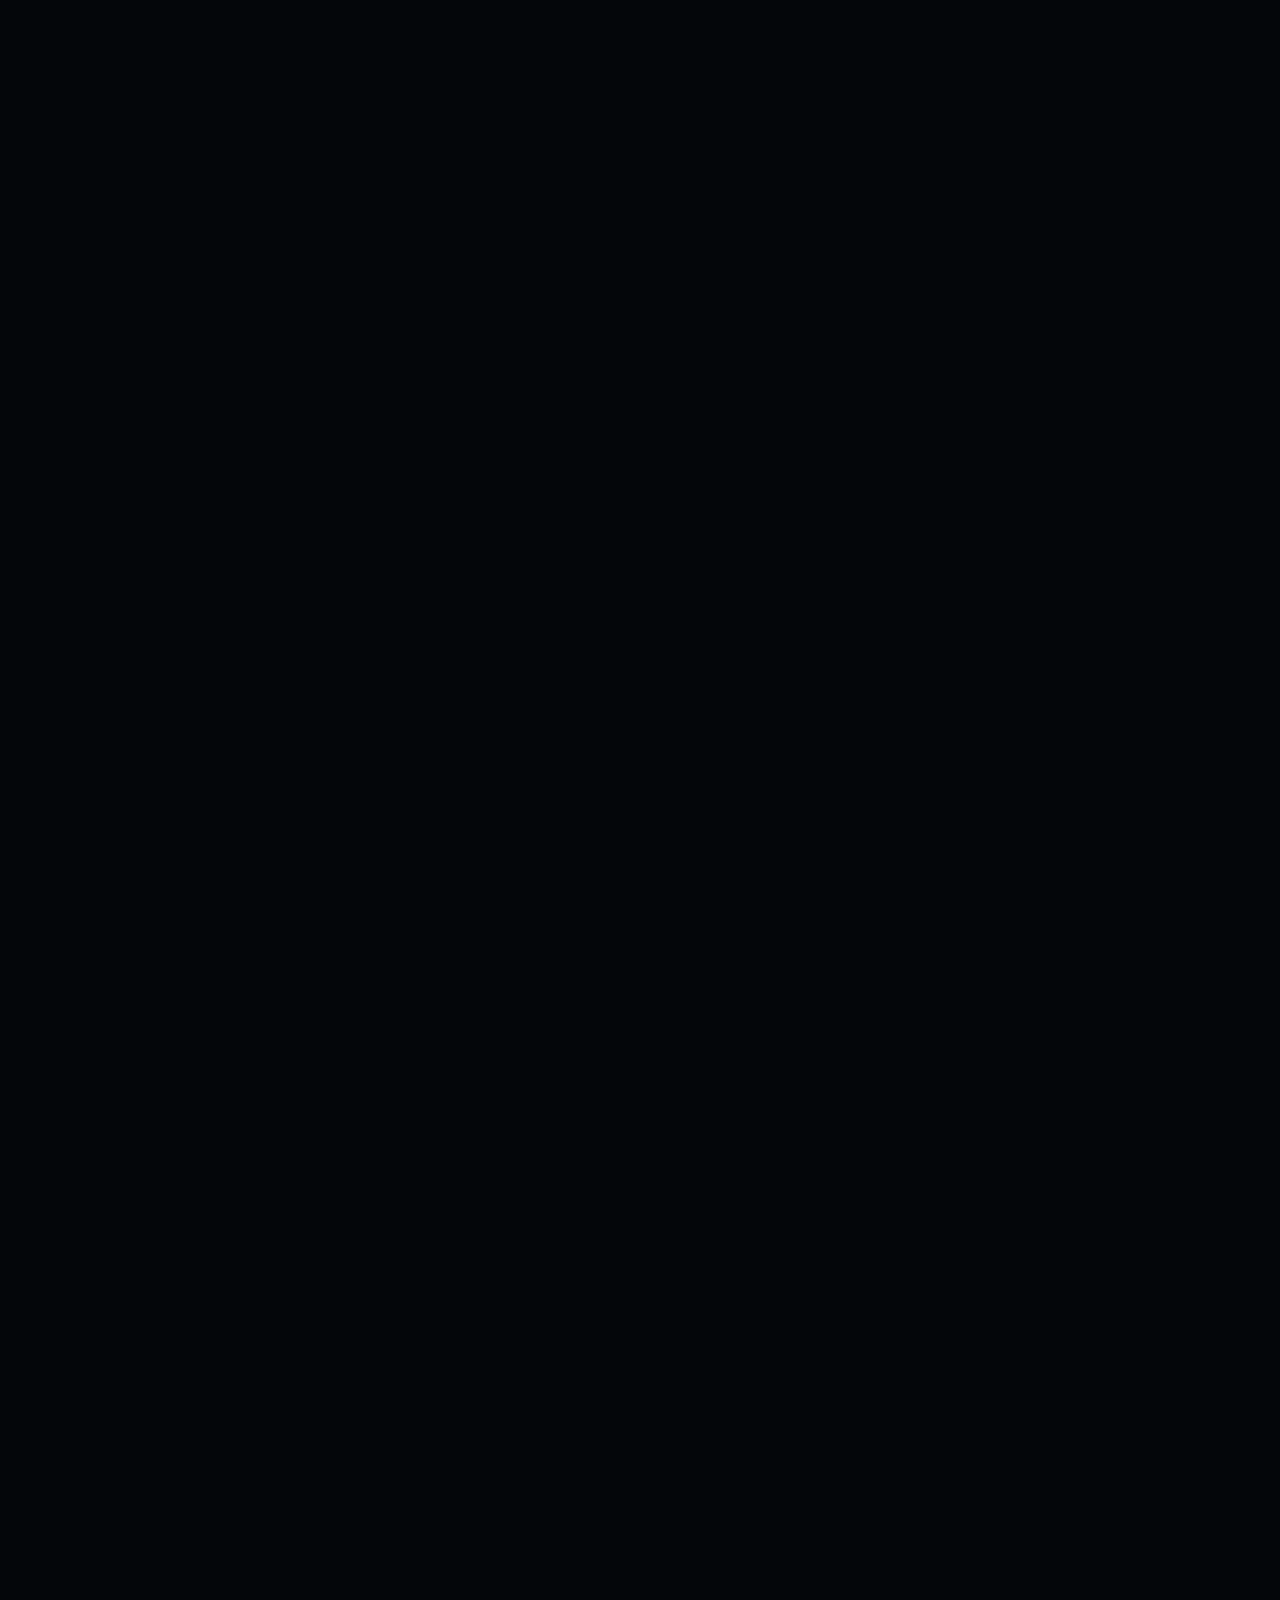
==== commit ff06f5dc: "Portfólio enxuto e decolagem mais leve e curta no celular Remove do portfólio o tour do Faz Bem, o v" ====
--- a/index.html
+++ b/index.html
@@ -37,7 +37,7 @@
 <script type="application/ld+json">
 {"@context":"https://schema.org","@type":"LocalBusiness","name":"Infinity 360","slogan":"Expanda sua visão","url":"https://infinityview360.com.br/","image":"https://infinityview360.com.br/og-infinity360.jpg","telephone":"+55 44 99975-0719","email":"infinity360tour@gmail.com","address":{"@type":"PostalAddress","streetAddress":"Av. Jaboti, 230 - Jardim Menegazzo","addressLocality":"Apucarana","addressRegion":"PR","postalCode":"86802-000","addressCountry":"BR"},"areaServed":"Apucarana-PR e região"}
 </script>
-  <script type="module" crossorigin src="./main-Cc2BgxBR.js"></script>
+  <script type="module" crossorigin src="./main-DI-EBR6T.js"></script>
   <link rel="stylesheet" crossorigin href="./style-dbdD2Jv4.css">
 </head>
 <body>
@@ -279,29 +279,13 @@
         <span class="reel__media"><img src="poster-drone-industria.webp" alt="Imagem aérea de indústria feita com drone" width="540" height="960" loading="lazy"><video muted loop playsinline preload="none"></video><i class="reel__play"></i></span>
         <span class="mono reel__cat">Drone</span><b class="reel__t">Captação aérea industrial</b><span class="reel__s">Vídeo vertical em alta definição</span>
       </button>
-      <button class="reel__item" type="button" data-tour="https://lucastows360.github.io/tour360restaurantefazbem/" data-title="Restaurante Faz Bem · Tour Virtual 360°">
-        <span class="reel__media"><img src="planeta-fazbem.webp" alt="Restaurante Faz Bem em imagem 360° formato planeta" width="900" height="1404" loading="lazy"><i class="reel__play"></i></span>
-        <span class="mono reel__cat">Tour virtual 360°</span><b class="reel__t">Restaurante Faz Bem</b><span class="reel__s">Maringá-PR · tour navegável</span>
-      </button>
-      <button class="reel__item" type="button" data-video="video-apresentacao.mp4" data-title="Vídeo de apresentação — sites, tour 360° e drone">
-        <span class="reel__media"><img src="poster-video-apresentacao.webp" alt="Vídeo de apresentação da Infinity 360" width="540" height="960" loading="lazy"><video muted loop playsinline preload="none"></video><i class="reel__play"></i></span>
-        <span class="mono reel__cat">Vídeo institucional</span><b class="reel__t">Vídeo de apresentação</b><span class="reel__s">Sites, tour 360° e drone 4K</span>
-      </button>
       <button class="reel__item" type="button" data-video="video-imobiliario.mp4" data-title="Vídeo imobiliário">
         <span class="reel__media"><img src="poster-video-imobiliario.webp" alt="Cena de vídeo imobiliário" width="540" height="960" loading="lazy"><video muted loop playsinline preload="none"></video><i class="reel__play"></i></span>
         <span class="mono reel__cat">Vídeo comercial</span><b class="reel__t">Vídeo imobiliário</b><span class="reel__s">Aéreo + interno com motion</span>
       </button>
-      <button class="reel__item" type="button" data-tour="https://lucastows360.github.io/decorcolorsmaringa360/" data-title="Decor Colors · Tour Virtual 360°">
-        <span class="reel__media"><img src="planeta-decor-colors.webp" alt="Decor Colors em imagem 360° formato planeta" width="900" height="1353" loading="lazy"><i class="reel__play"></i></span>
-        <span class="mono reel__cat">Tour virtual 360°</span><b class="reel__t">Decor Colors</b><span class="reel__s">Maringá-PR · tour navegável</span>
-      </button>
       <button class="reel__item" type="button" data-video="aereo-cidade.mp4" data-title="Captação aérea — cidade e obras">
         <span class="reel__media"><img src="poster-aereo-cidade.webp" alt="Imagem aérea da cidade" width="540" height="960" loading="lazy"><video muted loop playsinline preload="none"></video><i class="reel__play"></i></span>
         <span class="mono reel__cat">Drone</span><b class="reel__t">Cidade e obras</b><span class="reel__s">Acompanhamento aéreo</span>
-      </button>
-      <button class="reel__item" type="button" data-video="tour-decor-colors.mp4" data-title="Decor Colors — da rua para dentro da loja">
-        <span class="reel__media"><img src="poster-tour-decor-colors.webp" alt="Vídeo 360° da Decor Colors" width="540" height="960" loading="lazy"><video muted loop playsinline preload="none"></video><i class="reel__play"></i></span>
-        <span class="mono reel__cat">Vídeo 360°</span><b class="reel__t">Decor Colors</b><span class="reel__s">Da rua para dentro da loja</span>
       </button>
     </div>
     <div class="reel__bar" aria-hidden="true"><i></i></div>
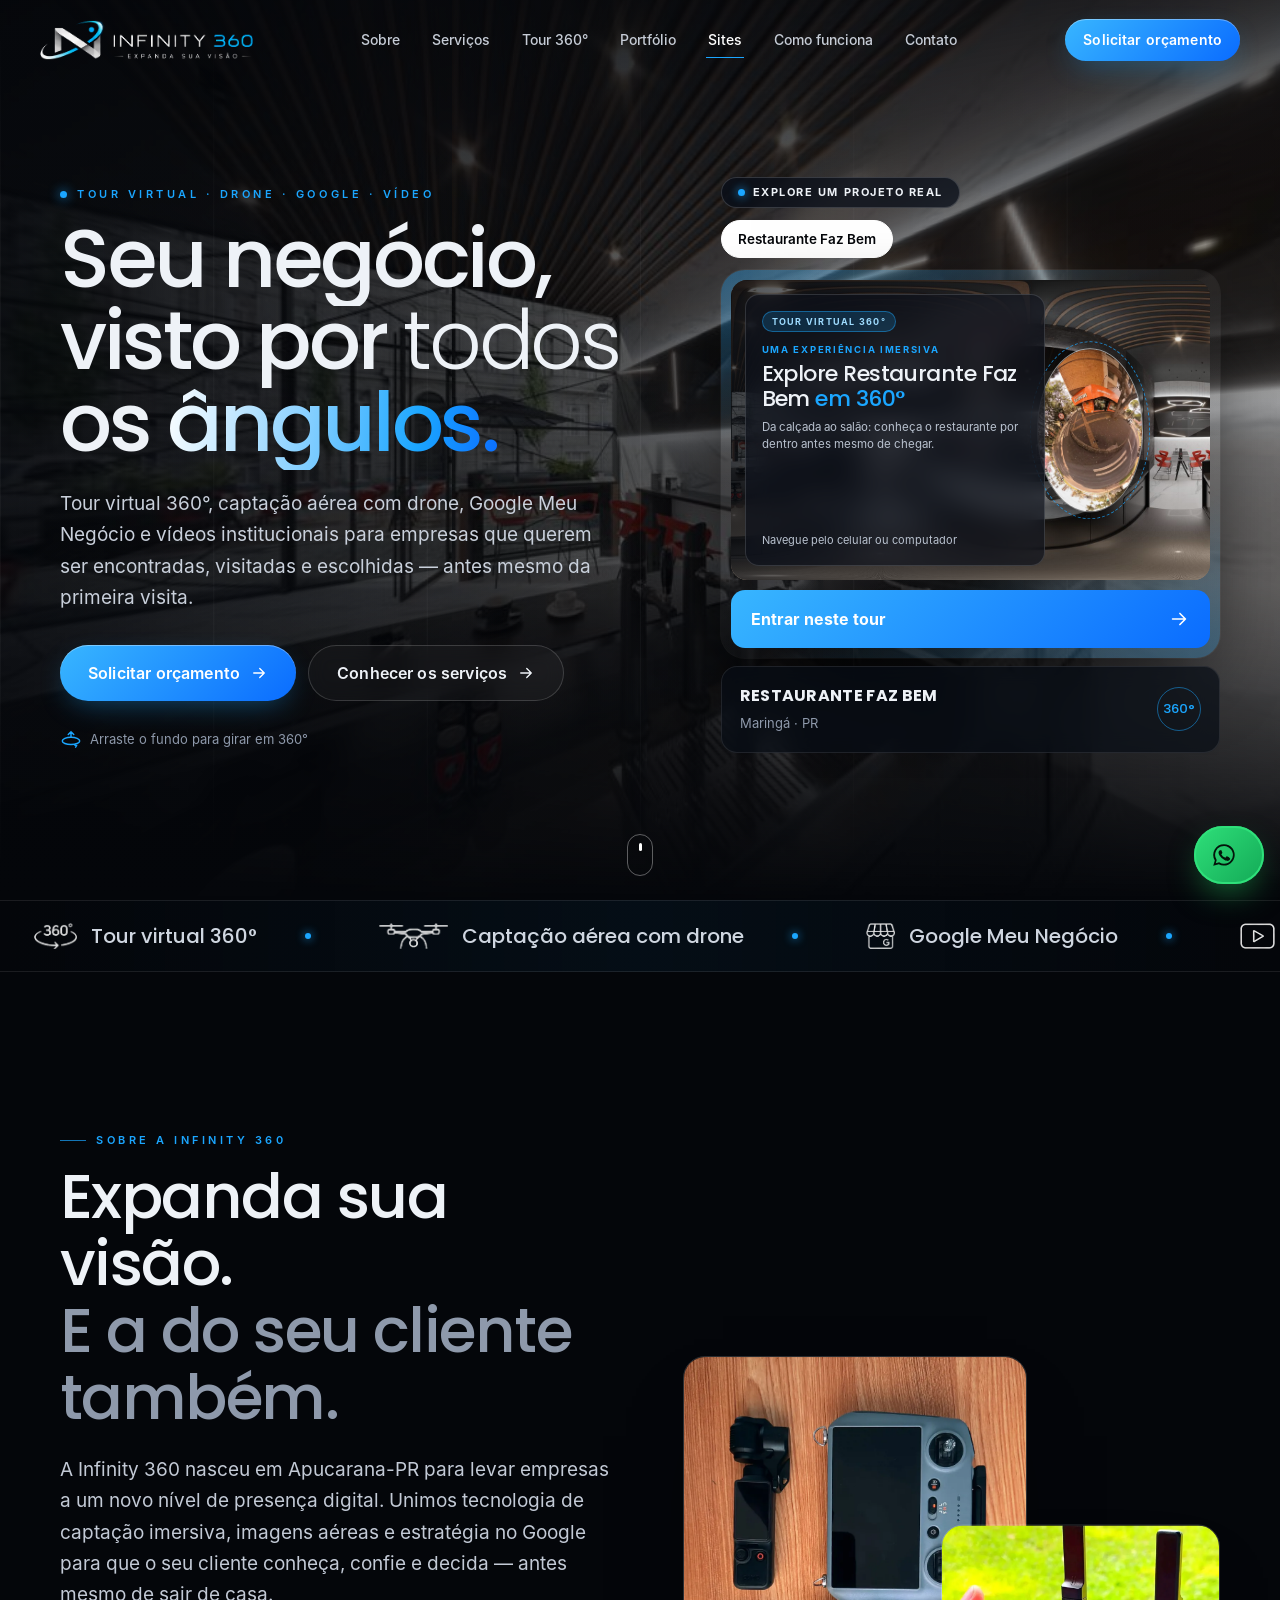
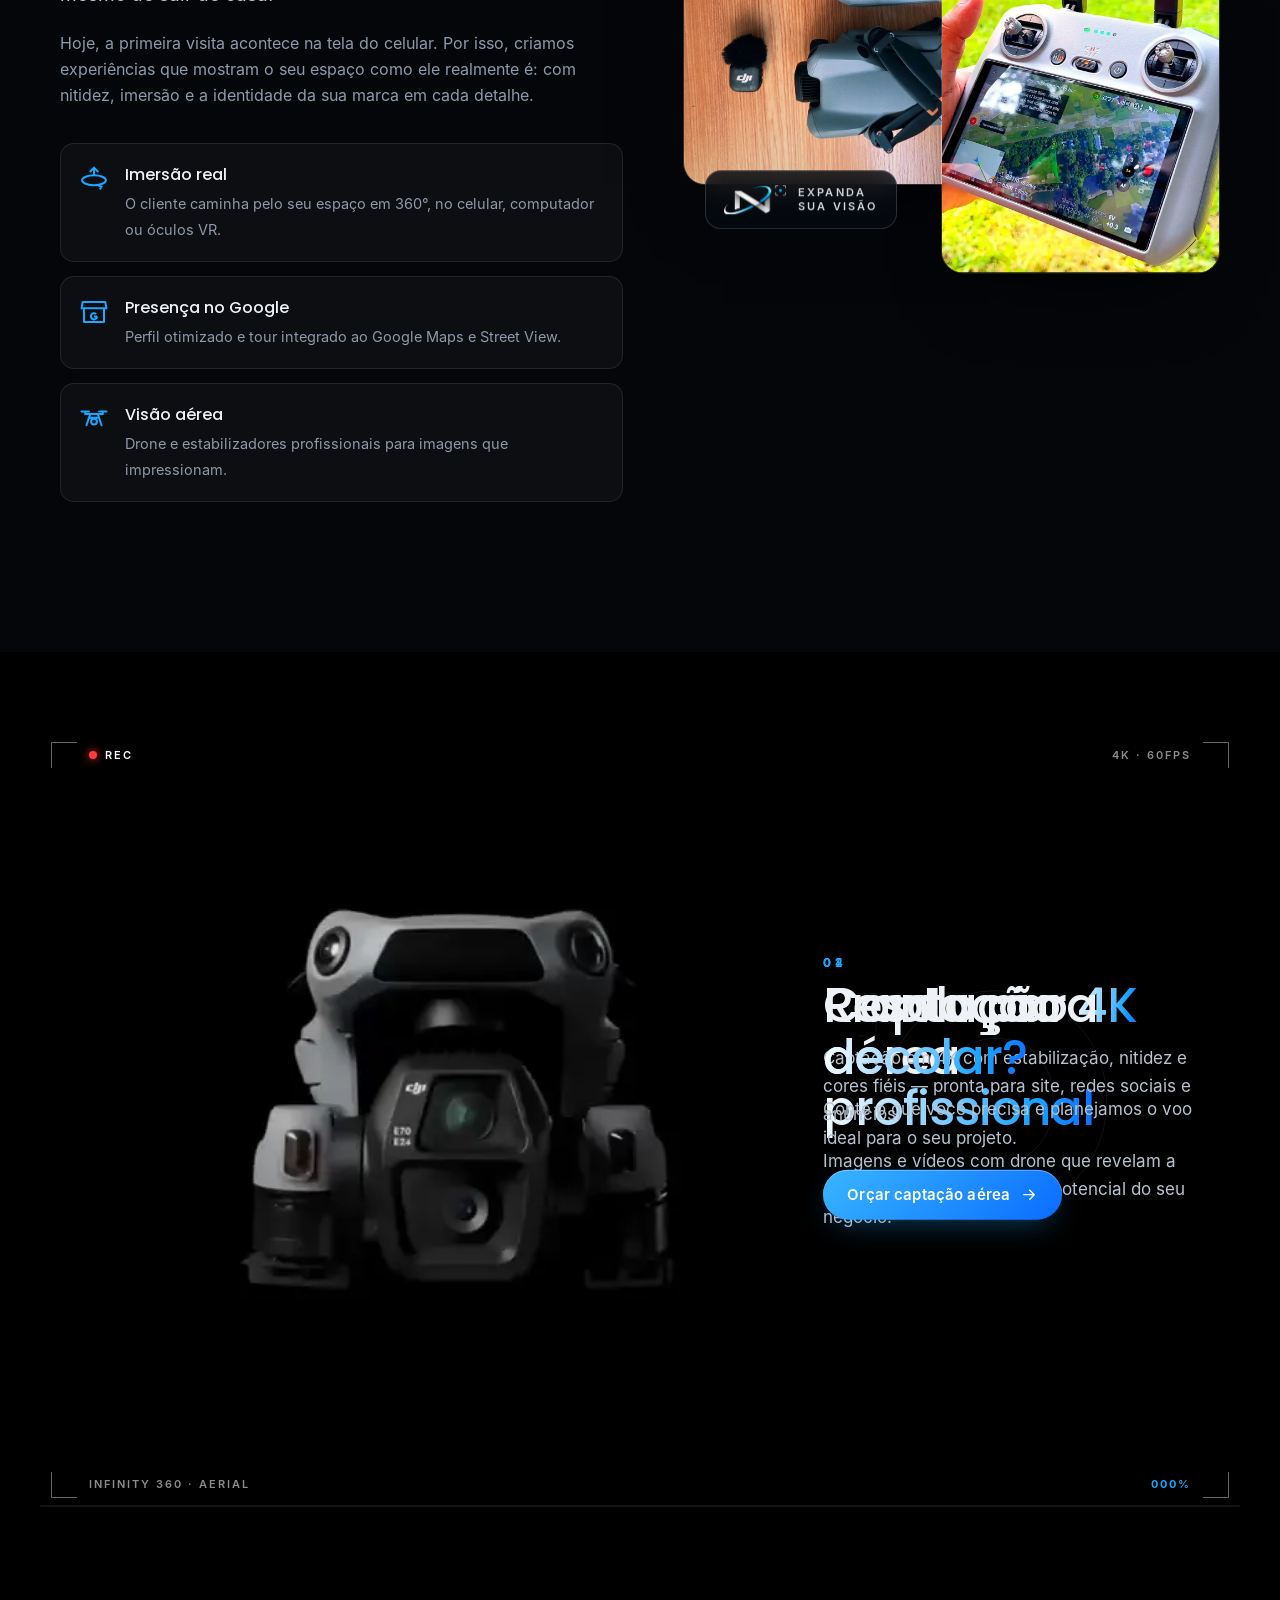
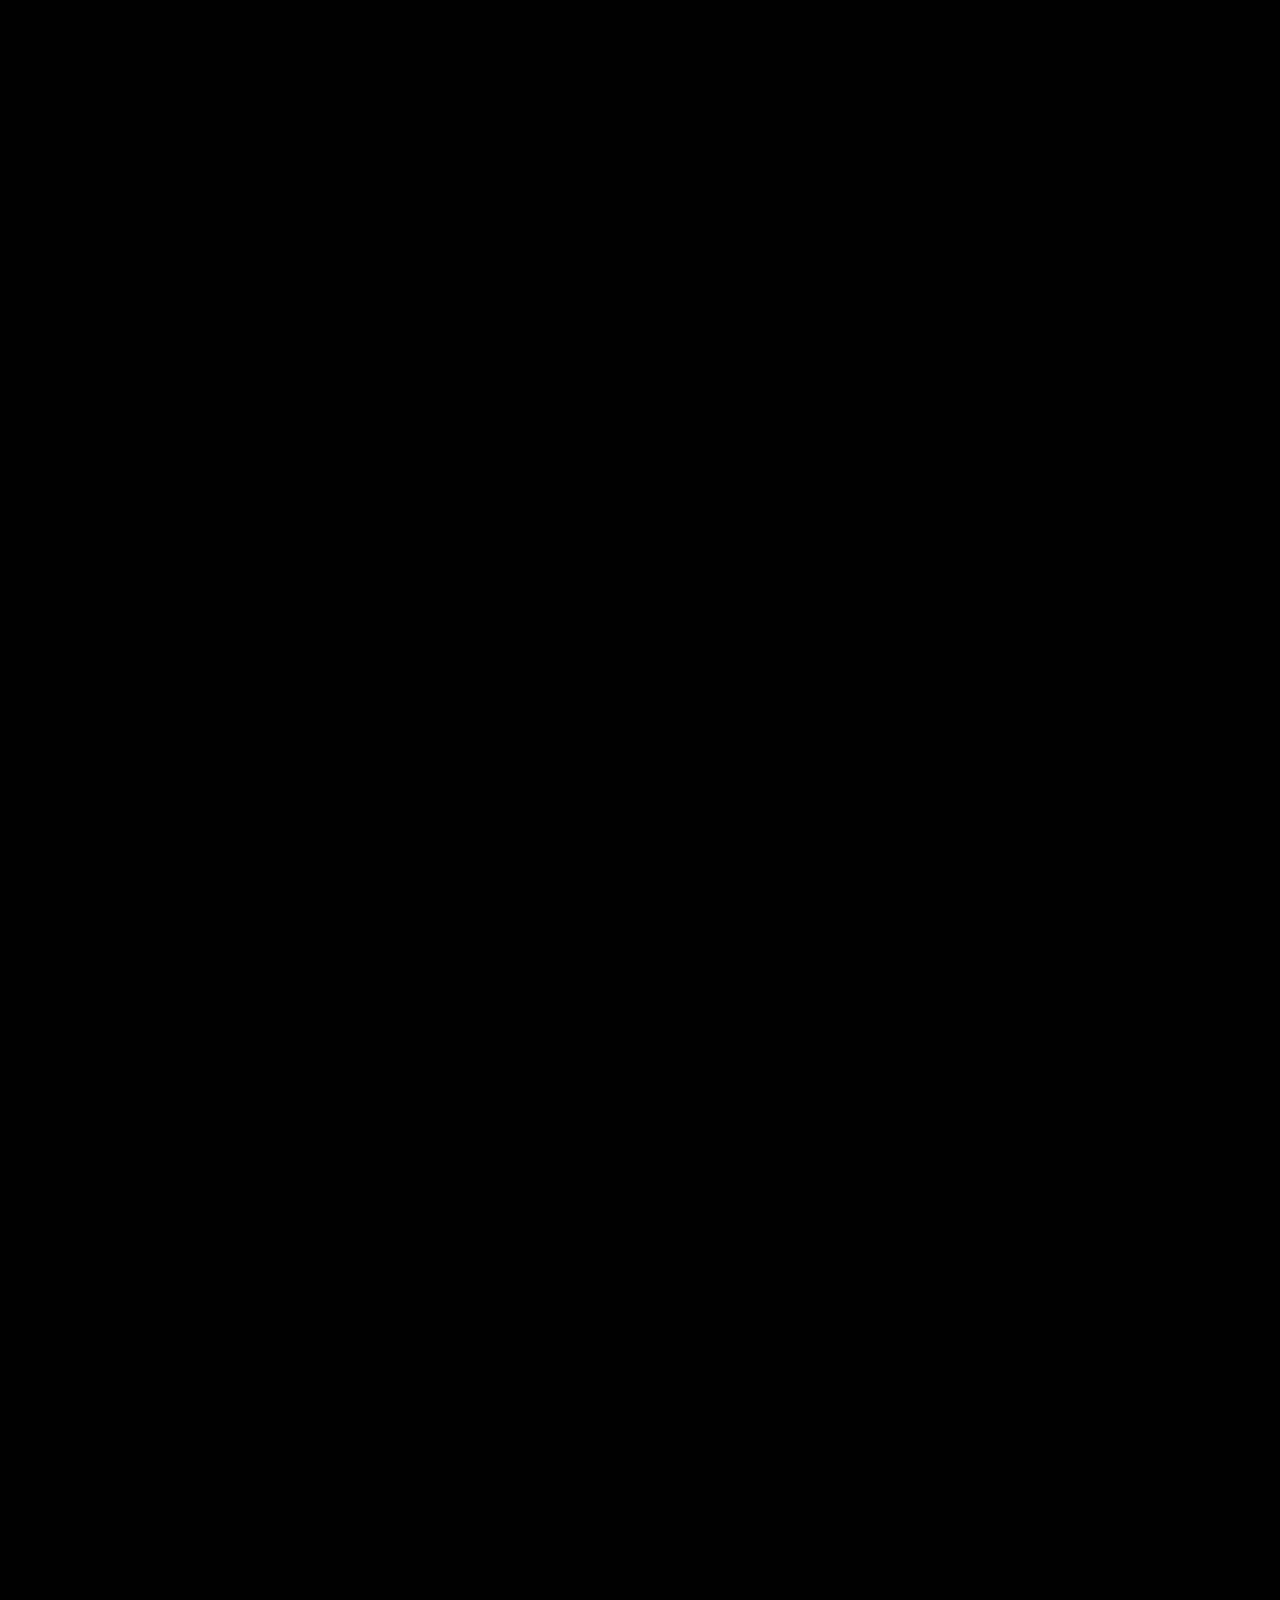
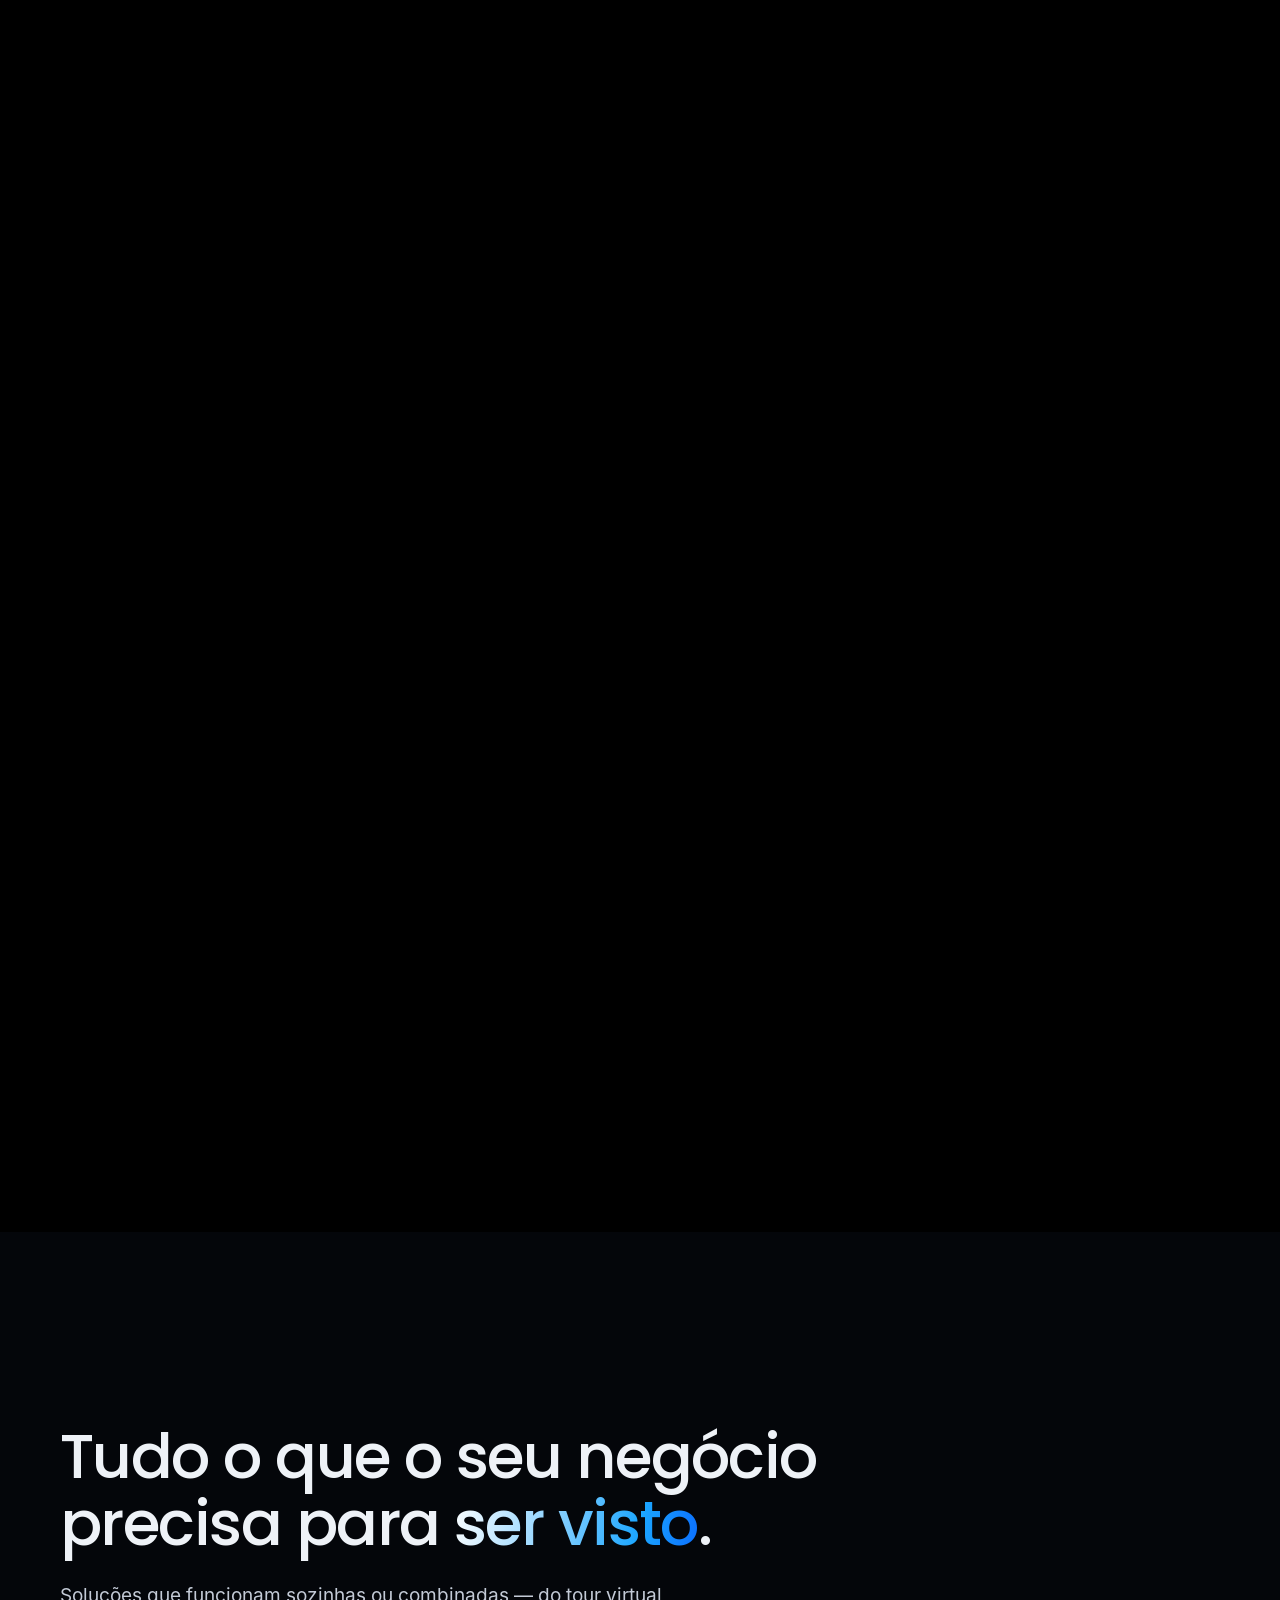
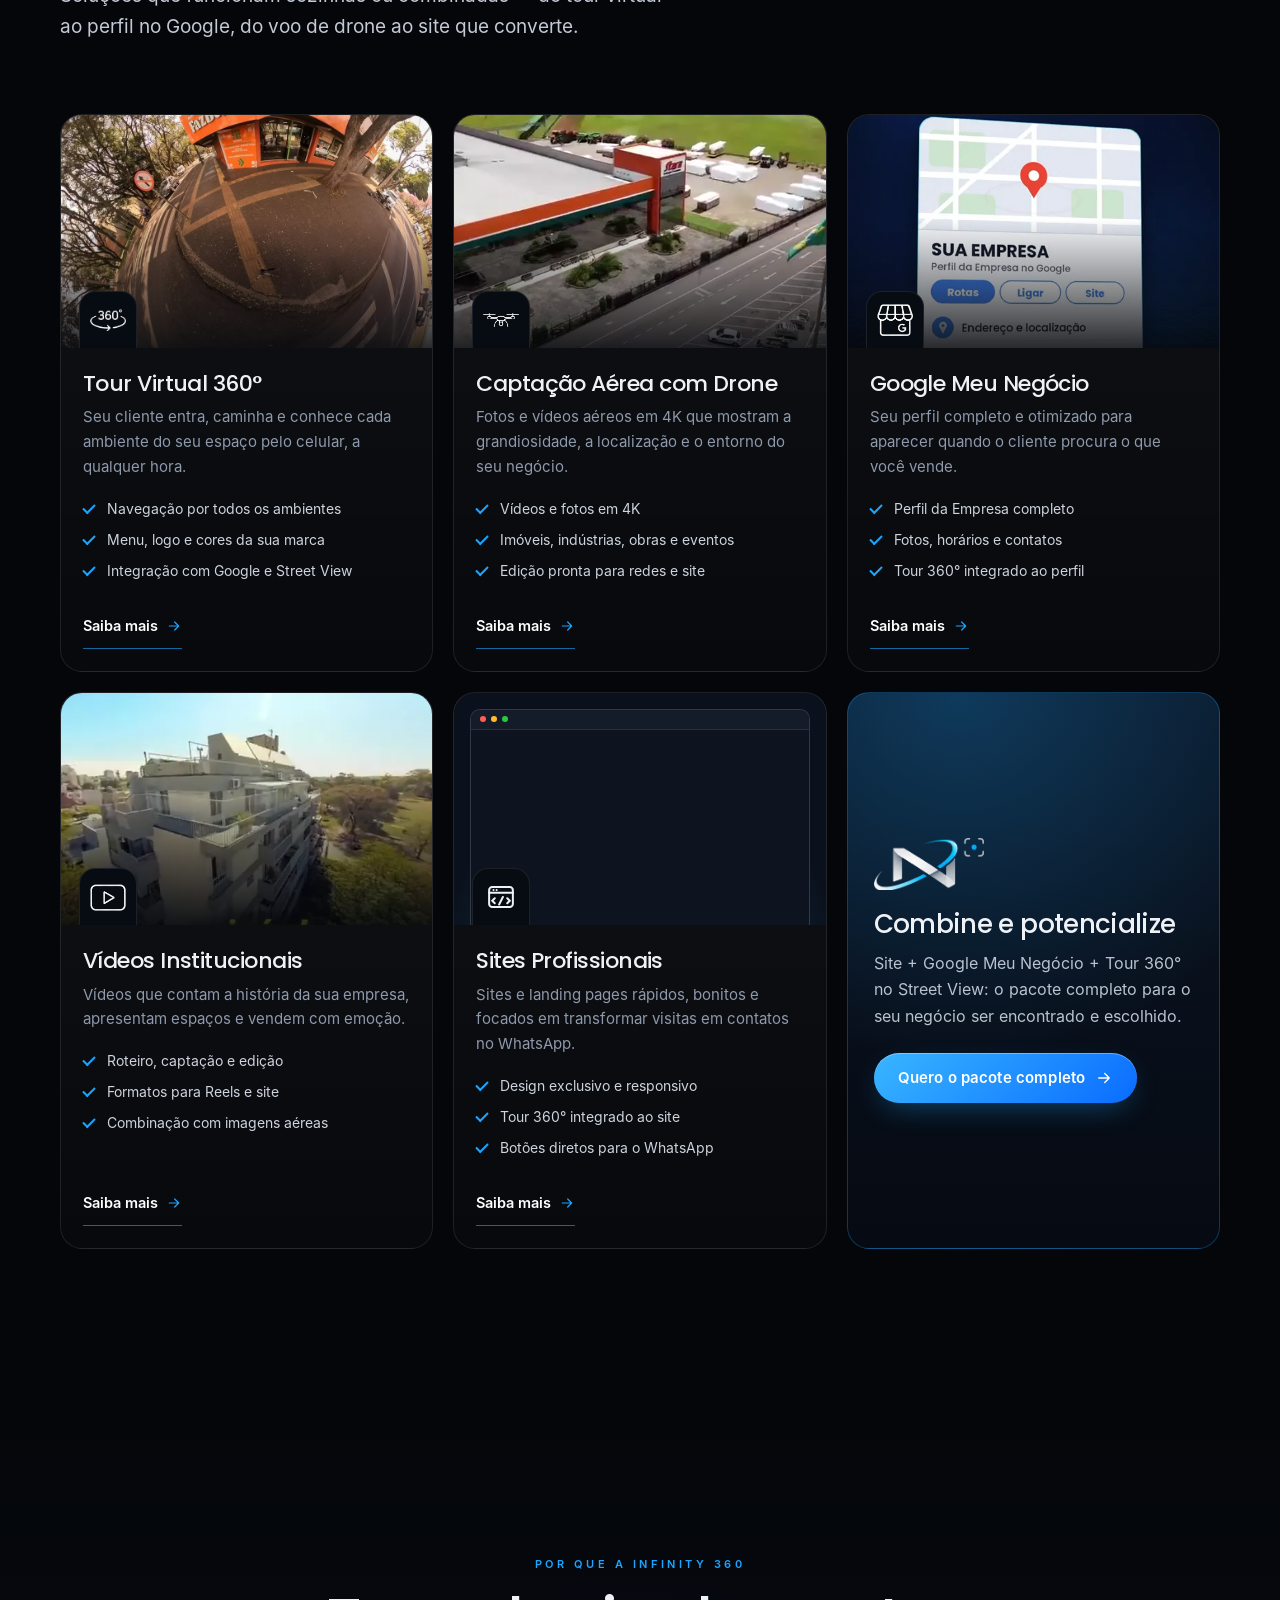
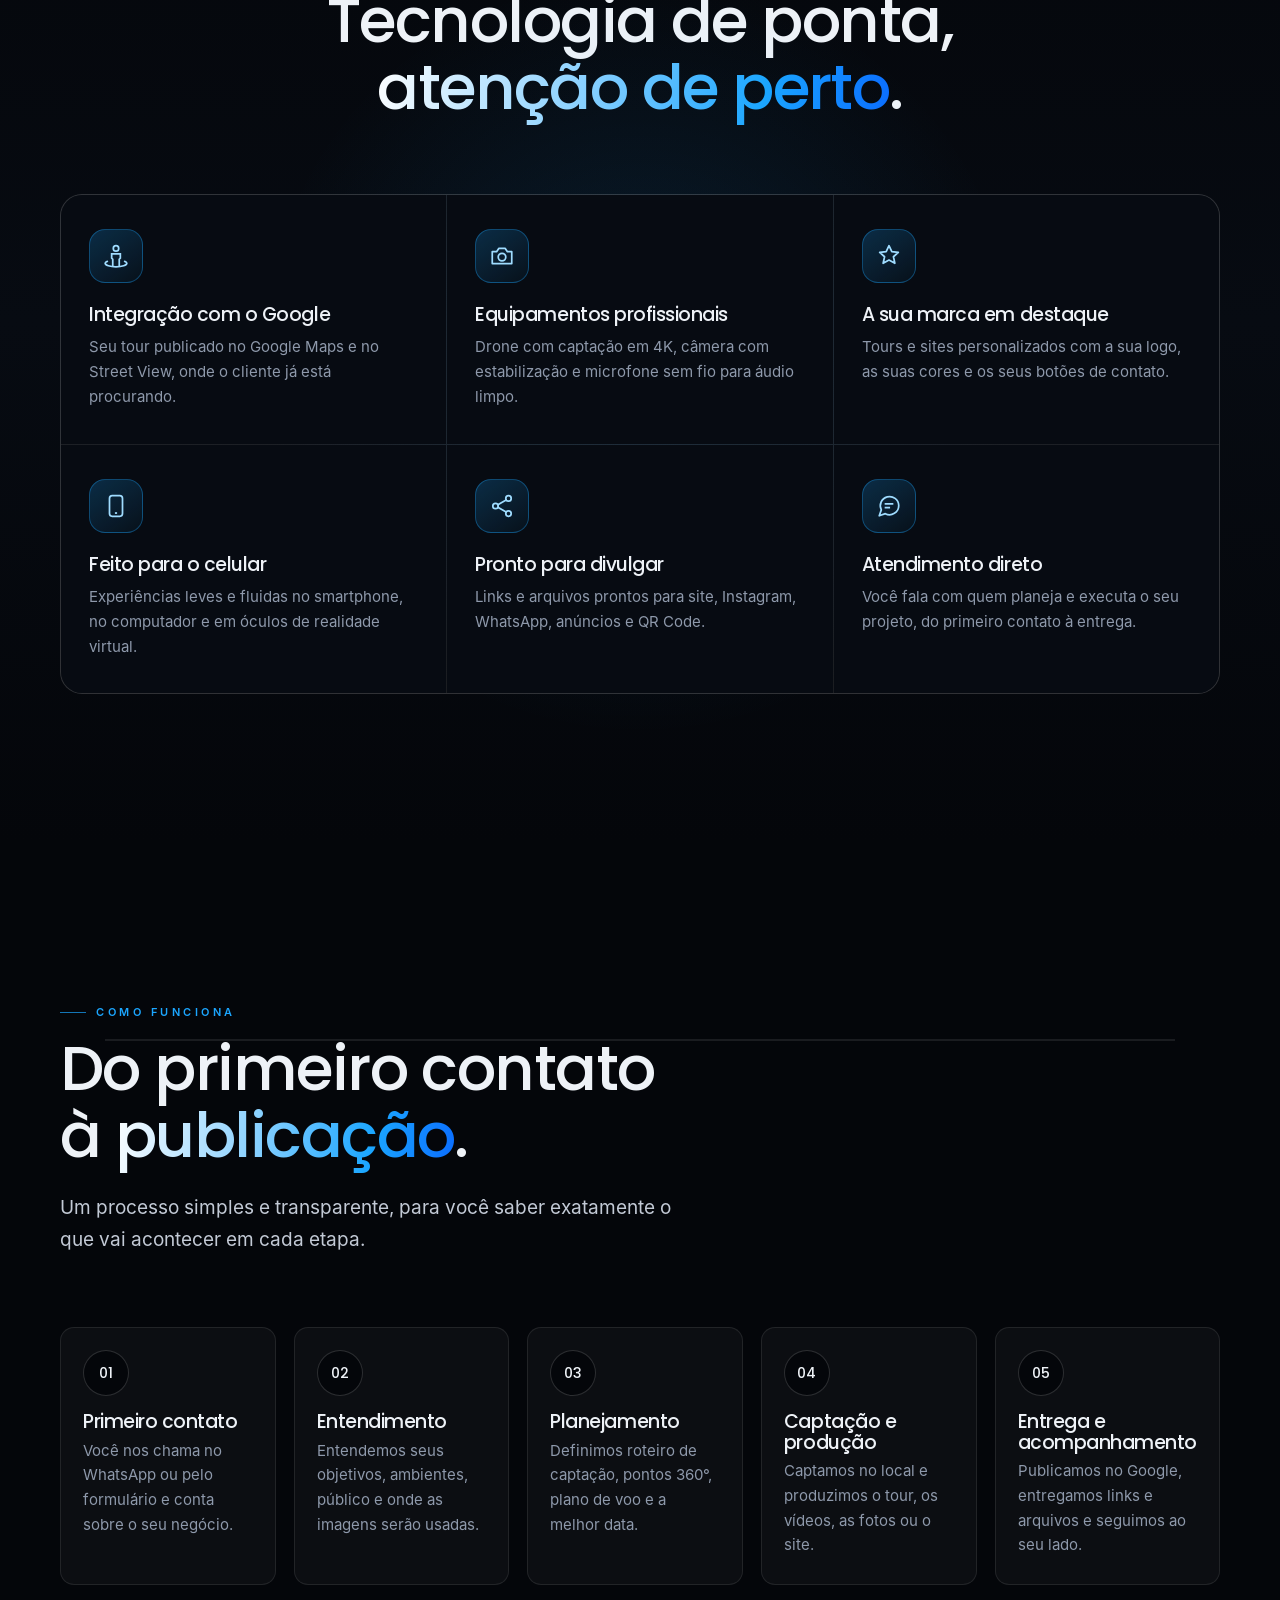
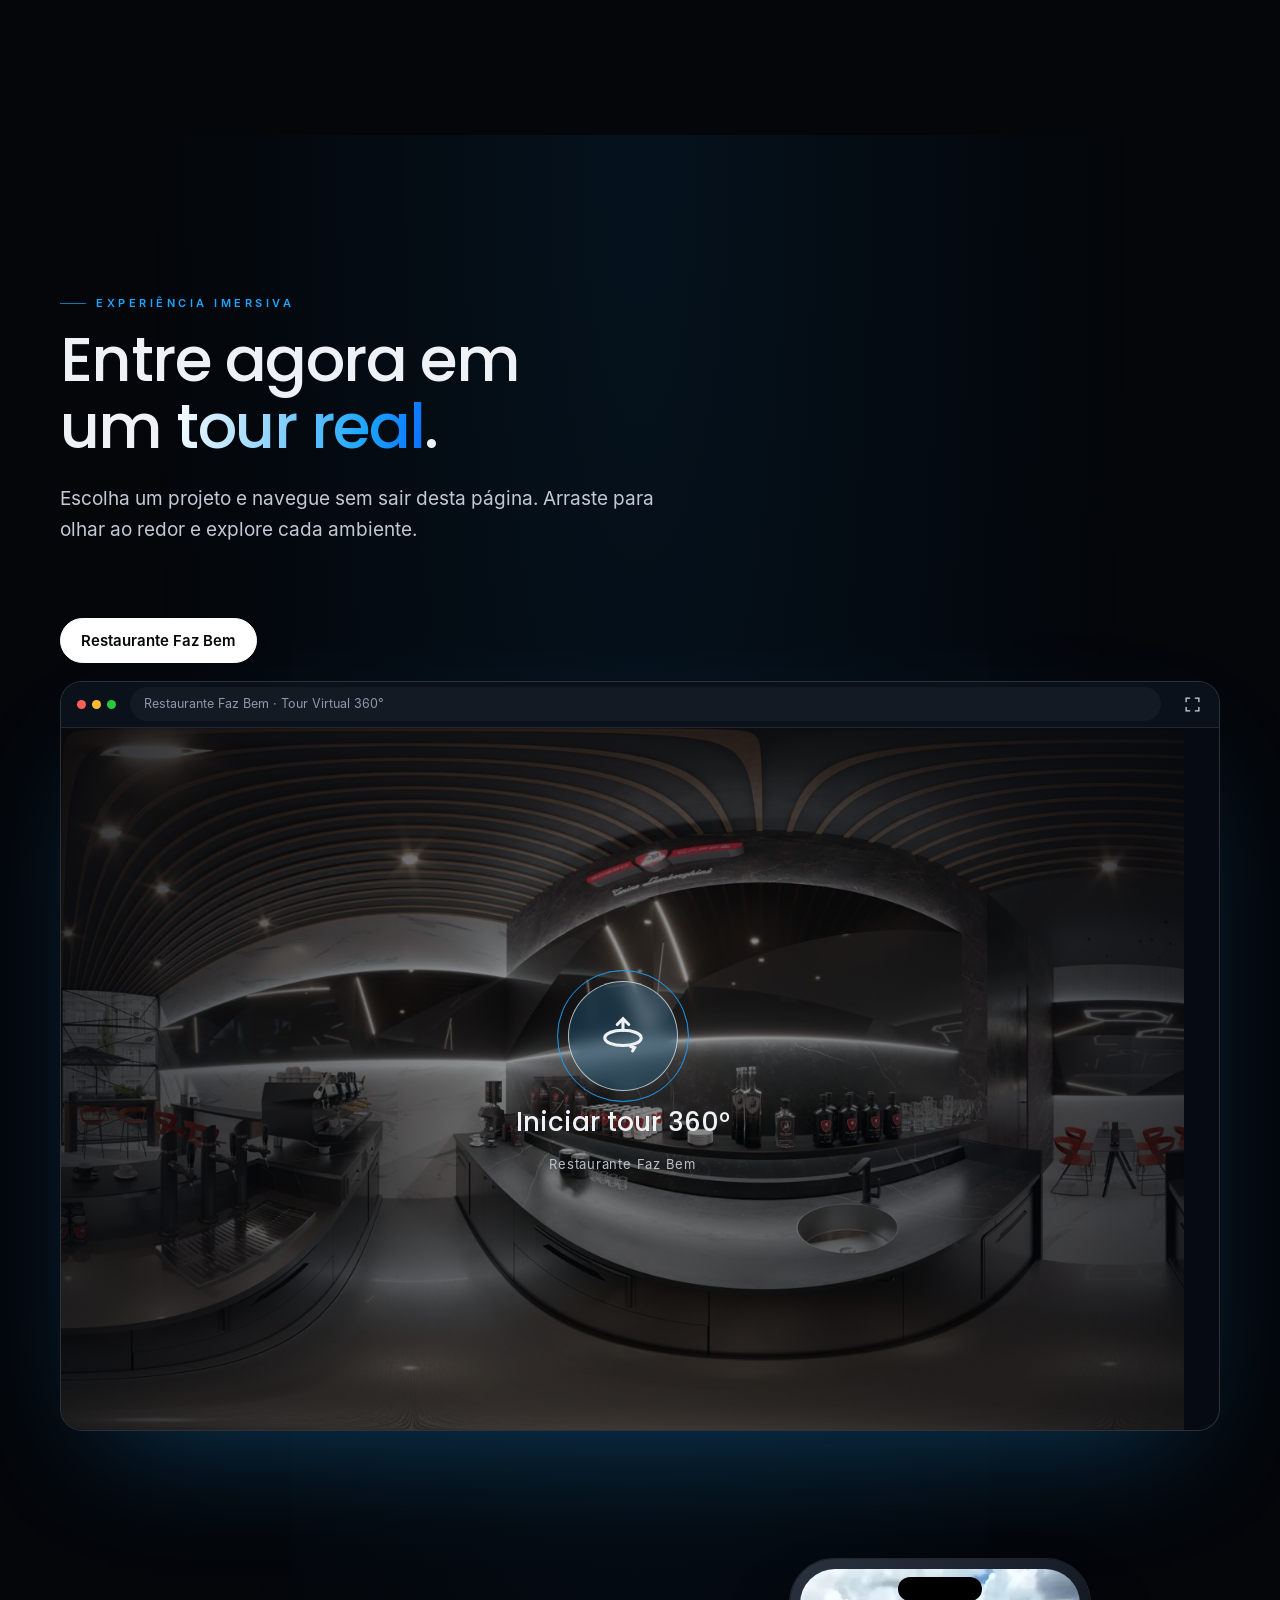
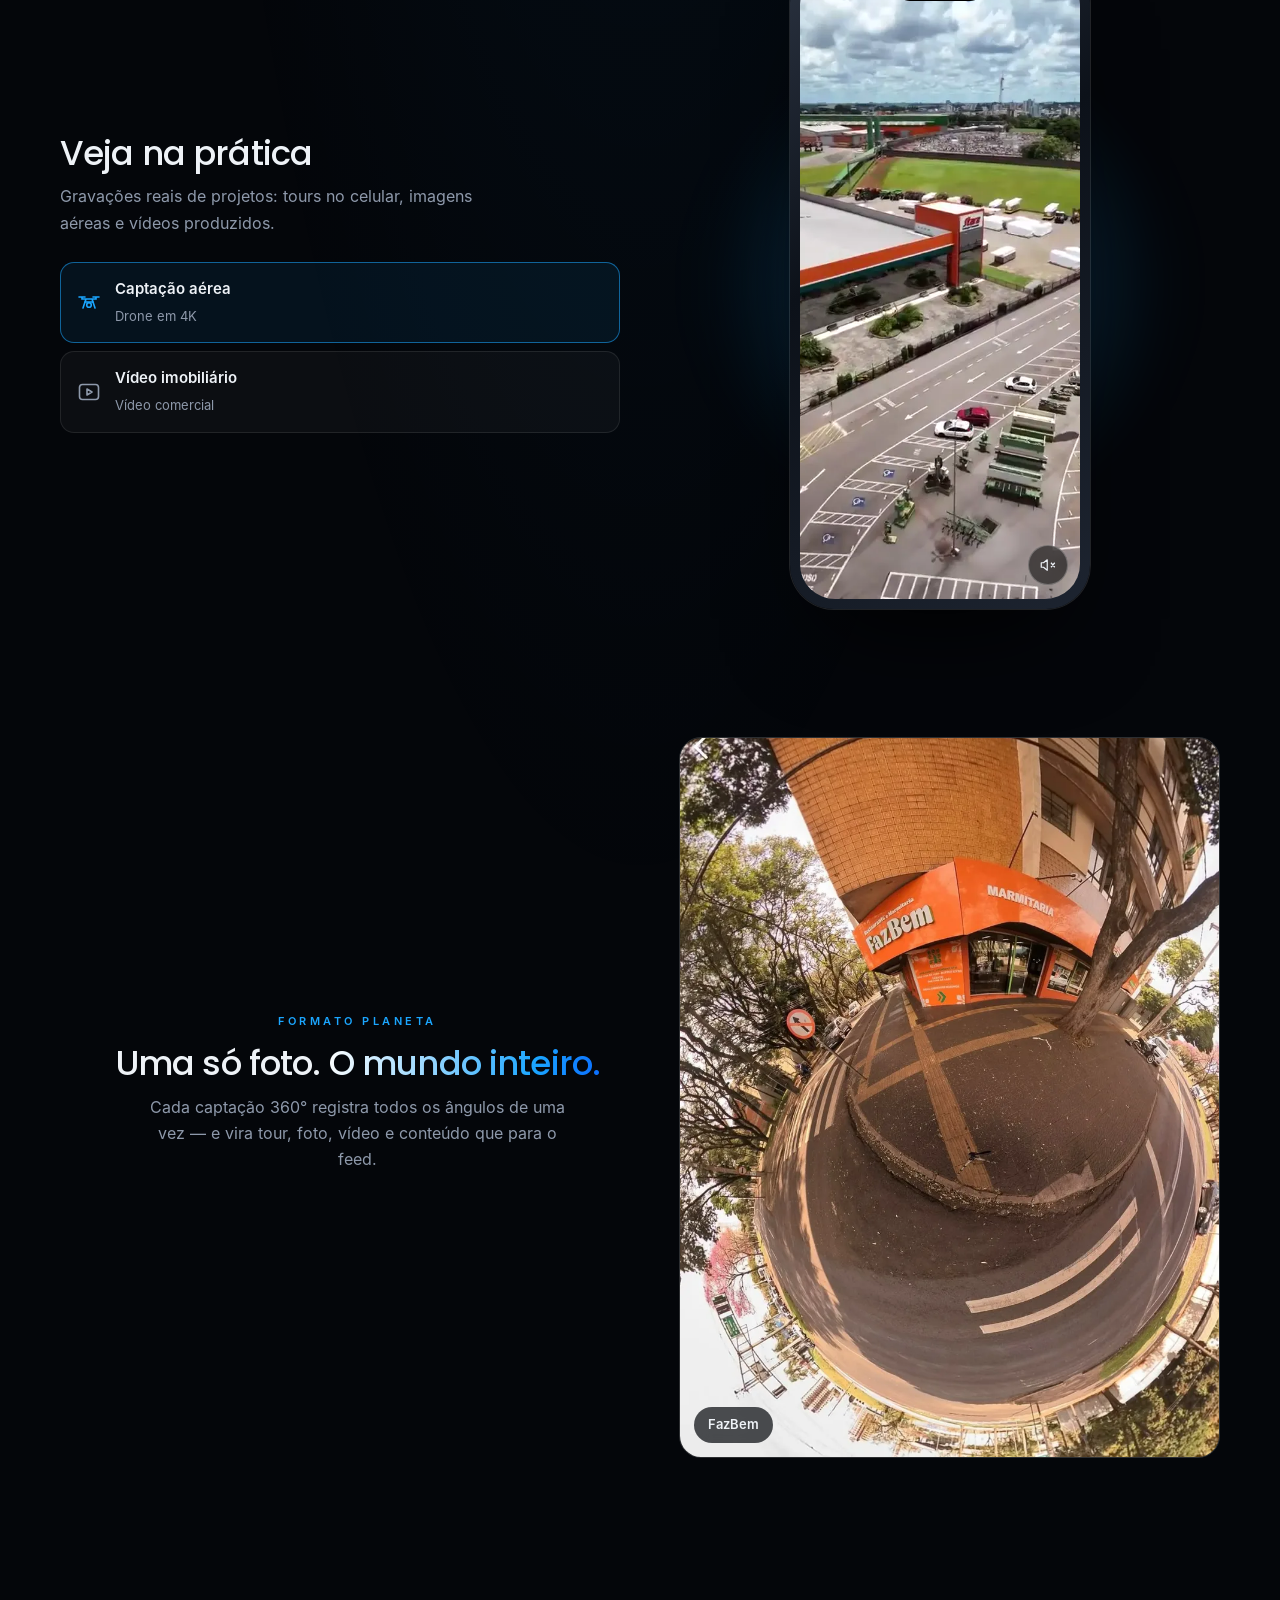
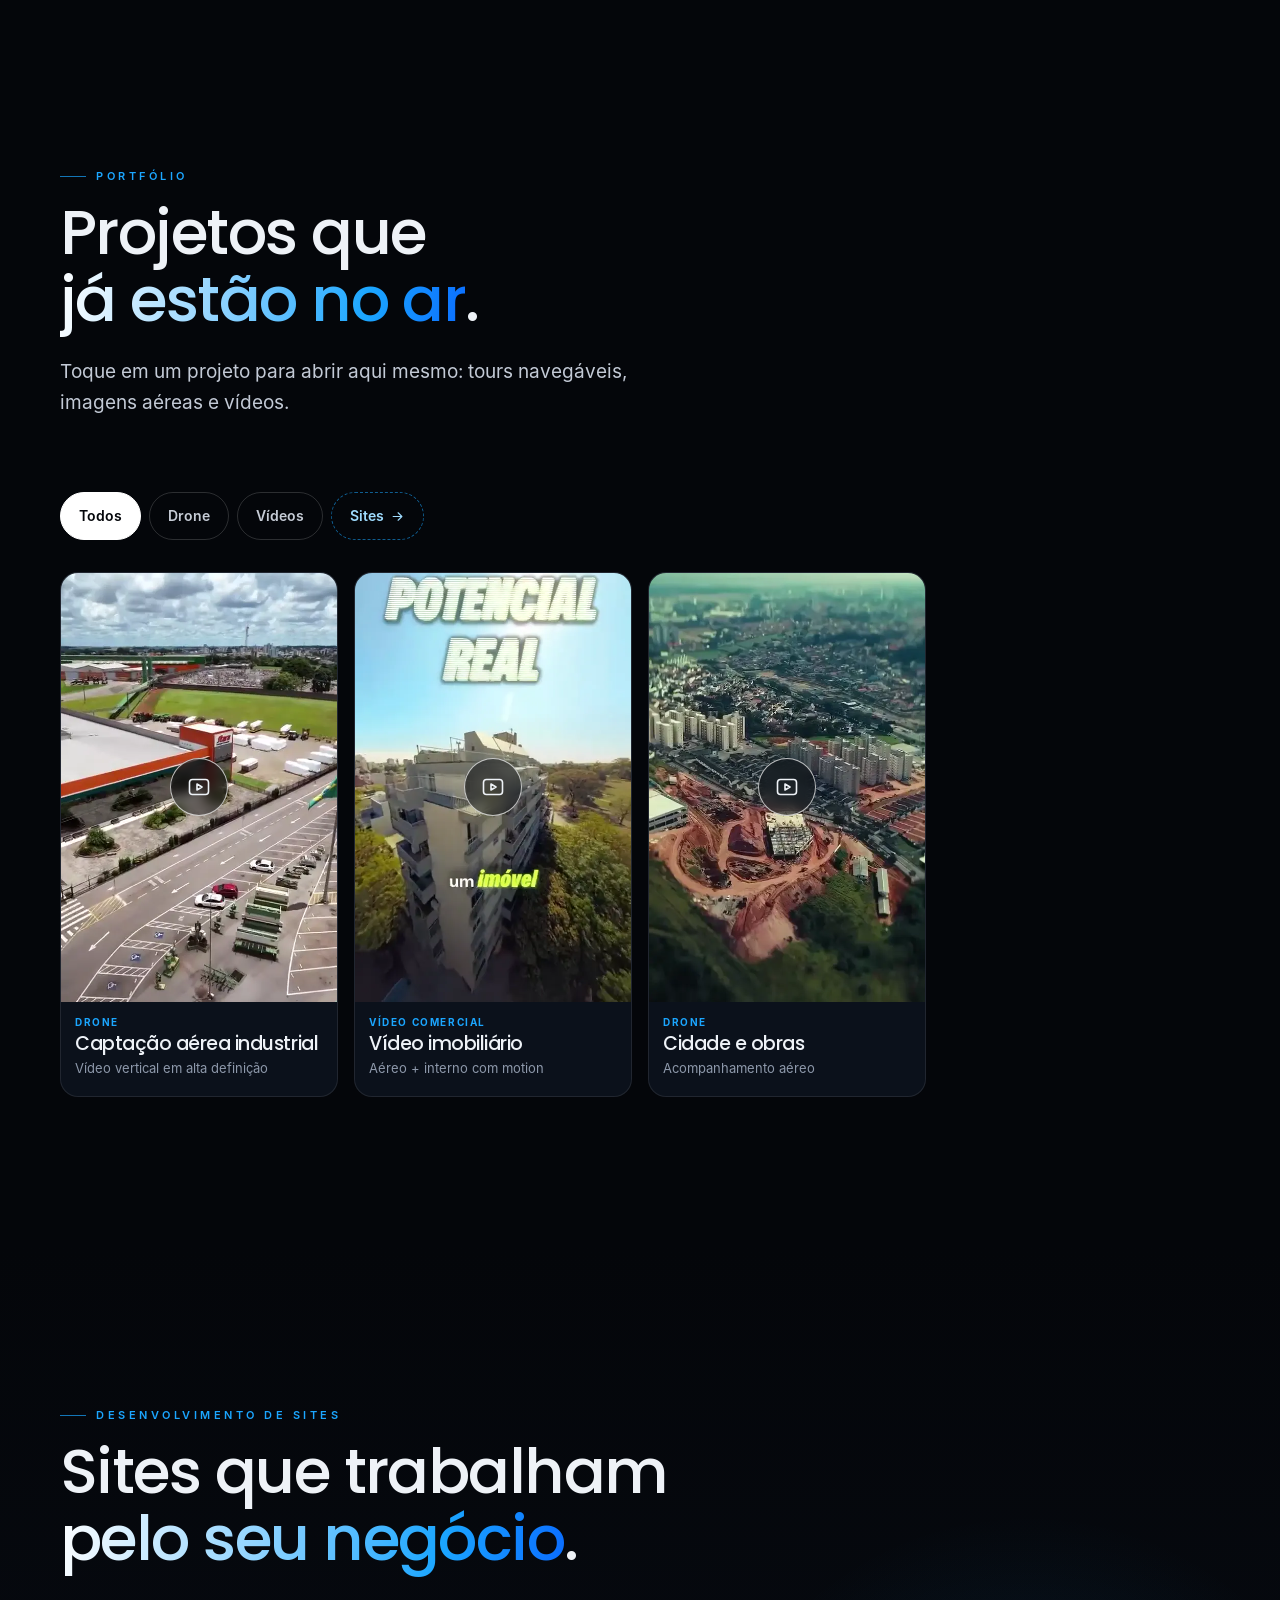
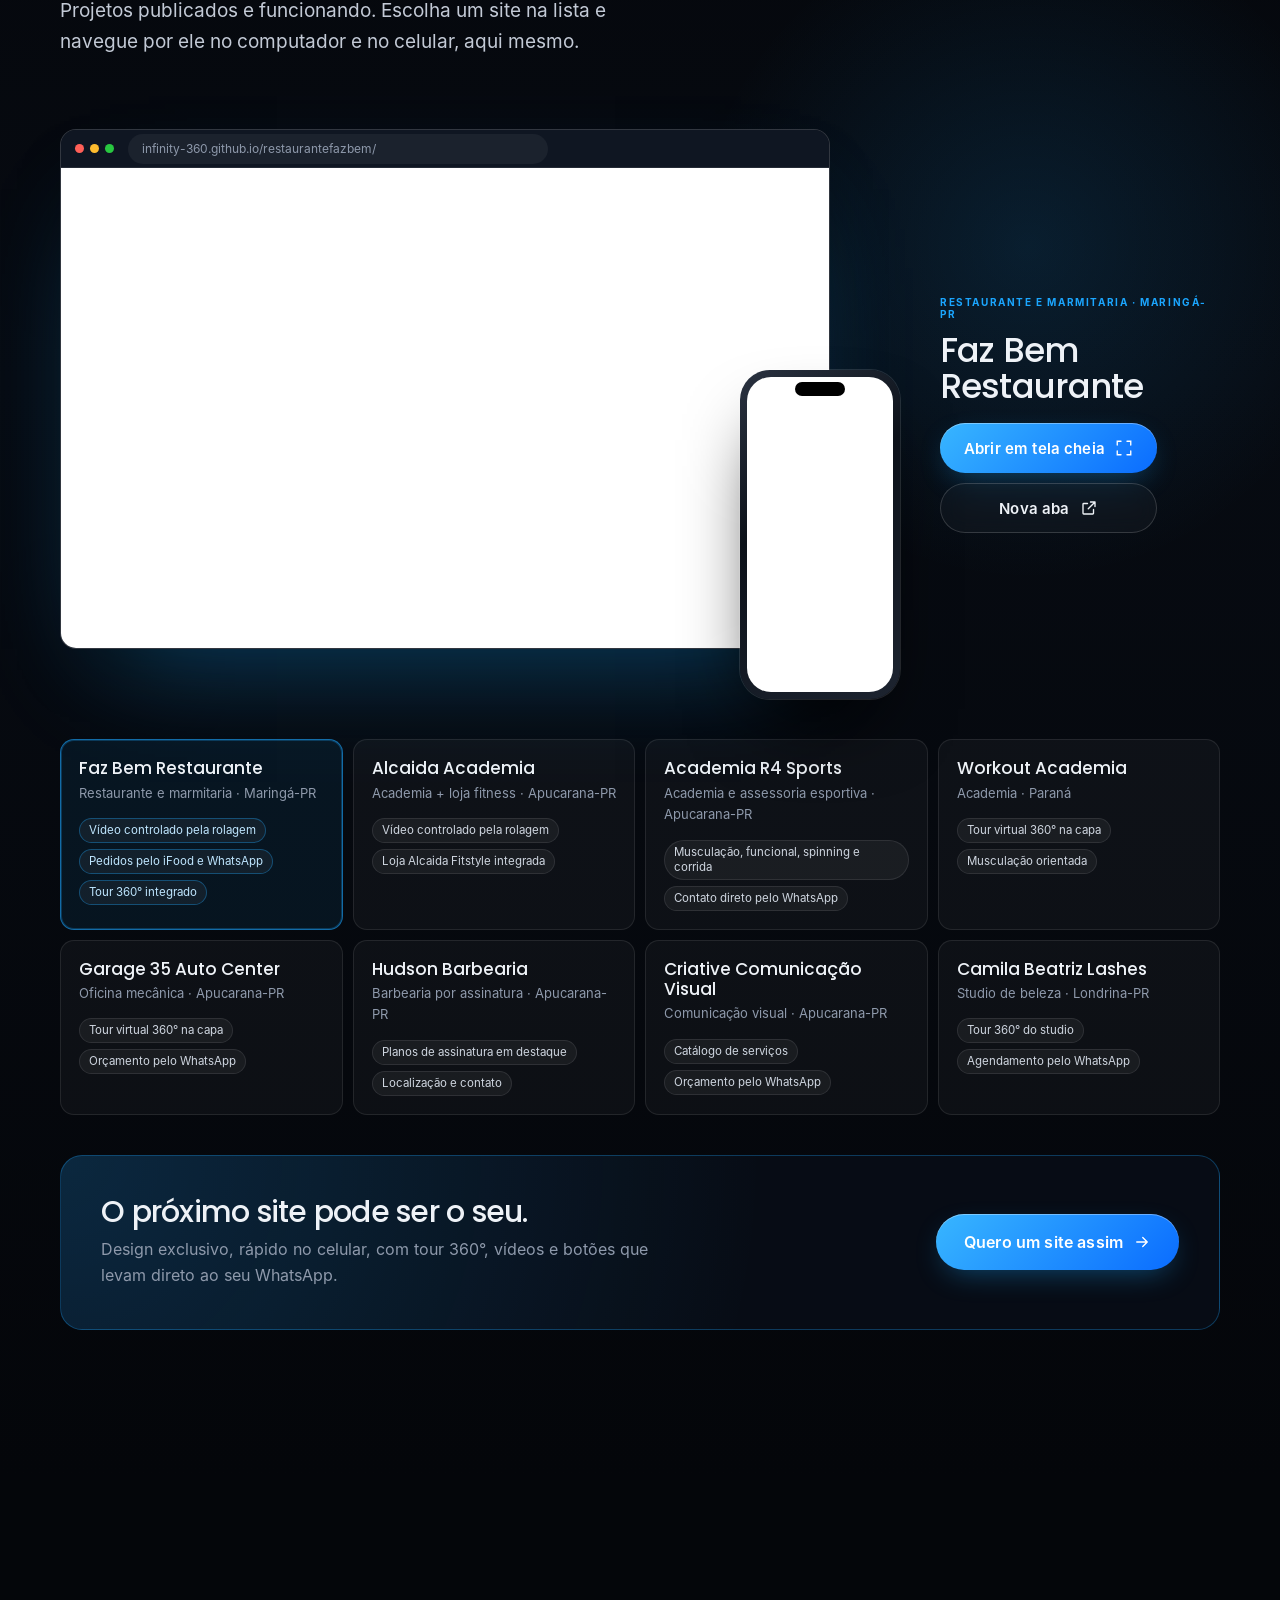
==== commit d19cce35: "Volta o site anterior, só com as remoções pedidas Tira a versão com a demo Gaivota e restaura o site" ====
--- a/index.html
+++ b/index.html
@@ -1,5 +1,5 @@
 <!doctype html>
-<html lang="pt-BR" class="js-wait">
+<html lang="pt-BR">
 <head>
 <meta charset="utf-8">
 <meta name="viewport" content="width=device-width, initial-scale=1, viewport-fit=cover">
@@ -12,6 +12,7 @@
 <link rel="canonical" href="https://infinityview360.com.br/">
 <!-- Google Search Console: cole aqui a meta de verificação -->
 <!-- <meta name="google-site-verification" content="SEU_CODIGO"> -->
+
 <meta property="og:type" content="website">
 <meta property="og:locale" content="pt_BR">
 <meta property="og:site_name" content="Infinity 360">
@@ -25,417 +26,626 @@
 <meta name="twitter:title" content="Infinity 360 | Expanda sua visão">
 <meta name="twitter:description" content="Tour virtual 360°, drone, Google Meu Negócio e vídeos institucionais.">
 <meta name="twitter:image" content="https://infinityview360.com.br/og-infinity360.jpg">
+
 <link rel="icon" type="image/png" href="favicon.png">
 <link rel="apple-touch-icon" href="apple-touch-icon.png">
 <link rel="manifest" href="site.webmanifest">
-<link rel="preload" as="image" href="decolagem-00.webp" fetchpriority="high">
-<style>html.js-wait{background:#04060a}html.js-wait body{opacity:0}body{transition:opacity .6s cubic-bezier(.16,1,.3,1)}</style>
-<script>
-  document.documentElement.classList.add('js-wait');
-  setTimeout(function () { document.documentElement.classList.remove('js-wait'); }, 4000);
+<link rel="preload" href="poppins-medium.woff" as="font" type="font/woff" crossorigin>
+<link rel="preload" href="inter-regular.woff" as="font" type="font/woff" crossorigin>
+<link rel="preload" as="image" href="pano-360.jpg">
+<link rel="stylesheet" href="style.css">
+
+<script type="application/ld+json">
+{
+  "@context": "https://schema.org",
+  "@type": "ProfessionalService",
+  "@id": "https://infinityview360.com.br/#empresa",
+  "name": "Infinity 360",
+  "slogan": "Expanda sua visão",
+  "description": "Tour virtual 360°, captação aérea com drone, Google Meu Negócio, vídeos institucionais e sites profissionais.",
+  "url": "https://infinityview360.com.br/",
+  "logo": "https://infinityview360.com.br/icon-512.png",
+  "image": "https://infinityview360.com.br/og-infinity360.jpg",
+  "telephone": "+55-44-99975-0719",
+  "email": "infinity360tour@gmail.com",
+  "address": {
+    "@type": "PostalAddress",
+    "streetAddress": "Av. Jaboti, 230 - Jardim Menegazzo",
+    "addressLocality": "Apucarana",
+    "addressRegion": "PR",
+    "postalCode": "86802-000",
+    "addressCountry": "BR"
+  },
+  "hasMap": "https://www.google.com/maps/place/Av.+Jaboti,+230+-+Jardim+Menegazzo,+Apucarana+-+PR,+86802-000/data=!4m2!3m1!1s0x94ec9bd5d1fe7471:0xfb6362aaf8f8b214",
+  "makesOffer": [
+    {"@type":"Offer","itemOffered":{"@type":"Service","name":"Tour Virtual 360°"}},
+    {"@type":"Offer","itemOffered":{"@type":"Service","name":"Captação aérea com drone"}},
+    {"@type":"Offer","itemOffered":{"@type":"Service","name":"Google Meu Negócio"}},
+    {"@type":"Offer","itemOffered":{"@type":"Service","name":"Vídeos institucionais"}},
+    {"@type":"Offer","itemOffered":{"@type":"Service","name":"Sites e landing pages"}}
+  ]
+}
 </script>
-<script type="application/ld+json">
-{"@context":"https://schema.org","@type":"LocalBusiness","name":"Infinity 360","slogan":"Expanda sua visão","url":"https://infinityview360.com.br/","image":"https://infinityview360.com.br/og-infinity360.jpg","telephone":"+55 44 99975-0719","email":"infinity360tour@gmail.com","address":{"@type":"PostalAddress","streetAddress":"Av. Jaboti, 230 - Jardim Menegazzo","addressLocality":"Apucarana","addressRegion":"PR","postalCode":"86802-000","addressCountry":"BR"},"areaServed":"Apucarana-PR e região"}
-</script>
-  <script type="module" crossorigin src="./main-DI-EBR6T.js"></script>
-  <link rel="stylesheet" crossorigin href="./style-dbdD2Jv4.css">
 </head>
-<body>
+<body class="is-loading">
+
+<!-- Ícones (sprite) -->
 <svg width="0" height="0" style="position:absolute" aria-hidden="true">
-  <symbol id="i-arrow" viewBox="0 0 16 16"><path d="M2.5 8h10.5M8.8 3.7 13 8l-4.2 4.3" fill="none" stroke="currentColor" stroke-width="1.6" stroke-linecap="round" stroke-linejoin="round"/></symbol>
-  <symbol id="i-wa" viewBox="0 0 24 24"><path fill="currentColor" d="M12 2.2a9.7 9.7 0 0 0-8.3 14.8L2.3 21.8l4.9-1.3A9.7 9.7 0 1 0 12 2.2Zm0 17.7a8 8 0 0 1-4.1-1.1l-.3-.2-2.9.8.8-2.8-.2-.3A8 8 0 1 1 12 19.9Zm4.4-6c-.2-.1-1.4-.7-1.7-.8-.2-.1-.4-.1-.5.1l-.8.9c-.1.2-.3.2-.5.1a6.6 6.6 0 0 1-3.3-2.9c-.2-.4.2-.4.7-1.3.1-.2 0-.3 0-.4l-.8-1.8c-.2-.5-.4-.4-.5-.4h-.5a.9.9 0 0 0-.7.3 2.8 2.8 0 0 0-.9 2.1 4.9 4.9 0 0 0 1 2.6 11.2 11.2 0 0 0 4.3 3.8c1.6.7 2.2.7 3 .6a2.6 2.6 0 0 0 1.7-1.2 2.1 2.1 0 0 0 .2-1.2c-.1-.2-.3-.3-.5-.4Z"/></symbol>
+  <symbol id="i-wa" viewBox="0 0 24 24"><path fill="currentColor" d="M12.04 2a9.9 9.9 0 0 0-8.5 15l-1.5 5 5.2-1.4A9.9 9.9 0 1 0 12.04 2Zm0 18.1a8.2 8.2 0 0 1-4.2-1.2l-.3-.2-3.1.8.8-3-.2-.3a8.2 8.2 0 1 1 7 3.9Zm4.5-6.1c-.2-.1-1.5-.7-1.7-.8-.2-.1-.4-.1-.6.1l-.8 1c-.1.2-.3.2-.5.1a6.7 6.7 0 0 1-3.3-2.9c-.3-.4.3-.4.8-1.4.1-.2 0-.3 0-.4l-.8-1.8c-.2-.5-.4-.4-.6-.4h-.5a1 1 0 0 0-.7.3 3 3 0 0 0-.9 2.2 5.2 5.2 0 0 0 1.1 2.7 11.8 11.8 0 0 0 4.5 4c1.7.7 2.3.8 3.2.7.5-.1 1.5-.6 1.7-1.2.2-.6.2-1.1.2-1.2-.1-.1-.3-.2-.5-.3Z"/></symbol>
+  <symbol id="i-arrow" viewBox="0 0 24 24"><path fill="none" stroke="currentColor" stroke-width="1.8" stroke-linecap="round" stroke-linejoin="round" d="M5 12h14m-6-6 6 6-6 6"/></symbol>
+  <symbol id="i-360" viewBox="0 0 24 24"><g fill="none" stroke="currentColor" stroke-width="1.6" stroke-linecap="round"><ellipse cx="12" cy="13" rx="9.5" ry="4"/><path d="M12 3v6M9 6l3-3 3 3"/><path d="m16 17.5 2 .6-1 1.7"/></g></symbol>
+  <symbol id="i-drone" viewBox="0 0 24 24"><g fill="none" stroke="currentColor" stroke-width="1.6" stroke-linecap="round"><path d="M2 6h6M16 6h6M5 6v2h14V6M9 8l-1 3h8l-1-3"/><circle cx="12" cy="14" r="2.3"/><path d="M8 11l-2 6M16 11l2 6"/></g></symbol>
+  <symbol id="i-store" viewBox="0 0 24 24"><g fill="none" stroke="currentColor" stroke-width="1.6" stroke-linejoin="round"><path d="M4 9v11h16V9M3 4h18l1 5H2l1-5Z"/><path d="M14.5 15.5a2.5 2.5 0 1 1-.8-1.9M12 15.5h2.5"/></g></symbol>
+  <symbol id="i-play" viewBox="0 0 24 24"><g fill="none" stroke="currentColor" stroke-width="1.6" stroke-linejoin="round"><rect x="2.5" y="4.5" width="19" height="15" rx="3"/><path d="m10 9 5 3-5 3V9Z"/></g></symbol>
+  <symbol id="i-web" viewBox="0 0 24 24"><g fill="none" stroke="currentColor" stroke-width="1.6" stroke-linecap="round"><rect x="2.5" y="4" width="19" height="16" rx="2.5"/><path d="M2.5 8.5h19M6 6.3h.01M8.5 6.3h.01M7 13l-2 2 2 2M17 13l2 2-2 2M13.5 12l-3 6"/></g></symbol>
+  <symbol id="i-pin" viewBox="0 0 24 24"><g fill="none" stroke="currentColor" stroke-width="1.6"><path d="M20 10c0 6-8 12-8 12S4 16 4 10a8 8 0 1 1 16 0Z"/><circle cx="12" cy="10" r="3"/></g></symbol>
+  <symbol id="i-mail" viewBox="0 0 24 24"><g fill="none" stroke="currentColor" stroke-width="1.6"><rect x="2.5" y="4.5" width="19" height="15" rx="2.5"/><path d="m3 6 9 7 9-7"/></g></symbol>
+  <symbol id="i-street" viewBox="0 0 24 24"><g fill="none" stroke="currentColor" stroke-width="1.6" stroke-linecap="round"><circle cx="12" cy="5" r="2.5"/><path d="M9 21v-6l-1-1v-4h8v4l-1 1v6"/><path d="M4 17c-1.3.5-2 1.1-2 1.7C2 20.5 6.5 22 12 22s10-1.5 10-3.3c0-.6-.7-1.2-2-1.7"/></g></symbol>
+  <symbol id="i-cam" viewBox="0 0 24 24"><g fill="none" stroke="currentColor" stroke-width="1.6" stroke-linejoin="round"><path d="M3 8h4l2-3h6l2 3h4v11H3V8Z"/><circle cx="12" cy="13" r="3.5"/></g></symbol>
+  <symbol id="i-phone" viewBox="0 0 24 24"><g fill="none" stroke="currentColor" stroke-width="1.6"><rect x="6" y="2.5" width="12" height="19" rx="2.5"/><path d="M11 18.5h2"/></g></symbol>
+  <symbol id="i-brand" viewBox="0 0 24 24"><g fill="none" stroke="currentColor" stroke-width="1.6" stroke-linejoin="round"><path d="M12 2.5 14.6 8l6 .7-4.5 4 1.3 6-5.4-3-5.4 3 1.3-6-4.5-4 6-.7L12 2.5Z"/></g></symbol>
+  <symbol id="i-chat" viewBox="0 0 24 24"><g fill="none" stroke="currentColor" stroke-width="1.6" stroke-linejoin="round"><path d="M21 11.5a8.5 8.5 0 0 1-12.4 7.6L3 21l1.9-5.4A8.5 8.5 0 1 1 21 11.5Z"/><path d="M8 10h8M8 13.5h5"/></g></symbol>
+  <symbol id="i-share" viewBox="0 0 24 24"><g fill="none" stroke="currentColor" stroke-width="1.6" stroke-linecap="round"><circle cx="18" cy="5" r="2.5"/><circle cx="6" cy="12" r="2.5"/><circle cx="18" cy="19" r="2.5"/><path d="m8.2 10.8 7.6-4.4M8.2 13.2l7.6 4.4"/></g></symbol>
+  <symbol id="i-close" viewBox="0 0 24 24"><path fill="none" stroke="currentColor" stroke-width="1.8" stroke-linecap="round" d="m6 6 12 12M18 6 6 18"/></symbol>
+  <symbol id="i-expand" viewBox="0 0 24 24"><path fill="none" stroke="currentColor" stroke-width="1.8" stroke-linecap="round" d="M8 3H3v5m13-5h5v5M3 16v5h5m13-5v5h-5"/></symbol>
+  <symbol id="i-ext" viewBox="0 0 24 24"><path fill="none" stroke="currentColor" stroke-width="1.8" stroke-linecap="round" stroke-linejoin="round" d="M14 4h6v6M20 4l-9 9M18 14v5a1 1 0 0 1-1 1H5a1 1 0 0 1-1-1V7a1 1 0 0 1 1-1h5"/></symbol>
+  <symbol id="i-check" viewBox="0 0 24 24"><path fill="none" stroke="currentColor" stroke-width="2" stroke-linecap="round" stroke-linejoin="round" d="m5 12.5 4.5 4.5L19 7.5"/></symbol>
+  <symbol id="i-insta" viewBox="0 0 24 24"><g fill="none" stroke="currentColor" stroke-width="1.6"><rect x="3" y="3" width="18" height="18" rx="5"/><circle cx="12" cy="12" r="4"/><path d="M17.5 6.5h.01"/></g></symbol>
+  <symbol id="i-sound" viewBox="0 0 24 24"><path fill="none" stroke="currentColor" stroke-width="1.6" stroke-linejoin="round" d="M11 5 6 9H3v6h3l5 4V5Zm4 4a4 4 0 0 1 0 6m3-9a8 8 0 0 1 0 12"/></symbol>
+  <symbol id="i-mute" viewBox="0 0 24 24"><path fill="none" stroke="currentColor" stroke-width="1.6" stroke-linejoin="round" d="M11 5 6 9H3v6h3l5 4V5Zm5 4 5 6m0-6-5 6"/></symbol>
 </svg>
 
-<!-- ===================== NAV ===================== -->
-<nav class="nav is-hidden is-still" aria-label="Navegação principal">
-  <a class="nav__brand" href="#voo" aria-label="Infinity 360 — início"><img src="logo-symbol.png" alt="" width="498" height="235"></a>
-  <a href="#voo" data-nav="voo"><span class="roll" data-t="Drone"><span>Drone</span></span></a>
-  <a href="#sobre" data-nav="sobre"><span class="roll" data-t="Sobre"><span>Sobre</span></span></a>
-  <a href="#servicos" data-nav="servicos"><span class="roll" data-t="Serviços"><span>Serviços</span></span></a>
-  <a href="#tour" data-nav="tour"><span class="roll" data-t="Tour 360°"><span>Tour 360°</span></span></a>
-  <a href="#sites" data-nav="sites"><span class="roll" data-t="Sites"><span>Sites</span></span></a>
-  <a href="#contato" data-nav="contato"><span class="roll" data-t="Contato"><span>Contato</span></span></a>
-</nav>
-
-<main class="page">
-
-<!-- ===================== 01–02 PALCO ===================== -->
-<section class="stage" id="voo" aria-label="Captação aérea com drone">
-  <div class="stage__pin">
-    <div class="stage__world"><canvas class="stage__take" aria-hidden="true"></canvas><div class="stage__dim"></div></div>
-    <div class="stage__shade" aria-hidden="true"></div>
-
-    <div class="hero">
-      <h1 class="sr">Infinity 360 — tour virtual 360°, captação aérea com drone, Google Meu Negócio, vídeos e sites em Apucarana-PR</h1>
-      <div class="wordmark hero__word" aria-hidden="true"><span class="wm__l"><span>I</span></span><span class="wm__l"><span>n</span></span><span class="wm__l"><span>f</span></span><span class="wm__l"><span>i</span></span><span class="wm__l"><span>n</span></span><span class="wm__l"><span>i</span></span><span class="wm__l"><span>t</span></span><span class="wm__l"><span>y</span></span><span class="wm__sup"><span>360</span></span></div>
-      <div class="hero__aside">
-        <p class="hero__p" data-split>Tour virtual 360°, drone em 4K,<br>Google Meu Negócio, vídeos e sites.<br>Apucarana-PR e região.</p>
-        <a href="#voo" class="pill hero__pill" data-autopilot><span class="roll" data-t="Ver o voo"><span>Ver o voo</span></span><span class="pill__arrow"><svg><use href="#i-arrow"/></svg></span></a>
-      </div>
-      <div class="hero__cue mono" aria-hidden="true"><span>Role para voar</span><i></i></div>
-    </div>
-
-    <div class="alt" aria-hidden="true">
-      <div class="alt__ruler"><div class="alt__track"></div></div>
-      <span class="alt__mark"></span>
-      <div class="alt__read"><span class="mono">Altitude</span><b class="alt__v">000 m</b><span class="mono alt__t">T+00,0 s</span></div>
-    </div>
-
-    <div class="beat beat--foot" data-beat="A">
-      <p class="lbl mono"><span data-split>01 — Decolagem</span></p>
-      <h2 class="h-video" data-split>Seu negócio,<br>visto de cima.</h2>
-      <p class="beat__p" data-split>Fotos e vídeos aéreos em 4K de fachadas, imóveis, indústrias, obras e eventos.</p>
-    </div>
-    <div class="beat beat--foot" data-beat="B">
-      <p class="lbl mono"><span data-split>01 — Subida</span></p>
-      <h2 class="h-video" data-split>Ângulos que o chão<br>não alcança.</h2>
-      <p class="beat__p" data-split>Planejamos o voo conforme o horário e a luz, para valorizar a estrutura, a localização e o entorno.</p>
-    </div>
-    <div class="beat beat--foot" data-beat="C">
-      <p class="lbl mono"><span data-split>01 — 120 metros</span></p>
-      <h2 class="h-video" data-split>A localização inteira<br>cabe num quadro só.</h2>
-    </div>
-
-    <div class="ctrl" aria-hidden="true">
-      <div class="ctrl__body"><i class="ctrl__stick ctrl__stick--l"></i><i class="ctrl__stick ctrl__stick--r"></i></div>
-      <div class="ctrl__screen">
-        <canvas class="stage__len"></canvas>
-        <div class="hud">
-          <i class="hud__c hud__c--tl"></i><i class="hud__c hud__c--tr"></i><i class="hud__c hud__c--bl"></i><i class="hud__c hud__c--br"></i>
-          <p class="hud__rec mono"><i></i>REC <b class="hud__time">00:41</b></p>
-          <p class="hud__tr mono">4K 60 · ISO 100 · 1/120</p>
-          <div class="hud__aim"><i class="hud__hz"></i><i class="hud__ring"></i></div>
-          <p class="hud__bl mono">ALT <b class="hud__alt">120</b> m<span class="hud__dist"> · DIST <b class="hud__d">1,2</b> km</span></p>
-          <p class="hud__br mono"><span class="hud__batw">Bateria </span><b class="hud__bat">71</b>% <i class="hud__batt"><i></i></i></p>
-          <i class="hud__bar"><i></i></i>
-        </div>
-      </div>
-    </div>
-
-    <div class="beat beat--center" data-beat="D">
-      <p class="lbl mono"><span data-split>02 — Ao vivo</span></p>
-      <p class="beat__p" data-split>O que o drone filma chega na tela do controle, em 4K.</p>
-    </div>
-    <div class="beat beat--left" data-beat="E">
-      <p class="lbl mono"><span data-split>02 — O que ele vê</span></p>
-      <h2 class="h-video" data-split>Dimensão, entorno<br>e localização<br>num plano só.</h2>
-    </div>
-    <div class="beat beat--left" data-beat="F">
-      <p class="lbl mono"><span data-split>02 — Pronto para usar</span></p>
-      <h2 class="h-video" data-split>Para o site,<br>os Reels<br>e os anúncios.</h2>
-      <p class="beat__p" data-split>Edição com trilha e cortes, na vertical e na horizontal, entregue pronta para divulgar.</p>
-    </div>
-  </div>
-</section>
-
-<!-- ===================== 03 SOBRE ===================== -->
-<section class="spec light" id="sobre">
-  <svg class="dune" viewBox="0 0 1440 140" preserveAspectRatio="none" aria-hidden="true"><path d="M0 140V92C120 70 210 40 330 34c150-8 250 50 410 58 170 9 250-56 420-62 120-4 200 26 280 46v72Z"/></svg>
-  <div class="spec__grid">
-    <div class="spec__media">
-      <div class="spec__sticky">
-        <figure class="spec__fig"><img src="drone-controle-4k.webp" alt="Controle do drone da Infinity 360 exibindo captação aérea em 4K 60fps" width="1000" height="1252" loading="lazy"></figure>
-        <span class="spec__seal mono">Controle com tela · 4K 60 qps</span>
-      </div>
-    </div>
-    <div class="spec__copy">
-      <p class="lbl mono" data-reveal><span data-split>03 — Sobre a Infinity 360</span></p>
-      <h2 class="h-spec" data-split data-reveal>Expanda sua visão.<br>E a do seu cliente.</h2>
-      <p class="spec__lead" data-split data-reveal>A Infinity 360 nasceu em Apucarana-PR para levar empresas a um novo nível de presença digital. Unimos captação imersiva, imagens aéreas e estratégia no Google para que o seu cliente conheça, confie e decida antes mesmo de sair de casa.</p>
-      <p class="spec__p" data-split data-reveal>Hoje, a primeira visita acontece na tela do celular. Por isso mostramos o seu espaço como ele é: com nitidez, imersão e a identidade da sua marca em cada detalhe.</p>
-      <ul class="spec__rows">
-        <li class="spec__row"><div class="rule"></div><div class="spec__in"><p class="spec__num"><span class="odo" data-odo="360°">360°</span></p><p class="spec__txt"><b>Imersão real.</b> O cliente caminha pelo seu espaço no celular, no computador ou em óculos VR.</p></div></li>
-        <li class="spec__row"><div class="rule"></div><div class="spec__in"><p class="spec__num"><span class="odo" data-odo="4K 60">4K 60</span></p><p class="spec__txt"><b>Visão aérea.</b> Drone e estabilizadores profissionais para imagens que impressionam.</p></div></li>
-        <li class="spec__row"><div class="rule"></div><div class="spec__in"><p class="spec__num"><span class="odo" data-odo="08">08</span><span class="spec__u">sites</span></p><p class="spec__txt"><b>No ar.</b> Projetos publicados e funcionando em Apucarana, Maringá e Londrina.</p></div></li>
+<!-- ===================== INTRO / ANIMAÇÃO DA LOGO ===================== -->
+<div id="intro" aria-hidden="true">
+  <div class="intro-grid"></div>
+  <div class="intro-stage">
+    <div class="intro-mark">
+      <svg class="intro-orbit" viewBox="0 0 400 240" preserveAspectRatio="none"><defs><linearGradient id="og" x1="0" x2="1"><stop offset="0" stop-color="#fff" stop-opacity=".9"/><stop offset=".6" stop-color="#1BA6FF"/><stop offset="1" stop-color="#7fd0ff"/></linearGradient></defs><ellipse cx="200" cy="128" rx="186" ry="74" transform="rotate(-18 200 128)" fill="none" stroke="url(#og)" stroke-width="3" pathLength="1"/></svg>
+      <img class="intro-n" src="logo-n.png" alt="" width="388" height="234">
+      <img class="intro-focus" src="logo-focus.png" alt="" width="90" height="84">
+      <span class="intro-flare"></span>
+    </div>
+    <div class="intro-word"><img src="logo-wordmark.png" alt="" width="1064" height="130"></div>
+    <div class="intro-load"><i></i></div>
+  </div>
+  <button class="intro-skip" type="button">Pular intro</button>
+</div>
+
+<a class="skip-link" href="#conteudo">Pular para o conteúdo</a>
+
+<!-- ===================== HEADER ===================== -->
+<header class="header" id="topo">
+  <div class="header-in">
+    <a href="#inicio" class="brand" aria-label="Infinity 360 — início">
+      <img src="logo-horizontal.png" alt="Infinity 360 — Expanda sua visão" width="517" height="97">
+    </a>
+    <nav class="nav" aria-label="Navegação principal">
+      <a href="#sobre">Sobre</a>
+      <a href="#servicos">Serviços</a>
+      <a href="#experiencia">Tour 360°</a>
+      <a href="#portfolio">Portfólio</a>
+      <a href="#sites">Sites</a>
+      <a href="#processo">Como funciona</a>
+      <a href="#contato">Contato</a>
+    </nav>
+    <div class="header-cta">
+      <a href="#contato" class="btn btn-primary btn-sm" data-service="">Solicitar orçamento</a>
+      <button class="burger" type="button" aria-label="Abrir menu" aria-expanded="false" aria-controls="menu-mobile"><span></span><span></span></button>
+    </div>
+  </div>
+  <div class="scroll-progress"><i></i></div>
+</header>
+
+<div class="menu-mobile" id="menu-mobile" hidden>
+  <nav aria-label="Menu mobile">
+    <a href="#sobre"><small>01</small>Sobre</a>
+    <a href="#servicos"><small>02</small>Serviços</a>
+    <a href="#experiencia"><small>03</small>Tour 360°</a>
+    <a href="#portfolio"><small>04</small>Portfólio</a>
+    <a href="#sites"><small>05</small>Sites</a>
+    <a href="#processo"><small>06</small>Como funciona</a>
+    <a href="#contato"><small>07</small>Contato</a>
+  </nav>
+  <a class="btn btn-wa btn-block" href="https://wa.me/5544999750719?text=Ol%C3%A1%2C%20Infinity%20360!%20Vim%20pelo%20site%20e%20gostaria%20de%20um%20or%C3%A7amento." target="_blank" rel="noopener"><svg><use href="#i-wa"/></svg>Falar no WhatsApp</a>
+</div>
+
+<main id="conteudo">
+
+<!-- ===================== 01 HERO ===================== -->
+<section class="hero" id="inicio" aria-label="Apresentação">
+  <div class="hero-pano" id="heroPano" aria-hidden="true">
+    <canvas id="panoCanvas"></canvas>
+    <img class="pano-fallback" src="pano-360.jpg" alt="">
+  </div>
+  <div class="hero-shade" aria-hidden="true"></div>
+  <div class="hero-grid-lines" aria-hidden="true"></div>
+
+  <div class="container hero-in">
+    <div class="hero-copy">
+      <p class="kicker hero-anim"><span class="dot"></span>Tour virtual · Drone · Google · Vídeo</p>
+      <h1 class="hero-title">
+        <span class="line"><span>Seu negócio,</span></span>
+        <span class="line"><span>visto por <em>todos</em></span></span>
+        <span class="line"><span>os <em class="grad">ângulos.</em></span></span>
+      </h1>
+      <p class="hero-sub hero-anim">Tour virtual 360°, captação aérea com drone, Google Meu Negócio e vídeos institucionais para empresas que querem ser encontradas, visitadas e escolhidas — antes mesmo da primeira visita.</p>
+      <div class="hero-actions hero-anim">
+        <a href="#contato" class="btn btn-primary btn-lg magnetic">Solicitar orçamento <svg><use href="#i-arrow"/></svg></a>
+        <a href="#servicos" class="btn btn-ghost btn-lg">Conhecer os serviços <svg><use href="#i-arrow"/></svg></a>
+      </div>
+      <p class="hero-hint hero-anim"><svg><use href="#i-360"/></svg> Arraste o fundo para girar em 360°</p>
+    </div>
+
+    <aside class="tour-card hero-anim" aria-label="Projetos em destaque" data-tour-card>
+      <span class="tour-card-tag"><i></i>Explore um projeto real</span>
+      <div class="tour-switch" role="tablist" aria-label="Escolha um tour">
+        <button type="button" role="tab" aria-selected="true" data-tour-key="faz-bem">Restaurante Faz Bem</button>
+      </div>
+      <div class="tour-card-frame">
+        <div class="tour-card-preview" data-tour-preview>
+          <div class="tsp-pano" aria-hidden="true"></div>
+          <div class="tour-card-glass">
+            <span class="badge-360">Tour virtual 360°</span>
+            <p class="eyebrow">Uma experiência imersiva</p>
+            <h2>Explore <span data-tf="name">Restaurante Faz Bem</span> <em>em 360°</em></h2>
+            <p class="tour-card-desc" data-tf="desc">Da calçada ao salão: conheça o restaurante por dentro antes mesmo de chegar.</p>
+            <div class="tour-card-stats"><span>Navegue pelo celular ou computador</span></div>
+          </div>
+          <div class="tour-ring" aria-hidden="true"><img data-tf="img" src="planeta-fazbem.webp" alt=""></div>
+        </div>
+        <button class="tour-card-btn" type="button" data-open-tour="faz-bem">Entrar neste tour <svg><use href="#i-arrow"/></svg></button>
+      </div>
+      <div class="tour-card-foot">
+        <div><strong data-tf="nameUp">RESTAURANTE FAZ BEM</strong><span data-tf="place">Maringá · PR</span></div>
+        <span class="pill-360">360°</span>
+      </div>
+    </aside>
+  </div>
+
+  <a href="#sobre" class="scroll-cue" aria-label="Rolar para a próxima seção"><span></span></a>
+</section>
+
+<!-- Faixa de serviços -->
+<div class="marquee" aria-hidden="true">
+  <div class="marquee-track">
+    <span><img src="ico-0.png" alt="">Tour virtual 360°</span><span><img src="ico-1.png" alt="">Captação aérea com drone</span><span><img src="ico-2.png" alt="">Google Meu Negócio</span><span><img src="ico-3.png" alt="">Vídeos institucionais</span><span><svg><use href="#i-web"/></svg>Sites profissionais</span><span><svg><use href="#i-street"/></svg>Integração com Street View</span>
+    <span><img src="ico-0.png" alt="">Tour virtual 360°</span><span><img src="ico-1.png" alt="">Captação aérea com drone</span><span><img src="ico-2.png" alt="">Google Meu Negócio</span><span><img src="ico-3.png" alt="">Vídeos institucionais</span><span><svg><use href="#i-web"/></svg>Sites profissionais</span><span><svg><use href="#i-street"/></svg>Integração com Street View</span>
+  </div>
+</div>
+
+<!-- ===================== 02 SOBRE ===================== -->
+<section class="section about" id="sobre">
+  <div class="container about-grid">
+    <div class="about-copy">
+      <p class="kicker reveal">Sobre a Infinity 360</p>
+      <h2 class="h2 reveal">Expanda sua visão.<br><span class="muted">E a do seu cliente também.</span></h2>
+      <p class="lead reveal">A Infinity 360 nasceu em Apucarana-PR para levar empresas a um novo nível de presença digital. Unimos tecnologia de captação imersiva, imagens aéreas e estratégia no Google para que o seu cliente conheça, confie e decida — antes mesmo de sair de casa.</p>
+      <p class="reveal">Hoje, a primeira visita acontece na tela do celular. Por isso, criamos experiências que mostram o seu espaço como ele realmente é: com nitidez, imersão e a identidade da sua marca em cada detalhe.</p>
+      <ul class="about-pillars">
+        <li class="reveal"><svg><use href="#i-360"/></svg><div><strong>Imersão real</strong><span>O cliente caminha pelo seu espaço em 360°, no celular, computador ou óculos VR.</span></div></li>
+        <li class="reveal"><svg><use href="#i-store"/></svg><div><strong>Presença no Google</strong><span>Perfil otimizado e tour integrado ao Google Maps e Street View.</span></div></li>
+        <li class="reveal"><svg><use href="#i-drone"/></svg><div><strong>Visão aérea</strong><span>Drone e estabilizadores profissionais para imagens que impressionam.</span></div></li>
       </ul>
-      <p class="mono spec__foot">Google Maps · Street View · Óculos VR · Atendimento direto</p>
-    </div>
-  </div>
-</section>
-
-<!-- ===================== 04 EQUIPAMENTO (ABRE) ===================== -->
-<section class="unfold" id="equipamento" aria-label="Equipamento">
-  <div class="unfold__pin">
-    <canvas class="unfold__cv" aria-hidden="true"></canvas>
-    <div class="unfold__shade" aria-hidden="true"></div>
-    <div class="beat beat--foot" data-beat="A">
-      <p class="lbl mono"><span data-split>04 — Na mala</span></p>
-      <h2 class="h-video" data-split>Tira da mochila,<br>abre os braços.</h2>
-      <p class="beat__p" data-split>Vamos até o seu negócio com o drone DJI Mini 5 Pro, a Insta360 X5, a Canon EOS M50 Mark II e microfone sem fio.</p>
-    </div>
-    <div class="beat beat--foot" data-beat="B">
-      <p class="lbl mono"><span data-split>04 — Plano de voo</span></p>
-      <h2 class="h-video" data-split>Roteiro, horário<br>e luz definidos antes.</h2>
-      <p class="beat__p" data-split>Cada voo é planejado para valorizar a estrutura, a localização e os pontos fortes do seu projeto.</p>
-    </div>
-  </div>
-</section>
-
-<!-- ===================== 05 CÂMERA ===================== -->
-<section class="cam" aria-label="Câmera estabilizada">
-  <div class="cam__pin">
-    <div class="cam__head">
-      <p class="lbl mono cam__lbl" data-reveal><span data-split>05 — Equipamento</span></p>
-      <h2 class="h-sec" data-split data-reveal>Imagem firme.<br>Som limpo.</h2>
-      <p class="cam__p" data-split data-reveal>Drone com gimbal de 3 eixos, câmeras estabilizadas e microfone sem fio. Em cima de um prédio ou dentro de uma loja, a imagem chega reta e o áudio chega sem ruído.</p>
-    </div>
-    <div class="gimbal" aria-hidden="true">
-      <div class="gimbal__rail">
-        <span class="gimbal__axis"></span>
-        <img class="gimbal__part" data-part="1" src="gimbal-1.webp" alt="" width="291" height="350">
-        <img class="gimbal__part" data-part="2" src="gimbal-2.webp" alt="" width="394" height="350">
-        <img class="gimbal__part" data-part="3" src="gimbal-3.webp" alt="" width="514" height="350">
-        <img class="gimbal__part" data-part="4" src="gimbal-4.webp" alt="" width="422" height="350">
-        <div class="gimbal__tag" data-part="1"><i></i><p class="mono"><b>01 Lente</b><span>4K a 60 qps</span></p></div>
-        <div class="gimbal__tag" data-part="2"><i></i><p class="mono"><b>02 Sensor</b><span>cores fiéis</span></p></div>
-        <div class="gimbal__tag" data-part="3"><i></i><p class="mono"><b>03 Gimbal</b><span>3 eixos</span></p></div>
-        <div class="gimbal__tag" data-part="4"><i></i><p class="mono"><b>04 Base</b><span>amortecida</span></p></div>
-      </div>
-    </div>
-    <p class="mono gimbal__read">Eixo da lente · <b>0,0°</b></p>
-  </div>
-  <div class="kit">
-    <div class="kit__head">
-      <p class="lbl mono" data-reveal><span data-split>05 — O que vai na mala</span></p>
-      <h2 class="h-spec" data-split data-reveal>Um equipamento<br>para cada ângulo.</h2>
-    </div>
-    <ol class="kit__list">
-      <li class="kit__row"><div class="rule"></div><span class="kit__n mono">01</span><div class="kit__name"><p class="mono kit__type">Drone</p><h3>DJI Mini 5 Pro</h3></div><p class="kit__spec">Sensor de 1 polegada e 50 MP, vídeo 4K a 60 qps em HDR e até 36 minutos de voo.</p><p class="kit__use mono">Captação aérea<br>fotos e vídeos</p></li>
-      <li class="kit__row"><div class="rule"></div><span class="kit__n mono">02</span><div class="kit__name"><p class="mono kit__type">Câmera 360°</p><h3>Insta360 X5</h3></div><p class="kit__spec">Vídeo 360° em 8K e fotos 360° de 72 MP: todos os ângulos de uma vez, prontos para virar tour.</p><p class="kit__use mono">Tours virtuais<br>vídeos 360°</p></li>
-      <li class="kit__row"><div class="rule"></div><span class="kit__n mono">03</span><div class="kit__name"><p class="mono kit__type">Câmera mirrorless</p><h3>Canon EOS M50 Mark II</h3></div><p class="kit__spec">Sensor APS-C de 24,1 MP, vídeo em 4K e entrada para microfone externo, para som limpo nas gravações.</p><p class="kit__use mono">Vídeos institucionais<br>fotos do espaço</p></li>
+    </div>
+    <div class="about-media">
+      <figure class="about-img a1 parallax" data-speed="-0.06"><img src="equipamentos-dji.webp" alt="Equipamentos de captação da Infinity 360: drone, controle com tela, câmera estabilizada e microfone sem fio" loading="lazy" width="1000" height="1196"></figure>
+      <figure class="about-img a2 parallax" data-speed="0.08"><img src="drone-controle-4k.webp" alt="Controle do drone exibindo captação aérea em 4K 60fps" loading="lazy" width="1000" height="1252"></figure>
+      <div class="about-badge parallax" data-speed="0.14"><img src="logo-symbol.png" alt="" width="498" height="235"><span>Expanda<br>sua visão</span></div>
+    </div>
+  </div>
+</section>
+
+<!-- ===================== DRONE (SCROLL) ===================== -->
+<section class="drone" id="drone" aria-label="Captação aérea com drone">
+  <div class="drone-sticky">
+    <div class="drone-bg-word" aria-hidden="true">AÉREO</div>
+    <div class="drone-hud" aria-hidden="true">
+      <span class="hud-c tl"></span><span class="hud-c tr"></span><span class="hud-c bl"></span><span class="hud-c br"></span>
+      <span class="hud-rec"><i></i>REC</span>
+      <span class="hud-res">4K · 60FPS</span>
+      <span class="hud-mode">INFINITY 360 · AERIAL</span>
+      <span class="hud-pct"><b id="dronePct">000</b>%</span>
+    </div>
+    <canvas id="droneCanvas" width="576" height="320" aria-label="Drone girando conforme a rolagem da página" role="img"></canvas>
+    <div class="drone-steps">
+      <div class="drone-step" data-step="0"><span class="num">01</span><h3>Captação aérea <em>profissional</em></h3><p>Imagens e vídeos com drone que revelam a dimensão, a localização e o potencial do seu negócio.</p></div>
+      <div class="drone-step" data-step="1"><span class="num">02</span><h3>Resolução <em>4K</em></h3><p>Captação em 4K com estabilização, nitidez e cores fiéis — pronta para site, redes sociais e anúncios.</p></div>
+      <div class="drone-step" data-step="2"><span class="num">03</span><h3>Ângulos que o chão <em>não alcança</em></h3><p>Fachadas, empreendimentos, indústrias, eventos e imóveis vistos de onde ninguém mais mostra.</p></div>
+      <div class="drone-step" data-step="3"><span class="num">04</span><h3>Pronto para <em>decolar?</em></h3><p>Conte o que você precisa e planejamos o voo ideal para o seu projeto.</p><a href="#contato" class="btn btn-primary" data-service="Captação aérea com drone">Orçar captação aérea <svg><use href="#i-arrow"/></svg></a></div>
+    </div>
+    <div class="drone-progress" aria-hidden="true"><i></i></div>
+  </div>
+</section>
+
+<!-- ===================== 03 SERVIÇOS ===================== -->
+<section class="section services" id="servicos">
+  <div class="container">
+    <div class="sec-head">
+      <p class="kicker reveal">Serviços</p>
+      <h2 class="h2 reveal">Tudo o que o seu negócio precisa para <span class="grad">ser visto</span>.</h2>
+      <p class="lead reveal">Soluções que funcionam sozinhas ou combinadas — do tour virtual ao perfil no Google, do voo de drone ao site que converte.</p>
+    </div>
+
+    <div class="svc-grid">
+      <article class="svc-card reveal" data-svc="Tour Virtual 360°">
+        <div class="svc-media"><img src="planeta-fazbem.webp" alt="Imagem 360° em formato planeta da fachada do Restaurante Faz Bem" loading="lazy"><span class="svc-icon"><img src="ico-0.png" alt=""></span></div>
+        <div class="svc-body">
+          <h3>Tour Virtual 360°</h3>
+          <p>Seu cliente entra, caminha e conhece cada ambiente do seu espaço pelo celular, a qualquer hora.</p>
+          <ul class="svc-list"><li>Navegação por todos os ambientes</li><li>Menu, logo e cores da sua marca</li><li>Integração com Google e Street View</li></ul>
+          <button class="svc-more-btn" type="button">Saiba mais <svg><use href="#i-arrow"/></svg></button>
+        </div>
+        <div class="svc-detail" hidden>
+          <p>O tour virtual 360° é uma visita completa e interativa ao seu estabelecimento. Fotografamos cada ambiente em 360° e montamos uma experiência navegável, com a identidade visual da sua empresa, botões de contato e informações estratégicas.</p>
+          <ul><li>Captação 360° de fachada, recepção e todos os ambientes</li><li>Menu de ambientes personalizado com a sua logo</li><li>Botões de WhatsApp, Instagram e localização dentro do tour</li><li>Compatível com celular, computador e óculos VR</li><li>Publicação no Google Maps e Street View</li><li>Link pronto para usar no site, Instagram e anúncios</li></ul>
+        </div>
+      </article>
+
+      <article class="svc-card reveal" data-svc="Captação aérea com drone">
+        <div class="svc-media"><img src="poster-drone-industria.webp" alt="Imagem aérea feita com drone de uma indústria com estacionamento" loading="lazy"><span class="svc-icon"><img src="ico-1.png" alt=""></span></div>
+        <div class="svc-body">
+          <h3>Captação Aérea com Drone</h3>
+          <p>Fotos e vídeos aéreos em 4K que mostram a grandiosidade, a localização e o entorno do seu negócio.</p>
+          <ul class="svc-list"><li>Vídeos e fotos em 4K</li><li>Imóveis, indústrias, obras e eventos</li><li>Edição pronta para redes e site</li></ul>
+          <button class="svc-more-btn" type="button">Saiba mais <svg><use href="#i-arrow"/></svg></button>
+        </div>
+        <div class="svc-detail" hidden>
+          <p>Imagens aéreas transformam a forma como o público enxerga um empreendimento. Planejamos cada voo para valorizar a estrutura, a localização e os pontos fortes do seu projeto.</p>
+          <ul><li>Fotos e vídeos aéreos em 4K</li><li>Ideal para imobiliárias, construtoras, indústrias, comércios e eventos</li><li>Acompanhamento de obras</li><li>Edição com trilha e cortes para Reels, site e anúncios</li><li>Planejamento do voo conforme horário e condições de luz</li></ul>
+        </div>
+      </article>
+
+      <article class="svc-card reveal" data-svc="Google Meu Negócio">
+        <div class="svc-media"><img src="google-meu-negocio.webp" alt="Ilustração de perfil da empresa no Google com rotas, ligar e site" loading="lazy"><span class="svc-icon"><img src="ico-2.png" alt=""></span></div>
+        <div class="svc-body">
+          <h3>Google Meu Negócio</h3>
+          <p>Seu perfil completo e otimizado para aparecer quando o cliente procura o que você vende.</p>
+          <ul class="svc-list"><li>Perfil da Empresa completo</li><li>Fotos, horários e contatos</li><li>Tour 360° integrado ao perfil</li></ul>
+          <button class="svc-more-btn" type="button">Saiba mais <svg><use href="#i-arrow"/></svg></button>
+        </div>
+        <div class="svc-detail" hidden>
+          <p>Quando alguém procura uma empresa como a sua no Google, o perfil é a primeira impressão. Deixamos o seu Perfil da Empresa completo, profissional e pronto para gerar contatos.</p>
+          <ul><li>Criação ou otimização do Perfil da Empresa no Google</li><li>Categorias, descrição, horários, contatos e localização</li><li>Fotos profissionais e tour virtual 360° no perfil</li><li>Integração com Google Maps e Street View</li><li>Mais confiança para quem pesquisa</li></ul>
+        </div>
+      </article>
+
+      <article class="svc-card reveal" data-svc="Vídeos institucionais">
+        <div class="svc-media"><img src="poster-video-imobiliario.webp" alt="Cena de vídeo imobiliário com edifício e texto Potencial Real" loading="lazy"><span class="svc-icon"><img src="ico-3.png" alt=""></span></div>
+        <div class="svc-body">
+          <h3>Vídeos Institucionais</h3>
+          <p>Vídeos que contam a história da sua empresa, apresentam espaços e vendem com emoção.</p>
+          <ul class="svc-list"><li>Roteiro, captação e edição</li><li>Formatos para Reels e site</li><li>Combinação com imagens aéreas</li></ul>
+          <button class="svc-more-btn" type="button">Saiba mais <svg><use href="#i-arrow"/></svg></button>
+        </div>
+        <div class="svc-detail" hidden>
+          <p>Um bom vídeo comunica em segundos o que um texto levaria páginas para explicar. Produzimos vídeos institucionais e comerciais com linguagem moderna e foco em resultado.</p>
+          <ul><li>Vídeos institucionais e de apresentação de espaços</li><li>Vídeos para imóveis e lançamentos</li><li>Versões verticais para Reels, Stories e TikTok</li><li>Imagens aéreas e de solo combinadas</li><li>Captação com câmera estabilizada e áudio sem fio</li></ul>
+        </div>
+      </article>
+
+      <article class="svc-card reveal" data-svc="Site profissional">
+        <div class="svc-media svc-media-site">
+          <div class="mini-browser"><span class="mb-bar"><i></i><i></i><i></i></span><div class="live-thumb" data-src="https://lucastows360.github.io/garage35site/"></div></div>
+          <span class="svc-icon"><svg><use href="#i-web"/></svg></span>
+        </div>
+        <div class="svc-body">
+          <h3>Sites Profissionais</h3>
+          <p>Sites e landing pages rápidos, bonitos e focados em transformar visitas em contatos no WhatsApp.</p>
+          <ul class="svc-list"><li>Design exclusivo e responsivo</li><li>Tour 360° integrado ao site</li><li>Botões diretos para o WhatsApp</li></ul>
+          <button class="svc-more-btn" type="button">Saiba mais <svg><use href="#i-arrow"/></svg></button>
+        </div>
+        <div class="svc-detail" hidden>
+          <p>Desenvolvemos sites e landing pages sob medida, com visual premium e estrutura pensada para conversão — perfeitos para receber o seu tour virtual e os seus vídeos.</p>
+          <ul><li>Design exclusivo com a identidade da sua marca</li><li>Funciona perfeitamente no celular</li><li>Tour virtual 360° e vídeos incorporados</li><li>Formulários e botões que levam direto ao WhatsApp</li><li>Estrutura de SEO para aparecer no Google</li></ul>
+        </div>
+      </article>
+
+      <article class="svc-card svc-card-cta reveal">
+        <img class="svc-cta-logo" src="logo-symbol.png" alt="" width="498" height="235" loading="lazy">
+        <h3>Combine e potencialize</h3>
+        <p>Site + Google Meu Negócio + Tour 360° no Street View: o pacote completo para o seu negócio ser encontrado e escolhido.</p>
+        <a href="#contato" class="btn btn-primary" data-service="Pacote completo (Site + Google + Tour 360°)">Quero o pacote completo <svg><use href="#i-arrow"/></svg></a>
+      </article>
+    </div>
+  </div>
+</section>
+
+<!-- ===================== 04 DIFERENCIAIS ===================== -->
+<section class="section diffs" id="diferenciais">
+  <div class="container">
+    <div class="sec-head center">
+      <p class="kicker reveal">Por que a Infinity 360</p>
+      <h2 class="h2 reveal">Tecnologia de ponta, <span class="grad">atenção de perto</span>.</h2>
+    </div>
+    <div class="diff-grid">
+      <div class="diff reveal"><span class="diff-ico"><svg><use href="#i-street"/></svg></span><h3>Integração com o Google</h3><p>Seu tour publicado no Google Maps e no Street View, onde o cliente já está procurando.</p></div>
+      <div class="diff reveal"><span class="diff-ico"><svg><use href="#i-cam"/></svg></span><h3>Equipamentos profissionais</h3><p>Drone com captação em 4K, câmera com estabilização e microfone sem fio para áudio limpo.</p></div>
+      <div class="diff reveal"><span class="diff-ico"><svg><use href="#i-brand"/></svg></span><h3>A sua marca em destaque</h3><p>Tours e sites personalizados com a sua logo, as suas cores e os seus botões de contato.</p></div>
+      <div class="diff reveal"><span class="diff-ico"><svg><use href="#i-phone"/></svg></span><h3>Feito para o celular</h3><p>Experiências leves e fluidas no smartphone, no computador e em óculos de realidade virtual.</p></div>
+      <div class="diff reveal"><span class="diff-ico"><svg><use href="#i-share"/></svg></span><h3>Pronto para divulgar</h3><p>Links e arquivos prontos para site, Instagram, WhatsApp, anúncios e QR Code.</p></div>
+      <div class="diff reveal"><span class="diff-ico"><svg><use href="#i-chat"/></svg></span><h3>Atendimento direto</h3><p>Você fala com quem planeja e executa o seu projeto, do primeiro contato à entrega.</p></div>
+    </div>
+  </div>
+</section>
+
+<!-- ===================== 05 COMO FUNCIONA ===================== -->
+<section class="section process" id="processo">
+  <div class="container">
+    <div class="sec-head">
+      <p class="kicker reveal">Como funciona</p>
+      <h2 class="h2 reveal">Do primeiro contato à <span class="grad">publicação</span>.</h2>
+      <p class="lead reveal">Um processo simples e transparente, para você saber exatamente o que vai acontecer em cada etapa.</p>
+    </div>
+    <ol class="steps">
+      <li class="step reveal"><span class="step-n">01</span><h3>Primeiro contato</h3><p>Você nos chama no WhatsApp ou pelo formulário e conta sobre o seu negócio.</p></li>
+      <li class="step reveal"><span class="step-n">02</span><h3>Entendimento</h3><p>Entendemos seus objetivos, ambientes, público e onde as imagens serão usadas.</p></li>
+      <li class="step reveal"><span class="step-n">03</span><h3>Planejamento</h3><p>Definimos roteiro de captação, pontos 360°, plano de voo e a melhor data.</p></li>
+      <li class="step reveal"><span class="step-n">04</span><h3>Captação e produção</h3><p>Captamos no local e produzimos o tour, os vídeos, as fotos ou o site.</p></li>
+      <li class="step reveal"><span class="step-n">05</span><h3>Entrega e acompanhamento</h3><p>Publicamos no Google, entregamos links e arquivos e seguimos ao seu lado.</p></li>
     </ol>
-  </div>
-</section>
-
-<!-- ===================== 06 SERVIÇOS ===================== -->
-<section class="svc light" id="servicos">
-  <div class="svc__grid">
-    <figure class="svc__fig">
-      <div class="svc__clip"><img class="svc__img" src="planeta-decor-colors.webp" alt="" width="900" height="1353"></div>
-      <span class="svc__tag mono">Decor Colors · Maringá-PR</span>
-    </figure>
-    <div class="svc__copy">
-      <p class="lbl mono" data-reveal><span data-split>06 — Serviços</span></p>
-      <h2 class="h-spec" data-split data-reveal>Tudo para o seu<br>negócio ser visto.</h2>
-      <div class="seg" role="tablist" aria-label="Escolha um serviço">
-        <i class="seg__ind" aria-hidden="true"></i>
-        <button role="tab" aria-selected="true" data-svc="tour">Tour 360°</button>
-        <button role="tab" aria-selected="false" data-svc="drone">Drone</button>
-        <button role="tab" aria-selected="false" data-svc="google">Google</button>
-        <button role="tab" aria-selected="false" data-svc="video">Vídeos</button>
-        <button role="tab" aria-selected="false" data-svc="site">Sites</button>
-        <button role="tab" aria-selected="false" data-svc="pacote">Pacote</button>
-      </div>
-      <div class="svc__swap" aria-live="polite">
-        <h3 class="svc__name" data-split>Tour Virtual 360°</h3>
-        <p class="svc__desc" data-split>Seu cliente entra, caminha e conhece cada ambiente pelo celular, a qualquer hora. Fotografamos tudo em 360° e montamos um tour com a sua logo, botões de contato e publicação no Google.</p>
-      </div>
-      <ul class="svc__list">
-        <li><div class="rule"></div><span>Navegação por todos os ambientes</span></li>
-        <li><div class="rule"></div><span>Menu, logo e cores da sua marca</span></li>
-        <li><div class="rule"></div><span>Integração com Google e Street View</span></li>
+    <div class="steps-line" aria-hidden="true"><i></i></div>
+  </div>
+</section>
+
+<!-- ===================== 06 EXPERIÊNCIA / DEMONSTRAÇÕES ===================== -->
+<section class="section experience" id="experiencia">
+  <div class="container">
+    <div class="sec-head">
+      <p class="kicker reveal">Experiência imersiva</p>
+      <h2 class="h2 reveal">Entre agora em um <span class="grad">tour real</span>.</h2>
+      <p class="lead reveal">Escolha um projeto e navegue sem sair desta página. Arraste para olhar ao redor e explore cada ambiente.</p>
+    </div>
+
+    <div class="tour-switch tour-switch-lg reveal" role="tablist" aria-label="Escolha um tour" data-stage-switch>
+      <button type="button" role="tab" aria-selected="true" data-tour-key="faz-bem">Restaurante Faz Bem</button>
+    </div>
+    <div class="tour-stage reveal" id="tourStage">
+      <div class="tour-stage-bar"><span class="tsb-dots"><i></i><i></i><i></i></span><span class="tsb-url" id="tsbUrl">Restaurante Faz Bem · Tour Virtual 360°</span><button class="tsb-btn" type="button" data-tour-fs aria-label="Abrir tour em tela cheia"><svg><use href="#i-expand"/></svg></button></div>
+      <div class="tour-stage-view">
+        <div class="tour-stage-poster">
+          <div class="tsp-pano" aria-hidden="true"></div>
+          <button class="tour-play" type="button" data-load-inline><span class="tp-ring"><svg><use href="#i-360"/></svg></span><strong>Iniciar tour 360°</strong><small id="tpName">Restaurante Faz Bem</small></button>
+        </div>
+      </div>
+    </div>
+
+    <div class="showcase">
+      <div class="showcase-copy">
+        <h3 class="h3 reveal">Veja na prática</h3>
+        <p class="reveal">Gravações reais de projetos: tours no celular, imagens aéreas e vídeos produzidos.</p>
+        <div class="showcase-tabs" role="tablist" aria-label="Demonstrações">
+          <button role="tab" aria-selected="true" data-video="drone-industria.mp4" data-poster="poster-drone-industria.webp"><svg><use href="#i-drone"/></svg><span><strong>Captação aérea</strong><small>Drone em 4K</small></span></button>
+          <button role="tab" aria-selected="false" data-video="video-imobiliario.mp4" data-poster="poster-video-imobiliario.webp"><svg><use href="#i-play"/></svg><span><strong>Vídeo imobiliário</strong><small>Vídeo comercial</small></span></button>
+        </div>
+      </div>
+      <div class="phone reveal">
+        <div class="phone-frame">
+          <video id="showcaseVideo" src="drone-industria.mp4" poster="poster-drone-industria.webp" muted playsinline loop preload="none"></video>
+          <button class="phone-sound" type="button" aria-label="Ativar som" aria-pressed="false"><svg><use href="#i-mute"/></svg></button>
+        </div>
+        <div class="phone-glow" aria-hidden="true"></div>
+      </div>
+    </div>
+
+    <div class="planets">
+      <div class="planets-copy reveal"><p class="kicker">Formato planeta</p><h3 class="h3">Uma só foto. <span class="grad">O mundo inteiro.</span></h3><p>Cada captação 360° registra todos os ângulos de uma vez — e vira tour, foto, vídeo e conteúdo que para o feed.</p></div>
+      <figure class="planet reveal" data-lightbox="planeta-fazbem.webp" data-caption="Restaurante FazBem — imagem 360° em formato planeta"><img src="planeta-fazbem.webp" alt="Fachada do restaurante FazBem em imagem 360° formato planeta" loading="lazy"><figcaption>FazBem</figcaption></figure>
+    </div>
+  </div>
+</section>
+
+<!-- ===================== 07 PORTFÓLIO ===================== -->
+<section class="section portfolio" id="portfolio">
+  <div class="container">
+    <div class="sec-head">
+      <p class="kicker reveal">Portfólio</p>
+      <h2 class="h2 reveal">Projetos que <span class="grad">já estão no ar</span>.</h2>
+      <p class="lead reveal">Toque em um projeto para abrir aqui mesmo: tours navegáveis, imagens aéreas e vídeos.</p>
+    </div>
+    <div class="filters reveal" role="group" aria-label="Filtrar portfólio">
+      <button class="is-active" data-filter="all">Todos</button>
+      <button data-filter="drone">Drone</button>
+      <button data-filter="video">Vídeos</button>
+      <a class="filters-link" href="#sites">Sites <svg><use href="#i-arrow"/></svg></a>
+    </div>
+    <div class="pf-grid" id="pfGrid">
+      <article class="pf-item pf-tall" data-cat="drone" data-video="drone-industria.mp4" data-title="Captação aérea — indústria" tabindex="0" role="button" aria-label="Assistir vídeo aéreo de indústria">
+        <div class="pf-media"><img src="poster-drone-industria.webp" alt="Assistir vídeo aéreo de indústria" loading="lazy"><span class="pf-play"><svg><use href="#i-play"/></svg></span></div>
+        <div class="pf-info"><span class="pf-cat">Drone</span><h3>Captação aérea industrial</h3><p>Vídeo vertical em alta definição</p></div>
+      </article>
+      <article class="pf-item pf-tall" data-cat="video" data-video="video-imobiliario.mp4" data-title="Vídeo imobiliário" tabindex="0" role="button" aria-label="Assistir vídeo imobiliário">
+        <div class="pf-media"><img src="poster-video-imobiliario.webp" alt="Assistir vídeo imobiliário" loading="lazy"><span class="pf-play"><svg><use href="#i-play"/></svg></span></div>
+        <div class="pf-info"><span class="pf-cat">Vídeo comercial</span><h3>Vídeo imobiliário</h3><p>Aéreo + interno com motion</p></div>
+      </article>
+      <article class="pf-item pf-tall" data-cat="drone" data-video="aereo-cidade.mp4" data-title="Captação aérea — cidade e obras" tabindex="0" role="button" aria-label="Assistir vídeo aéreo da cidade">
+        <div class="pf-media"><img src="poster-aereo-cidade.webp" alt="Assistir vídeo aéreo da cidade" loading="lazy"><span class="pf-play"><svg><use href="#i-play"/></svg></span></div>
+        <div class="pf-info"><span class="pf-cat">Drone</span><h3>Cidade e obras</h3><p>Acompanhamento aéreo</p></div>
+      </article>
+    </div>
+  </div>
+</section>
+
+<!-- ===================== DESENVOLVIMENTO DE SITES ===================== -->
+<section class="section webdev" id="sites">
+  <div class="container">
+    <div class="sec-head">
+      <p class="kicker reveal">Desenvolvimento de sites</p>
+      <h2 class="h2 reveal">Sites que trabalham <span class="grad">pelo seu negócio</span>.</h2>
+      <p class="lead reveal">Projetos publicados e funcionando. Escolha um site na lista e navegue por ele no computador e no celular, aqui mesmo.</p>
+    </div>
+
+    <div class="wd-stage reveal">
+      <div class="wd-devices" id="wdDevices">
+        <div class="wd-desktop">
+          <div class="wd-bar"><span class="tsb-dots"><i></i><i></i><i></i></span><span class="wd-url" id="wdUrl">infinity-360.github.io/restaurantefazbem/</span></div>
+          <div class="wd-screen" data-w="1440"></div>
+        </div>
+        <div class="wd-phone">
+          <div class="wd-screen" data-w="390"></div>
+          <span class="wd-hint">Role dentro do celular</span>
+        </div>
+      </div>
+      <div class="wd-info">
+        <span class="pf-cat" id="wdSeg">Restaurante e marmitaria · Maringá-PR</span>
+        <h3 class="h3" id="wdName">Faz Bem Restaurante</h3>
+        <div class="wd-actions">
+          <button class="btn btn-primary" type="button" id="wdOpen">Abrir em tela cheia <svg><use href="#i-expand"/></svg></button>
+          <a class="btn btn-ghost" id="wdExt" href="https://infinity-360.github.io/restaurantefazbem/" target="_blank" rel="noopener">Nova aba <svg><use href="#i-ext"/></svg></a>
+        </div>
+      </div>
+    </div>
+
+    <div class="wd-list" role="tablist" aria-label="Projetos de sites">
+        <button class="wd-item" role="tab" aria-selected="true" data-url="https://infinity-360.github.io/restaurantefazbem/" data-name="Faz Bem Restaurante" data-seg="Restaurante e marmitaria" data-city="Maringá-PR">
+          <span class="wd-item-name">Faz Bem Restaurante</span><span class="wd-item-meta">Restaurante e marmitaria · Maringá-PR</span><ul class="wd-tags"><li>Vídeo controlado pela rolagem</li><li>Pedidos pelo iFood e WhatsApp</li><li>Tour 360° integrado</li></ul>
+        </button>
+        <button class="wd-item" role="tab" aria-selected="false" data-url="https://lucastows360.github.io/alcaida-site/" data-name="Alcaida Academia" data-seg="Academia + loja fitness" data-city="Apucarana-PR">
+          <span class="wd-item-name">Alcaida Academia</span><span class="wd-item-meta">Academia + loja fitness · Apucarana-PR</span><ul class="wd-tags"><li>Vídeo controlado pela rolagem</li><li>Loja Alcaida Fitstyle integrada</li></ul>
+        </button>
+        <button class="wd-item" role="tab" aria-selected="false" data-url="https://lucastows360.github.io/r4sports-site/" data-name="Academia R4 Sports" data-seg="Academia e assessoria esportiva" data-city="Apucarana-PR">
+          <span class="wd-item-name">Academia R4 Sports</span><span class="wd-item-meta">Academia e assessoria esportiva · Apucarana-PR</span><ul class="wd-tags"><li>Musculação, funcional, spinning e corrida</li><li>Contato direto pelo WhatsApp</li></ul>
+        </button>
+        <button class="wd-item" role="tab" aria-selected="false" data-url="https://lucastows360.github.io/workoutacademiaap/" data-name="Workout Academia" data-seg="Academia" data-city="Paraná">
+          <span class="wd-item-name">Workout Academia</span><span class="wd-item-meta">Academia · Paraná</span><ul class="wd-tags"><li>Tour virtual 360° na capa</li><li>Musculação orientada</li></ul>
+        </button>
+        <button class="wd-item" role="tab" aria-selected="false" data-url="https://lucastows360.github.io/garage35site/" data-name="Garage 35 Auto Center" data-seg="Oficina mecânica" data-city="Apucarana-PR">
+          <span class="wd-item-name">Garage 35 Auto Center</span><span class="wd-item-meta">Oficina mecânica · Apucarana-PR</span><ul class="wd-tags"><li>Tour virtual 360° na capa</li><li>Orçamento pelo WhatsApp</li></ul>
+        </button>
+        <button class="wd-item" role="tab" aria-selected="false" data-url="https://lucastows360.github.io/barbeariahudson/" data-name="Hudson Barbearia" data-seg="Barbearia por assinatura" data-city="Apucarana-PR">
+          <span class="wd-item-name">Hudson Barbearia</span><span class="wd-item-meta">Barbearia por assinatura · Apucarana-PR</span><ul class="wd-tags"><li>Planos de assinatura em destaque</li><li>Localização e contato</li></ul>
+        </button>
+        <button class="wd-item" role="tab" aria-selected="false" data-url="https://lucastows360.github.io/criative-cv/" data-name="Criative Comunicação Visual" data-seg="Comunicação visual" data-city="Apucarana-PR">
+          <span class="wd-item-name">Criative Comunicação Visual</span><span class="wd-item-meta">Comunicação visual · Apucarana-PR</span><ul class="wd-tags"><li>Catálogo de serviços</li><li>Orçamento pelo WhatsApp</li></ul>
+        </button>
+        <button class="wd-item" role="tab" aria-selected="false" data-url="https://lucastows360.github.io/lashescamilabeatriz-site/" data-name="Camila Beatriz Lashes" data-seg="Studio de beleza" data-city="Londrina-PR">
+          <span class="wd-item-name">Camila Beatriz Lashes</span><span class="wd-item-meta">Studio de beleza · Londrina-PR</span><ul class="wd-tags"><li>Tour 360° do studio</li><li>Agendamento pelo WhatsApp</li></ul>
+        </button>
+    </div>
+
+    <div class="wd-cta reveal">
+      <div><h3>O próximo site pode ser o seu.</h3><p>Design exclusivo, rápido no celular, com tour 360°, vídeos e botões que levam direto ao seu WhatsApp.</p></div>
+      <a href="#contato" class="btn btn-primary btn-lg" data-service="Site profissional">Quero um site assim <svg><use href="#i-arrow"/></svg></a>
+    </div>
+  </div>
+</section>
+
+<!-- ===================== 08 DEPOIMENTOS ===================== -->
+<section class="section testimonials" id="depoimentos">
+  <div class="container">
+    <div class="sec-head center">
+      <p class="kicker reveal">Depoimentos</p>
+      <h2 class="h2 reveal">Quem já <span class="grad">expandiu a visão</span>.</h2>
+    </div>
+    <!-- Os depoimentos são carregados de depoimentos.js. Enquanto a lista estiver vazia, aparece o convite abaixo. -->
+    <div class="t-grid" id="tGrid" hidden></div>
+    <div class="t-empty reveal" id="tEmpty">
+      <div class="t-quote" aria-hidden="true">“</div>
+      <p>Já fez um projeto com a Infinity 360? Conte como foi a experiência — a sua opinião pode aparecer aqui.</p>
+      <a class="btn btn-ghost" href="https://wa.me/5544999750719?text=Ol%C3%A1%2C%20Infinity%20360!%20Quero%20deixar%20meu%20depoimento%20sobre%20o%20trabalho%20de%20voc%C3%AAs%3A%20" target="_blank" rel="noopener"><svg><use href="#i-wa"/></svg>Enviar meu depoimento</a>
+    </div>
+  </div>
+</section>
+
+<!-- ===================== 09 CTA ===================== -->
+<section class="cta" id="cta" aria-label="Chamada para contato">
+  <video class="cta-video" src="aereo-cidade.mp4" poster="poster-aereo-cidade.webp" muted playsinline loop preload="none" aria-hidden="true"></video>
+  <div class="cta-shade" aria-hidden="true"></div>
+  <div class="container cta-in">
+    <img class="cta-mark reveal" src="logo-symbol.png" alt="" width="498" height="235" loading="lazy">
+    <h2 class="cta-title reveal">Seu cliente já está procurando.<br><span class="grad">Ele vai encontrar a sua empresa?</span></h2>
+    <p class="lead reveal">Fale agora com a Infinity 360 e descubra como mostrar o seu negócio do jeito que ele merece ser visto.</p>
+    <div class="cta-actions reveal">
+      <a class="btn btn-wa btn-lg magnetic" href="https://wa.me/5544999750719?text=Ol%C3%A1%2C%20Infinity%20360!%20Vim%20pelo%20site%20e%20quero%20expandir%20a%20vis%C3%A3o%20do%20meu%20neg%C3%B3cio." target="_blank" rel="noopener"><svg><use href="#i-wa"/></svg>Chamar no WhatsApp</a>
+      <a class="btn btn-ghost btn-lg" href="#contato">Pedir orçamento <svg><use href="#i-arrow"/></svg></a>
+    </div>
+  </div>
+</section>
+
+<!-- ===================== 10 CONTATO ===================== -->
+<section class="section contact" id="contato">
+  <div class="container contact-grid">
+    <div class="contact-copy">
+      <p class="kicker reveal">Contato e orçamento</p>
+      <h2 class="h2 reveal">Vamos tirar o seu <span class="grad">projeto do chão</span>.</h2>
+      <p class="lead reveal">Preencha os dados e a sua mensagem chega pronta no nosso WhatsApp comercial.</p>
+      <ul class="contact-list">
+        <li class="reveal"><a href="https://wa.me/5544999750719" target="_blank" rel="noopener"><span class="ci"><svg><use href="#i-wa"/></svg></span><span><small>WhatsApp</small>(44) 99975-0719</span></a></li>
+        <li class="reveal"><a href="mailto:infinity360tour@gmail.com"><span class="ci"><svg><use href="#i-mail"/></svg></span><span><small>E-mail</small>infinity360tour@gmail.com</span></a></li>
+        <li class="reveal"><a href="https://www.google.com/maps/place/Av.+Jaboti,+230+-+Jardim+Menegazzo,+Apucarana+-+PR,+86802-000/data=!4m2!3m1!1s0x94ec9bd5d1fe7471:0xfb6362aaf8f8b214" target="_blank" rel="noopener"><span class="ci"><svg><use href="#i-pin"/></svg></span><span><small>Endereço</small>Av. Jaboti, 230 · Jardim Menegazzo<br>Apucarana-PR · 86802-000</span></a></li>
       </ul>
-      <a class="btn-wide svc__btn" href="https://wa.me/5544999750719" target="_blank" rel="noopener"><span class="roll" data-t="Pedir orçamento pelo WhatsApp"><span>Pedir orçamento pelo WhatsApp</span></span><span class="pill__arrow"><svg><use href="#i-arrow"/></svg></span></a>
-      <p class="mono svc__foot">Atendimento direto · Resposta pelo WhatsApp · Apucarana-PR e região</p>
-    </div>
-  </div>
-</section>
-
-<!-- ===================== 07 TOUR 360° ===================== -->
-<section class="tour" id="tour" aria-label="Tour virtual 360°">
-  <canvas class="tour__pano" aria-label="Panorama 360°: arraste para girar" role="img"></canvas>
-  <div class="tour__shade" aria-hidden="true"></div>
-  <div class="tour__copy">
-    <p class="lbl mono" data-reveal><span data-split>07 — Experiência imersiva</span></p>
-    <h2 class="h-video" data-split data-reveal>Entre agora<br>em um tour real.</h2>
-    <p class="tour__p" data-split data-reveal>Escolha um projeto e navegue sem sair desta página. Arraste para olhar ao redor e explore cada ambiente.</p>
-    <div class="tour__picks">
-      <button class="tour__pick" type="button" data-tour="https://lucastows360.github.io/tour360restaurantefazbem/" data-title="Restaurante Faz Bem · Tour Virtual 360°">
-        <span class="tour__planet"><img src="planeta-fazbem.webp" alt="" width="900" height="1404" loading="lazy"></span>
-        <span class="tour__pt"><b><span class="roll" data-t="Restaurante Faz Bem"><span>Restaurante Faz Bem</span></span></b><span class="mono">Restaurante · Maringá-PR</span></span>
-      </button>
-      <button class="tour__pick" type="button" data-tour="https://lucastows360.github.io/decorcolorsmaringa360/" data-title="Decor Colors · Tour Virtual 360°">
-        <span class="tour__planet"><img src="planeta-decor-colors.webp" alt="" width="900" height="1353" loading="lazy"></span>
-        <span class="tour__pt"><b><span class="roll" data-t="Decor Colors"><span>Decor Colors</span></span></b><span class="mono">Tintas e revestimentos · Maringá-PR</span></span>
-      </button>
-    </div>
-  </div>
-  <div class="tour__side">
-    <p class="mono tour__hint"><i></i>Arraste para girar · <b class="tour__deg">000°</b></p>
-    <p class="tour__planetcopy"><b>Uma só foto. O mundo inteiro.</b> Cada captação 360° registra todos os ângulos de uma vez e vira tour, foto, vídeo e conteúdo que para o feed.</p>
-  </div>
-</section>
-
-<!-- ===================== 08 PORTFÓLIO ===================== -->
-<section class="reel" id="portfolio" aria-label="Portfólio">
-  <div class="reel__pin">
-    <div class="reel__track">
-      <div class="reel__head">
-        <p class="lbl mono" data-reveal><span data-split>08 — Portfólio</span></p>
-        <h2 class="h-sec" data-split data-reveal>Projetos que<br>já estão no ar.</h2>
-        <p class="reel__p" data-split data-reveal>Toque para abrir aqui mesmo: tours navegáveis, imagens aéreas e vídeos.</p>
-      </div>
-      <button class="reel__item" type="button" data-video="drone-industria.mp4" data-title="Captação aérea — indústria">
-        <span class="reel__media"><img src="poster-drone-industria.webp" alt="Imagem aérea de indústria feita com drone" width="540" height="960" loading="lazy"><video muted loop playsinline preload="none"></video><i class="reel__play"></i></span>
-        <span class="mono reel__cat">Drone</span><b class="reel__t">Captação aérea industrial</b><span class="reel__s">Vídeo vertical em alta definição</span>
-      </button>
-      <button class="reel__item" type="button" data-video="video-imobiliario.mp4" data-title="Vídeo imobiliário">
-        <span class="reel__media"><img src="poster-video-imobiliario.webp" alt="Cena de vídeo imobiliário" width="540" height="960" loading="lazy"><video muted loop playsinline preload="none"></video><i class="reel__play"></i></span>
-        <span class="mono reel__cat">Vídeo comercial</span><b class="reel__t">Vídeo imobiliário</b><span class="reel__s">Aéreo + interno com motion</span>
-      </button>
-      <button class="reel__item" type="button" data-video="aereo-cidade.mp4" data-title="Captação aérea — cidade e obras">
-        <span class="reel__media"><img src="poster-aereo-cidade.webp" alt="Imagem aérea da cidade" width="540" height="960" loading="lazy"><video muted loop playsinline preload="none"></video><i class="reel__play"></i></span>
-        <span class="mono reel__cat">Drone</span><b class="reel__t">Cidade e obras</b><span class="reel__s">Acompanhamento aéreo</span>
-      </button>
-    </div>
-    <div class="reel__bar" aria-hidden="true"><i></i></div>
-  </div>
-</section>
-
-<!-- ===================== 09 SITES ===================== -->
-<section class="sites light" id="sites">
-  <div class="sites__head">
-    <p class="lbl mono" data-reveal><span data-split>09 — Desenvolvimento de sites</span></p>
-    <h2 class="h-sec" data-split data-reveal>Sites que trabalham<br>pelo seu negócio.</h2>
-    <p class="sites__p" data-split data-reveal>Projetos publicados e funcionando. Escolha um site na lista e navegue por ele aqui mesmo, no computador e no celular.</p>
-  </div>
-  <div class="sites__grid">
-    <ol class="sites__list" role="tablist" aria-label="Projetos de sites">
-      <li><button class="site" type="button" role="tab" aria-selected="true" data-url="https://infinity-360.github.io/restaurantefazbem/" data-title="Faz Bem Restaurante" data-meta="Restaurante e marmitaria · Maringá-PR"><div class="rule"></div><span class="site__n mono">01</span><span class="site__txt"><span class="site__name">Faz Bem Restaurante</span><span class="site__meta mono">Restaurante e marmitaria · Maringá-PR</span><span class="site__tags">Vídeo controlado pela rolagem · Pedidos pelo iFood e WhatsApp · Tour 360° integrado</span></span><span class="site__dot" aria-hidden="true"></span></button></li>
-      <li><button class="site" type="button" role="tab" aria-selected="false" data-url="https://lucastows360.github.io/alcaida-site/" data-title="Alcaida Academia" data-meta="Academia + loja fitness · Apucarana-PR"><div class="rule"></div><span class="site__n mono">02</span><span class="site__txt"><span class="site__name">Alcaida Academia</span><span class="site__meta mono">Academia + loja fitness · Apucarana-PR</span><span class="site__tags">Vídeo controlado pela rolagem · Loja Alcaida Fitstyle integrada</span></span><span class="site__dot" aria-hidden="true"></span></button></li>
-      <li><button class="site" type="button" role="tab" aria-selected="false" data-url="https://lucastows360.github.io/r4sports-site/" data-title="Academia R4 Sports" data-meta="Academia e assessoria esportiva · Apucarana-PR"><div class="rule"></div><span class="site__n mono">03</span><span class="site__txt"><span class="site__name">Academia R4 Sports</span><span class="site__meta mono">Academia e assessoria esportiva · Apucarana-PR</span><span class="site__tags">Musculação, funcional, spinning e corrida · Contato direto pelo WhatsApp</span></span><span class="site__dot" aria-hidden="true"></span></button></li>
-      <li><button class="site" type="button" role="tab" aria-selected="false" data-url="https://lucastows360.github.io/workoutacademiaap/" data-title="Workout Academia" data-meta="Academia · Paraná"><div class="rule"></div><span class="site__n mono">04</span><span class="site__txt"><span class="site__name">Workout Academia</span><span class="site__meta mono">Academia · Paraná</span><span class="site__tags">Tour virtual 360° na capa · Musculação orientada</span></span><span class="site__dot" aria-hidden="true"></span></button></li>
-      <li><button class="site" type="button" role="tab" aria-selected="false" data-url="https://lucastows360.github.io/garage35site/" data-title="Garage 35 Auto Center" data-meta="Oficina mecânica · Apucarana-PR"><div class="rule"></div><span class="site__n mono">05</span><span class="site__txt"><span class="site__name">Garage 35 Auto Center</span><span class="site__meta mono">Oficina mecânica · Apucarana-PR</span><span class="site__tags">Tour virtual 360° na capa · Orçamento pelo WhatsApp</span></span><span class="site__dot" aria-hidden="true"></span></button></li>
-      <li><button class="site" type="button" role="tab" aria-selected="false" data-url="https://lucastows360.github.io/barbeariahudson/" data-title="Hudson Barbearia" data-meta="Barbearia por assinatura · Apucarana-PR"><div class="rule"></div><span class="site__n mono">06</span><span class="site__txt"><span class="site__name">Hudson Barbearia</span><span class="site__meta mono">Barbearia por assinatura · Apucarana-PR</span><span class="site__tags">Planos de assinatura em destaque · Localização e contato</span></span><span class="site__dot" aria-hidden="true"></span></button></li>
-      <li><button class="site" type="button" role="tab" aria-selected="false" data-url="https://lucastows360.github.io/criative-cv/" data-title="Criative Comunicação Visual" data-meta="Comunicação visual · Apucarana-PR"><div class="rule"></div><span class="site__n mono">07</span><span class="site__txt"><span class="site__name">Criative Comunicação Visual</span><span class="site__meta mono">Comunicação visual · Apucarana-PR</span><span class="site__tags">Catálogo de serviços · Orçamento pelo WhatsApp</span></span><span class="site__dot" aria-hidden="true"></span></button></li>
-      <li><button class="site" type="button" role="tab" aria-selected="false" data-url="https://lucastows360.github.io/lashescamilabeatriz-site/" data-title="Camila Beatriz Lashes" data-meta="Studio de beleza · Londrina-PR"><div class="rule"></div><span class="site__n mono">08</span><span class="site__txt"><span class="site__name">Camila Beatriz Lashes</span><span class="site__meta mono">Studio de beleza · Londrina-PR</span><span class="site__tags">Tour 360° do studio · Agendamento pelo WhatsApp</span></span><span class="site__dot" aria-hidden="true"></span></button></li>
-    </ol>
-    <div class="sites__view">
-      <div class="sites__sticky">
-        <div class="wd">
-          <div class="wd__desk">
-            <div class="wd__bar"><span class="wd__dots"><i></i><i></i><i></i></span><span class="wd__url mono">infinity-360.github.io/restaurantefazbem/</span><span class="wd__acts"><button class="wd__btn" type="button" data-wd-full>Tela cheia</button><a class="wd__btn" data-wd-ext href="https://infinity-360.github.io/restaurantefazbem/" target="_blank" rel="noopener">Nova aba</a></span></div>
-            <div class="wd__screen" data-w="1440" data-lenis-prevent><span class="wd__load mono">Carregando o site…</span></div>
-          </div>
-          <div class="wd__phone"><div class="wd__screen" data-w="390" data-lenis-prevent><span class="wd__load mono">Carregando…</span></div></div>
-        </div>
-        <p class="wd__hint mono"><i></i>Role e clique dentro das telas: o site está no ar</p>
-      </div>
-    </div>
-  </div>
-  <div class="sites__cta">
-    <div class="rule"></div>
-    <p class="sites__ctat" data-split data-reveal>O próximo site pode ser o seu. Design exclusivo, rápido no celular, com tour 360°, vídeos e botões que levam direto ao seu WhatsApp.</p>
-    <a class="pill pill--dark" href="#contato" data-service="Site profissional"><span class="roll" data-t="Quero um site assim"><span>Quero um site assim</span></span><span class="pill__arrow"><svg><use href="#i-arrow"/></svg></span></a>
-  </div>
-</section>
-
-<!-- ===================== 10 COMO FUNCIONA ===================== -->
-<section class="proc" id="processo">
-  <div class="proc__grid">
-    <div class="proc__side">
-      <div class="proc__sticky">
-        <p class="lbl mono" data-reveal><span data-split>10 — Como funciona</span></p>
-        <h2 class="h-spec" data-split data-reveal>Do primeiro contato<br>à publicação.</h2>
-        <p class="proc__p" data-split data-reveal>Um processo simples e transparente, para você saber o que acontece em cada etapa.</p>
-      </div>
-    </div>
-    <div class="proc__main">
-      <span class="proc__line" aria-hidden="true"><i></i></span>
-      <ol class="proc__steps">
-        <li class="proc__step"><span class="proc__dot"></span><p class="mono proc__n">01</p><h3 data-split data-reveal>Primeiro contato</h3><p data-split data-reveal>Você chama no WhatsApp ou pelo formulário e conta sobre o seu negócio.</p></li>
-        <li class="proc__step"><span class="proc__dot"></span><p class="mono proc__n">02</p><h3 data-split data-reveal>Entendimento</h3><p data-split data-reveal>Entendemos seus objetivos, ambientes, público e onde as imagens serão usadas.</p></li>
-        <li class="proc__step"><span class="proc__dot"></span><p class="mono proc__n">03</p><h3 data-split data-reveal>Planejamento</h3><p data-split data-reveal>Definimos o roteiro de captação, os pontos 360°, o plano de voo e a melhor data.</p></li>
-        <li class="proc__step"><span class="proc__dot"></span><p class="mono proc__n">04</p><h3 data-split data-reveal>Captação e produção</h3><p data-split data-reveal>Captamos no local e produzimos o tour, os vídeos, as fotos ou o site.</p></li>
-        <li class="proc__step"><span class="proc__dot"></span><p class="mono proc__n">05</p><h3 data-split data-reveal>Entrega e acompanhamento</h3><p data-split data-reveal>Publicamos no Google, entregamos links e arquivos e seguimos ao seu lado.</p></li>
-      </ol>
-      <div class="why">
-        <p class="lbl mono" data-reveal><span data-split>Por que a Infinity 360</span></p>
-        <ul class="why__list">
-          <li><div class="rule"></div><b>Integração com o Google</b><span>Seu tour no Google Maps e no Street View, onde o cliente já está procurando.</span></li>
-          <li><div class="rule"></div><b>Equipamentos profissionais</b><span>DJI Mini 5 Pro, Insta360 X5, Canon EOS M50 Mark II e microfone sem fio para áudio limpo.</span></li>
-          <li><div class="rule"></div><b>A sua marca em destaque</b><span>Tours e sites com a sua logo, as suas cores e os seus botões de contato.</span></li>
-          <li><div class="rule"></div><b>Feito para o celular</b><span>Leve e fluido no smartphone, no computador e em óculos de realidade virtual.</span></li>
-          <li><div class="rule"></div><b>Pronto para divulgar</b><span>Links e arquivos prontos para site, Instagram, WhatsApp, anúncios e QR Code.</span></li>
-          <li><div class="rule"></div><b>Atendimento direto</b><span>Você fala com quem planeja e executa o projeto, do primeiro contato à entrega.</span></li>
-        </ul>
-      </div>
-    </div>
-  </div>
-</section>
-
-<!-- ===================== 11 CONTATO ===================== -->
-<section class="contact light" id="contato">
-  <div class="contact__grid">
-    <div class="contact__copy">
-      <p class="lbl mono" data-reveal><span data-split>11 — Contato e orçamento</span></p>
-      <h2 class="h-spec" data-split data-reveal>Vamos tirar o seu<br>projeto do chão.</h2>
-      <p class="contact__p" data-split data-reveal>Preencha os dados e a sua mensagem chega pronta no nosso WhatsApp comercial.</p>
-      <ul class="contact__list">
-        <li><div class="rule"></div><a href="https://wa.me/5544999750719" target="_blank" rel="noopener"><span class="mono">WhatsApp</span><b><span class="roll" data-t="(44) 99975-0719"><span>(44) 99975-0719</span></span></b></a></li>
-        <li><div class="rule"></div><a href="mailto:infinity360tour@gmail.com"><span class="mono">E-mail</span><b><span class="roll" data-t="infinity360tour@gmail.com"><span>infinity360tour@gmail.com</span></span></b></a></li>
-        <li><div class="rule"></div><a href="https://www.google.com/maps/place/Av.+Jaboti,+230+-+Jardim+Menegazzo,+Apucarana+-+PR,+86802-000/data=!4m2!3m1!1s0x94ec9bd5d1fe7471:0xfb6362aaf8f8b214" target="_blank" rel="noopener"><span class="mono">Endereço</span><b>Av. Jaboti, 230 · Jardim Menegazzo<br>Apucarana-PR · 86802-000</b></a></li>
-      </ul>
-      <div class="contact__map"><iframe title="Mapa: Infinity 360 em Apucarana-PR" src="https://www.google.com/maps?q=Av.+Jaboti,+230+-+Jardim+Menegazzo,+Apucarana+-+PR,+86802-000&amp;output=embed" loading="lazy" referrerpolicy="no-referrer-when-downgrade"></iframe></div>
-    </div>
-    <form class="form" id="leadForm" novalidate>
-      <p class="mono form__head">Solicite seu orçamento · resposta pelo WhatsApp</p>
-      <label class="field"><span class="field__l">Nome</span><input name="nome" type="text" autocomplete="name" required minlength="2"><span class="field__e">Informe o seu nome.</span></label>
+      <div class="map reveal"><iframe title="Mapa: Infinity 360 em Apucarana-PR" src="https://www.google.com/maps?q=Av.+Jaboti,+230+-+Jardim+Menegazzo,+Apucarana+-+PR,+86802-000&amp;output=embed" loading="lazy" referrerpolicy="no-referrer-when-downgrade"></iframe></div>
+    </div>
+
+    <form class="form reveal" id="leadForm" novalidate>
+      <div class="form-head"><img src="logo-symbol.png" alt="" width="498" height="235"><div><strong>Solicite seu orçamento</strong><span>Resposta pelo WhatsApp</span></div></div>
+      <div class="field"><input id="f-nome" name="nome" type="text" autocomplete="name" placeholder=" " required minlength="2"><label for="f-nome">Nome</label><span class="err">Informe o seu nome.</span></div>
       <div class="field-row">
-        <label class="field"><span class="field__l">WhatsApp</span><input name="whatsapp" type="tel" inputmode="tel" autocomplete="tel" required><span class="field__e">Informe um WhatsApp com DDD.</span></label>
-        <label class="field"><span class="field__l">E-mail</span><input name="email" type="email" autocomplete="email" required><span class="field__e">Informe um e-mail válido.</span></label>
-      </div>
-      <label class="field"><span class="field__l">Serviço desejado</span>
-        <select name="servico" required>
-          <option value="" selected disabled>Escolha um serviço</option>
-          <option>Tour Virtual 360°</option>
-          <option>Captação aérea com drone</option>
-          <option>Google Meu Negócio</option>
-          <option>Vídeos institucionais</option>
-          <option>Site profissional</option>
-          <option>Pacote completo (Site + Google + Tour 360°)</option>
-          <option>Outro / ainda não sei</option>
-        </select><span class="field__e">Escolha um serviço.</span></label>
-      <label class="field"><span class="field__l">Descreva a sua necessidade</span><textarea name="mensagem" rows="3" required minlength="5"></textarea><span class="field__e">Conte um pouco sobre o seu projeto.</span></label>
-      <label class="consent"><input type="checkbox" name="ok" required><span>Concordo com a <a href="privacidade.html">Política de Privacidade</a> e com o envio dos meus dados pelo WhatsApp.</span></label>
-      <button class="btn-wide" type="submit"><span class="roll" data-t="Enviar pelo WhatsApp"><span>Enviar pelo WhatsApp</span></span><span class="pill__arrow"><svg><use href="#i-arrow"/></svg></span></button>
-      <p class="form__note">Ao enviar, o WhatsApp abre com a sua mensagem pronta. É só tocar em enviar.</p>
-      <p class="form__dep">Já fez um projeto com a Infinity 360? <a href="https://wa.me/5544999750719?text=Ol%C3%A1%2C%20Infinity%20360!%20Quero%20deixar%20meu%20depoimento%20sobre%20o%20trabalho%20de%20voc%C3%AAs%3A%20" target="_blank" rel="noopener">Conte como foi</a>: a sua opinião pode aparecer aqui.</p>
+        <div class="field"><input id="f-wa" name="whatsapp" type="tel" inputmode="tel" autocomplete="tel" placeholder=" " required><label for="f-wa">WhatsApp</label><span class="err">Informe um WhatsApp com DDD.</span></div>
+        <div class="field"><input id="f-email" name="email" type="email" autocomplete="email" placeholder=" " required><label for="f-email">E-mail</label><span class="err">Informe um e-mail válido.</span></div>
+      </div>
+      <div class="field field-select"><select id="f-servico" name="servico" required>
+        <option value="" disabled selected hidden></option>
+        <option>Tour Virtual 360°</option>
+        <option>Captação aérea com drone</option>
+        <option>Google Meu Negócio</option>
+        <option>Vídeos institucionais</option>
+        <option>Site profissional</option>
+        <option>Pacote completo (Site + Google + Tour 360°)</option>
+        <option>Outro / ainda não sei</option>
+      </select><label for="f-servico">Serviço desejado</label><span class="err">Escolha um serviço.</span></div>
+      <div class="field"><textarea id="f-msg" name="mensagem" rows="4" placeholder=" " required minlength="5"></textarea><label for="f-msg">Descreva a sua necessidade</label><span class="err">Conte um pouco sobre o seu projeto.</span></div>
+      <label class="consent"><input type="checkbox" id="f-ok" required><span>Concordo com a <a href="privacidade.html">Política de Privacidade</a> e com o envio dos meus dados pelo WhatsApp.</span></label>
+      <button class="btn btn-wa btn-lg btn-block" type="submit"><svg><use href="#i-wa"/></svg>Enviar pelo WhatsApp</button>
+      <p class="form-note">Ao enviar, o WhatsApp abre com a sua mensagem pronta. É só tocar em enviar.</p>
     </form>
   </div>
 </section>
-
 </main>
 
-<!-- ===================== RODAPÉ (volta para a base) ===================== -->
-<footer class="foot">
-  <div class="foot__bg"><img src="fim.webp" alt="" width="1920" height="1080" loading="lazy"></div>
-  <div class="foot__shade" aria-hidden="true"></div>
-  <div class="foot__in">
-    <p class="foot__km mono"><i></i><span class="foot__state">Voltando para a base</span> · <b class="foot__d">1,8</b> km</p>
-    <p class="foot__t" data-split>Seu cliente já está procurando.<br>Ele vai encontrar a sua empresa?</p>
-    <a class="pill foot__pill" href="https://wa.me/5544999750719?text=Ol%C3%A1%2C%20Infinity%20360!%20Vim%20pelo%20site%20e%20quero%20expandir%20a%20vis%C3%A3o%20do%20meu%20neg%C3%B3cio." target="_blank" rel="noopener"><span class="roll" data-t="Chamar no WhatsApp"><span>Chamar no WhatsApp</span></span><span class="pill__arrow"><svg><use href="#i-wa"/></svg></span></a>
-    <div class="foot__cols">
-      <div><p class="mono">Serviços</p><a href="#servicos" data-service-key="tour"><span class="roll" data-t="Tour Virtual 360°"><span>Tour Virtual 360°</span></span></a><a href="#servicos" data-service-key="drone"><span class="roll" data-t="Captação aérea com drone"><span>Captação aérea com drone</span></span></a><a href="#servicos" data-service-key="google"><span class="roll" data-t="Google Meu Negócio"><span>Google Meu Negócio</span></span></a><a href="#servicos" data-service-key="video"><span class="roll" data-t="Vídeos institucionais"><span>Vídeos institucionais</span></span></a><a href="#servicos" data-service-key="site"><span class="roll" data-t="Sites profissionais"><span>Sites profissionais</span></span></a></div>
-      <div><p class="mono">Contato</p><a href="https://wa.me/5544999750719" target="_blank" rel="noopener"><span class="roll" data-t="(44) 99975-0719"><span>(44) 99975-0719</span></span></a><a href="mailto:infinity360tour@gmail.com"><span class="roll" data-t="infinity360tour@gmail.com"><span>infinity360tour@gmail.com</span></span></a><a href="https://www.google.com/maps/place/Av.+Jaboti,+230+-+Jardim+Menegazzo,+Apucarana+-+PR,+86802-000/data=!4m2!3m1!1s0x94ec9bd5d1fe7471:0xfb6362aaf8f8b214" target="_blank" rel="noopener"><span class="roll" data-t="Av. Jaboti, 230 · Apucarana-PR"><span>Av. Jaboti, 230 · Apucarana-PR</span></span></a></div>
-      <div><p class="mono">Navegação</p><a href="#portfolio"><span class="roll" data-t="Portfólio"><span>Portfólio</span></span></a><a href="#processo"><span class="roll" data-t="Como funciona"><span>Como funciona</span></span></a><a href="privacidade.html"><span class="roll" data-t="Política de Privacidade"><span>Política de Privacidade</span></span></a><a href="#voo"><span class="roll" data-t="Voltar ao topo"><span>Voltar ao topo</span></span></a></div>
-    </div>
-    <div class="wordmark foot__word" aria-hidden="true"><span class="wm__l"><span>I</span></span><span class="wm__l"><span>n</span></span><span class="wm__l"><span>f</span></span><span class="wm__l"><span>i</span></span><span class="wm__l"><span>n</span></span><span class="wm__l"><span>i</span></span><span class="wm__l"><span>t</span></span><span class="wm__l"><span>y</span></span><span class="wm__sup"><span>360</span></span></div>
-    <p class="mono foot__copy">© <span class="foot__y">2026</span> Infinity 360 · Expanda sua visão · Apucarana-PR</p>
-  </div>
+<!-- ===================== 11 RODAPÉ ===================== -->
+<footer class="footer">
+  <div class="container footer-grid">
+    <div class="footer-brand">
+      <img src="logo-horizontal.png" alt="Infinity 360 — Expanda sua visão" width="517" height="97" loading="lazy">
+      <p>Tour virtual 360°, captação aérea com drone, Google Meu Negócio, vídeos institucionais e sites para empresas que querem ser vistas.</p>
+      <div class="socials">
+        <a href="https://wa.me/5544999750719" target="_blank" rel="noopener" aria-label="WhatsApp"><svg><use href="#i-wa"/></svg></a>
+        <a href="mailto:infinity360tour@gmail.com" aria-label="E-mail"><svg><use href="#i-mail"/></svg></a>
+        <a href="#" data-instagram hidden target="_blank" rel="noopener" aria-label="Instagram"><svg><use href="#i-insta"/></svg></a>
+      </div>
+    </div>
+    <div><h3>Navegação</h3><ul><li><a href="#sobre">Sobre</a></li><li><a href="#servicos">Serviços</a></li><li><a href="#experiencia">Tour 360°</a></li><li><a href="#portfolio">Portfólio</a></li><li><a href="#sites">Sites</a></li><li><a href="#processo">Como funciona</a></li><li><a href="#contato">Contato</a></li></ul></div>
+    <div><h3>Serviços</h3><ul><li><a href="#contato" data-service="Tour Virtual 360°">Tour Virtual 360°</a></li><li><a href="#contato" data-service="Captação aérea com drone">Captação aérea com drone</a></li><li><a href="#contato" data-service="Google Meu Negócio">Google Meu Negócio</a></li><li><a href="#contato" data-service="Vídeos institucionais">Vídeos institucionais</a></li><li><a href="#contato" data-service="Site profissional">Sites profissionais</a></li></ul></div>
+    <div><h3>Contato</h3><ul class="footer-contact"><li><a href="https://wa.me/5544999750719" target="_blank" rel="noopener">(44) 99975-0719</a></li><li><a href="mailto:infinity360tour@gmail.com">infinity360tour@gmail.com</a></li><li><a href="https://www.google.com/maps/place/Av.+Jaboti,+230+-+Jardim+Menegazzo,+Apucarana+-+PR,+86802-000/data=!4m2!3m1!1s0x94ec9bd5d1fe7471:0xfb6362aaf8f8b214" target="_blank" rel="noopener">Av. Jaboti, 230 · Jardim Menegazzo<br>Apucarana-PR · 86802-000</a></li></ul></div>
+  </div>
+  <div class="container footer-bottom">
+    <span>© <span id="year">2026</span> Infinity 360. Todos os direitos reservados.</span>
+    <a href="privacidade.html">Política de Privacidade</a>
+    <a href="#inicio" class="to-top">Voltar ao topo ↑</a>
+  </div>
+  <div class="footer-word" aria-hidden="true">INFINITY 360</div>
 </footer>
 
-<a class="wa" href="https://wa.me/5544999750719?text=Ol%C3%A1%2C%20Infinity%20360!%20Vim%20pelo%20site%20e%20gostaria%20de%20um%20or%C3%A7amento." target="_blank" rel="noopener" aria-label="Falar com a Infinity 360 no WhatsApp"><svg><use href="#i-wa"/></svg><span>Fale com a gente</span></a>
-
-<div class="cursor" aria-hidden="true"><i class="cursor__x"></i><span class="cursor__read mono">X 0000 · Y 0000</span></div>
-
+<!-- WhatsApp flutuante -->
+<a class="wa-float" href="https://wa.me/5544999750719?text=Ol%C3%A1%2C%20Infinity%20360!%20Vim%20pelo%20site%20e%20gostaria%20de%20um%20or%C3%A7amento." target="_blank" rel="noopener" aria-label="Falar com a Infinity 360 no WhatsApp"><svg><use href="#i-wa"/></svg><span>Fale com a gente</span></a>
+
+<!-- Modal universal (tour, site, vídeo, imagem, serviço) -->
 <dialog class="modal" id="modal" aria-labelledby="modalTitle">
-  <header class="modal__head">
-    <p class="modal__title" id="modalTitle"></p>
-    <div class="modal__acts"><a class="modal__btn" id="modalExt" href="#" target="_blank" rel="noopener">Nova aba</a><button class="modal__btn" type="button" data-close>Fechar</button></div>
-  </header>
-  <div class="modal__body" id="modalBody"></div>
+  <div class="modal-box">
+    <header class="modal-head">
+      <div><span class="kicker" id="modalKicker">Infinity 360</span><h2 id="modalTitle"></h2></div>
+      <div class="modal-actions">
+        <a class="icon-btn" id="modalExt" href="#" target="_blank" rel="noopener" aria-label="Abrir em nova aba" hidden><svg><use href="#i-ext"/></svg></a>
+        <button class="icon-btn" type="button" id="modalFs" aria-label="Tela cheia" hidden><svg><use href="#i-expand"/></svg></button>
+        <button class="icon-btn" type="button" data-close aria-label="Fechar"><svg><use href="#i-close"/></svg></button>
+      </div>
+    </header>
+    <div class="modal-body" id="modalBody"></div>
+  </div>
 </dialog>
 
+<script src="config.js"></script>
+<script src="depoimentos.js"></script>
+<script src="main.js" defer></script>
 </body>
 </html>
--- a/style.css
+++ b/style.css
@@ -0,0 +1,702 @@
+/* ==========================================================
+   INFINITY 360 — Expanda sua visão
+   Estilos principais (mobile first)
+   ========================================================== */
+@font-face{font-family:"Poppins";src:url("poppins-light.woff") format("woff");font-weight:300;font-style:normal;font-display:swap}
+@font-face{font-family:"Poppins";src:url("poppins-regular.woff") format("woff");font-weight:400;font-style:normal;font-display:swap}
+@font-face{font-family:"Poppins";src:url("poppins-medium.woff") format("woff");font-weight:500;font-style:normal;font-display:swap}
+@font-face{font-family:"Poppins";src:url("poppins-medium.woff") format("woff");font-weight:600;font-style:normal;font-display:swap}
+@font-face{font-family:"Poppins";src:url("poppins-bold.woff") format("woff");font-weight:700;font-style:normal;font-display:swap}
+@font-face{font-family:"Inter";src:url("inter-regular.woff") format("woff");font-weight:400;font-style:normal;font-display:swap}
+@font-face{font-family:"Inter";src:url("inter-medium.woff") format("woff");font-weight:500;font-style:normal;font-display:swap}
+@font-face{font-family:"Inter";src:url("inter-semibold.woff") format("woff");font-weight:600;font-style:normal;font-display:swap}
+@font-face{font-family:"Inter";src:url("inter-bold.woff") format("woff");font-weight:700;font-style:normal;font-display:swap}
+:root{
+  --bg:#04060A;
+  --bg-2:#070B12;
+  --bg-3:#0B111B;
+  --surface:rgba(255,255,255,.035);
+  --surface-2:rgba(255,255,255,.06);
+  --line:rgba(255,255,255,.09);
+  --line-2:rgba(255,255,255,.16);
+  --text:#EEF2F7;
+  --muted:#8E99AB;
+  --dim:#5B6577;
+  --blue:#1BA6FF;
+  --blue-2:#0A6CFF;
+  --blue-glow:rgba(27,166,255,.45);
+  --silver:linear-gradient(180deg,#ffffff 0%,#c9d0da 55%,#8d97a6 100%);
+  --grad:linear-gradient(100deg,#ffffff 0%,#8fd3ff 40%,#1BA6FF 75%,#0A6CFF 100%);
+  --wa:#25D366;
+  --radius:22px;
+  --radius-sm:14px;
+  --ease:cubic-bezier(.22,1,.36,1);
+  --ease-io:cubic-bezier(.65,0,.35,1);
+  --header-h:68px;
+  --pad:clamp(16px,4.5vw,40px);
+  --font-d:"Poppins","Segoe UI",system-ui,sans-serif;
+  --font-b:"Inter","Segoe UI",system-ui,sans-serif;
+  color-scheme:dark;
+}
+*,*::before,*::after{box-sizing:border-box}
+html{scroll-behavior:smooth;-webkit-text-size-adjust:100%;scroll-padding-top:var(--header-h)}
+body{margin:0;background:var(--bg);color:var(--text);font:400 16px/1.65 var(--font-b);-webkit-font-smoothing:antialiased;overflow-x:hidden}
+body.is-loading{overflow:hidden}
+img,video,canvas,iframe{display:block;max-width:100%}
+a{color:inherit;text-decoration:none}
+button{font:inherit;color:inherit;background:none;border:0;cursor:pointer;padding:0}
+svg{width:1em;height:1em;flex:none}
+h1,h2,h3{font-family:var(--font-d);margin:0;line-height:1.08;letter-spacing:-.025em;font-weight:600}
+p{margin:0 0 1em}
+ul,ol{margin:0;padding:0;list-style:none}
+::selection{background:var(--blue);color:#fff}
+:focus-visible{outline:2px solid var(--blue);outline-offset:3px;border-radius:6px}
+.skip-link{position:fixed;left:12px;top:-60px;z-index:200;background:var(--blue);color:#fff;padding:10px 16px;border-radius:10px;transition:top .2s}
+.skip-link:focus{top:12px}
+.container{width:100%;max-width:1240px;margin:0 auto;padding:0 var(--pad)}
+.section{position:relative;padding:clamp(80px,12vw,150px) 0}
+.muted{color:var(--muted)}
+.grad{background:var(--grad);-webkit-background-clip:text;background-clip:text;color:transparent}
+em{font-style:normal}
+
+/* ---------- tipografia ---------- */
+.kicker{display:inline-flex;align-items:center;gap:10px;font:600 11px/1 var(--font-b);letter-spacing:.32em;text-transform:uppercase;color:var(--blue);margin:0 0 18px}
+.kicker::before{content:"";width:26px;height:1px;background:currentColor;opacity:.7}
+.kicker .dot{width:7px;height:7px;border-radius:50%;background:var(--blue);box-shadow:0 0 12px var(--blue);animation:pulse 2s infinite}
+.hero .kicker::before{display:none}
+.h2{font-size:clamp(32px,6.2vw,62px);font-weight:600;margin-bottom:22px;text-wrap:balance}
+.h3{font-size:clamp(24px,3.4vw,34px);margin-bottom:12px}
+.lead{font-size:clamp(16px,1.9vw,19px);color:#c3cad6;max-width:620px}
+.sec-head{margin-bottom:clamp(40px,6vw,72px);max-width:760px}
+.sec-head.center{margin-inline:auto;text-align:center}
+.sec-head.center .kicker{justify-content:center}
+.sec-head.center .kicker::before{display:none}
+
+/* ---------- botões ---------- */
+.btn{--h:50px;position:relative;display:inline-flex;align-items:center;justify-content:center;gap:10px;min-height:var(--h);padding:0 24px;border-radius:999px;font:600 15px/1 var(--font-b);letter-spacing:.01em;white-space:nowrap;overflow:hidden;isolation:isolate;transition:transform .4s var(--ease),box-shadow .4s var(--ease),background .3s,border-color .3s,color .3s}
+.btn svg{width:18px;height:18px;transition:transform .4s var(--ease)}
+.btn:hover svg:last-child{transform:translateX(4px)}
+.btn-sm{--h:42px;padding:0 18px;font-size:14px}
+.btn-lg{--h:56px;padding:0 28px;font-size:16px}
+.btn-block{width:100%}
+.btn-primary{background:linear-gradient(135deg,#38b6ff,#0A6CFF);color:#fff;box-shadow:0 10px 30px -10px var(--blue-glow),inset 0 1px 0 rgba(255,255,255,.35)}
+.btn-primary::after,.btn-wa::after{content:"";position:absolute;inset:0;z-index:-1;background:linear-gradient(110deg,transparent 30%,rgba(255,255,255,.45) 50%,transparent 70%);transform:translateX(-120%);transition:transform .9s var(--ease)}
+.btn-primary:hover,.btn-wa:hover{transform:translateY(-2px);box-shadow:0 18px 40px -12px var(--blue-glow),inset 0 1px 0 rgba(255,255,255,.35)}
+.btn-primary:hover::after,.btn-wa:hover::after{transform:translateX(120%)}
+.btn-ghost{border:1px solid var(--line-2);background:rgba(255,255,255,.03);backdrop-filter:blur(10px);-webkit-backdrop-filter:blur(10px)}
+.btn-ghost:hover{border-color:var(--blue);background:rgba(27,166,255,.08);transform:translateY(-2px)}
+.btn-wa{background:linear-gradient(135deg,#2fe07a,#13a956);color:#04140a;box-shadow:0 10px 30px -10px rgba(37,211,102,.5)}
+.btn-wa svg:first-child{width:20px;height:20px}
+.icon-btn{display:grid;place-items:center;width:42px;height:42px;border-radius:50%;border:1px solid var(--line-2);background:rgba(255,255,255,.04);transition:.3s}
+.icon-btn:hover{border-color:var(--blue);color:var(--blue)}
+.icon-btn svg{width:18px;height:18px}
+
+/* ==========================================================
+   INTRO — animação da logo
+   ========================================================== */
+#intro{position:fixed;inset:0;z-index:300;display:grid;place-items:center;background:radial-gradient(ellipse at 50% 45%,#0b1626 0%,#04060A 60%);overflow:hidden;transition:opacity .9s var(--ease),visibility .9s}
+#intro.is-done{opacity:0;visibility:hidden;pointer-events:none}
+.intro-grid{position:absolute;inset:-20%;background-image:linear-gradient(rgba(27,166,255,.07) 1px,transparent 1px),linear-gradient(90deg,rgba(27,166,255,.07) 1px,transparent 1px);background-size:60px 60px;mask-image:radial-gradient(circle at 50% 50%,#000 0%,transparent 55%);-webkit-mask-image:radial-gradient(circle at 50% 50%,#000 0%,transparent 55%);transform:perspective(600px) rotateX(55deg) translateY(10%);opacity:0;animation:introGrid 2.6s .2s var(--ease) forwards}
+.intro-stage{position:relative;display:flex;flex-direction:column;align-items:center;gap:clamp(18px,3vw,28px);width:min(560px,82vw);transition:transform 1.1s var(--ease-io),filter 1.1s var(--ease-io),opacity 1.1s}
+#intro.is-out .intro-stage{transform:scale(2.6);filter:blur(14px);opacity:0}
+.intro-mark{position:relative;width:min(300px,56vw);aspect-ratio:388/234}
+.intro-n{position:absolute;inset:0;width:100%;height:100%;object-fit:contain;
+  --a:0deg;
+  -webkit-mask-image:conic-gradient(from 200deg at 52% 55%,#000 var(--a),transparent calc(var(--a) + 40deg));
+  mask-image:conic-gradient(from 200deg at 52% 55%,#000 var(--a),transparent calc(var(--a) + 40deg));
+  filter:drop-shadow(0 0 0 rgba(27,166,255,0));
+  animation:introReveal 1.5s .35s var(--ease-io) forwards, introGlow 2.2s 1.4s ease-out forwards}
+@property --a{syntax:"<angle>";inherits:false;initial-value:0deg}
+.intro-orbit{position:absolute;left:-8%;top:-6%;width:116%;height:112%;overflow:visible;filter:drop-shadow(0 0 8px var(--blue))}
+.intro-orbit ellipse{stroke-dasharray:.22 1;stroke-dashoffset:.22;opacity:0;animation:introOrbit 1.6s .3s var(--ease-io) forwards}
+.intro-focus{position:absolute;right:-24%;top:-4%;width:23%;height:auto;opacity:0;transform:scale(1.9);animation:introFocus .7s 1.45s var(--ease) forwards}
+.intro-flare{position:absolute;right:-17%;top:13%;width:10px;height:10px;border-radius:50%;background:#fff;box-shadow:0 0 30px 12px var(--blue),0 0 80px 30px rgba(27,166,255,.35);opacity:0;animation:introFlare 1s 1.95s ease-out forwards}
+.intro-word{position:relative;width:100%;overflow:hidden;clip-path:inset(0 50% 0 50%);animation:introWord 1.1s 1.7s var(--ease-io) forwards}
+.intro-word img{width:100%;height:auto}
+.intro-word::after{content:"";position:absolute;inset:0;background:linear-gradient(100deg,transparent 35%,rgba(255,255,255,.85) 50%,transparent 65%);mix-blend-mode:overlay;transform:translateX(-100%);animation:introShine 1.4s 2.4s ease-in-out forwards}
+.intro-load{width:120px;height:2px;border-radius:2px;background:rgba(255,255,255,.08);overflow:hidden;margin-top:6px}
+.intro-load i{display:block;height:100%;width:0;background:var(--grad);transition:width .3s}
+.intro-skip{position:absolute;right:20px;bottom:calc(20px + env(safe-area-inset-bottom));font-size:12px;letter-spacing:.2em;text-transform:uppercase;color:var(--muted);padding:10px 14px;border:1px solid var(--line);border-radius:999px;opacity:0;animation:fadeIn .5s 1s forwards}
+.intro-skip:hover{color:#fff;border-color:var(--blue)}
+@keyframes introReveal{to{--a:360deg}}
+@keyframes introGlow{0%{filter:drop-shadow(0 0 0 rgba(27,166,255,0))}40%{filter:drop-shadow(0 0 26px rgba(27,166,255,.7))}100%{filter:drop-shadow(0 0 10px rgba(27,166,255,.25))}}
+@keyframes introOrbit{0%{opacity:0;stroke-dashoffset:.22}15%{opacity:1}85%{opacity:1}100%{opacity:0;stroke-dashoffset:-1}}
+@keyframes introFocus{0%{opacity:0;transform:scale(1.9)}60%{opacity:1;transform:scale(.92)}100%{opacity:1;transform:scale(1)}}
+@keyframes introFlare{0%{opacity:0;transform:scale(.2)}30%{opacity:1;transform:scale(1.4)}100%{opacity:0;transform:scale(.6)}}
+@keyframes introWord{to{clip-path:inset(0 0 0 0)}}
+@keyframes introShine{to{transform:translateX(100%)}}
+@keyframes introGrid{to{opacity:1}}
+@keyframes fadeIn{to{opacity:1}}
+@keyframes pulse{0%,100%{opacity:1}50%{opacity:.35}}
+
+/* ==========================================================
+   HEADER
+   ========================================================== */
+.header{position:fixed;inset:0 0 auto;z-index:100;padding-top:env(safe-area-inset-top);transition:background .4s,backdrop-filter .4s,transform .5s var(--ease),border-color .4s;border-bottom:1px solid transparent;transform:translateY(-110%)}
+body.is-ready .header{transform:none}
+.header.is-scrolled{background:rgba(4,6,10,.72);backdrop-filter:blur(18px) saturate(140%);-webkit-backdrop-filter:blur(18px) saturate(140%);border-color:var(--line)}
+.header-in{display:flex;align-items:center;justify-content:space-between;gap:20px;height:var(--header-h);max-width:1360px;margin:0 auto;padding:0 var(--pad)}
+.brand img{height:34px;width:auto}
+.nav{display:none}
+.nav a{position:relative;font-size:14px;font-weight:500;color:#c6ccd6;padding:8px 2px;transition:color .3s}
+.nav a::after{content:"";position:absolute;left:0;right:0;bottom:2px;height:1px;background:var(--blue);transform:scaleX(0);transform-origin:right;transition:transform .5s var(--ease)}
+.nav a:hover,.nav a.is-active{color:#fff}
+.nav a:hover::after,.nav a.is-active::after{transform:scaleX(1);transform-origin:left}
+.header-cta{display:flex;align-items:center;gap:12px}
+.header-cta .btn{display:none}
+.burger{position:relative;width:44px;height:44px;border-radius:50%;border:1px solid var(--line-2);background:rgba(255,255,255,.04)}
+.burger span{position:absolute;left:13px;right:13px;height:1.6px;background:#fff;border-radius:2px;transition:transform .5s var(--ease),top .5s var(--ease)}
+.burger span:first-child{top:17px}.burger span:last-child{top:25px}
+.burger[aria-expanded="true"] span:first-child{top:21px;transform:rotate(45deg)}
+.burger[aria-expanded="true"] span:last-child{top:21px;transform:rotate(-45deg)}
+.scroll-progress{position:absolute;left:0;right:0;bottom:-1px;height:2px}
+.scroll-progress i{display:block;height:100%;width:100%;transform-origin:left;transform:scaleX(0);background:var(--grad)}
+.menu-mobile{position:fixed;inset:0;z-index:90;display:flex;flex-direction:column;justify-content:center;gap:36px;padding:calc(var(--header-h) + 20px) var(--pad) 40px;background:rgba(4,6,10,.96);backdrop-filter:blur(20px);-webkit-backdrop-filter:blur(20px);opacity:0;transition:opacity .4s}
+.menu-mobile.is-open{opacity:1}
+.menu-mobile nav{display:flex;flex-direction:column}
+.menu-mobile nav a{display:flex;align-items:baseline;gap:16px;font:600 clamp(28px,8vw,40px)/1.25 var(--font-d);letter-spacing:-.02em;padding:8px 0;border-bottom:1px solid var(--line);opacity:0;transform:translateY(16px);transition:opacity .5s var(--ease),transform .5s var(--ease),color .3s}
+.menu-mobile nav a small{font:500 12px var(--font-b);color:var(--blue);letter-spacing:.15em}
+.menu-mobile.is-open nav a{opacity:1;transform:none}
+.menu-mobile nav a:hover{color:var(--blue)}
+.menu-mobile.is-open nav a:nth-child(2){transition-delay:.05s}.menu-mobile.is-open nav a:nth-child(3){transition-delay:.1s}.menu-mobile.is-open nav a:nth-child(4){transition-delay:.15s}.menu-mobile.is-open nav a:nth-child(5){transition-delay:.2s}.menu-mobile.is-open nav a:nth-child(6){transition-delay:.25s}
+
+/* ==========================================================
+   HERO — panorama 360°
+   ========================================================== */
+.hero{position:relative;min-height:100svh;display:flex;flex-direction:column;justify-content:center;padding:calc(var(--header-h) + 40px) 0 90px;overflow:hidden;isolation:isolate}
+.hero-pano{position:absolute;inset:0;z-index:-3;cursor:grab;touch-action:pan-y}
+.hero-pano:active{cursor:grabbing}
+.hero-pano canvas{position:absolute;inset:0;width:100%!important;height:100%!important}
+.pano-fallback{position:absolute;inset:0;width:100%;height:100%;object-fit:cover;transition:opacity 1s}
+.hero-pano.has-webgl .pano-fallback{opacity:0}
+.hero-shade{position:absolute;inset:0;z-index:-2;pointer-events:none;background:
+  linear-gradient(180deg,rgba(4,6,10,.75) 0%,rgba(4,6,10,.25) 30%,rgba(4,6,10,.35) 65%,var(--bg) 100%),
+  linear-gradient(90deg,rgba(4,6,10,.88) 0%,rgba(4,6,10,.55) 50%,rgba(4,6,10,.15) 100%)}
+.hero-grid-lines{position:absolute;inset:0;z-index:-1;pointer-events:none;background-image:linear-gradient(90deg,rgba(255,255,255,.04) 1px,transparent 1px);background-size:calc(100%/6) 100%;mask-image:linear-gradient(180deg,transparent,#000 30%,#000 70%,transparent);-webkit-mask-image:linear-gradient(180deg,transparent,#000 30%,#000 70%,transparent)}
+.hero-in{display:grid;gap:48px;align-items:center;pointer-events:none}
+.hero-in>*{pointer-events:auto}
+.hero-copy{max-width:680px}
+.hero-title{font-size:clamp(40px,8.6vw,82px);font-weight:600;letter-spacing:-.04em;line-height:1;margin-bottom:24px}
+.hero-title .line{display:block;overflow:hidden;padding-bottom:.08em;margin-bottom:-.08em}
+.hero-title .line>span{display:inline-block;transform:translateY(110%);transition:transform 1.2s var(--ease)}
+.hero-title em{font-weight:300;font-style:normal}
+.hero-title em.grad{font-weight:600}
+body.is-ready .hero-title .line>span{transform:none}
+body.is-ready .hero-title .line:nth-child(2)>span{transition-delay:.1s}
+body.is-ready .hero-title .line:nth-child(3)>span{transition-delay:.2s}
+.hero-sub{font-size:clamp(16px,2vw,19px);color:#c9d0db;max-width:560px;margin-bottom:32px}
+.hero-actions{display:flex;flex-wrap:wrap;gap:12px}
+.hero-hint{display:flex;align-items:center;gap:8px;margin:28px 0 0;font-size:13px;color:var(--muted)}
+.hero-hint svg{width:22px;height:22px;color:var(--blue);animation:spinY 4s linear infinite}
+@keyframes spinY{0%{transform:rotateY(0)}100%{transform:rotateY(360deg)}}
+.hero-anim{opacity:0;transform:translateY(24px);transition:opacity 1s var(--ease),transform 1s var(--ease)}
+body.is-ready .hero-anim{opacity:1;transform:none}
+body.is-ready .hero-sub{transition-delay:.35s}
+body.is-ready .hero-actions{transition-delay:.5s}
+body.is-ready .hero-hint{transition-delay:.65s}
+body.is-ready .tour-card{transition-delay:.55s}
+
+/* cartão do tour (projeto real) */
+.tour-card{position:relative;width:100%;max-width:520px;justify-self:end}
+.tour-card-tag{display:inline-flex;align-items:center;gap:8px;margin-bottom:12px;padding:9px 16px;border-radius:999px;background:rgba(8,14,24,.75);border:1px solid var(--line-2);backdrop-filter:blur(10px);-webkit-backdrop-filter:blur(10px);font:700 11px/1 var(--font-b);letter-spacing:.14em;text-transform:uppercase}
+.tour-card-tag i{width:7px;height:7px;border-radius:50%;background:var(--blue);box-shadow:0 0 10px var(--blue);animation:pulse 1.6s infinite}
+.tour-card-frame{position:relative;padding:10px;border-radius:24px;background:linear-gradient(160deg,rgba(27,166,255,.35),rgba(255,255,255,.06) 30%,rgba(255,255,255,.03) 70%,rgba(27,166,255,.25));box-shadow:0 30px 80px -30px rgba(0,0,0,.9),0 0 0 1px rgba(255,255,255,.06)}
+.tour-card-preview{position:relative;aspect-ratio:16/10;border-radius:16px;overflow:hidden;background:#0a1220 url("pano-360-blur.webp") center/cover}
+.tour-card-preview .tsp-pano::after{background:linear-gradient(90deg,rgba(4,8,14,.7),rgba(4,8,14,.05))}
+.tour-card-preview iframe{position:absolute;inset:0;width:100%;height:100%;border:0;pointer-events:none;opacity:0;transition:opacity 1.2s}
+.tour-card-preview iframe.is-loaded{opacity:1}
+.tour-card-glass{position:absolute;left:14px;top:14px;bottom:14px;width:min(64%,300px);z-index:2;display:flex;flex-direction:column;padding:16px;border-radius:14px;background:rgba(10,16,26,.62);border:1px solid rgba(255,255,255,.14);backdrop-filter:blur(14px);-webkit-backdrop-filter:blur(14px)}
+.badge-360{align-self:flex-start;padding:5px 9px;border-radius:999px;background:rgba(27,166,255,.18);border:1px solid rgba(27,166,255,.45);font:700 9px/1 var(--font-b);letter-spacing:.14em;text-transform:uppercase;color:#9fdcff;margin-bottom:10px}
+.tour-card-glass .eyebrow{margin:0 0 4px;font-size:9.5px;letter-spacing:.18em;text-transform:uppercase;color:var(--blue);font-weight:700}
+.tour-card-glass h2{font-size:clamp(17px,2vw,22px);line-height:1.12;margin-bottom:8px}
+.tour-card-glass h2 em{color:var(--blue)}
+.tour-card-desc{font-size:11.5px;line-height:1.45;color:#b9c2cf;margin-bottom:auto}
+.tour-card-stats{display:flex;gap:14px;margin-top:10px;font-size:11px;color:#b9c2cf}
+.tour-card-stats b{font-family:var(--font-d);font-size:15px;color:#fff;margin-right:3px}
+.tour-ring{position:absolute;right:14%;top:50%;z-index:1;width:clamp(70px,22%,110px);aspect-ratio:1;transform:translateY(-50%);display:grid;place-items:center;border-radius:50%;border:1.5px solid rgba(255,255,255,.6);font:600 clamp(16px,2vw,22px) var(--font-d);text-shadow:0 2px 12px rgba(0,0,0,.6)}
+.tour-ring::before{content:"";position:absolute;inset:-8px;border-radius:50%;border:1.5px dashed rgba(27,166,255,.7);animation:spin 14s linear infinite}
+@keyframes spin{to{transform:rotate(360deg)}}
+.tour-card-btn{display:flex;align-items:center;justify-content:space-between;width:100%;margin-top:10px;padding:18px 20px;border-radius:14px;background:linear-gradient(135deg,#38b6ff,#0A6CFF);font:700 16px var(--font-b);color:#fff;transition:filter .3s,transform .4s var(--ease)}
+.tour-card-btn svg{width:22px;height:22px;transition:transform .4s var(--ease)}
+.tour-card-btn:hover{filter:brightness(1.1)}
+.tour-card-btn:hover svg{transform:translateX(5px)}
+.tour-card-foot{display:flex;align-items:center;justify-content:space-between;margin-top:8px;padding:16px 18px;border-radius:16px;background:rgba(8,13,22,.7);border:1px solid var(--line);backdrop-filter:blur(10px);-webkit-backdrop-filter:blur(10px)}
+.tour-card-foot strong{display:block;font-family:var(--font-d);letter-spacing:.02em}
+.tour-card-foot span{font-size:13px;color:var(--muted)}
+.pill-360{display:grid;place-items:center;width:44px;height:44px;border-radius:50%;border:1px solid rgba(27,166,255,.5);color:var(--blue)!important;font:600 12px var(--font-d)}
+.scroll-cue{position:absolute;left:50%;bottom:24px;width:26px;height:42px;margin-left:-13px;border-radius:14px;border:1.5px solid rgba(255,255,255,.35)}
+.scroll-cue span{position:absolute;left:50%;top:8px;width:3px;height:8px;margin-left:-1.5px;border-radius:2px;background:#fff;animation:cue 1.8s infinite}
+@keyframes cue{0%{opacity:0;transform:translateY(0)}40%{opacity:1}100%{opacity:0;transform:translateY(14px)}}
+
+/* faixa */
+.marquee{position:relative;overflow:hidden;border-block:1px solid var(--line);background:linear-gradient(90deg,var(--bg),rgba(27,166,255,.05),var(--bg));padding:20px 0}
+.marquee-track{display:flex;width:max-content;animation:marquee 40s linear infinite}
+.marquee span{display:inline-flex;align-items:center;gap:14px;padding:0 34px;font:500 clamp(15px,2vw,20px) var(--font-d);color:#cfd6e0;white-space:nowrap}
+.marquee span::after{content:"";width:6px;height:6px;border-radius:50%;background:var(--blue);margin-left:34px;box-shadow:0 0 10px var(--blue)}
+.marquee img{height:26px;width:auto;opacity:.9}
+.marquee svg{width:26px;height:26px;color:#e6ebf2}
+@keyframes marquee{to{transform:translateX(-50%)}}
+
+/* ==========================================================
+   SOBRE
+   ========================================================== */
+.about-grid{display:grid;gap:60px;align-items:center}
+.about-copy>p:not(.kicker):not(.lead){color:var(--muted);max-width:600px}
+.about-pillars{display:grid;gap:14px;margin-top:34px}
+.about-pillars li{display:flex;gap:16px;padding:18px;border-radius:var(--radius-sm);background:var(--surface);border:1px solid var(--line);transition:border-color .4s,background .4s}
+.about-pillars li:hover{border-color:rgba(27,166,255,.4);background:rgba(27,166,255,.05)}
+.about-pillars svg{width:30px;height:30px;color:var(--blue);margin-top:2px}
+.about-pillars strong{display:block;font-family:var(--font-d);font-weight:600;margin-bottom:2px}
+.about-pillars span{font-size:14.5px;color:var(--muted);line-height:1.5}
+.about-media{position:relative;min-height:440px}
+.about-img{position:absolute;margin:0;border-radius:var(--radius);overflow:hidden;border:1px solid var(--line-2);box-shadow:0 40px 80px -40px #000}
+.about-img img{width:100%;height:100%;object-fit:cover}
+.about-img.a1{left:0;top:0;width:64%;aspect-ratio:4/5}
+.about-img.a2{right:0;bottom:0;width:52%;aspect-ratio:4/5}
+.about-badge{position:absolute;left:4%;bottom:6%;z-index:2;display:flex;align-items:center;gap:12px;padding:14px 18px;border-radius:16px;background:rgba(6,10,17,.8);border:1px solid var(--line-2);backdrop-filter:blur(14px);-webkit-backdrop-filter:blur(14px)}
+.about-badge img{width:62px;height:auto}
+.about-badge span{font:600 11px/1.3 var(--font-b);letter-spacing:.2em;text-transform:uppercase;color:#cfd6e0}
+
+/* ==========================================================
+   DRONE — vídeo controlado pela rolagem
+   ========================================================== */
+.drone{position:relative;height:420vh;background:#000}
+.drone-sticky{position:sticky;top:0;height:100vh;height:100svh;overflow:hidden;display:grid;place-items:center}
+.drone-bg-word{position:absolute;left:50%;top:50%;transform:translate(-50%,-50%);font:700 clamp(90px,24vw,360px)/1 var(--font-d);letter-spacing:-.05em;color:transparent;-webkit-text-stroke:1px rgba(255,255,255,.07);white-space:nowrap;user-select:none}
+#droneCanvas{position:relative;z-index:1;width:min(92vw,880px);height:auto;aspect-ratio:576/320;transform:translateY(-6vh)}
+.drone-hud{position:absolute;inset:max(80px,10vh) max(16px,4vw) max(40px,6vh);pointer-events:none;font:600 11px/1 var(--font-b);letter-spacing:.18em;color:rgba(255,255,255,.55)}
+.hud-c{position:absolute;width:26px;height:26px;border:1.5px solid rgba(255,255,255,.4)}
+.hud-c.tl{left:0;top:0;border-right:0;border-bottom:0}.hud-c.tr{right:0;top:0;border-left:0;border-bottom:0}.hud-c.bl{left:0;bottom:0;border-right:0;border-top:0}.hud-c.br{right:0;bottom:0;border-left:0;border-top:0}
+.hud-rec{position:absolute;left:38px;top:8px;display:flex;align-items:center;gap:8px;color:#fff}
+.hud-rec i{width:8px;height:8px;border-radius:50%;background:#ff3b3b;box-shadow:0 0 10px #ff3b3b;animation:pulse 1.2s infinite}
+.hud-res{position:absolute;right:38px;top:8px}
+.hud-mode{position:absolute;left:38px;bottom:8px;display:none}
+.hud-pct{position:absolute;right:38px;bottom:8px;color:var(--blue)}
+.hud-pct b{font-weight:700}
+.drone-steps{position:absolute;z-index:2;left:var(--pad);right:var(--pad);bottom:max(70px,11vh);display:grid}
+.drone-step{grid-area:1/1;max-width:440px;opacity:0;transform:translateY(30px);transition:opacity .6s var(--ease),transform .8s var(--ease);pointer-events:none}
+.drone-step.is-active{opacity:1;transform:none;pointer-events:auto}
+.drone-step .num{display:block;font:600 12px var(--font-b);letter-spacing:.3em;color:var(--blue);margin-bottom:10px}
+.drone-step h3{font-size:clamp(28px,5vw,48px);margin-bottom:12px}
+.drone-step h3 em{background:var(--grad);-webkit-background-clip:text;background-clip:text;color:transparent}
+.drone-step p{color:#b9c2cf;font-size:clamp(15px,1.7vw,17px);margin-bottom:18px}
+.drone-progress{position:absolute;left:var(--pad);right:var(--pad);bottom:max(36px,5vh);height:2px;background:rgba(255,255,255,.08);border-radius:2px;overflow:hidden}
+.drone-progress i{display:block;height:100%;width:100%;transform-origin:left;transform:scaleX(0);background:var(--grad)}
+
+/* ==========================================================
+   SERVIÇOS
+   ========================================================== */
+.svc-grid{display:grid;gap:20px}
+.svc-card{position:relative;display:flex;flex-direction:column;border-radius:var(--radius);background:linear-gradient(180deg,rgba(255,255,255,.05),rgba(255,255,255,.015));border:1px solid var(--line);overflow:hidden;transition:transform .6s var(--ease),border-color .4s,box-shadow .6s var(--ease)}
+.svc-card::before{content:"";position:absolute;inset:0;z-index:0;pointer-events:none;background:radial-gradient(400px circle at var(--mx,50%) var(--my,0%),rgba(27,166,255,.14),transparent 60%);opacity:0;transition:opacity .4s}
+.svc-card:hover{transform:translateY(-6px);border-color:rgba(27,166,255,.45);box-shadow:0 30px 60px -30px rgba(27,166,255,.35)}
+.svc-card:hover::before{opacity:1}
+.svc-media{position:relative;aspect-ratio:16/10;overflow:hidden;background:var(--bg-3)}
+.svc-media>img{width:100%;height:100%;object-fit:cover;transition:transform 1.2s var(--ease)}
+.svc-card:hover .svc-media>img{transform:scale(1.07)}
+.svc-media::after{content:"";position:absolute;inset:0;background:linear-gradient(180deg,transparent 45%,rgba(4,6,10,.85))}
+.svc-icon{position:absolute;left:18px;bottom:-1px;z-index:2;display:grid;place-items:center;width:58px;height:58px;border-radius:16px 16px 0 0;background:var(--bg-2);border:1px solid var(--line);border-bottom:0}
+.svc-icon img{width:36px;height:auto}
+.svc-icon svg{width:30px;height:30px}
+.svc-body{position:relative;z-index:1;display:flex;flex-direction:column;flex:1;padding:24px 22px 22px}
+.svc-body h3{font-size:22px;margin-bottom:10px}
+.svc-body>p{color:var(--muted);font-size:15px}
+.svc-list{display:grid;gap:8px;margin:2px 0 22px}
+.svc-list li{position:relative;padding-left:24px;font-size:14px;color:#cdd4de}
+.svc-list li::before{content:"";position:absolute;left:0;top:7px;width:12px;height:7px;border-left:2px solid var(--blue);border-bottom:2px solid var(--blue);transform:rotate(-45deg)}
+.svc-more-btn{margin-top:auto;align-self:flex-start;display:inline-flex;align-items:center;gap:8px;padding:10px 0;font-weight:600;font-size:14.5px;color:#fff;border-bottom:1px solid rgba(27,166,255,.6)}
+.svc-more-btn svg{width:16px;height:16px;color:var(--blue);transition:transform .4s var(--ease)}
+.svc-more-btn:hover svg{transform:translateX(4px)}
+.svc-card-cta{justify-content:center;padding:34px 26px;background:radial-gradient(circle at 30% 0%,rgba(27,166,255,.25),transparent 60%),linear-gradient(180deg,#0b1626,#060a12);border-color:rgba(27,166,255,.3)}
+.svc-cta-logo{width:110px;height:auto;margin-bottom:20px}
+.svc-card-cta h3{font-size:26px;margin-bottom:12px}
+.svc-card-cta p{color:#b9c2cf;margin-bottom:24px}
+.svc-card-cta .btn{align-self:flex-start;white-space:normal;text-align:left;line-height:1.25;padding-block:12px}
+.svc-media-site{background:radial-gradient(circle at 50% 120%,rgba(27,166,255,.3),transparent 60%),#0a111c;display:grid;place-items:center;padding:16px 16px 0}
+.svc-media-site::after{display:none}
+
+/* mini navegador com site ao vivo */
+.mini-browser{position:relative;width:100%;height:100%;border-radius:10px 10px 0 0;overflow:hidden;background:#0d1420;border:1px solid var(--line-2);border-bottom:0}
+.mb-bar{display:flex;gap:5px;align-items:center;height:20px;padding:0 9px;background:#141c2a;border-bottom:1px solid var(--line)}
+.mb-bar i{width:6px;height:6px;border-radius:50%;background:#3a4558}
+.mb-bar i:first-child{background:#ff5f57}.mb-bar i:nth-child(2){background:#febc2e}.mb-bar i:nth-child(3){background:#28c840}
+.live-thumb{position:absolute;inset:20px 0 0 0;overflow:hidden;background:linear-gradient(110deg,#0d1420 30%,#162133 50%,#0d1420 70%);background-size:200% 100%;animation:shimmer 1.6s linear infinite}
+.live-thumb.is-loaded{animation:none;background:#0d1420}
+.live-thumb iframe{position:absolute;left:0;top:0;width:1440px;height:900px;border:0;transform-origin:0 0;pointer-events:none;opacity:0;transition:opacity .8s}
+.live-thumb.is-loaded iframe{opacity:1}
+@keyframes shimmer{to{background-position:-200% 0}}
+
+/* ==========================================================
+   DIFERENCIAIS
+   ========================================================== */
+.diffs{background:linear-gradient(180deg,var(--bg),var(--bg-2) 50%,var(--bg))}
+.diffs::before{content:"";position:absolute;left:50%;top:10%;width:min(900px,90vw);aspect-ratio:1;transform:translateX(-50%);background:radial-gradient(circle,rgba(27,166,255,.12),transparent 60%);pointer-events:none}
+.diff-grid{position:relative;display:grid;gap:1px;background:var(--line);border:1px solid var(--line);border-radius:var(--radius);overflow:hidden}
+.diff{position:relative;padding:34px 28px;background:var(--bg-2);transition:background .5s}
+.diff::after{content:"";position:absolute;inset:0;background:radial-gradient(300px circle at var(--mx,50%) var(--my,50%),rgba(27,166,255,.13),transparent 60%);opacity:0;transition:opacity .4s;pointer-events:none}
+.diff:hover::after{opacity:1}
+.diff-ico{display:grid;place-items:center;width:54px;height:54px;border-radius:16px;margin-bottom:22px;background:linear-gradient(145deg,rgba(27,166,255,.22),rgba(27,166,255,.04));border:1px solid rgba(27,166,255,.35);color:#9fdcff;transition:transform .6s var(--ease)}
+.diff:hover .diff-ico{transform:rotate(-8deg) scale(1.08)}
+.diff-ico svg{width:26px;height:26px}
+.diff h3{font-size:19px;margin-bottom:10px}
+.diff p{font-size:15px;color:var(--muted);margin:0}
+
+/* ==========================================================
+   COMO FUNCIONA
+   ========================================================== */
+.process .container{position:relative}
+.steps{position:relative;display:grid;gap:16px;counter-reset:s}
+.step{position:relative;padding:26px 24px 26px 86px;border-radius:var(--radius-sm);background:var(--surface);border:1px solid var(--line);transition:border-color .4s,background .4s}
+.step.is-lit{border-color:rgba(27,166,255,.45);background:rgba(27,166,255,.05)}
+.step-n{position:absolute;left:22px;top:24px;display:grid;place-items:center;width:46px;height:46px;border-radius:50%;font:600 14px var(--font-d);border:1px solid var(--line-2);background:var(--bg);transition:.5s var(--ease)}
+.step.is-lit .step-n{background:linear-gradient(135deg,#38b6ff,#0A6CFF);border-color:transparent;box-shadow:0 0 24px var(--blue-glow)}
+.step h3{font-size:19px;margin-bottom:6px}
+.step p{margin:0;font-size:15px;color:var(--muted)}
+.steps-line{display:none}
+
+/* ==========================================================
+   EXPERIÊNCIA
+   ========================================================== */
+.experience{background:radial-gradient(ellipse at 50% 0%,rgba(27,166,255,.08),transparent 55%)}
+.tour-stage{border-radius:var(--radius);overflow:hidden;border:1px solid var(--line-2);background:#060a12;box-shadow:0 50px 120px -50px rgba(27,166,255,.35)}
+.tour-stage-bar{display:flex;align-items:center;gap:14px;height:46px;padding:0 10px 0 16px;background:#0b111b;border-bottom:1px solid var(--line)}
+.tsb-dots{display:flex;gap:6px}.tsb-dots i{width:9px;height:9px;border-radius:50%;background:#2c3646}
+.tsb-dots i:first-child{background:#ff5f57}.tsb-dots i:nth-child(2){background:#febc2e}.tsb-dots i:nth-child(3){background:#28c840}
+.tsb-url{flex:1;min-width:0;padding:7px 14px;border-radius:999px;background:rgba(255,255,255,.04);font-size:12.5px;color:var(--muted);white-space:nowrap;overflow:hidden;text-overflow:ellipsis}
+.tsb-btn{display:grid;place-items:center;width:34px;height:34px;border-radius:10px;color:#cfd6e0}
+.tsb-btn:hover{color:var(--blue);background:rgba(255,255,255,.05)}
+.tsb-btn svg{width:17px;height:17px}
+.tour-stage-view{position:relative;aspect-ratio:4/5;max-height:78vh}
+.tour-stage-view iframe{position:absolute;inset:0;width:100%;height:100%;border:0}
+.tour-stage-poster{position:absolute;inset:0;display:grid;place-items:center;overflow:hidden}
+.tsp-pano{position:absolute;inset:0;background:url("pano-360.jpg") 0 50%/auto 100% repeat-x;animation:panoPan 60s linear infinite;filter:saturate(.9)}
+.tsp-pano::after{content:"";position:absolute;inset:0;background:radial-gradient(circle at 50% 50%,rgba(4,6,10,.35),rgba(4,6,10,.85))}
+@keyframes panoPan{to{background-position:-1720px 50%}}
+.tour-play{position:relative;z-index:2;display:flex;flex-direction:column;align-items:center;gap:12px;text-align:center}
+.tp-ring{position:relative;display:grid;place-items:center;width:110px;height:110px;border-radius:50%;background:rgba(27,166,255,.18);border:1.5px solid rgba(255,255,255,.65);backdrop-filter:blur(8px);-webkit-backdrop-filter:blur(8px);transition:transform .6s var(--ease),background .4s}
+.tp-ring::before,.tp-ring::after{content:"";position:absolute;inset:-12px;border-radius:50%;border:1px solid rgba(27,166,255,.6);animation:ripple 2.4s infinite}
+.tp-ring::after{animation-delay:1.2s}
+@keyframes ripple{0%{transform:scale(.85);opacity:1}100%{transform:scale(1.5);opacity:0}}
+.tp-ring svg{width:46px;height:46px}
+.tour-play:hover .tp-ring{transform:scale(1.08);background:rgba(27,166,255,.35)}
+.tour-play strong{font:600 clamp(20px,3vw,26px) var(--font-d)}
+.tour-play small{font-size:13px;color:#b9c2cf;letter-spacing:.06em}
+
+.showcase{display:grid;gap:40px;align-items:center;margin-top:clamp(80px,10vw,130px)}
+.showcase-copy>p{color:var(--muted);max-width:460px}
+.showcase-tabs{display:grid;gap:8px;margin-top:26px}
+.showcase-tabs button{display:flex;align-items:center;gap:14px;padding:14px 16px;border-radius:var(--radius-sm);border:1px solid var(--line);background:var(--surface);text-align:left;transition:border-color .3s,background .3s}
+.showcase-tabs button svg{width:24px;height:24px;color:var(--muted);transition:color .3s}
+.showcase-tabs button strong{display:block;font-weight:600;font-size:15px}
+.showcase-tabs button small{font-size:13px;color:var(--muted)}
+.showcase-tabs button:hover{border-color:var(--line-2)}
+.showcase-tabs button[aria-selected="true"]{border-color:rgba(27,166,255,.55);background:rgba(27,166,255,.08)}
+.showcase-tabs button[aria-selected="true"] svg{color:var(--blue)}
+.phone{position:relative;justify-self:center;width:min(300px,74vw)}
+.phone-frame{position:relative;z-index:1;aspect-ratio:9/19.5;border-radius:44px;padding:10px;background:linear-gradient(145deg,#2a3240,#0c1119 40%,#1d2430);box-shadow:0 0 0 1px rgba(255,255,255,.12),0 50px 100px -40px rgba(0,0,0,.95)}
+.phone-frame::before{content:"";position:absolute;left:50%;top:18px;z-index:3;width:84px;height:24px;margin-left:-42px;border-radius:20px;background:#000}
+.phone-frame video{width:100%;height:100%;object-fit:cover;border-radius:35px;background:#000}
+.phone-sound{position:absolute;right:22px;bottom:24px;z-index:3;display:grid;place-items:center;width:40px;height:40px;border-radius:50%;background:rgba(0,0,0,.55);border:1px solid rgba(255,255,255,.25);backdrop-filter:blur(6px)}
+.phone-sound svg{width:18px;height:18px}
+.phone-glow{position:absolute;inset:10% -30%;z-index:0;background:radial-gradient(circle,rgba(27,166,255,.35),transparent 65%);filter:blur(30px)}
+
+.planets{display:grid;gap:24px;align-items:center;margin-top:clamp(80px,10vw,130px)}
+.planet{position:relative;margin:0;border-radius:var(--radius);overflow:hidden;aspect-ratio:3/4;border:1px solid var(--line-2);cursor:zoom-in}
+.planet img{width:100%;height:100%;object-fit:cover;transition:transform 1.4s var(--ease)}
+.planet:hover img{transform:scale(1.08) rotate(6deg)}
+.planet figcaption{position:absolute;left:14px;bottom:14px;padding:7px 14px;border-radius:999px;background:rgba(4,6,10,.7);backdrop-filter:blur(8px);font-size:13px;font-weight:600}
+.planets-copy{text-align:center;padding:10px}
+.planets-copy .kicker{justify-content:center}.planets-copy .kicker::before{display:none}
+.planets-copy p:last-child{color:var(--muted);max-width:420px;margin-inline:auto}
+
+/* ==========================================================
+   PORTFÓLIO
+   ========================================================== */
+.filters{display:flex;gap:8px;overflow-x:auto;scrollbar-width:none;margin:0 calc(var(--pad)*-1) 30px;padding:2px var(--pad)}
+.filters::-webkit-scrollbar{display:none}
+.filters button{flex:none;padding:11px 18px;border-radius:999px;border:1px solid var(--line-2);font-size:14px;font-weight:600;color:#c6ccd6;transition:.3s}
+.filters button:hover{border-color:var(--blue);color:#fff}
+.filters button.is-active{background:#fff;color:#04060A;border-color:#fff}
+.pf-grid{display:grid;grid-template-columns:repeat(2,1fr);gap:12px;grid-auto-flow:dense}
+.pf-item{position:relative;display:flex;flex-direction:column;border-radius:18px;overflow:hidden;background:var(--bg-3);border:1px solid var(--line);cursor:pointer;transition:transform .6s var(--ease),border-color .4s,opacity .4s}
+.pf-item:hover{transform:translateY(-4px);border-color:rgba(27,166,255,.5)}
+.pf-item.is-hidden{display:none}
+.pf-item.is-entering{animation:pfIn .6s var(--ease) both}
+@keyframes pfIn{from{opacity:0;transform:translateY(20px) scale(.97)}}
+.pf-media{position:relative;aspect-ratio:16/10;overflow:hidden;background:#0a111c}
+.pf-tall .pf-media{aspect-ratio:9/14}
+.pf-wide{grid-column:span 2}
+.pf-wide .pf-media{aspect-ratio:16/9}
+.pf-media>img{width:100%;height:100%;object-fit:cover;transition:transform 1.2s var(--ease)}
+.pf-item:hover .pf-media>img{transform:scale(1.06)}
+.pf-media .mini-browser{border-radius:0;border:0}
+.pf-tour-media .tsp-pano{animation-duration:80s}
+.pf-play{position:absolute;left:50%;top:50%;z-index:2;display:grid;place-items:center;width:58px;height:58px;margin:-29px 0 0 -29px;border-radius:50%;background:rgba(4,6,10,.45);border:1.5px solid rgba(255,255,255,.7);backdrop-filter:blur(6px);-webkit-backdrop-filter:blur(6px);transition:transform .5s var(--ease),background .3s}
+.pf-play svg{width:24px;height:24px}
+.pf-item:hover .pf-play{transform:scale(1.12);background:rgba(27,166,255,.55)}
+.pf-info{padding:14px 14px 16px}
+.pf-cat{display:block;font:700 10px/1.2 var(--font-b);letter-spacing:.16em;text-transform:uppercase;color:var(--blue);margin-bottom:6px}
+.pf-info h3{font-size:clamp(15px,1.8vw,19px);margin-bottom:4px}
+.pf-info p{margin:0;font-size:13px;color:var(--muted)}
+
+/* ==========================================================
+   DEPOIMENTOS
+   ========================================================== */
+.t-grid{display:grid;gap:18px}
+.t-card{padding:30px;border-radius:var(--radius);background:var(--surface);border:1px solid var(--line)}
+.t-card blockquote{margin:0 0 22px;font-size:17px;color:#dfe5ee}
+.t-card footer{display:flex;align-items:center;gap:12px}
+.t-card footer img{width:46px;height:46px;border-radius:50%;object-fit:cover}
+.t-card strong{display:block}
+.t-card small{color:var(--muted)}
+.t-empty{max-width:680px;margin:0 auto;text-align:center;padding:48px 28px;border-radius:var(--radius);border:1px dashed rgba(27,166,255,.35);background:radial-gradient(circle at 50% 0%,rgba(27,166,255,.1),transparent 70%)}
+.t-quote{font:700 90px/0.6 var(--font-d);color:var(--blue);height:44px}
+.t-empty p{font-size:clamp(17px,2vw,20px);color:#cfd6e0;margin-bottom:26px}
+
+/* ==========================================================
+   CTA
+   ========================================================== */
+.cta{position:relative;min-height:88vh;display:grid;place-items:center;text-align:center;overflow:hidden;isolation:isolate;padding:120px 0}
+.cta-video{position:absolute;inset:0;z-index:-2;width:100%;height:100%;object-fit:cover;transform:scale(1.15)}
+.cta-shade{position:absolute;inset:0;z-index:-1;background:radial-gradient(ellipse at 50% 50%,rgba(4,6,10,.55),rgba(4,6,10,.92) 75%),linear-gradient(180deg,var(--bg) 0%,transparent 25%,transparent 75%,var(--bg) 100%)}
+.cta-in{display:flex;flex-direction:column;align-items:center}
+.cta-mark{width:130px;height:auto;margin-bottom:28px;filter:drop-shadow(0 0 30px rgba(27,166,255,.5));animation:float 6s ease-in-out infinite}
+@keyframes float{50%{transform:translateY(-10px)}}
+.cta-title{font-size:clamp(32px,6.4vw,70px);letter-spacing:-.035em;margin-bottom:22px;text-wrap:balance}
+.cta .lead{margin-inline:auto;margin-bottom:36px}
+.cta-actions{display:flex;flex-wrap:wrap;justify-content:center;gap:12px}
+
+/* ==========================================================
+   CONTATO
+   ========================================================== */
+.contact-grid{display:grid;gap:50px}
+.contact-list{display:grid;gap:10px;margin:30px 0 22px}
+.contact-list a{display:flex;align-items:center;gap:16px;padding:14px 16px;border-radius:var(--radius-sm);border:1px solid var(--line);background:var(--surface);transition:border-color .3s,transform .4s var(--ease)}
+.contact-list a:hover{border-color:rgba(27,166,255,.5);transform:translateX(4px)}
+.ci{display:grid;place-items:center;width:44px;height:44px;border-radius:12px;background:rgba(27,166,255,.12);color:var(--blue)}
+.ci svg{width:20px;height:20px}
+.contact-list small{display:block;font-size:11px;letter-spacing:.16em;text-transform:uppercase;color:var(--muted)}
+.contact-list span:last-child{font-weight:600;font-size:15px;line-height:1.4;word-break:break-word}
+.map{border-radius:var(--radius);overflow:hidden;border:1px solid var(--line-2);aspect-ratio:16/10;background:#0a111c}
+.map iframe{width:100%;height:100%;border:0;filter:invert(.92) hue-rotate(180deg) saturate(.6) brightness(.9)}
+.form{position:relative;align-self:start;padding:clamp(22px,4vw,38px);border-radius:var(--radius);background:linear-gradient(180deg,rgba(255,255,255,.06),rgba(255,255,255,.02));border:1px solid var(--line-2);box-shadow:0 40px 100px -50px rgba(27,166,255,.4)}
+.form-head{display:flex;align-items:center;gap:14px;margin-bottom:26px;padding-bottom:20px;border-bottom:1px solid var(--line)}
+.form-head img{width:58px;height:auto}
+.form-head strong{display:block;font:600 19px var(--font-d)}
+.form-head span{font-size:13.5px;color:var(--muted)}
+.field{position:relative;margin-bottom:14px}
+.field-row{display:grid;gap:0 14px}
+.field input,.field select,.field textarea{width:100%;padding:24px 16px 10px;border-radius:12px;border:1px solid var(--line-2);background:rgba(4,6,10,.55);color:var(--text);font:500 16px var(--font-b);outline:none;transition:border-color .3s,box-shadow .3s;appearance:none;-webkit-appearance:none}
+.field textarea{resize:vertical;min-height:120px}
+.field select{cursor:pointer;background-image:url("data:image/svg+xml,%3Csvg xmlns='http://www.w3.org/2000/svg' viewBox='0 0 24 24' fill='none' stroke='%231BA6FF' stroke-width='2'%3E%3Cpath d='m6 9 6 6 6-6'/%3E%3C/svg%3E");background-repeat:no-repeat;background-position:right 14px center;background-size:18px;padding-right:44px}
+.field select option{background:#0b111b;color:#fff}
+.field label{position:absolute;left:17px;top:17px;font-size:15px;color:var(--muted);pointer-events:none;transition:transform .25s var(--ease),font-size .25s,color .25s;transform-origin:0 0}
+.field input:focus+label,.field input:not(:placeholder-shown)+label,.field textarea:focus+label,.field textarea:not(:placeholder-shown)+label,.field select:focus+label,.field select.has-value+label{transform:translateY(-9px);font-size:11.5px;color:var(--blue);letter-spacing:.04em}
+.field input:focus,.field select:focus,.field textarea:focus{border-color:var(--blue);box-shadow:0 0 0 4px rgba(27,166,255,.15)}
+.field .err{display:none;margin-top:6px;font-size:12.5px;color:#ff7b7b}
+.field.is-invalid input,.field.is-invalid select,.field.is-invalid textarea{border-color:#ff6b6b}
+.field.is-invalid .err{display:block}
+.consent{display:flex;gap:12px;align-items:flex-start;margin:6px 0 22px;font-size:13.5px;color:var(--muted);cursor:pointer}
+.consent input{flex:none;width:20px;height:20px;margin-top:1px;accent-color:var(--blue)}
+.consent a{color:#fff;text-decoration:underline;text-underline-offset:3px}
+.consent.is-invalid{color:#ff9b9b}
+.form-note{margin:14px 0 0;text-align:center;font-size:12.5px;color:var(--dim)}
+
+/* ==========================================================
+   RODAPÉ
+   ========================================================== */
+.footer{position:relative;overflow:hidden;padding:80px 0 30px;border-top:1px solid var(--line);background:linear-gradient(180deg,var(--bg),#020306)}
+.footer-grid{display:grid;gap:40px}
+.footer-brand img{height:44px;width:auto;margin-bottom:20px}
+.footer-brand p{color:var(--muted);font-size:14.5px;max-width:340px}
+.socials{display:flex;gap:10px;margin-top:18px}
+.socials a{display:grid;place-items:center;width:44px;height:44px;border-radius:50%;border:1px solid var(--line-2);transition:.3s}
+.socials a:hover{border-color:var(--blue);color:var(--blue);transform:translateY(-3px)}
+.socials svg{width:19px;height:19px}
+.footer h3{font:600 12px var(--font-b);letter-spacing:.22em;text-transform:uppercase;color:var(--blue);margin-bottom:18px}
+.footer ul{display:grid;gap:10px}
+.footer ul a{font-size:14.5px;color:#c6ccd6;transition:color .3s}
+.footer ul a:hover{color:#fff}
+.footer-bottom{position:relative;z-index:1;display:flex;flex-wrap:wrap;gap:12px 24px;justify-content:space-between;margin-top:60px;padding-top:24px;border-top:1px solid var(--line);font-size:13px;color:var(--dim)}
+.footer-bottom a:hover{color:#fff}
+.footer-word{margin-top:40px;text-align:center;font:700 clamp(54px,15vw,220px)/.8 var(--font-d);letter-spacing:-.04em;color:transparent;-webkit-text-stroke:1px rgba(255,255,255,.06);white-space:nowrap;user-select:none;background:linear-gradient(180deg,rgba(27,166,255,.12),transparent);-webkit-background-clip:text;background-clip:text}
+
+/* WhatsApp flutuante */
+.wa-float{position:fixed;right:16px;bottom:calc(16px + env(safe-area-inset-bottom));z-index:80;display:flex;align-items:center;gap:10px;height:58px;padding:0 17px;border-radius:999px;background:linear-gradient(135deg,#2fe07a,#13a956);color:#04140a;box-shadow:0 14px 34px -10px rgba(37,211,102,.6);transform:translateY(120px);transition:transform .7s var(--ease),box-shadow .3s}
+body.is-ready .wa-float{transform:none}
+.wa-float::before{content:"";position:absolute;inset:0;border-radius:inherit;border:2px solid #2fe07a;animation:waPulse 2.4s infinite}
+@keyframes waPulse{0%{transform:scale(1);opacity:.8}100%{transform:scale(1.35);opacity:0}}
+.wa-float svg{width:26px;height:26px}
+.wa-float span{max-width:0;overflow:hidden;white-space:nowrap;font-weight:700;font-size:14.5px;transition:max-width .6s var(--ease)}
+.wa-float:hover span{max-width:180px}
+
+/* ==========================================================
+   MODAL
+   ========================================================== */
+.modal{width:100%;max-width:100%;height:100%;max-height:100%;margin:0;padding:0;border:0;background:transparent;color:var(--text)}
+.modal::backdrop{background:rgba(2,4,8,.82);backdrop-filter:blur(10px);-webkit-backdrop-filter:blur(10px)}
+.modal[open]{display:flex;align-items:center;justify-content:center;animation:fadeIn .35s forwards;opacity:0}
+.modal-box{display:flex;flex-direction:column;width:100%;height:100%;background:#060a12;overflow:hidden;animation:modalIn .55s var(--ease)}
+@keyframes modalIn{from{transform:translateY(30px) scale(.98);opacity:0}}
+.modal-head{display:flex;align-items:center;justify-content:space-between;gap:12px;padding:12px 14px 12px 18px;padding-top:max(12px,env(safe-area-inset-top));border-bottom:1px solid var(--line)}
+.modal-head .kicker{margin-bottom:4px;font-size:10px}
+.modal-head h2{font-size:clamp(16px,2.4vw,22px);line-height:1.2}
+.modal-actions{display:flex;gap:8px}
+.modal-body{position:relative;flex:1;min-height:0;overflow:auto}
+.modal-body iframe{position:absolute;inset:0;width:100%;height:100%;border:0;background:#000}
+.modal-body video{width:100%;height:100%;object-fit:contain;background:#000}
+.modal-body .m-img{width:100%;height:100%;object-fit:contain}
+.modal-loader{position:absolute;inset:0;display:grid;place-items:center;pointer-events:none}
+.modal-loader span{width:46px;height:46px;border-radius:50%;border:2px solid rgba(255,255,255,.1);border-top-color:var(--blue);animation:spin 1s linear infinite}
+.m-svc{max-width:720px;margin:0 auto;padding:clamp(24px,5vw,50px) var(--pad) 40px}
+.m-svc img.m-svc-img{width:100%;aspect-ratio:16/8;object-fit:cover;border-radius:var(--radius-sm);margin-bottom:26px;border:1px solid var(--line)}
+.m-svc p{color:#c9d0db;font-size:17px}
+.m-svc ul{display:grid;gap:12px;margin:24px 0 32px}
+.m-svc li{display:flex;gap:12px;align-items:flex-start;font-size:15.5px}
+.m-svc li svg{width:20px;height:20px;color:var(--blue);margin-top:2px}
+.m-svc .m-actions{display:flex;flex-wrap:wrap;gap:12px}
+.modal.is-media .modal-box{background:#000}
+
+/* ---------- revelar ao rolar ---------- */
+.reveal{opacity:0;transform:translateY(34px);transition:opacity 1s var(--ease),transform 1.1s var(--ease)}
+.reveal.is-in{opacity:1;transform:none}
+
+/* ==========================================================
+   BREAKPOINTS
+   ========================================================== */
+@media (min-width:600px){
+  .field-row{grid-template-columns:1fr 1fr}
+  .svc-grid{grid-template-columns:repeat(2,1fr)}
+  .diff-grid{grid-template-columns:repeat(2,1fr)}
+  .pf-grid{grid-template-columns:repeat(3,1fr);gap:16px}
+  .pf-wide{grid-column:span 2}
+  .hud-mode{display:block}
+  .tour-stage-view{aspect-ratio:16/10}
+  .planets{grid-template-columns:1.1fr 1fr}
+  .planets-copy{grid-column:auto}
+  .t-grid{grid-template-columns:repeat(2,1fr)}
+}
+@media (min-width:900px){
+  :root{--header-h:80px}
+  .brand img{height:40px}
+  .header-cta .btn{display:inline-flex}
+  .about-grid{grid-template-columns:1.05fr 1fr}
+  .about-media{min-height:600px}
+  .showcase{grid-template-columns:1fr 1fr}
+  .contact-grid{grid-template-columns:1fr 1.05fr;align-items:start}
+  .footer-grid{grid-template-columns:1.6fr 1fr 1fr 1.2fr}
+  .diff-grid{grid-template-columns:repeat(3,1fr)}
+  .svc-grid{grid-template-columns:repeat(3,1fr)}
+  .drone-steps{left:auto;right:max(var(--pad),6vw);bottom:auto;top:50%;transform:translateY(-50%);width:380px}
+  #droneCanvas{transform:translateX(-14vw);width:min(62vw,900px)}
+  .modal-box{width:min(1280px,94vw);height:min(860px,90vh);border-radius:24px;border:1px solid var(--line-2)}
+  .modal.is-svc .modal-box{width:min(760px,94vw);height:auto;max-height:90vh}
+  .steps{grid-template-columns:repeat(5,1fr);gap:18px}
+  .step{padding:84px 22px 26px}
+  .step-n{left:22px;top:22px}
+  .steps-line{display:block;position:absolute;left:calc(var(--pad) + 45px);right:calc(var(--pad) + 45px);top:45px;height:2px;background:var(--line);z-index:-1}
+  .process .steps{z-index:1}
+  .steps-line i{display:block;height:100%;width:100%;transform-origin:left;transform:scaleX(0);background:var(--grad);box-shadow:0 0 12px var(--blue)}
+  .process .container{isolation:isolate}
+}
+@media (min-width:1080px){
+  .nav{display:flex;gap:28px}
+  .burger{display:none}
+  .hero-in{grid-template-columns:1.15fr .95fr;gap:56px}
+  .pf-grid{grid-template-columns:repeat(4,1fr)}
+  .pf-wide{grid-column:span 2;grid-row:span 2}
+  .pf-wide .pf-media{aspect-ratio:auto;flex:1}
+}
+@media (max-width:1079px){
+  .tour-card{justify-self:start}
+}
+@media (max-width:599px){
+  .hero{padding-bottom:70px}
+  .hero-actions .btn{flex:1 1 100%}
+  .tour-card-glass{width:72%;padding:12px;left:10px;top:10px;bottom:10px}
+  .tour-card-desc{display:none}
+  .tour-ring{right:6%;width:64px}
+  .scroll-cue{display:none}
+  .pf-info{padding:12px 12px 14px}
+  .pf-info p{font-size:12px}
+  .wa-float{height:56px;padding:0 15px}
+  .drone-steps{bottom:max(64px,10vh)}
+  #droneCanvas{transform:translateY(-14vh)}
+}
+@media (prefers-reduced-motion:reduce){
+  *,*::before,*::after{animation-duration:.01ms!important;animation-iteration-count:1!important;transition-duration:.01ms!important;scroll-behavior:auto!important}
+  .reveal,.hero-anim{opacity:1;transform:none}
+}
+
+/* ==========================================================
+   DESENVOLVIMENTO DE SITES
+   ========================================================== */
+.filters-link{flex:none;display:inline-flex;align-items:center;gap:6px;padding:11px 18px;border-radius:999px;border:1px dashed rgba(27,166,255,.55);font-size:14px;font-weight:600;color:#9fdcff;transition:.3s}
+.filters-link:hover{background:rgba(27,166,255,.1);color:#fff}
+.filters-link svg{width:15px;height:15px}
+.webdev{background:linear-gradient(180deg,var(--bg),var(--bg-2) 40%,var(--bg));overflow-x:clip}
+.webdev::before{content:"";position:absolute;right:-10%;top:12%;width:min(760px,80vw);aspect-ratio:1;background:radial-gradient(circle,rgba(27,166,255,.13),transparent 62%);pointer-events:none}
+.wd-stage{position:relative;display:grid;gap:28px;align-items:center}
+.wd-devices{position:relative;display:flex;justify-content:center;padding-bottom:10px}
+.wd-desktop{display:none;width:100%;border-radius:16px;overflow:hidden;border:1px solid var(--line-2);background:#0b111b;box-shadow:0 50px 110px -50px rgba(27,166,255,.45),0 30px 60px -30px #000}
+.wd-bar{display:flex;align-items:center;gap:14px;height:38px;padding:0 14px;background:#0f1622;border-bottom:1px solid var(--line)}
+.wd-url{flex:1;min-width:0;max-width:420px;padding:5px 14px;border-radius:999px;background:rgba(255,255,255,.05);font-size:12px;color:var(--muted);white-space:nowrap;overflow:hidden;text-overflow:ellipsis}
+.wd-screen{position:relative;overflow:hidden;background:linear-gradient(110deg,#0d1420 30%,#162133 50%,#0d1420 70%);background-size:200% 100%;animation:shimmer 1.6s linear infinite}
+.wd-screen.is-loaded{animation:none;background:#fff}
+.wd-screen iframe{position:absolute;left:0;top:0;border:0;transform-origin:0 0;opacity:0;transition:opacity .7s}
+.wd-screen.is-loaded iframe{opacity:1}
+.wd-desktop .wd-screen{aspect-ratio:16/10}
+.wd-desktop .wd-screen iframe{pointer-events:none}
+.wd-phone{position:relative;width:min(270px,70vw);padding:9px;border-radius:40px;background:linear-gradient(145deg,#2a3240,#0c1119 40%,#1d2430);box-shadow:0 0 0 1px rgba(255,255,255,.12),0 40px 80px -30px #000}
+.wd-phone::before{content:"";position:absolute;left:50%;top:16px;z-index:3;width:70px;height:20px;margin-left:-35px;border-radius:20px;background:#000;pointer-events:none}
+.wd-phone .wd-screen{aspect-ratio:9/19.5;border-radius:32px}
+.wd-hint{position:absolute;left:50%;bottom:-34px;transform:translateX(-50%);white-space:nowrap;font-size:12px;color:var(--muted)}
+.wd-info{display:flex;flex-direction:column;align-items:center;text-align:center;margin-top:24px}
+.wd-info .h3{margin:6px 0 18px}
+.wd-actions{display:flex;flex-wrap:wrap;justify-content:center;gap:10px}
+.wd-list{display:grid;grid-template-columns:repeat(auto-fill,minmax(min(100%,250px),1fr));gap:10px;margin-top:40px}
+.wd-item{display:flex;flex-direction:column;gap:4px;padding:18px;border-radius:var(--radius-sm);border:1px solid var(--line);background:var(--surface);text-align:left;transition:border-color .3s,background .3s,transform .4s var(--ease)}
+.wd-item:hover{border-color:var(--line-2);transform:translateY(-3px)}
+.wd-item[aria-selected="true"]{border-color:rgba(27,166,255,.6);background:rgba(27,166,255,.08);box-shadow:0 0 0 1px rgba(27,166,255,.25) inset}
+.wd-item-name{font:600 17px/1.2 var(--font-d)}
+.wd-item-meta{font-size:13px;color:var(--muted)}
+.wd-tags{display:flex;flex-wrap:wrap;gap:6px;margin-top:10px}
+.wd-tags li{padding:4px 9px;border-radius:999px;font-size:11.5px;line-height:1.3;color:#cfd6e0;background:rgba(255,255,255,.05);border:1px solid var(--line)}
+.wd-item[aria-selected="true"] .wd-tags li{border-color:rgba(27,166,255,.35);color:#bfe6ff}
+.wd-cta{display:flex;flex-direction:column;gap:20px;align-items:flex-start;margin-top:40px;padding:clamp(24px,4vw,40px);border-radius:var(--radius);border:1px solid rgba(27,166,255,.3);background:radial-gradient(circle at 0% 0%,rgba(27,166,255,.18),transparent 60%),#070c15}
+.wd-cta h3{font-size:clamp(22px,3vw,30px);margin-bottom:8px}
+.wd-cta p{margin:0;color:var(--muted);max-width:560px}
+.menu-mobile.is-open nav a:nth-child(7){transition-delay:.3s}
+@media (min-width:700px){
+  .wd-desktop{display:block}
+  .wd-devices{justify-content:flex-start;padding:0 70px 50px 0}
+  .wd-phone{position:absolute;right:0;bottom:0;width:clamp(150px,19%,210px);padding:7px;border-radius:30px}
+  .wd-phone::before{top:12px;width:50px;height:14px;margin-left:-25px}
+  .wd-phone .wd-screen{border-radius:24px}
+  .wd-hint{display:none}
+}
+@media (min-width:900px){
+  .wd-cta{flex-direction:row;align-items:center;justify-content:space-between}
+}
+@media (min-width:1080px){
+  .wd-stage{grid-template-columns:1fr 280px;gap:40px}
+  .wd-info{align-items:flex-start;text-align:left;margin-top:0}
+  .wd-actions{justify-content:flex-start;flex-direction:column;align-items:stretch}
+}
+
+/* ajustes */
+.experience{overflow-x:clip}
+[hidden]{display:none!important}
+.wd-screen iframe,.live-thumb iframe{max-width:none}
+
+/* seletor de tours */
+.tour-switch{display:flex;flex-wrap:wrap;gap:8px;margin-bottom:12px}
+.tour-switch button{padding:10px 16px;border-radius:999px;border:1px solid var(--line-2);background:rgba(8,14,24,.7);backdrop-filter:blur(10px);-webkit-backdrop-filter:blur(10px);font:600 13.5px var(--font-b);color:#cfd6e0;transition:background .3s,color .3s,border-color .3s}
+.tour-switch button:hover{border-color:var(--blue);color:#fff}
+.tour-switch button[aria-selected="true"]{background:#fff;color:#04060A;border-color:#fff}
+.tour-switch-lg{margin-bottom:18px}
+.tour-switch-lg button{padding:12px 20px;font-size:15px}
+.tour-ring{overflow:visible}
+.tour-ring img{width:100%;height:100%;border-radius:50%;object-fit:cover;animation:spin 40s linear infinite;box-shadow:0 10px 30px rgba(0,0,0,.5)}
+.tour-card-glass.is-swap{animation:swapIn .5s var(--ease)}
+@keyframes swapIn{from{opacity:0;transform:translateY(10px)}}
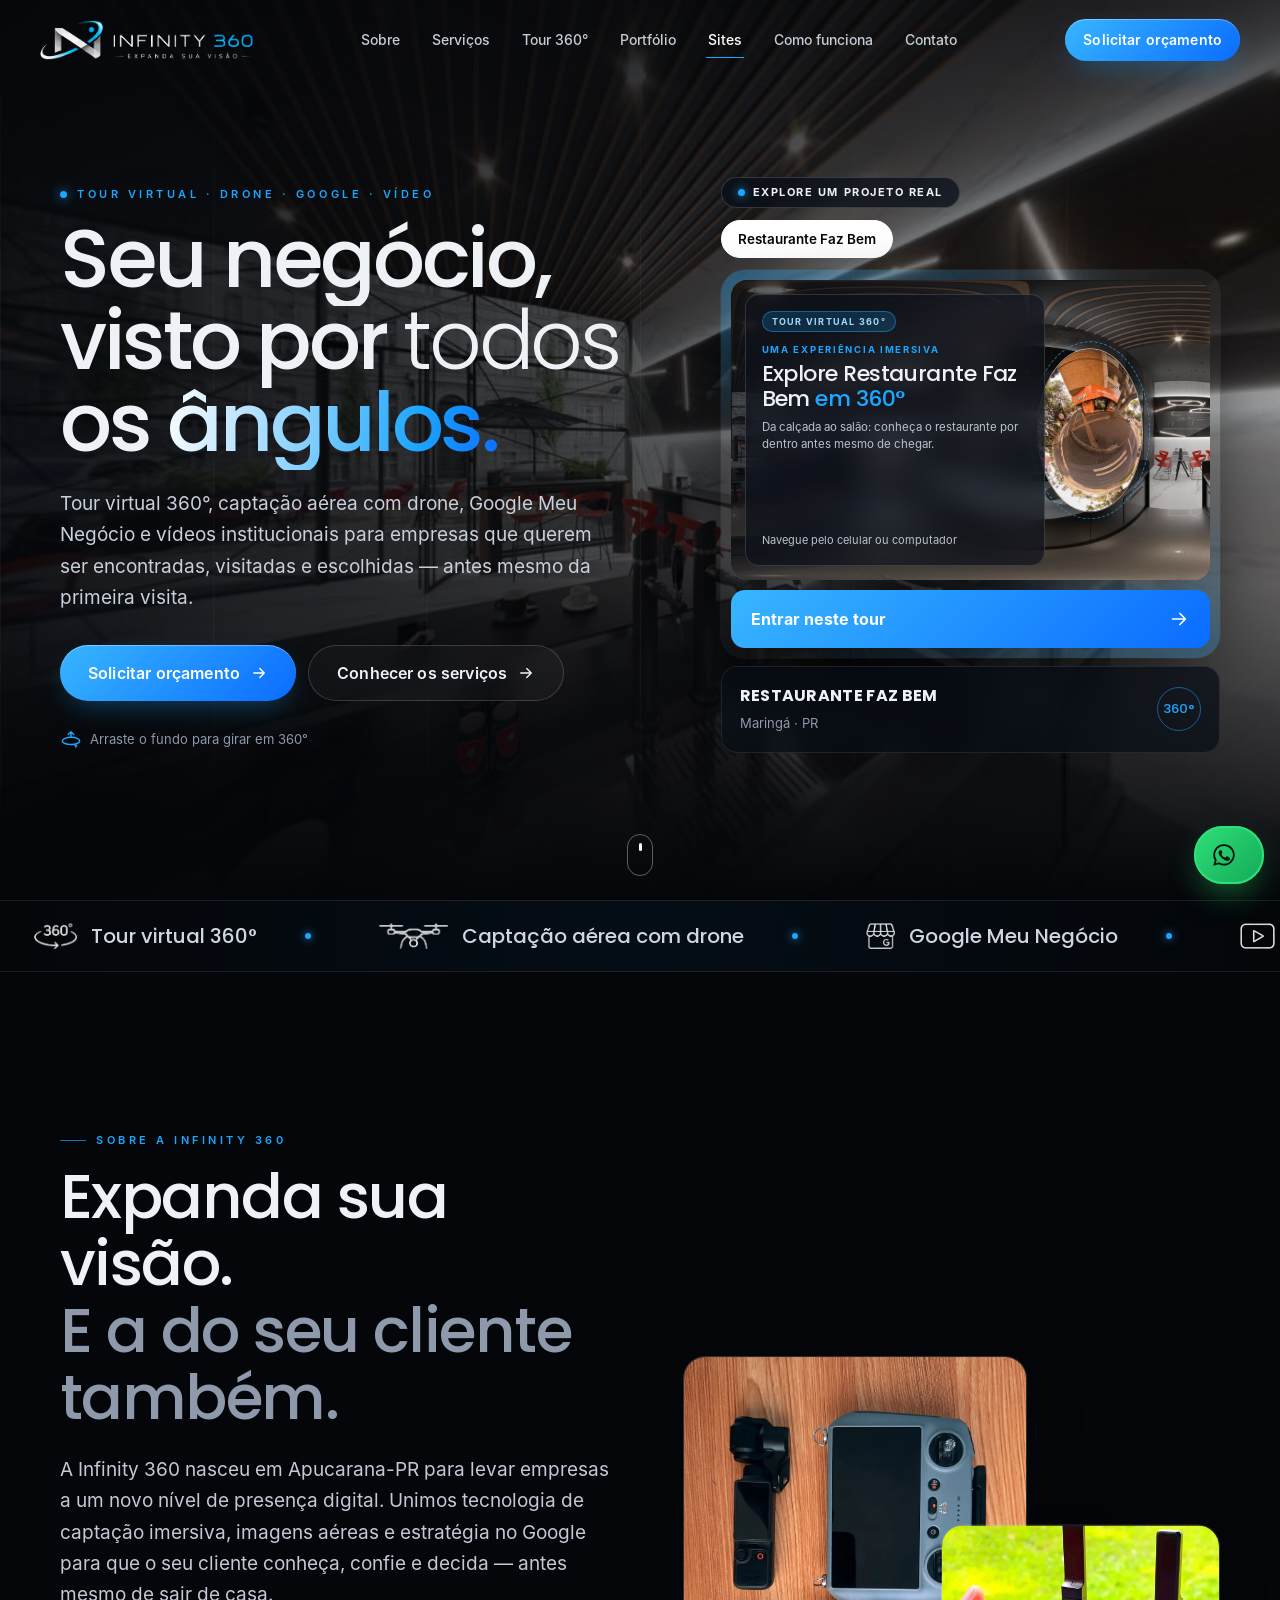
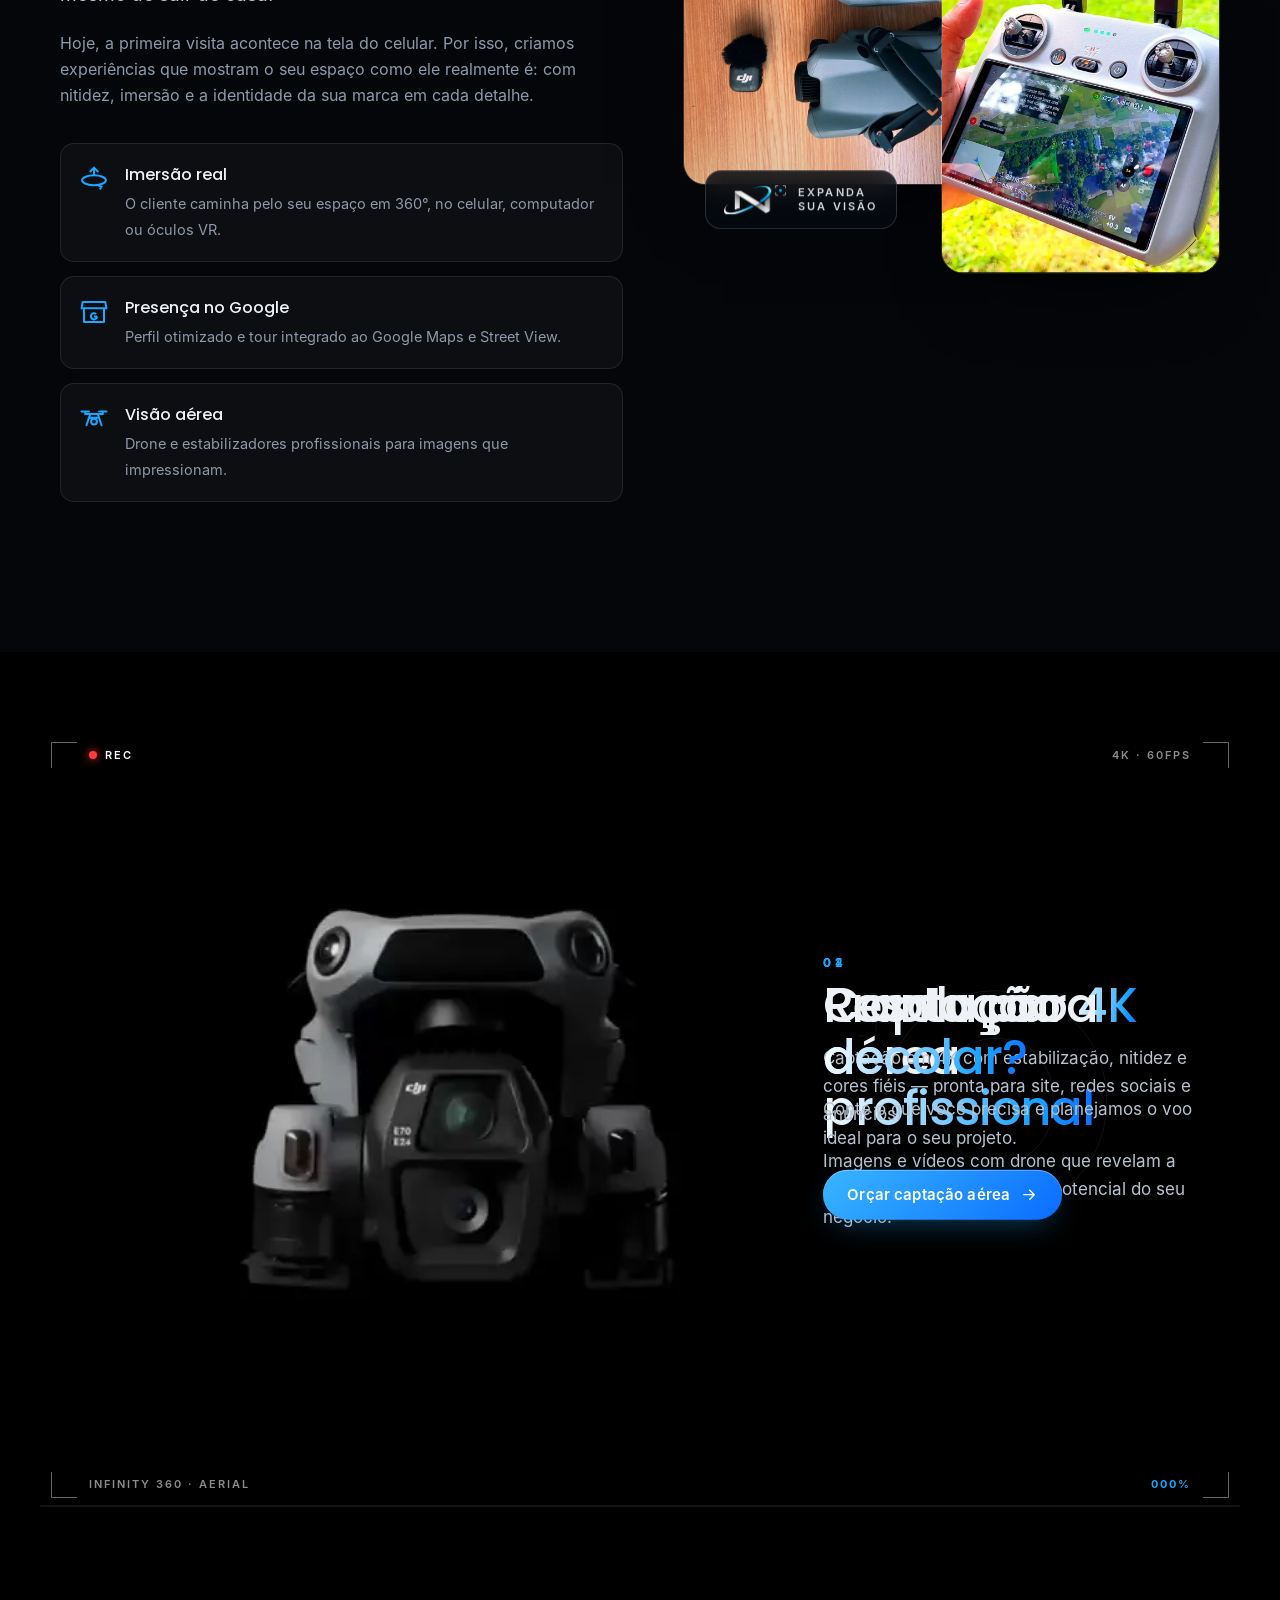
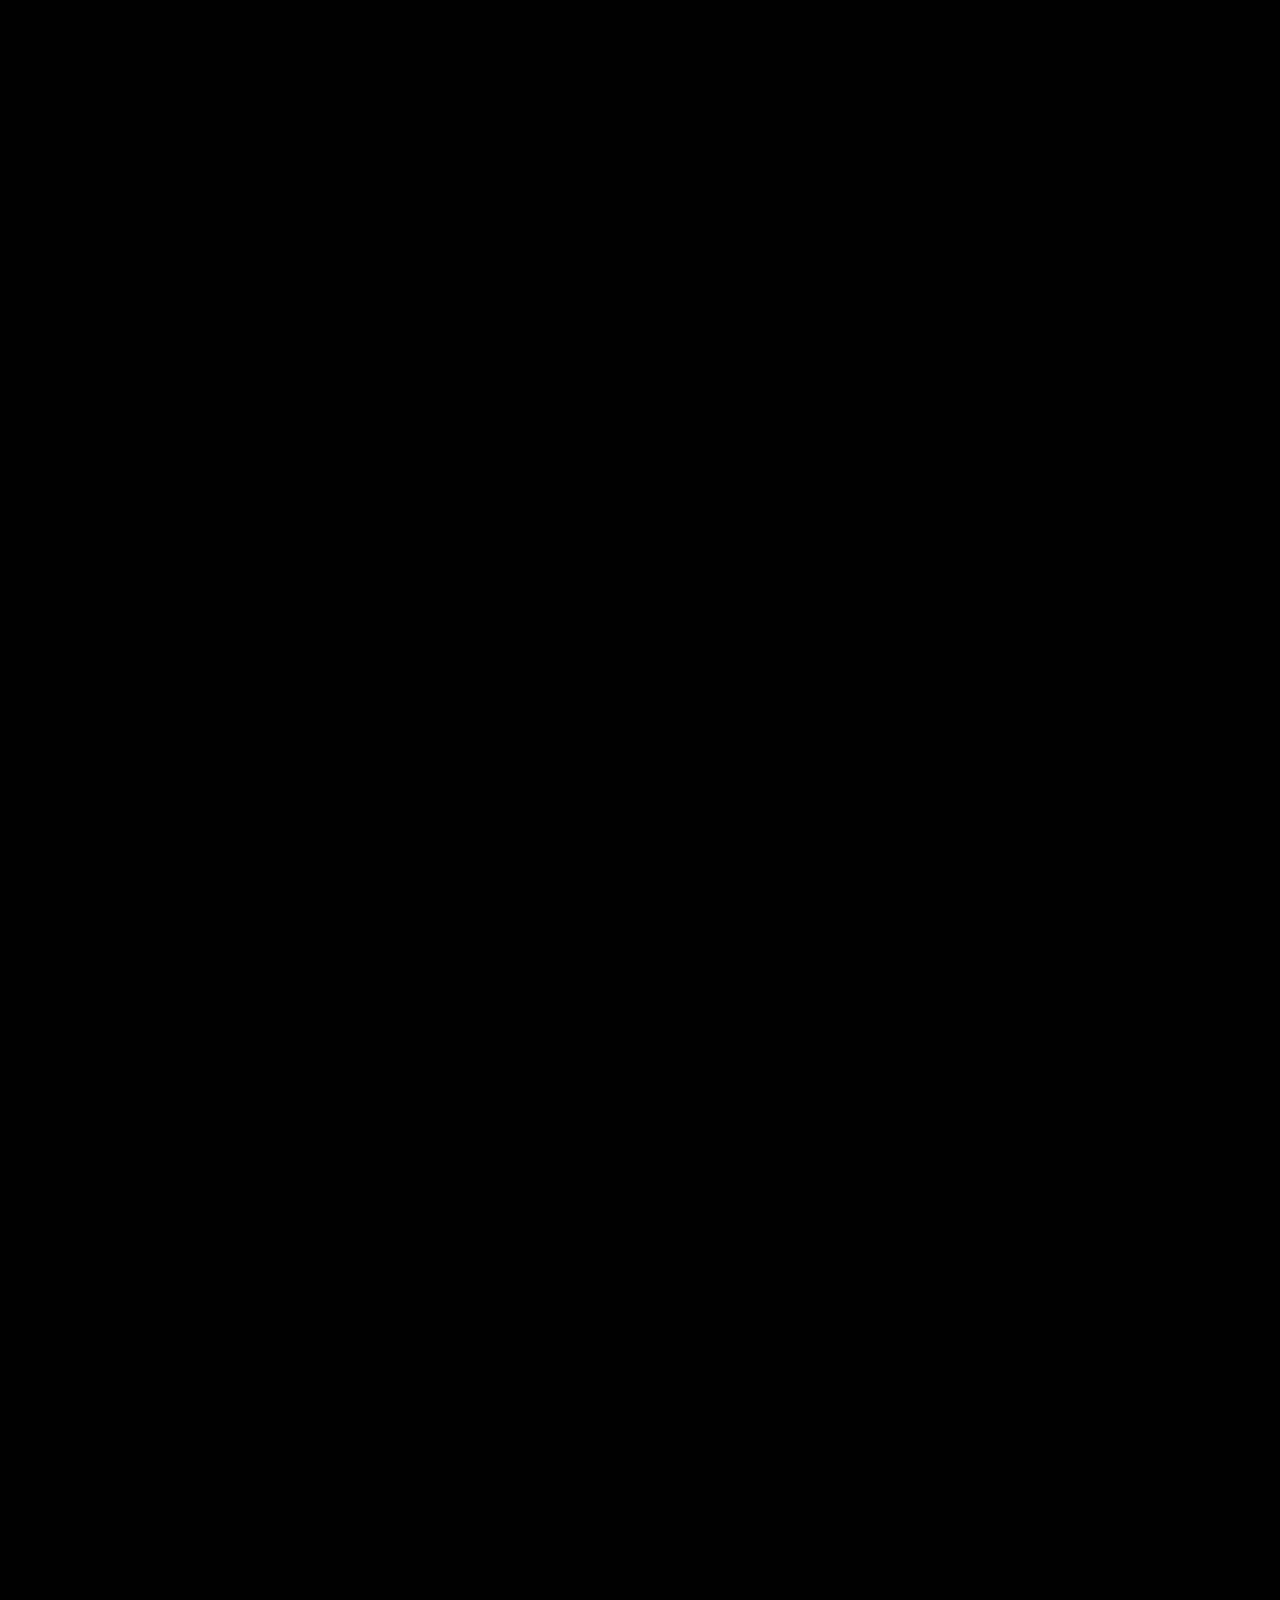
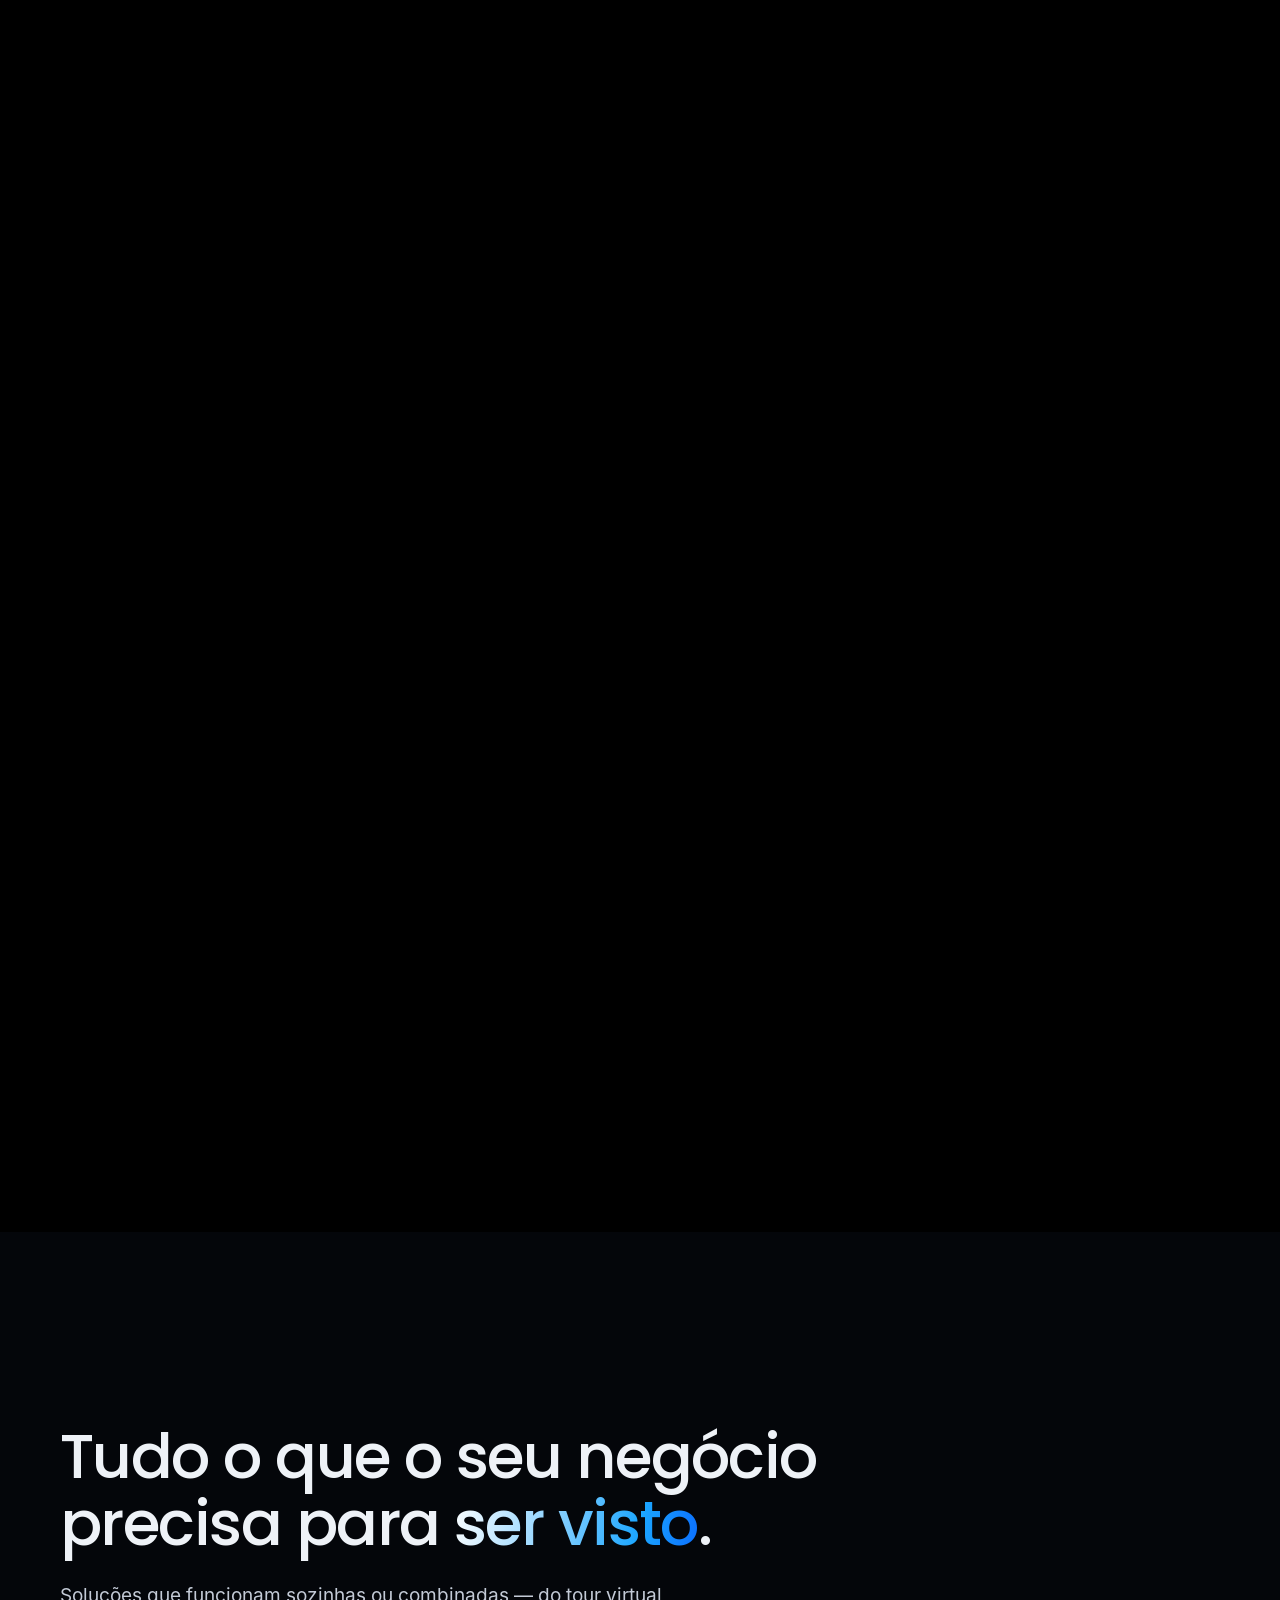
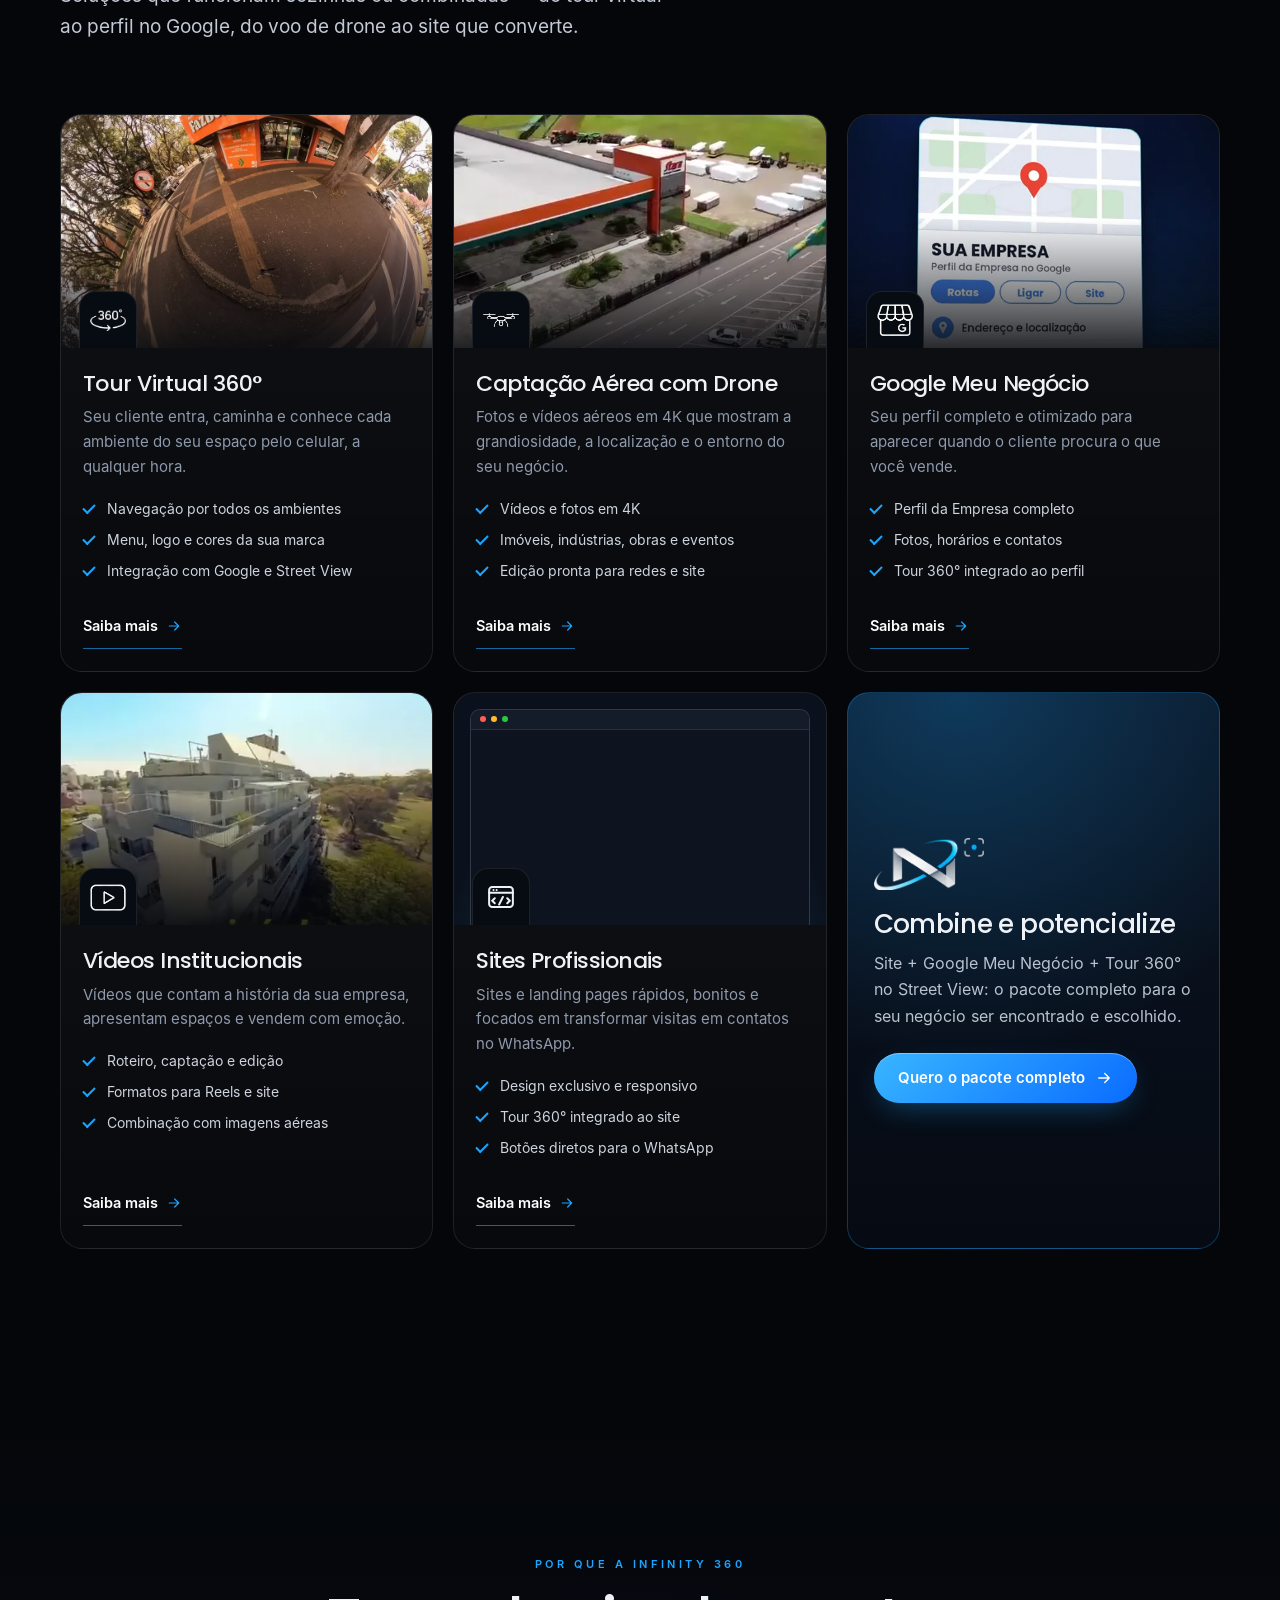
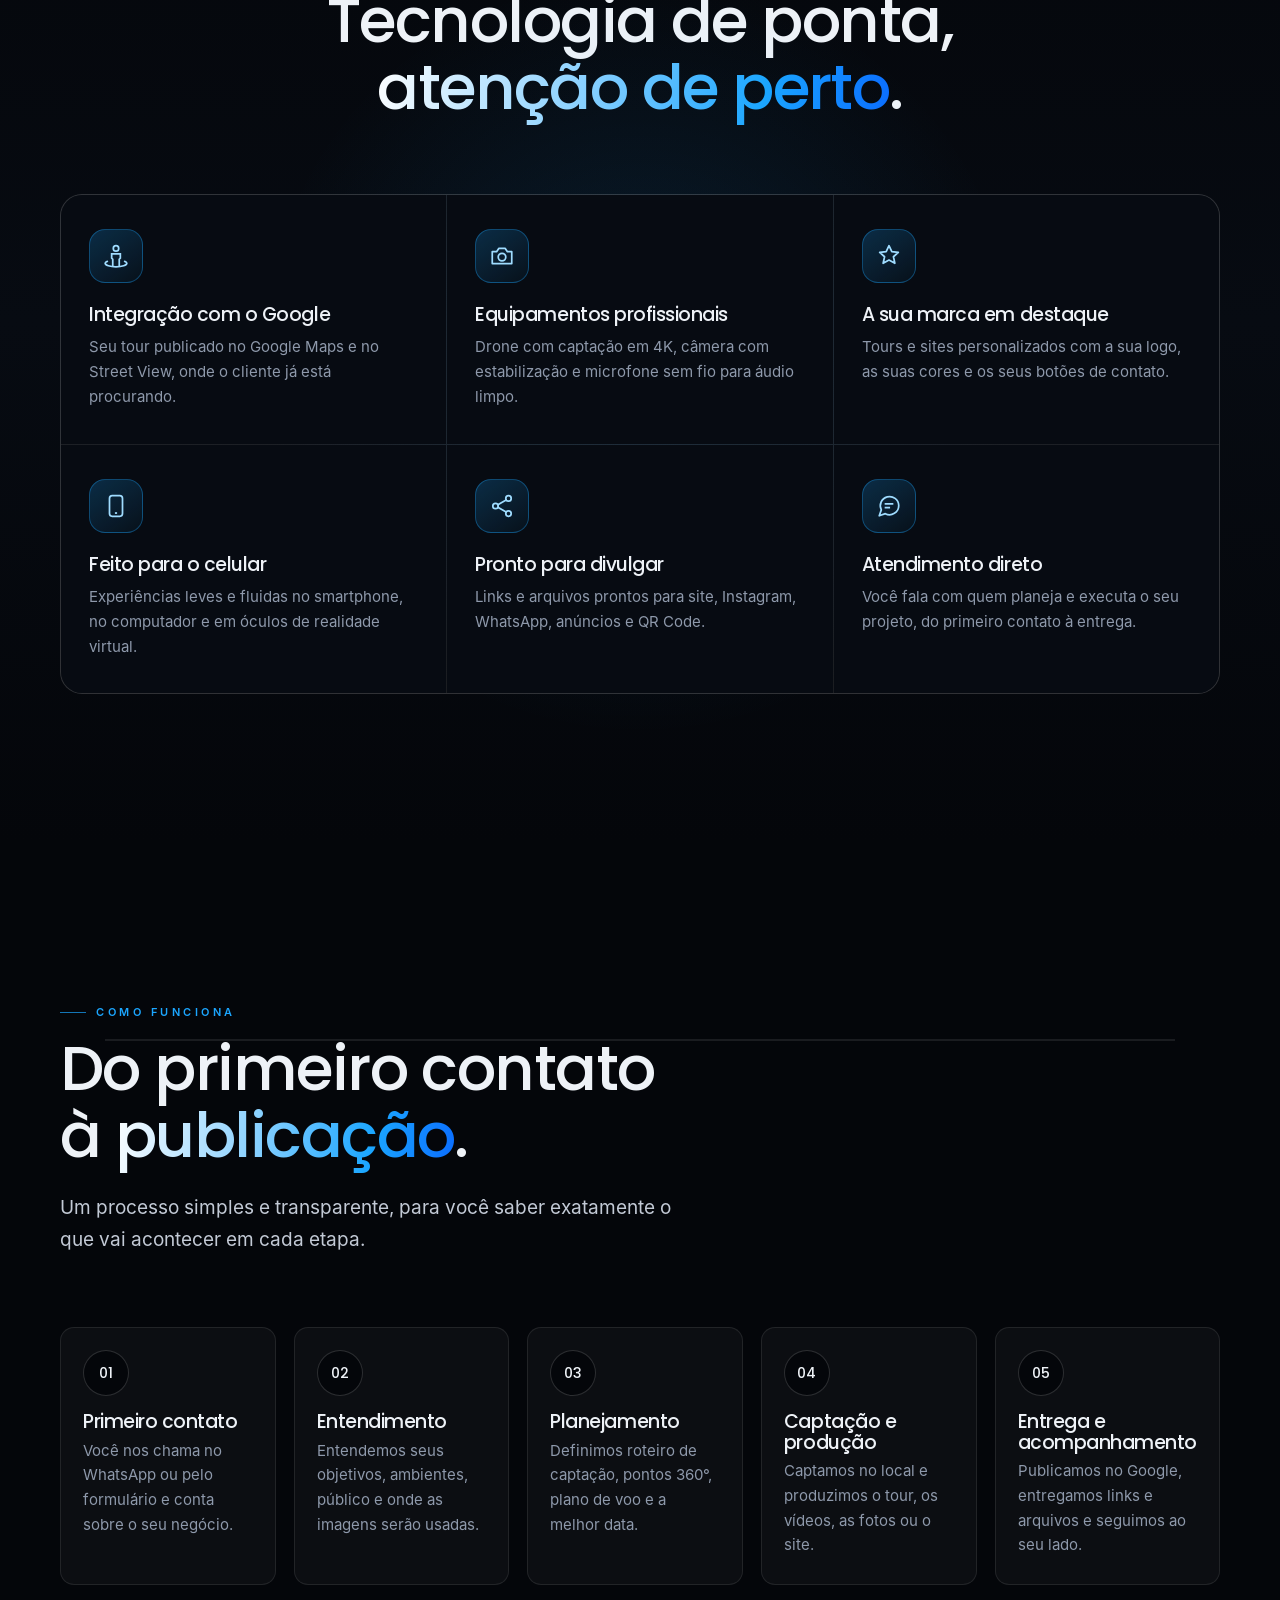
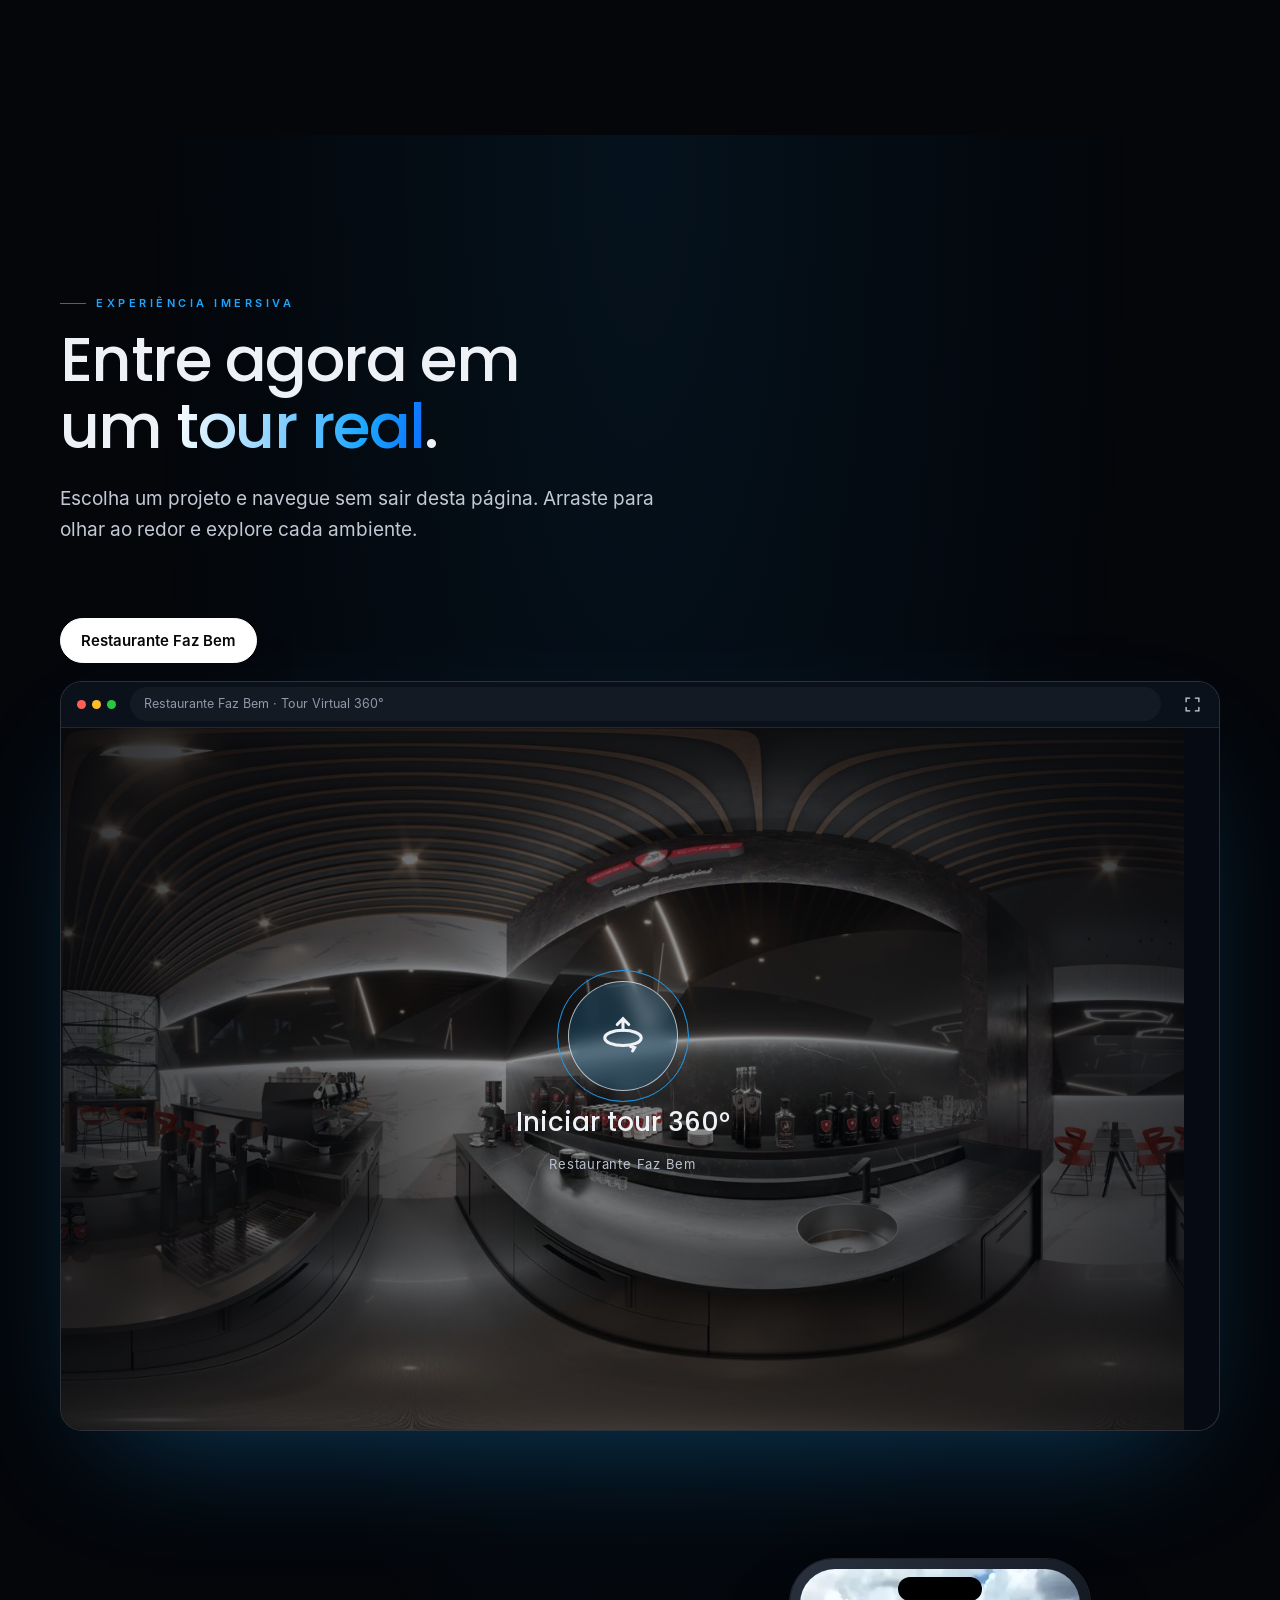
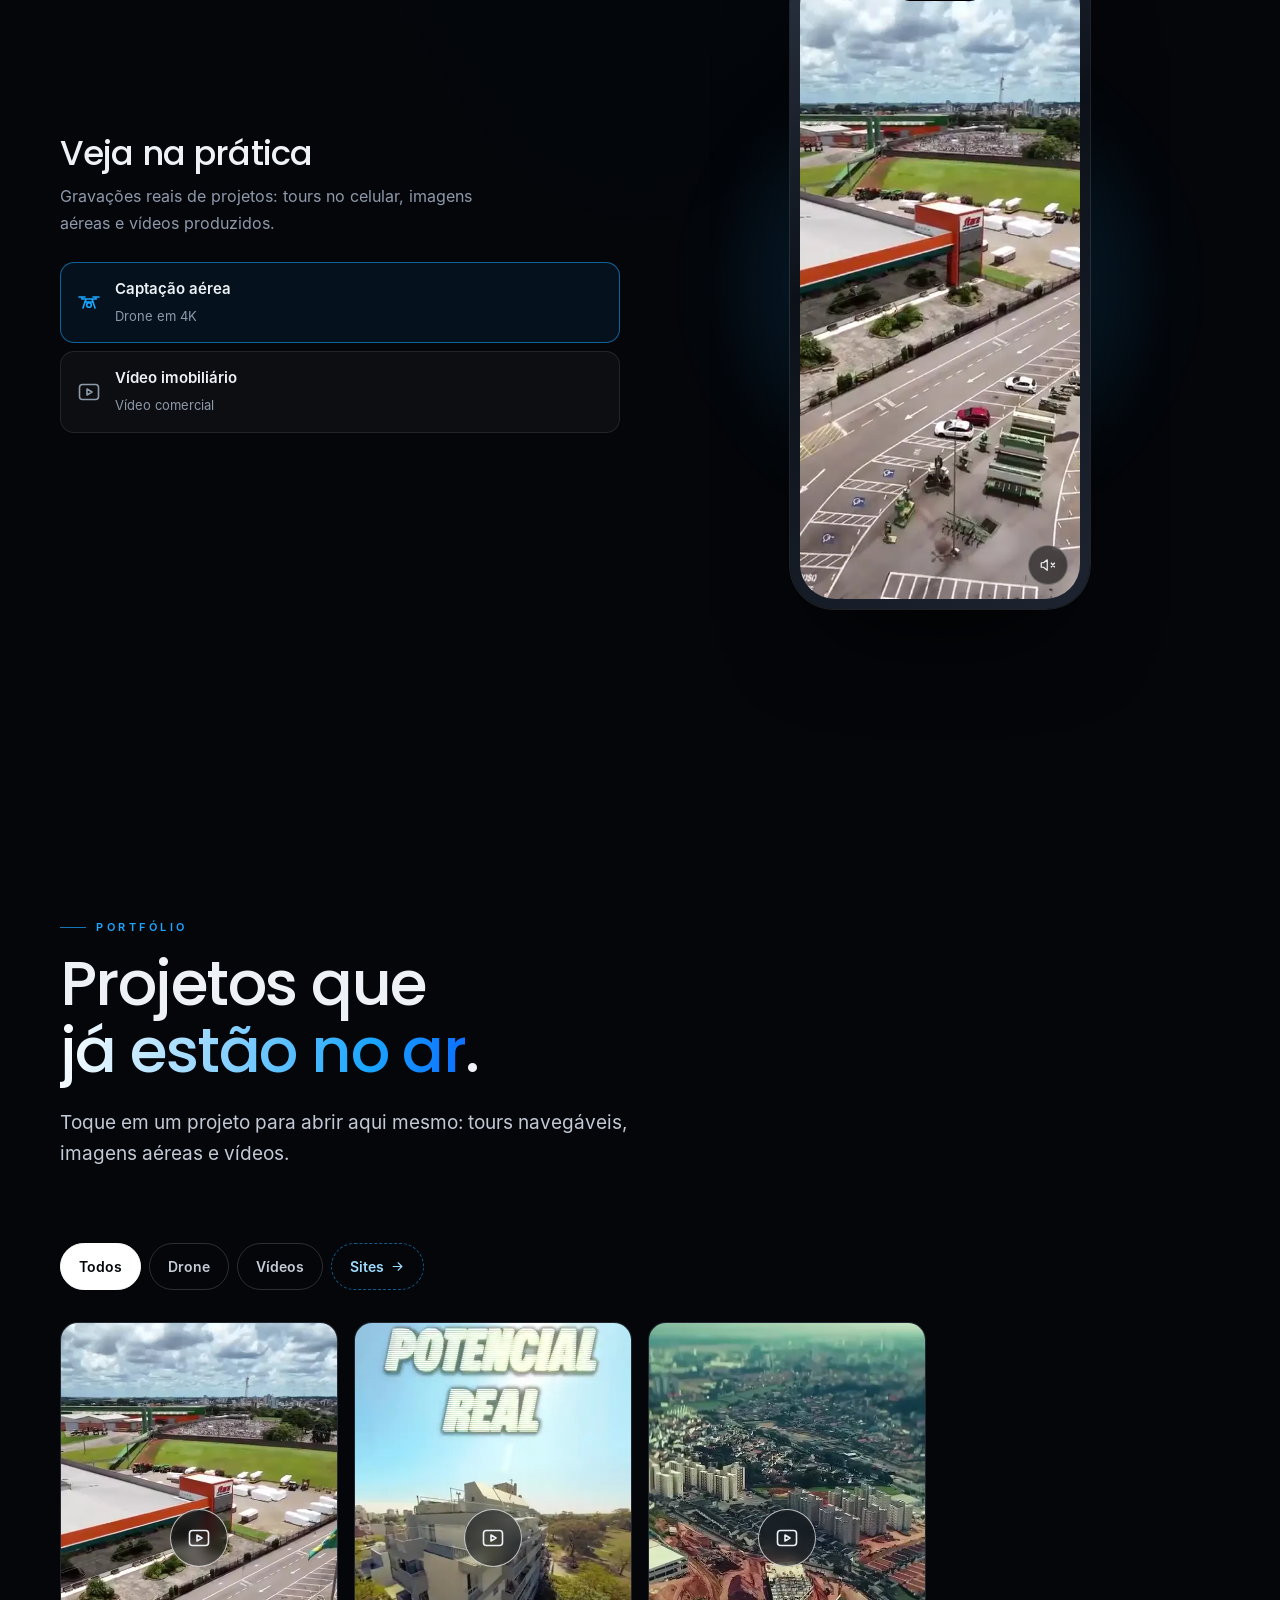
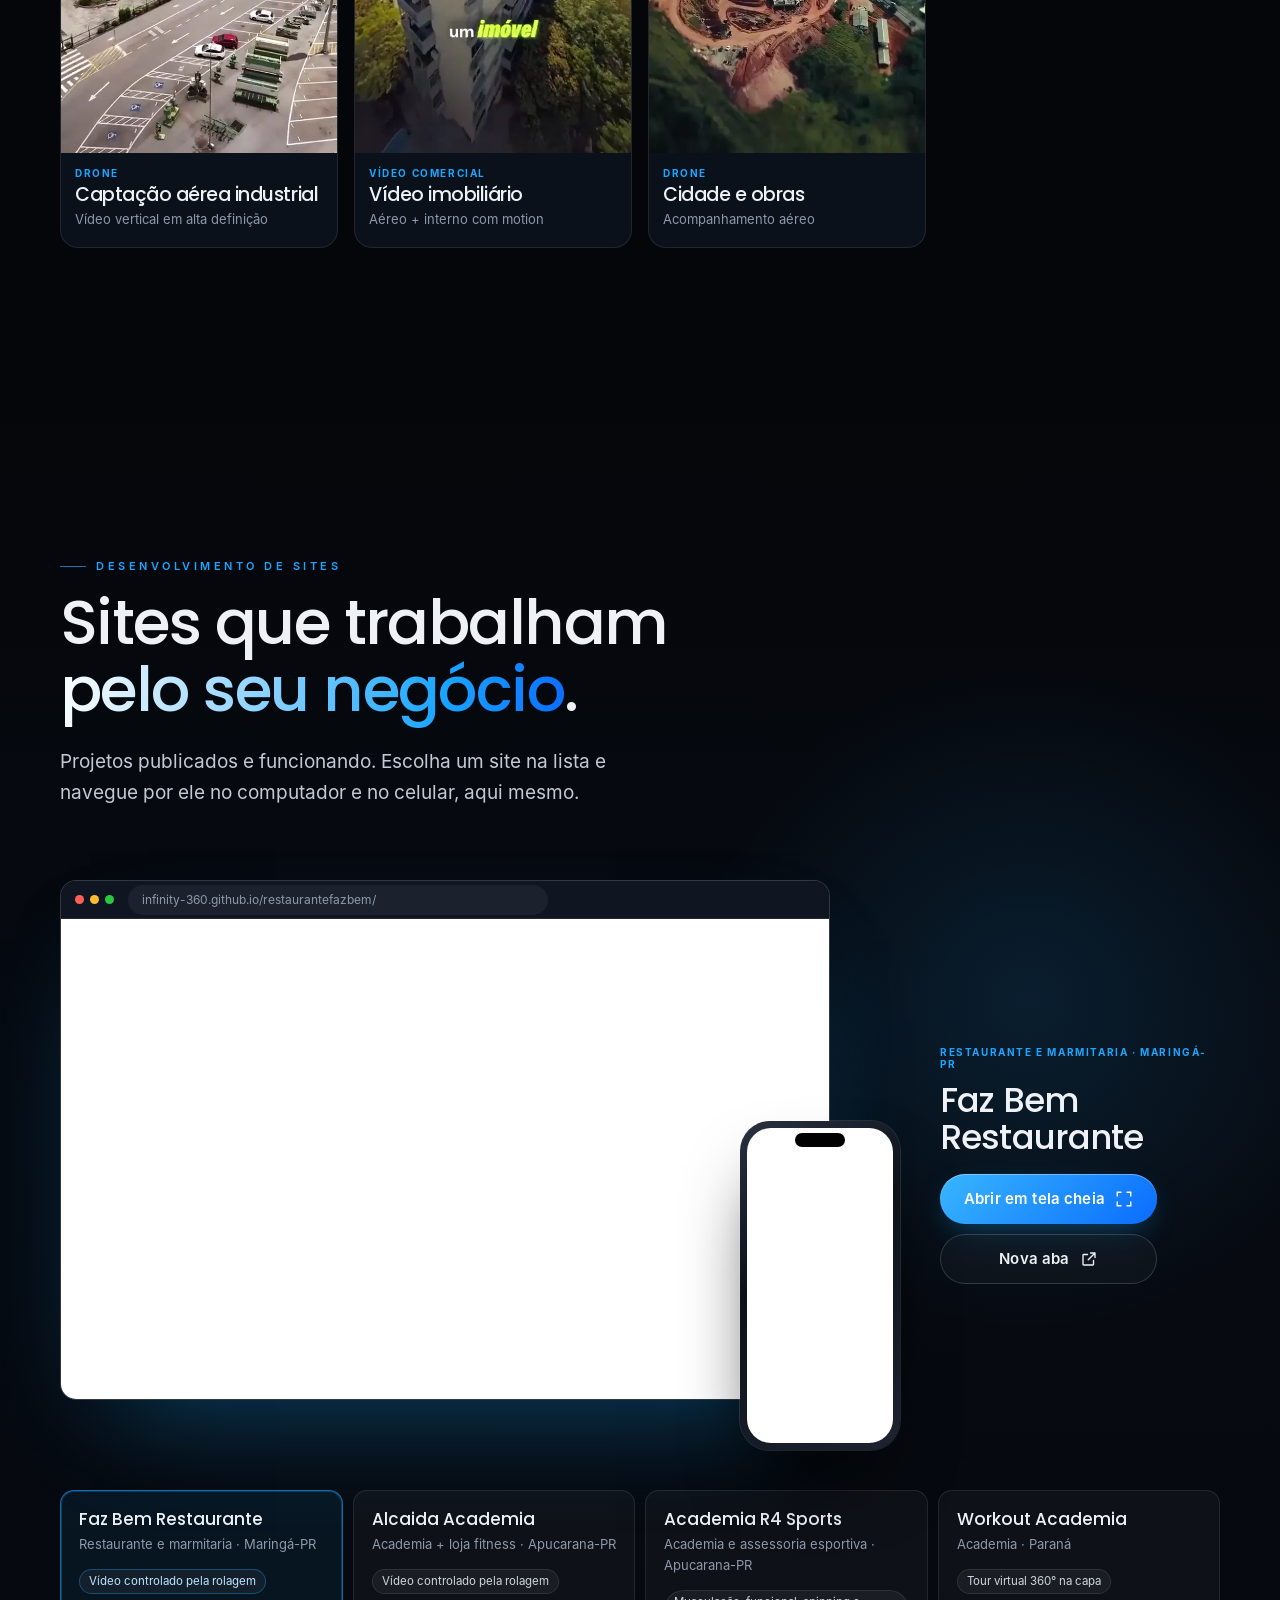
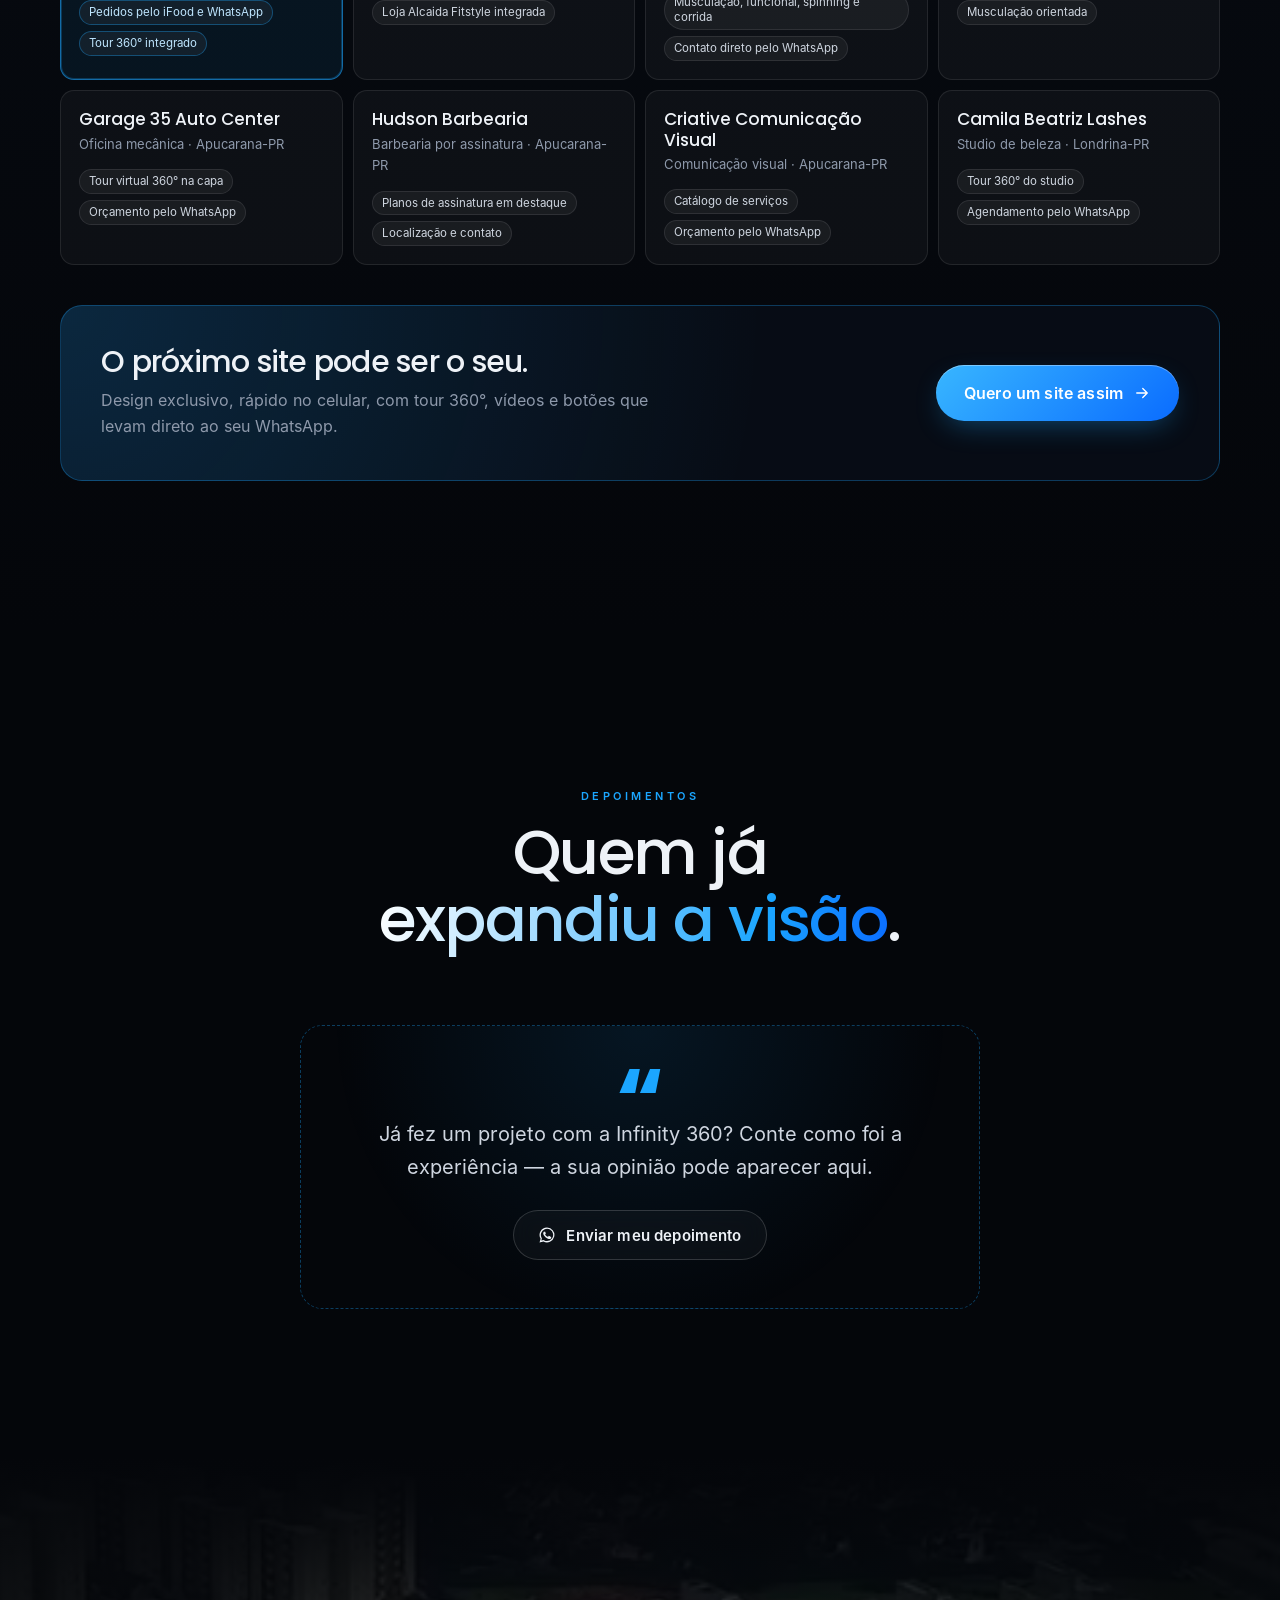
==== commit 055480d9: "Remove a seção "Uma só foto. O mundo inteiro." (formato planeta) Co-Authored-By: Claude Opus 5.5 <no" ====
--- a/index.html
+++ b/index.html
@@ -426,11 +426,6 @@
         <div class="phone-glow" aria-hidden="true"></div>
       </div>
     </div>
-
-    <div class="planets">
-      <div class="planets-copy reveal"><p class="kicker">Formato planeta</p><h3 class="h3">Uma só foto. <span class="grad">O mundo inteiro.</span></h3><p>Cada captação 360° registra todos os ângulos de uma vez — e vira tour, foto, vídeo e conteúdo que para o feed.</p></div>
-      <figure class="planet reveal" data-lightbox="planeta-fazbem.webp" data-caption="Restaurante FazBem — imagem 360° em formato planeta"><img src="planeta-fazbem.webp" alt="Fachada do restaurante FazBem em imagem 360° formato planeta" loading="lazy"><figcaption>FazBem</figcaption></figure>
-    </div>
   </div>
 </section>
 
